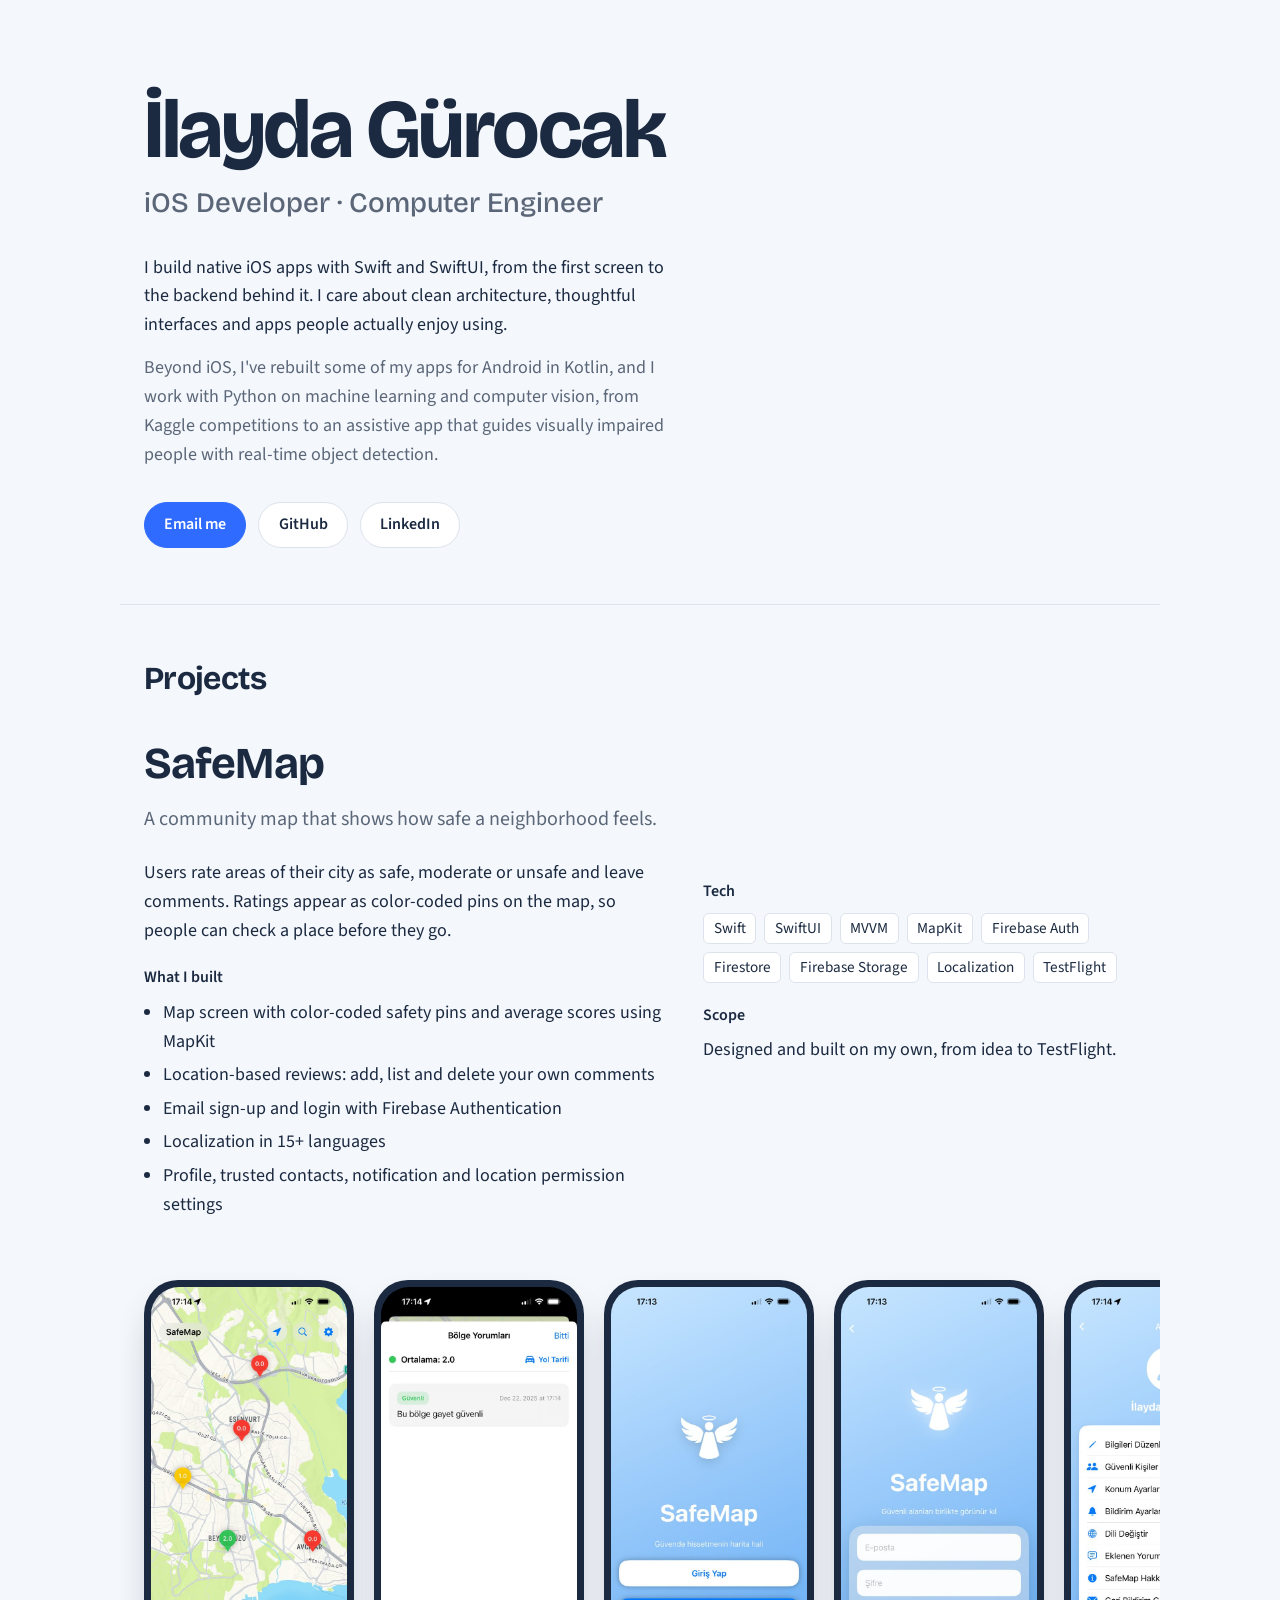
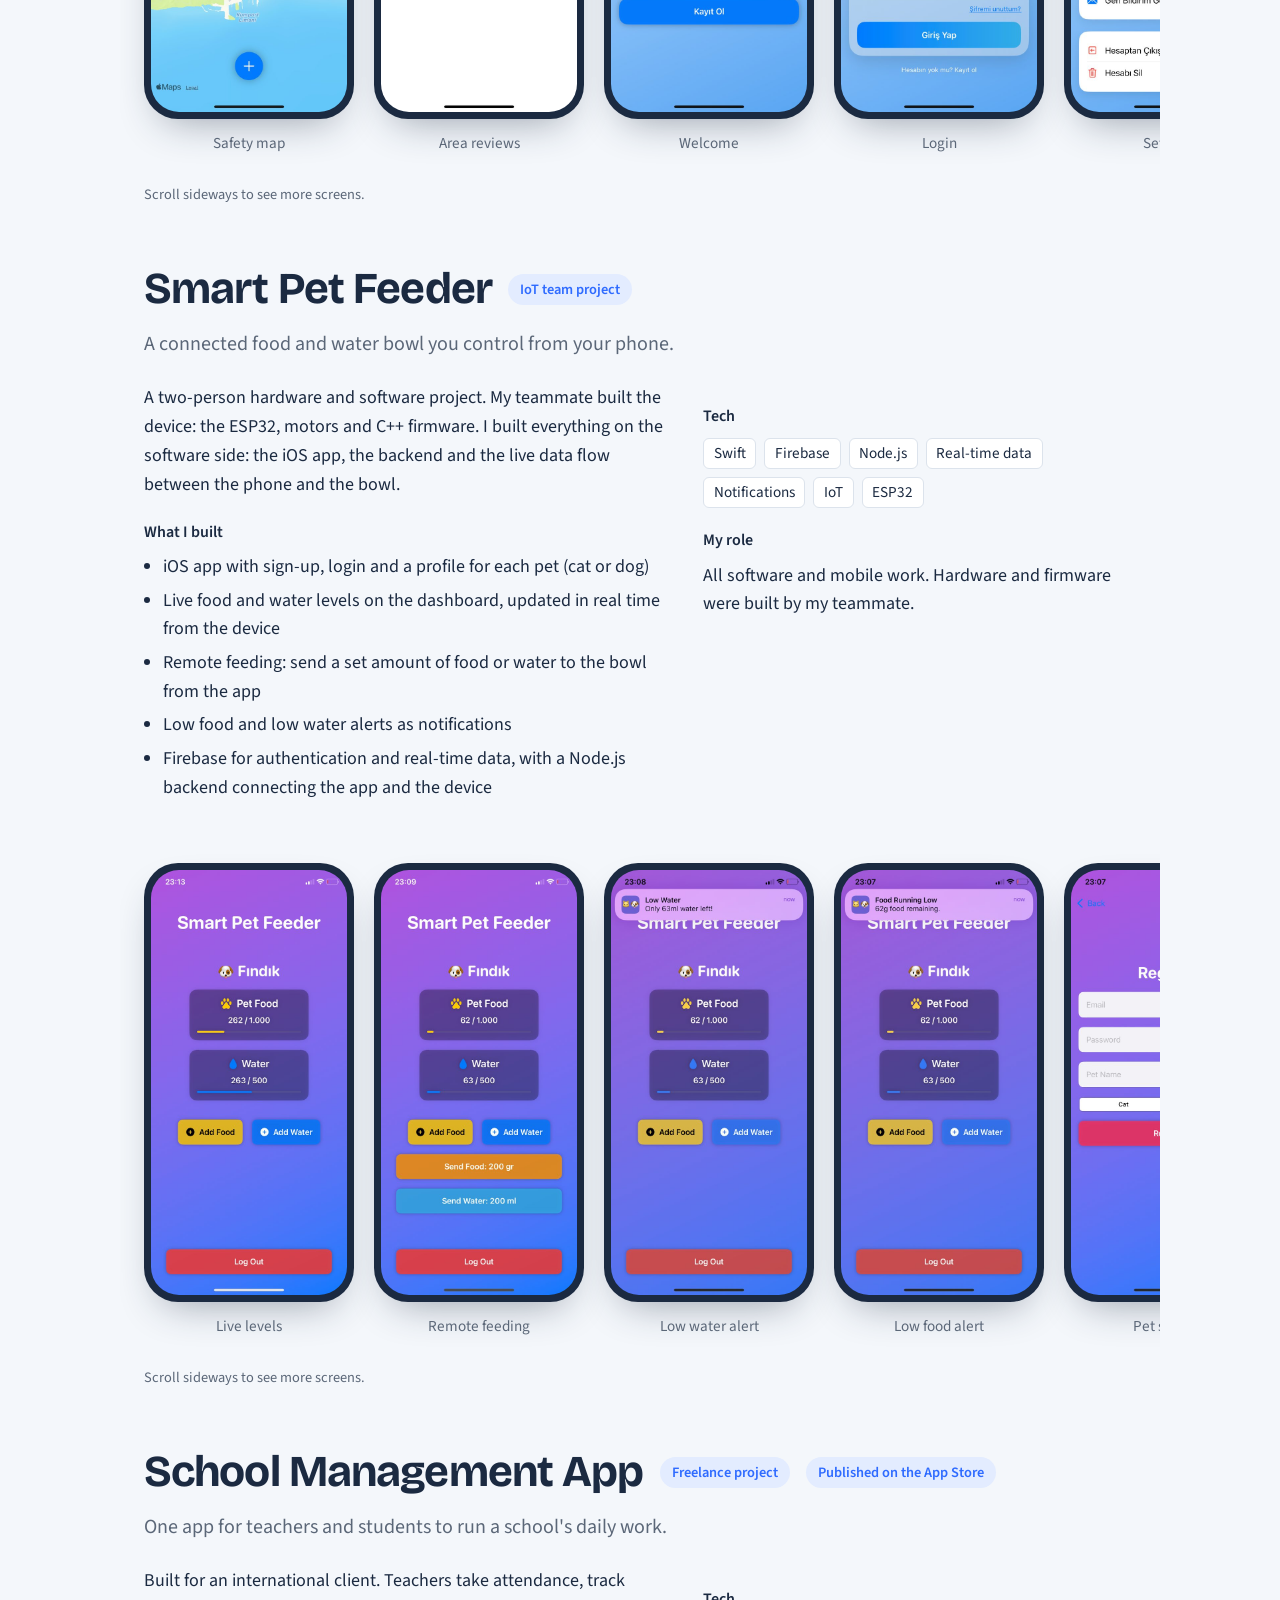
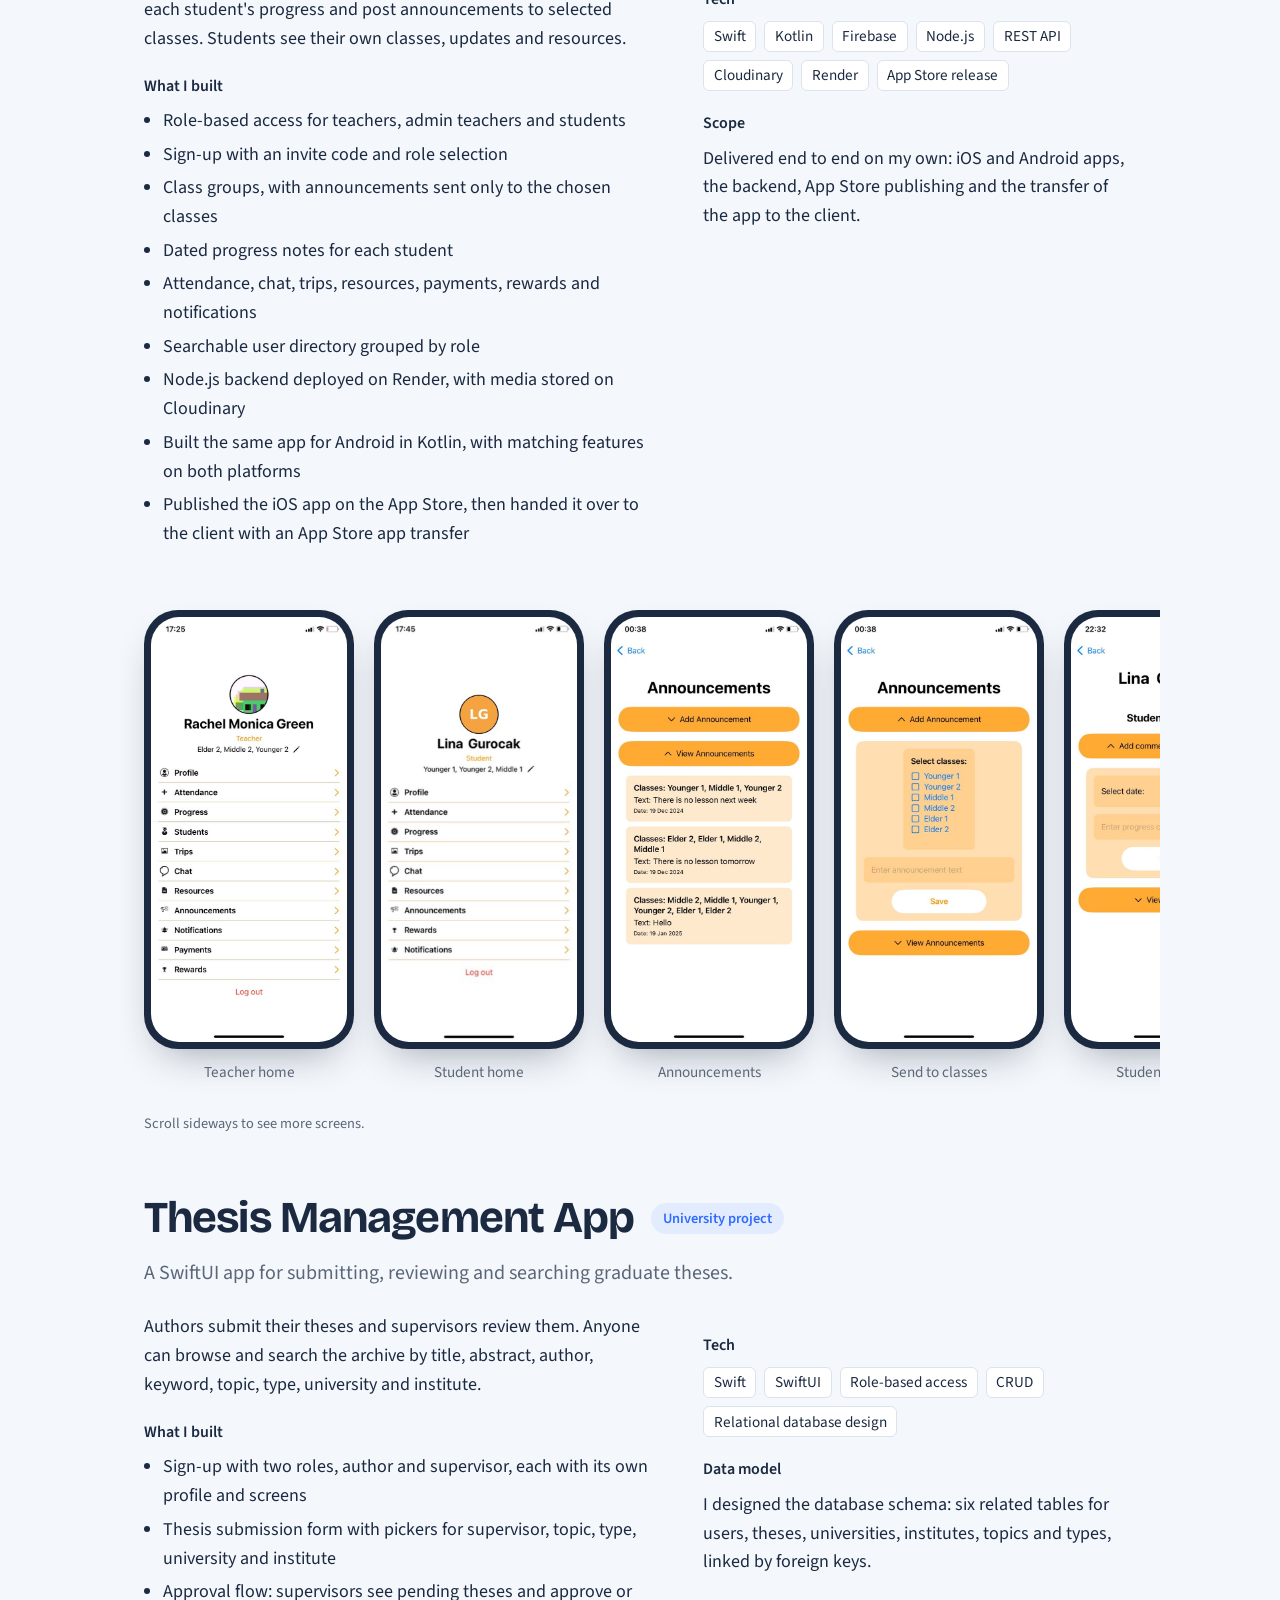
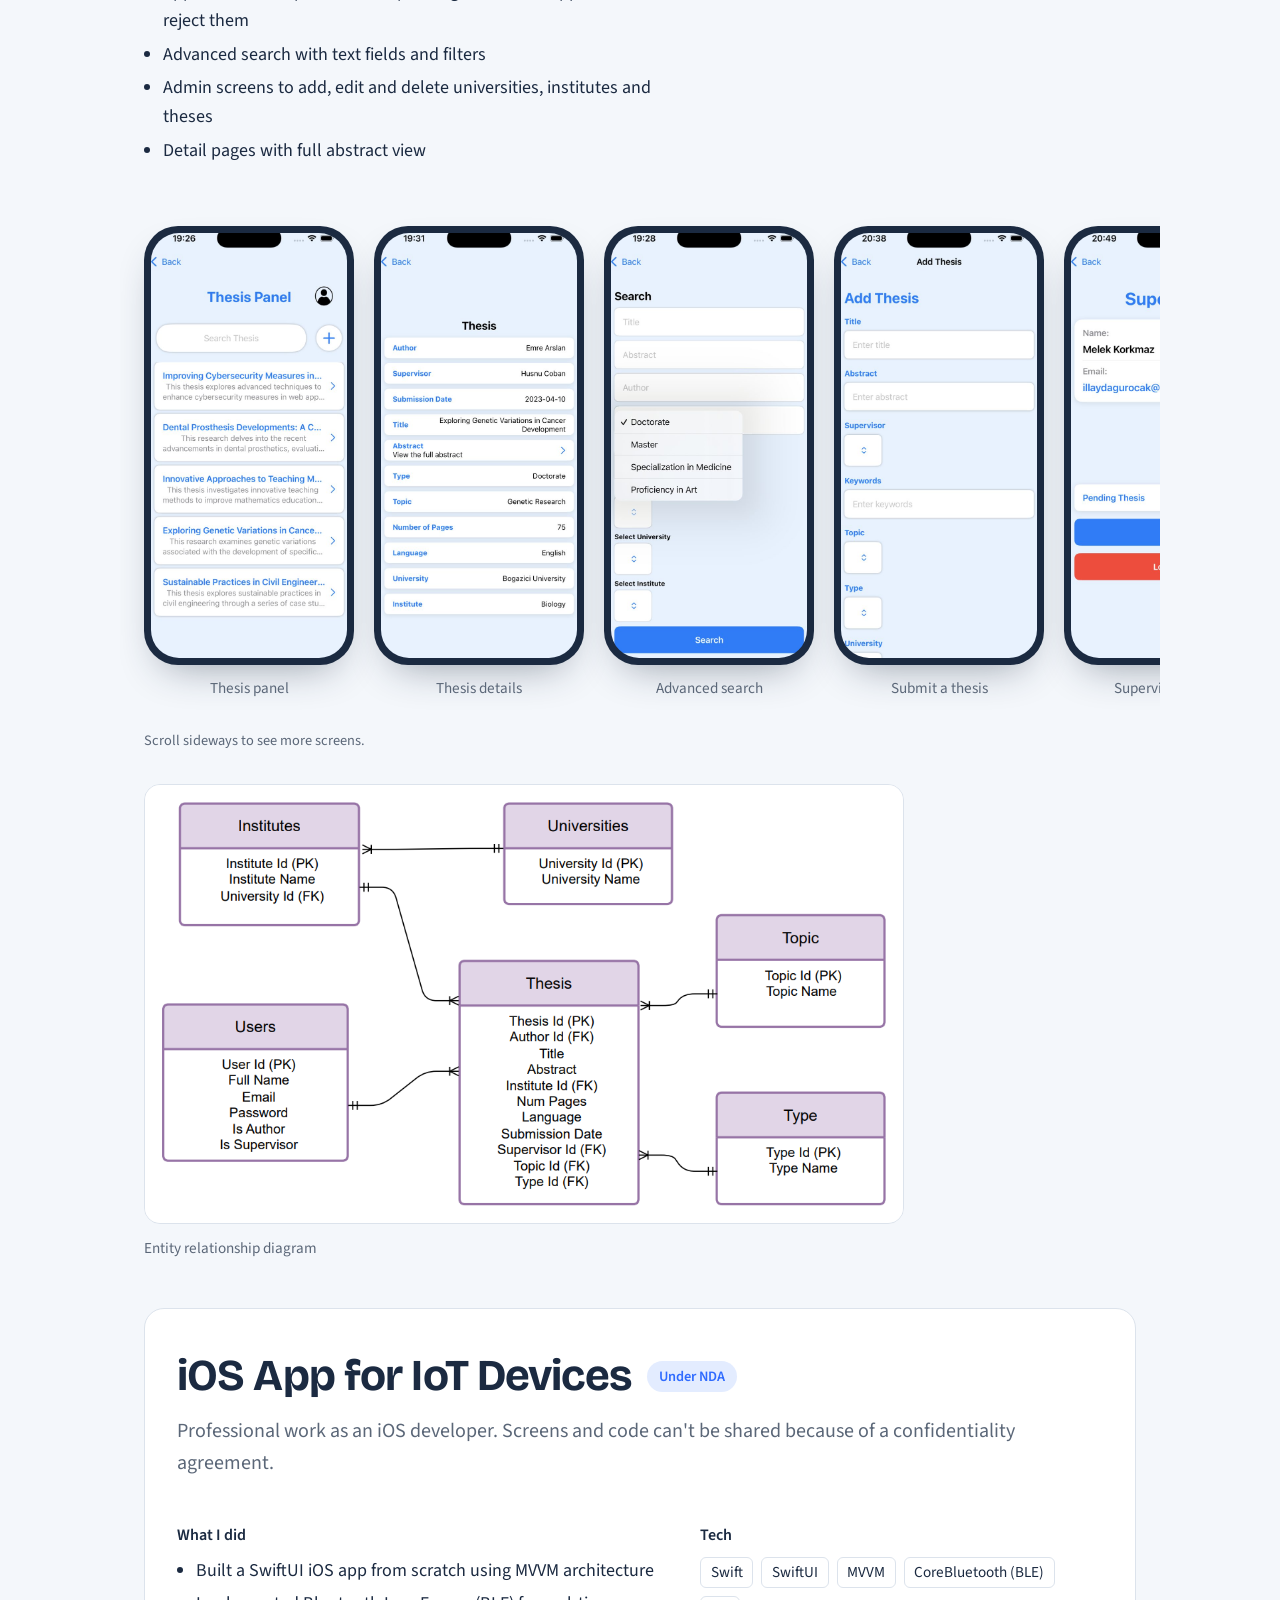
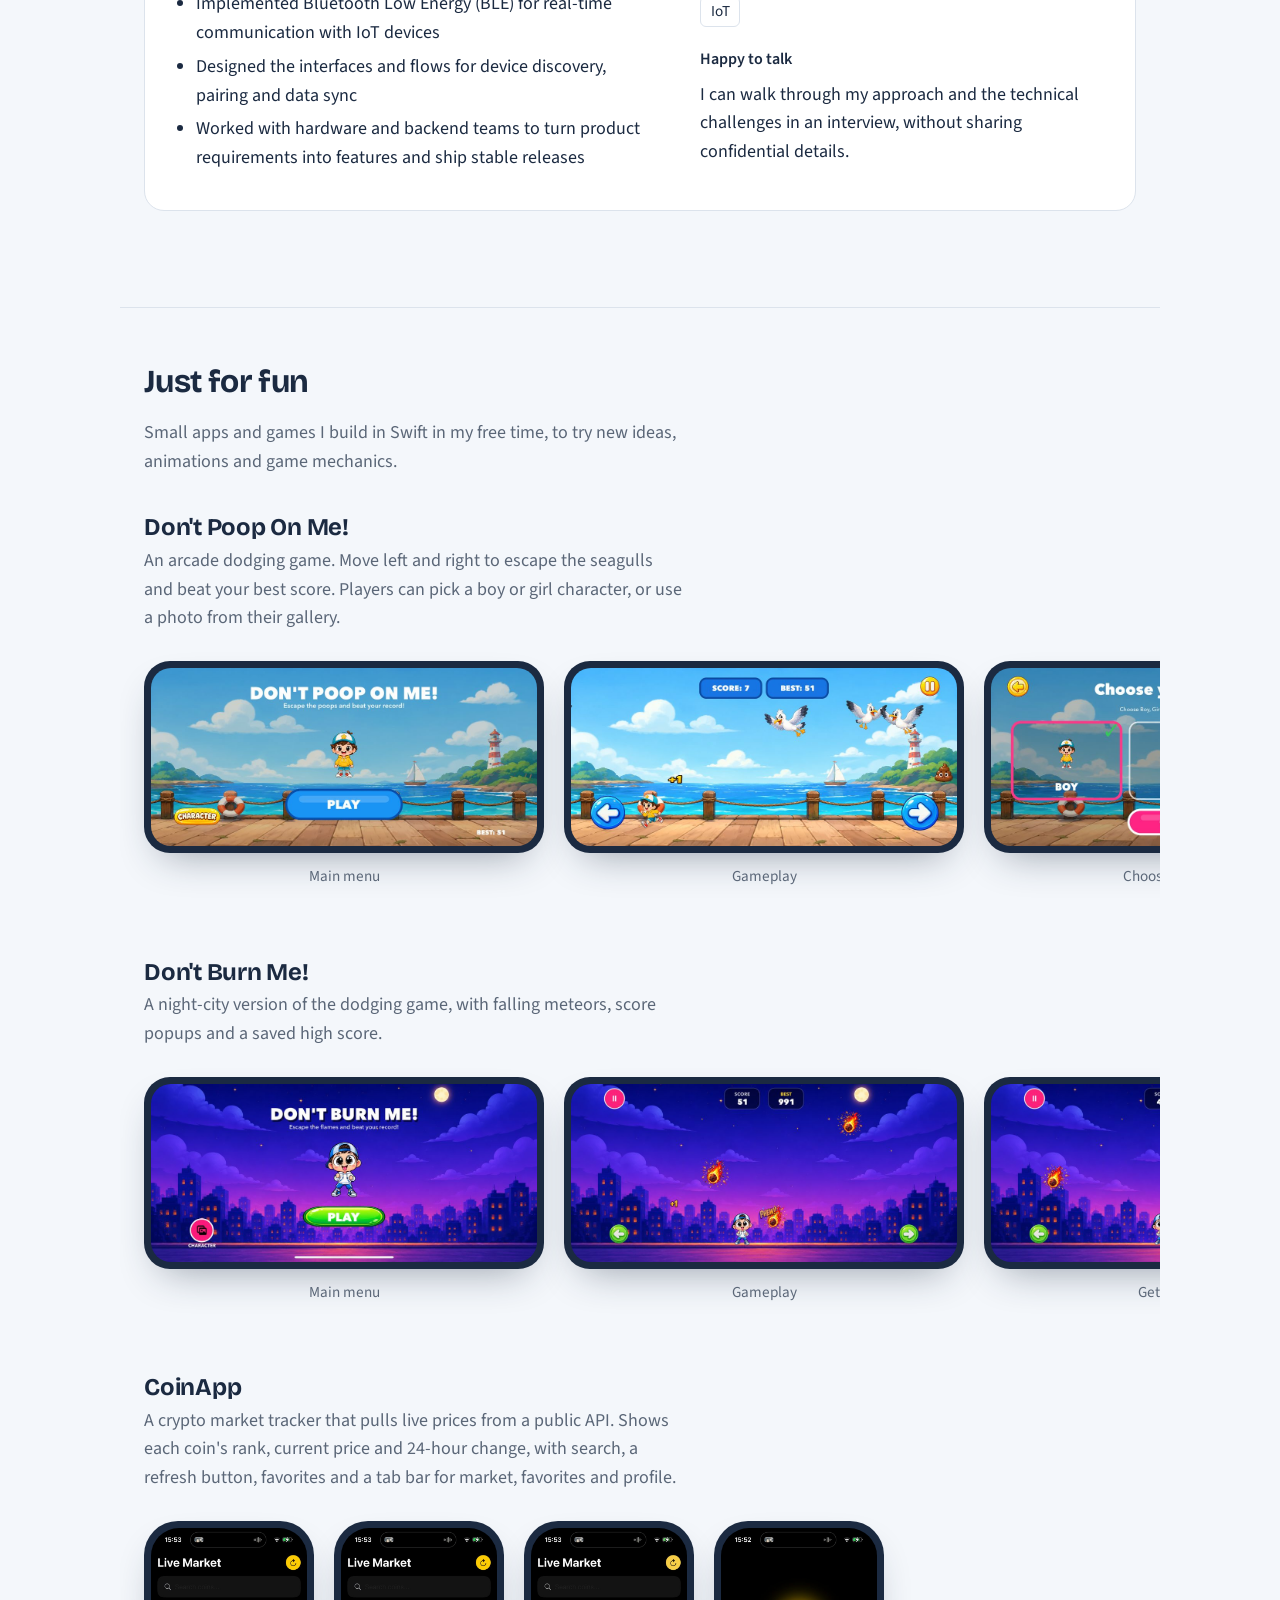
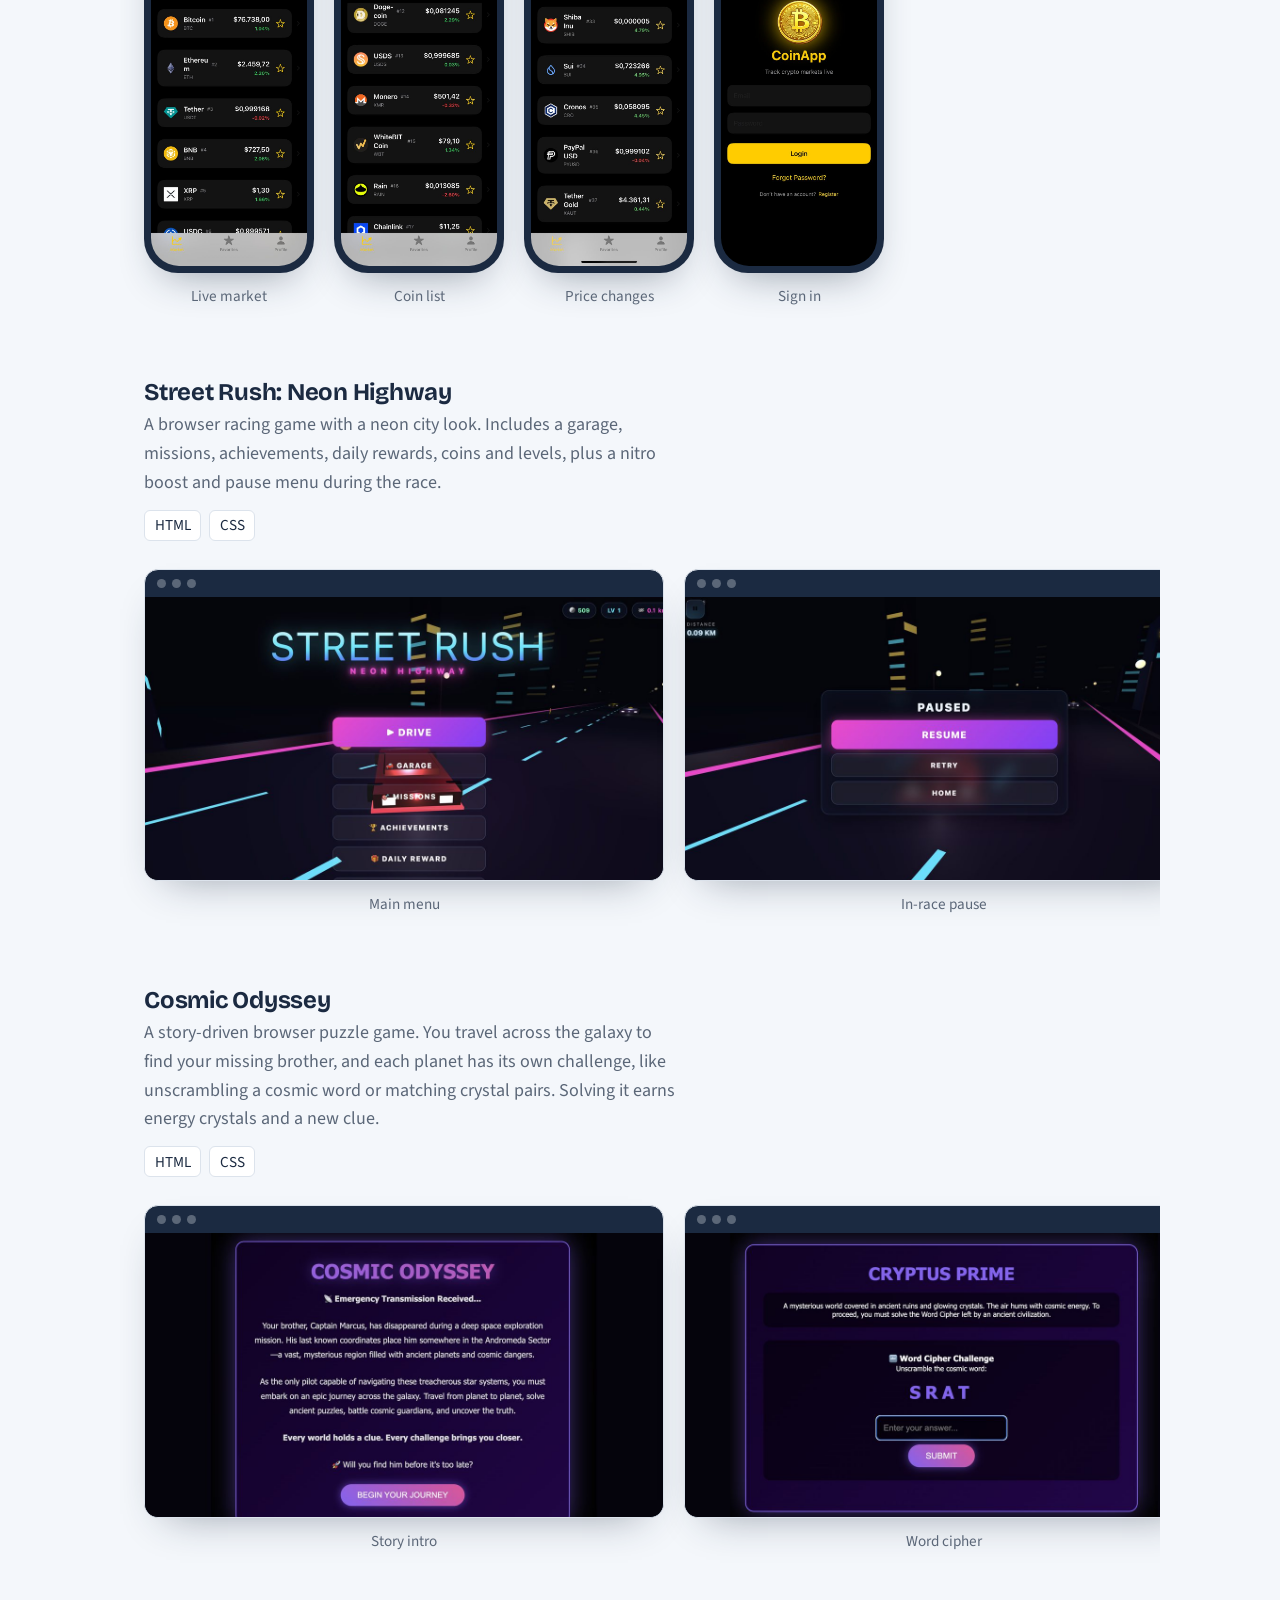
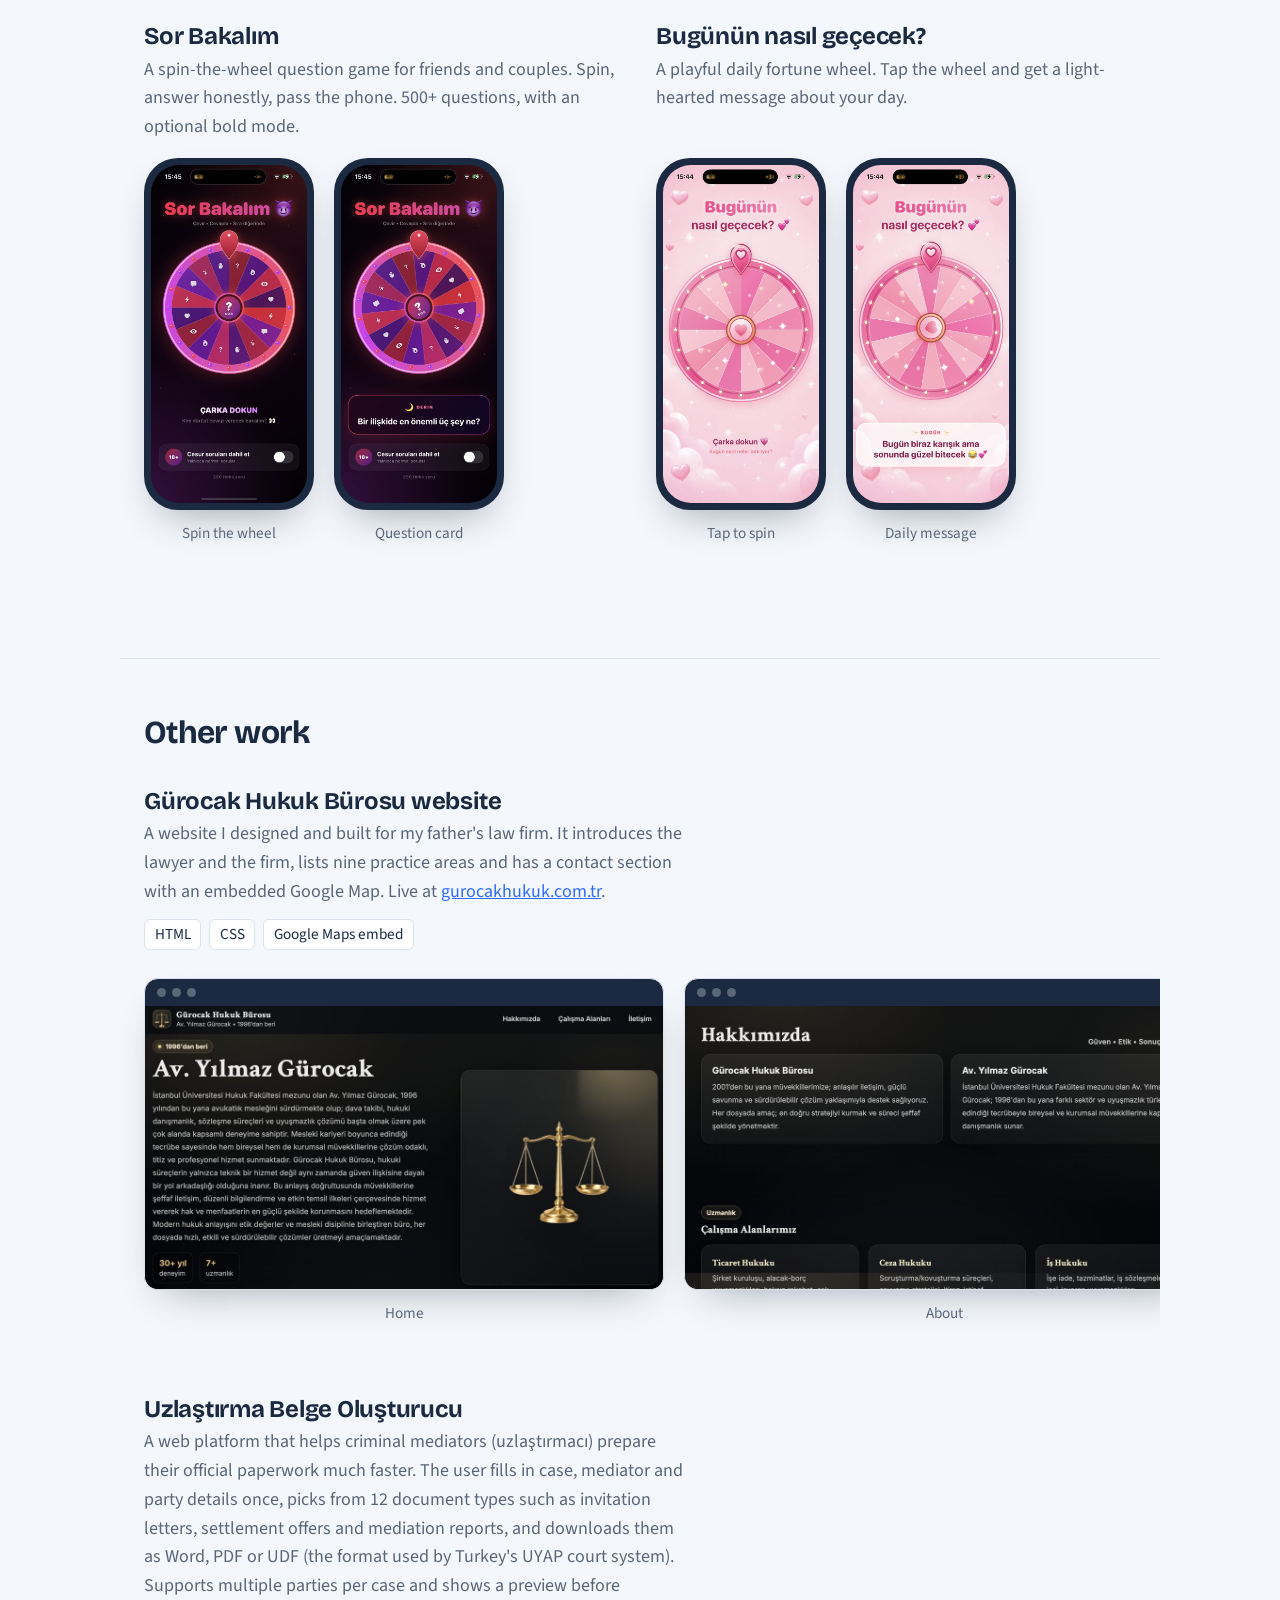
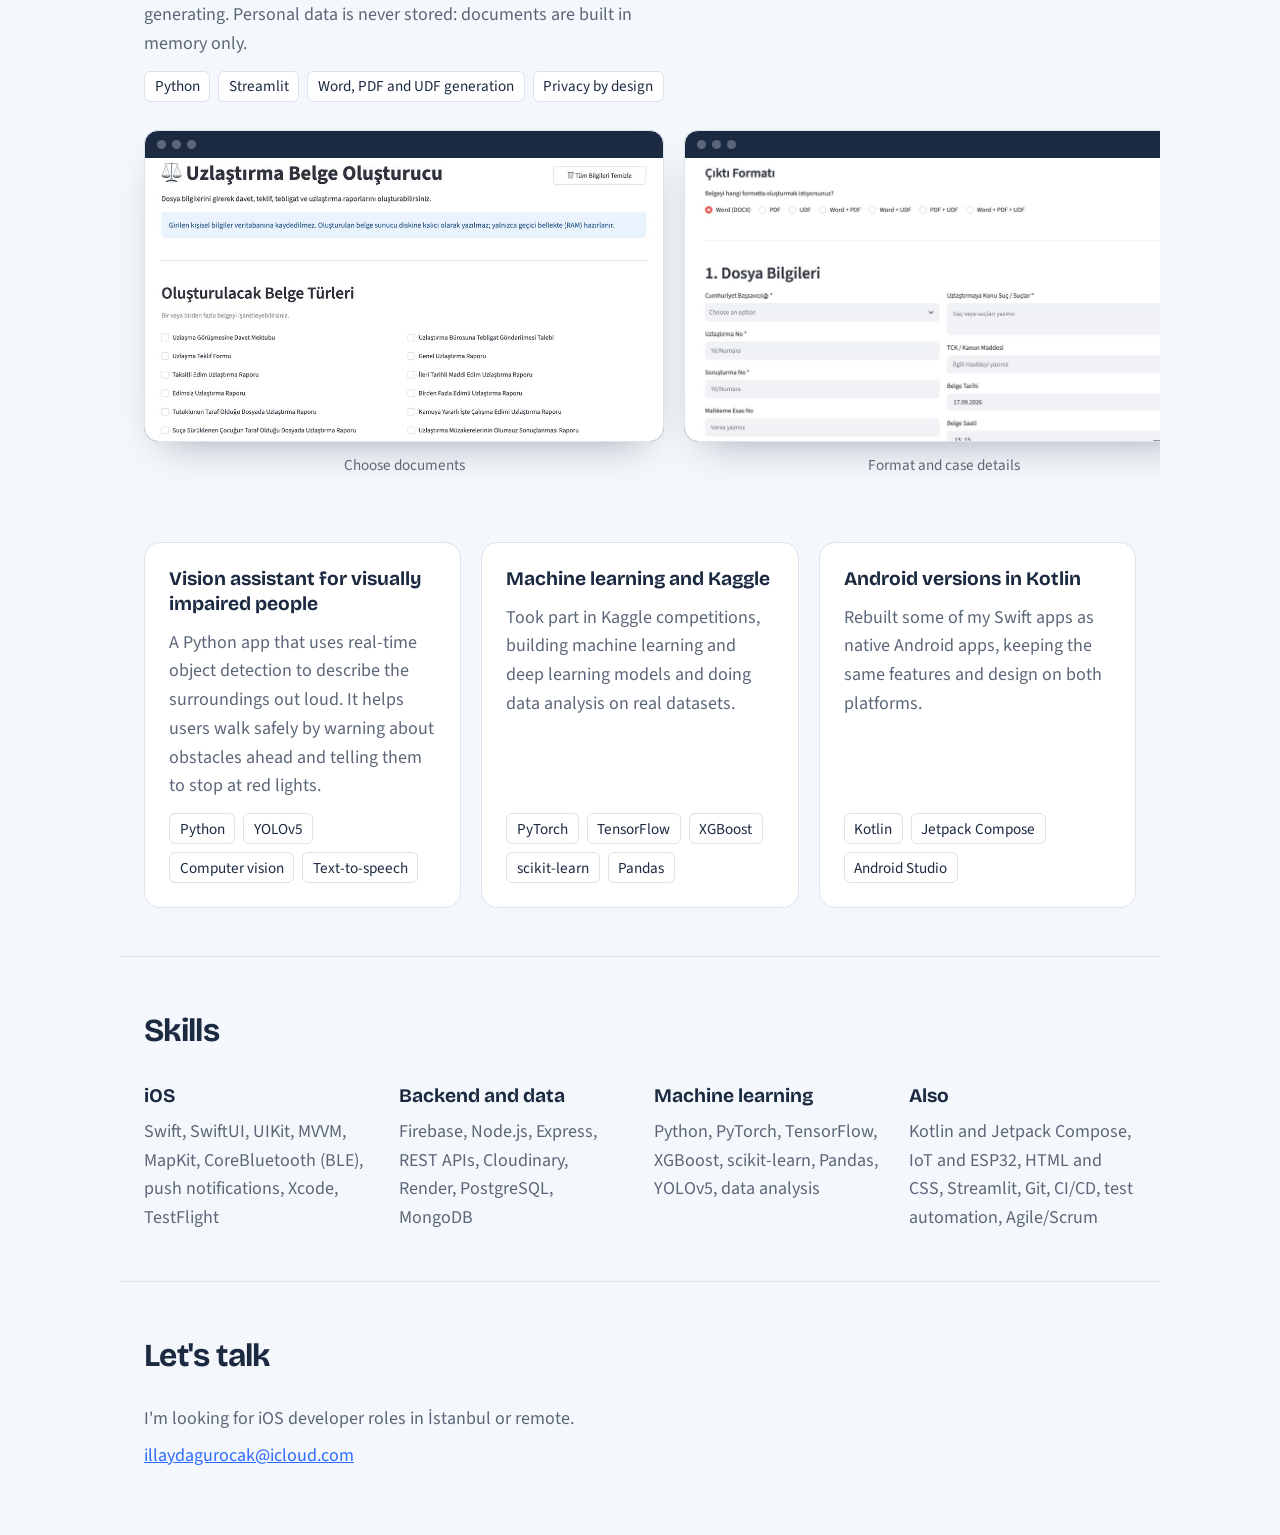
==== index.html @ 9e7e0d54 "Add files via upload" ====
<!DOCTYPE html>
<html lang="en">
<head>
<meta charset="UTF-8">
<meta name="viewport" content="width=device-width, initial-scale=1">
<title>İlayda Gürocak · iOS Developer</title>
<meta name="description" content="iOS developer building SwiftUI apps. Portfolio of İlayda Gürocak.">
<link rel="icon" href="data:image/svg+xml,<svg xmlns='http://www.w3.org/2000/svg' viewBox='0 0 100 100'><text y='.9em' font-size='90'>📱</text></svg>">
<link rel="preconnect" href="https://fonts.googleapis.com">
<link rel="preconnect" href="https://fonts.gstatic.com" crossorigin>
<link href="https://fonts.googleapis.com/css2?family=Bricolage+Grotesque:opsz,wght@12..96,500;12..96,700&family=Source+Sans+3:wght@400;600&display=swap" rel="stylesheet">
<style>
  :root {
    --bg: #F4F7FB;
    --surface: #FFFFFF;
    --ink: #1B2A41;
    --muted: #5B6778;
    --line: #DCE3EC;
    --accent: #2F6BFF;
    --accent-soft: #E3ECFF;
    --display: "Bricolage Grotesque", "Avenir Next", "Segoe UI", sans-serif;
    --body: "Source Sans 3", -apple-system, "Segoe UI", Roboto, sans-serif;
  }
  @media (prefers-color-scheme: dark) {
    :root:not([data-theme="light"]) {
      --bg: #0F1724;
      --surface: #172234;
      --ink: #E8EDF5;
      --muted: #9AA7BA;
      --line: #26344A;
      --accent: #6E97FF;
      --accent-soft: #1D2D4D;
    }
  }
  * { box-sizing: border-box; margin: 0; padding: 0; }
  body {
    background: var(--bg);
    color: var(--ink);
    font-family: var(--body);
    font-size: 1.125rem;
    line-height: 1.6;
  }
  img { max-width: 100%; display: block; }
  a { color: var(--accent); }
  a:focus-visible, button:focus-visible { outline: 3px solid var(--accent); outline-offset: 3px; border-radius: 4px; }
  .wrap { max-width: 1040px; margin: 0 auto; padding-inline: 1.5rem; }

  /* Header */
  header { padding-block: 5.5rem 3.5rem; }
  h1 {
    font-family: var(--display);
    font-weight: 700;
    font-size: clamp(2.8rem, 8vw, 5.2rem);
    line-height: 1;
    letter-spacing: -0.03em;
  }
  .role {
    font-family: var(--display);
    font-weight: 500;
    font-size: clamp(1.3rem, 3vw, 1.75rem);
    color: var(--muted);
    margin-top: 0.6rem;
  }
  .intro { max-width: 60ch; margin-top: 1.75rem; }
  .intro-more { margin-top: 0.9rem; color: var(--muted); }
  .links { display: flex; flex-wrap: wrap; gap: 0.75rem; margin-top: 2rem; }
  .btn {
    display: inline-block;
    padding: 0.6rem 1.2rem;
    border-radius: 999px;
    border: 1px solid var(--line);
    background: var(--surface);
    color: var(--ink);
    text-decoration: none;
    font-weight: 600;
    font-size: 1rem;
  }
  .btn.primary { background: var(--accent); border-color: var(--accent); color: #fff; }
  .btn:hover { border-color: var(--accent); }

  h2 {
    font-family: var(--display);
    font-weight: 700;
    font-size: 2rem;
    letter-spacing: -0.02em;
    margin-bottom: 1.5rem;
  }
  section { padding-block: 3rem; border-top: 1px solid var(--line); }

  /* Project */
  .project { margin-bottom: 3rem; }
  .project-head { display: flex; align-items: center; gap: 1rem; flex-wrap: wrap; }
  .project h3 {
    font-family: var(--display);
    font-weight: 700;
    font-size: clamp(2rem, 5vw, 2.75rem);
    letter-spacing: -0.02em;
  }
  .status {
    background: var(--accent-soft);
    color: var(--accent);
    font-weight: 600;
    font-size: 0.9rem;
    padding: 0.25rem 0.75rem;
    border-radius: 999px;
  }
  .project.nda { border: 1px solid var(--line); background: var(--surface); border-radius: 20px; padding: 2rem; }
  .tagline { color: var(--muted); font-size: 1.25rem; margin-top: 0.25rem; }
  .project-body {
    display: grid;
    grid-template-columns: 1.2fr 1fr;
    gap: 2.5rem;
    margin-top: 1.5rem;
  }
  .project-body p { max-width: 60ch; }
  .project-body h4 { font-size: 1rem; font-weight: 600; margin: 1.25rem 0 0.5rem; }
  .project-body ul { padding-left: 1.2rem; }
  .project-body li { margin-bottom: 0.3rem; }
  .tags { display: flex; flex-wrap: wrap; gap: 0.5rem; list-style: none; padding: 0 !important; }
  .tags li {
    border: 1px solid var(--line);
    background: var(--surface);
    border-radius: 6px;
    padding: 0.15rem 0.6rem;
    font-size: 0.95rem;
    margin: 0 !important;
  }

  /* Phone gallery: the one bold element */
  .gallery {
    display: flex;
    gap: 1.25rem;
    overflow-x: auto;
    scroll-snap-type: x mandatory;
    scroll-padding-inline: 1.5rem;
    padding: 1.5rem 1.5rem 1.75rem;
    margin: 2rem -1.5rem 0;
    scrollbar-width: thin;
  }
  .phone {
    flex: 0 0 auto;
    width: 210px;
    scroll-snap-align: start;
  }
  .phone .frame {
    border-radius: 34px;
    padding: 7px;
    background: #1B2A41;
    box-shadow: 0 18px 40px -18px rgba(27, 42, 65, 0.45);
  }
  .phone img { border-radius: 28px; aspect-ratio: 1179 / 2556; width: 100%; height: auto; }
  .phone figcaption { font-size: 0.95rem; color: var(--muted); margin-top: 0.7rem; text-align: center; }
  .hint { font-size: 0.9rem; color: var(--muted); }

  /* Skills */
  .skills { display: grid; grid-template-columns: repeat(auto-fit, minmax(220px, 1fr)); gap: 1.75rem; }
  .skills h3 { font-family: var(--display); font-weight: 700; font-size: 1.2rem; margin-bottom: 0.4rem; }
  .skills p { color: var(--muted); }


  /* Fun projects */
  .fun-intro { color: var(--muted); max-width: 60ch; margin: -0.75rem 0 2rem; }
  .mini { margin-bottom: 2.75rem; }
  .mini h3 { font-family: var(--display); font-weight: 700; font-size: 1.5rem; letter-spacing: -0.01em; }
  .mini p { color: var(--muted); max-width: 60ch; }
  .mini .gallery { margin-top: 0.75rem; padding-top: 1rem; padding-bottom: 1.25rem; }
  .mini .phone { width: 170px; }
  .mini-pair { display: grid; grid-template-columns: 1fr 1fr; gap: 2rem; }
  .mini-pair .mini { min-width: 0; display: flex; flex-direction: column; }
  .mini-pair .mini .gallery { margin-top: auto; }
  .phone.landscape { width: 400px; }
  .phone.landscape .frame { border-radius: 26px; }
  .phone.landscape img { aspect-ratio: 2556 / 1179; border-radius: 20px; }
  @media (max-width: 760px) {
    .mini .phone { width: 140px; }
    .mini-pair { grid-template-columns: 1fr; gap: 0; }
    .phone.landscape { width: 290px; }
  }

  /* Other work */
  .shot { flex: 0 0 auto; width: 520px; scroll-snap-align: start; }
  .shot .browser { border-radius: 14px; overflow: hidden; border: 1px solid var(--line); background: #1B2A41; box-shadow: 0 18px 40px -22px rgba(27, 42, 65, 0.45); }
  .shot .bar { display: flex; gap: 6px; padding: 9px 12px; }
  .shot .bar span { width: 9px; height: 9px; border-radius: 50%; background: #5B6778; }
  .shot img { width: 100%; height: auto; aspect-ratio: 1100 / 602; object-fit: cover; object-position: top; }
  .shot figcaption { font-size: 0.95rem; color: var(--muted); margin-top: 0.7rem; text-align: center; }
  @media (max-width: 760px) { .shot { width: 300px; } }

  .text-cards { display: grid; grid-template-columns: repeat(auto-fit, minmax(260px, 1fr)); gap: 1.25rem; margin-top: 1rem; }
  .text-card { border: 1px solid var(--line); background: var(--surface); border-radius: 16px; padding: 1.5rem; display: flex; flex-direction: column; gap: 0.75rem; }
  .text-card h3 { font-family: var(--display); font-weight: 700; font-size: 1.2rem; line-height: 1.3; }
  .text-card p { color: var(--muted); }
  .text-card .tags { margin-top: auto; }

  .diagram { margin: 2rem 0 0; max-width: 760px; }
  .diagram img { width: 100%; height: auto; border-radius: 16px; border: 1px solid var(--line); background: #fff; }
  .diagram figcaption { font-size: 0.95rem; color: var(--muted); margin-top: 0.7rem; }

  footer { padding-block: 3rem 4rem; border-top: 1px solid var(--line); }
  footer p { color: var(--muted); margin-top: 0.5rem; }

  @media (max-width: 760px) {
    header { padding-block: 3.5rem 2.5rem; }
    .project-body { grid-template-columns: 1fr; gap: 0.5rem; }
    .project.nda { padding: 1.25rem; }
    .phone { width: 170px; }
  }
</style>
</head>
<body>

<header class="wrap">
  <h1>İlayda Gürocak</h1>
  <p class="role">iOS Developer · Computer Engineer</p>
  <p class="intro">
    I build native iOS apps with Swift and SwiftUI, from the first screen to the backend behind it.
    I care about clean architecture, thoughtful interfaces and apps people actually enjoy using.
  </p>
  <p class="intro intro-more">
    Beyond iOS, I&#39;ve rebuilt some of my apps for Android in Kotlin, and I work with Python on
    machine learning and computer vision, from Kaggle competitions to an assistive app that guides
    visually impaired people with real-time object detection.
  </p>
  <nav class="links" aria-label="Contact links">
    <a class="btn primary" href="mailto:illaydagurocak@icloud.com">Email me</a>
    <a class="btn" href="https://github.com/ilaydagurocak" target="_blank" rel="noopener">GitHub</a>
    <a class="btn" href="https://www.linkedin.com/in/ilayda-gurocak-3b668b240" target="_blank" rel="noopener">LinkedIn</a>
  </nav>
</header>

<main>
  <section class="wrap" id="projects">
    <h2>Projects</h2>

    <!-- ===== SafeMap ===== -->
    <article class="project">
      <div class="project-head">
        <h3>SafeMap</h3>
      </div>
      <p class="tagline">A community map that shows how safe a neighborhood feels.</p>

      <div class="project-body">
        <div>
          <p>
            Users rate areas of their city as safe, moderate or unsafe and leave comments.
            Ratings appear as color-coded pins on the map, so people can check a place before they go.
          </p>
          <h4>What I built</h4>
          <ul>
            <li>Map screen with color-coded safety pins and average scores using MapKit</li>
            <li>Location-based reviews: add, list and delete your own comments</li>
            <li>Email sign-up and login with Firebase Authentication</li>
            <li>Localization in 15+ languages</li>
            <li>Profile, trusted contacts, notification and location permission settings</li>
          </ul>
        </div>
        <div>
          <h4>Tech</h4>
          <ul class="tags">
            <li>Swift</li><li>SwiftUI</li><li>MVVM</li><li>MapKit</li>
            <li>Firebase Auth</li><li>Firestore</li><li>Firebase Storage</li>
            <li>Localization</li><li>TestFlight</li>
          </ul>
          <h4>Scope</h4>
          <p>Designed and built on my own, from idea to TestFlight.</p>
        </div>
      </div>

      <div class="gallery" tabindex="0" aria-label="SafeMap screenshots, scroll horizontally">
        <figure class="phone"><div class="frame"><img src="images/safemap/mainview.jpg" alt="Map with color-coded safety pins" loading="lazy"></div><figcaption>Safety map</figcaption></figure>
        <figure class="phone"><div class="frame"><img src="images/safemap/comments.jpg" alt="Area reviews with average score" loading="lazy"></div><figcaption>Area reviews</figcaption></figure>
        <figure class="phone"><div class="frame"><img src="images/safemap/content.jpg" alt="Welcome screen" loading="lazy"></div><figcaption>Welcome</figcaption></figure>
        <figure class="phone"><div class="frame"><img src="images/safemap/login.jpg" alt="Login screen" loading="lazy"></div><figcaption>Login</figcaption></figure>
        <figure class="phone"><div class="frame"><img src="images/safemap/menu.jpg" alt="Settings menu" loading="lazy"></div><figcaption>Settings</figcaption></figure>
        <figure class="phone"><div class="frame"><img src="images/safemap/changelanguage.jpg" alt="Language selection list" loading="lazy"></div><figcaption>Language selection</figcaption></figure>
        <figure class="phone"><div class="frame"><img src="images/safemap/userreports.jpg" alt="Empty state for user comments" loading="lazy"></div><figcaption>My reviews</figcaption></figure>
        <figure class="phone"><div class="frame"><img src="images/safemap/notificationsettings.jpg" alt="Notification settings" loading="lazy"></div><figcaption>Notifications</figcaption></figure>
      </div>
      <p class="hint">Scroll sideways to see more screens.</p>
    </article>

    <!-- ===== Smart Pet Feeder ===== -->
    <article class="project">
      <div class="project-head">
        <h3>Smart Pet Feeder</h3>
        <span class="status">IoT team project</span>
      </div>
      <p class="tagline">A connected food and water bowl you control from your phone.</p>

      <div class="project-body">
        <div>
          <p>
            A two-person hardware and software project. My teammate built the device: the ESP32, motors and C++ firmware.
            I built everything on the software side: the iOS app, the backend and the live data flow between the phone and the bowl.
          </p>
          <h4>What I built</h4>
          <ul>
            <li>iOS app with sign-up, login and a profile for each pet (cat or dog)</li>
            <li>Live food and water levels on the dashboard, updated in real time from the device</li>
            <li>Remote feeding: send a set amount of food or water to the bowl from the app</li>
            <li>Low food and low water alerts as notifications</li>
            <li>Firebase for authentication and real-time data, with a Node.js backend connecting the app and the device</li>
          </ul>
        </div>
        <div>
          <h4>Tech</h4>
          <ul class="tags">
            <li>Swift</li><li>Firebase</li><li>Node.js</li>
            <li>Real-time data</li><li>Notifications</li><li>IoT</li><li>ESP32</li>
          </ul>
          <h4>My role</h4>
          <p>All software and mobile work. Hardware and firmware were built by my teammate.</p>
        </div>
      </div>

      <div class="gallery" tabindex="0" aria-label="Smart Pet Feeder screenshots, scroll horizontally">
        <figure class="phone"><div class="frame"><img src="images/petfeeder/dashboard.jpg" alt="Dashboard with live food and water levels" loading="lazy"></div><figcaption>Live levels</figcaption></figure>
        <figure class="phone"><div class="frame"><img src="images/petfeeder/send.jpg" alt="Sending food and water to the bowl" loading="lazy"></div><figcaption>Remote feeding</figcaption></figure>
        <figure class="phone"><div class="frame"><img src="images/petfeeder/low-water.jpg" alt="Low water notification" loading="lazy"></div><figcaption>Low water alert</figcaption></figure>
        <figure class="phone"><div class="frame"><img src="images/petfeeder/low-food.jpg" alt="Low food notification" loading="lazy"></div><figcaption>Low food alert</figcaption></figure>
        <figure class="phone"><div class="frame"><img src="images/petfeeder/register.jpg" alt="Sign-up with pet name and type" loading="lazy"></div><figcaption>Pet sign-up</figcaption></figure>
        <figure class="phone"><div class="frame"><img src="images/petfeeder/welcome.jpg" alt="Welcome screen" loading="lazy"></div><figcaption>Welcome</figcaption></figure>
      </div>
      <p class="hint">Scroll sideways to see more screens.</p>
    </article>

    <!-- ===== School management app (freelance) ===== -->
    <article class="project">
      <div class="project-head">
        <h3>School Management App</h3>
        <span class="status">Freelance project</span>
        <span class="status">Published on the App Store</span>
      </div>
      <p class="tagline">One app for teachers and students to run a school's daily work.</p>

      <div class="project-body">
        <div>
          <p>
            Built for an international client. Teachers take attendance, track each student's progress
            and post announcements to selected classes. Students see their own classes, updates and resources.
          </p>
          <h4>What I built</h4>
          <ul>
            <li>Role-based access for teachers, admin teachers and students</li>
            <li>Sign-up with an invite code and role selection</li>
            <li>Class groups, with announcements sent only to the chosen classes</li>
            <li>Dated progress notes for each student</li>
            <li>Attendance, chat, trips, resources, payments, rewards and notifications</li>
            <li>Searchable user directory grouped by role</li>
            <li>Node.js backend deployed on Render, with media stored on Cloudinary</li>
            <li>Built the same app for Android in Kotlin, with matching features on both platforms</li>
            <li>Published the iOS app on the App Store, then handed it over to the client with an App Store app transfer</li>
          </ul>
        </div>
        <div>
          <h4>Tech</h4>
          <ul class="tags">
            <li>Swift</li><li>Kotlin</li><li>Firebase</li><li>Node.js</li>
            <li>REST API</li><li>Cloudinary</li><li>Render</li><li>App Store release</li>
          </ul>
          <h4>Scope</h4>
          <p>Delivered end to end on my own: iOS and Android apps, the backend, App Store publishing and the transfer of the app to the client.</p>
        </div>
      </div>

      <div class="gallery" tabindex="0" aria-label="School management app screenshots, scroll horizontally">
        <figure class="phone"><div class="frame"><img src="images/school/menu.jpg" alt="Teacher home menu" loading="lazy"></div><figcaption>Teacher home</figcaption></figure>
        <figure class="phone"><div class="frame"><img src="images/school/student.jpg" alt="Student home menu" loading="lazy"></div><figcaption>Student home</figcaption></figure>
        <figure class="phone"><div class="frame"><img src="images/school/announcements.jpg" alt="Announcements list by class" loading="lazy"></div><figcaption>Announcements</figcaption></figure>
        <figure class="phone"><div class="frame"><img src="images/school/add-announcement.jpg" alt="Choosing classes for a new announcement" loading="lazy"></div><figcaption>Send to classes</figcaption></figure>
        <figure class="phone"><div class="frame"><img src="images/school/progress.jpg" alt="Adding a progress note for a student" loading="lazy"></div><figcaption>Student progress</figcaption></figure>
        <figure class="phone"><div class="frame"><img src="images/school/users.jpg" alt="User directory grouped by role" loading="lazy"></div><figcaption>User directory</figcaption></figure>
        <figure class="phone"><div class="frame"><img src="images/school/login.jpg" alt="Login screen" loading="lazy"></div><figcaption>Login</figcaption></figure>
        <figure class="phone"><div class="frame"><img src="images/school/register.jpg" alt="Registration form" loading="lazy"></div><figcaption>Registration</figcaption></figure>
      </div>
      <p class="hint">Scroll sideways to see more screens.</p>
    </article>

    <!-- ===== Thesis management (university project) ===== -->
    <article class="project">
      <div class="project-head">
        <h3>Thesis Management App</h3>
        <span class="status">University project</span>
      </div>
      <p class="tagline">A SwiftUI app for submitting, reviewing and searching graduate theses.</p>

      <div class="project-body">
        <div>
          <p>
            Authors submit their theses and supervisors review them. Anyone can browse and search the archive
            by title, abstract, author, keyword, topic, type, university and institute.
          </p>
          <h4>What I built</h4>
          <ul>
            <li>Sign-up with two roles, author and supervisor, each with its own profile and screens</li>
            <li>Thesis submission form with pickers for supervisor, topic, type, university and institute</li>
            <li>Approval flow: supervisors see pending theses and approve or reject them</li>
            <li>Advanced search with text fields and filters</li>
            <li>Admin screens to add, edit and delete universities, institutes and theses</li>
            <li>Detail pages with full abstract view</li>
          </ul>
        </div>
        <div>
          <h4>Tech</h4>
          <ul class="tags">
            <li>Swift</li><li>SwiftUI</li><li>Role-based access</li><li>CRUD</li><li>Relational database design</li>
          </ul>
          <h4>Data model</h4>
          <p>I designed the database schema: six related tables for users, theses, universities, institutes, topics and types, linked by foreign keys.</p>
        </div>
      </div>

      <div class="gallery" tabindex="0" aria-label="Thesis Management App screenshots">
        <figure class="phone"><div class="frame"><img src="images/thesis/thesis-panel.jpg" alt="Thesis list with search" loading="lazy"></div><figcaption>Thesis panel</figcaption></figure>
        <figure class="phone"><div class="frame"><img src="images/thesis/thesis-detail.jpg" alt="Thesis detail page" loading="lazy"></div><figcaption>Thesis details</figcaption></figure>
        <figure class="phone"><div class="frame"><img src="images/thesis/thesis-search.jpg" alt="Advanced search with filters" loading="lazy"></div><figcaption>Advanced search</figcaption></figure>
        <figure class="phone"><div class="frame"><img src="images/thesis/thesis-add.jpg" alt="Form to submit a new thesis" loading="lazy"></div><figcaption>Submit a thesis</figcaption></figure>
        <figure class="phone"><div class="frame"><img src="images/thesis/thesis-supervisor.jpg" alt="Supervisor profile" loading="lazy"></div><figcaption>Supervisor profile</figcaption></figure>
        <figure class="phone"><div class="frame"><img src="images/thesis/thesis-pending.jpg" alt="List of theses waiting for approval" loading="lazy"></div><figcaption>Pending approvals</figcaption></figure>
        <figure class="phone"><div class="frame"><img src="images/thesis/thesis-approve.jpg" alt="Approve or reject a thesis" loading="lazy"></div><figcaption>Approve or reject</figcaption></figure>
        <figure class="phone"><div class="frame"><img src="images/thesis/thesis-universities.jpg" alt="Editing the university list" loading="lazy"></div><figcaption>Manage universities</figcaption></figure>
      </div>
      <p class="hint">Scroll sideways to see more screens.</p>
      <figure class="diagram">
        <img src="images/thesis/thesis-er.png" alt="Entity relationship diagram with Users, Thesis, Universities, Institutes, Topic and Type tables" loading="lazy">
        <figcaption>Entity relationship diagram</figcaption>
      </figure>
    </article>

    <!-- ===== NDA work ===== -->
    <article class="project nda">
      <div class="project-head">
        <h3>iOS App for IoT Devices</h3>
        <span class="status">Under NDA</span>
      </div>
      <p class="tagline">Professional work as an iOS developer. Screens and code can't be shared because of a confidentiality agreement.</p>
      <div class="project-body">
        <div>
          <h4>What I did</h4>
          <ul>
            <li>Built a SwiftUI iOS app from scratch using MVVM architecture</li>
            <li>Implemented Bluetooth Low Energy (BLE) for real-time communication with IoT devices</li>
            <li>Designed the interfaces and flows for device discovery, pairing and data sync</li>
            <li>Worked with hardware and backend teams to turn product requirements into features and ship stable releases</li>
          </ul>
        </div>
        <div>
          <h4>Tech</h4>
          <ul class="tags">
            <li>Swift</li><li>SwiftUI</li><li>MVVM</li><li>CoreBluetooth (BLE)</li><li>IoT</li>
          </ul>
          <h4>Happy to talk</h4>
          <p>I can walk through my approach and the technical challenges in an interview, without sharing confidential details.</p>
        </div>
      </div>
    </article>

    <!-- Yeni proje eklemek için yukarıdaki <article class="project"> ... </article> bloğunu kopyala -->
  </section>

  <section class="wrap" id="fun">
    <h2>Just for fun</h2>
    <p class="fun-intro">Small apps and games I build in Swift in my free time, to try new ideas, animations and game mechanics.</p>

    <article class="mini">
      <h3>Don&#39;t Poop On Me!</h3>
      <p>An arcade dodging game. Move left and right to escape the seagulls and beat your best score. Players can pick a boy or girl character, or use a photo from their gallery.</p>
      <div class="gallery" tabindex="0" aria-label="Don't Poop On Me screenshots">
        <figure class="phone landscape"><div class="frame"><img src="images/fun/poop-menu.jpg" alt="Main menu" loading="lazy"></div><figcaption>Main menu</figcaption></figure>
        <figure class="phone landscape"><div class="frame"><img src="images/fun/poop-play.jpg" alt="Gameplay with seagulls" loading="lazy"></div><figcaption>Gameplay</figcaption></figure>
        <figure class="phone landscape"><div class="frame"><img src="images/fun/poop-character.jpg" alt="Character selection" loading="lazy"></div><figcaption>Choose a character</figcaption></figure>
        <figure class="phone landscape"><div class="frame"><img src="images/fun/poop-over.jpg" alt="Game over screen" loading="lazy"></div><figcaption>Game over</figcaption></figure>
      </div>
    </article>

    <article class="mini">
      <h3>Don&#39;t Burn Me!</h3>
      <p>A night-city version of the dodging game, with falling meteors, score popups and a saved high score.</p>
      <div class="gallery" tabindex="0" aria-label="Don't Burn Me screenshots">
        <figure class="phone landscape"><div class="frame"><img src="images/fun/burn-menu.jpg" alt="Main menu" loading="lazy"></div><figcaption>Main menu</figcaption></figure>
        <figure class="phone landscape"><div class="frame"><img src="images/fun/burn-play.jpg" alt="Dodging falling meteors" loading="lazy"></div><figcaption>Gameplay</figcaption></figure>
        <figure class="phone landscape"><div class="frame"><img src="images/fun/burn-play2.jpg" alt="More meteors on screen" loading="lazy"></div><figcaption>Getting harder</figcaption></figure>
        <figure class="phone landscape"><div class="frame"><img src="images/fun/burn-over.jpg" alt="Game over with best score" loading="lazy"></div><figcaption>Game over</figcaption></figure>
      </div>
    </article>

    <article class="mini">
      <h3>CoinApp</h3>
      <p>A crypto market tracker that pulls live prices from a public API. Shows each coin's rank, current price and 24-hour change, with search, a refresh button, favorites and a tab bar for market, favorites and profile.</p>
      <div class="gallery" tabindex="0" aria-label="CoinApp screenshots">
        <figure class="phone"><div class="frame"><img src="images/fun/coin-market3.jpg" alt="Top coins led by Bitcoin" loading="lazy"></div><figcaption>Live market</figcaption></figure>
        <figure class="phone"><div class="frame"><img src="images/fun/coin-market2.jpg" alt="Scrolling through the coin list" loading="lazy"></div><figcaption>Coin list</figcaption></figure>
        <figure class="phone"><div class="frame"><img src="images/fun/coin-market.jpg" alt="More coins with price changes" loading="lazy"></div><figcaption>Price changes</figcaption></figure>
        <figure class="phone"><div class="frame"><img src="images/fun/coin-login.jpg" alt="Login screen" loading="lazy"></div><figcaption>Sign in</figcaption></figure>
      </div>
    </article>

    <article class="mini">
      <h3>Street Rush: Neon Highway</h3>
      <p>A browser racing game with a neon city look. Includes a garage, missions, achievements, daily rewards, coins and levels, plus a nitro boost and pause menu during the race.</p>
      <ul class="tags" style="margin-top:0.75rem"><li>HTML</li><li>CSS</li></ul>
      <div class="gallery" tabindex="0" aria-label="Street Rush screenshots">
        <figure class="shot"><div class="browser"><div class="bar" aria-hidden="true"><span></span><span></span><span></span></div><img src="images/fun/rush-menu.jpg" alt="Main menu with garage, missions and achievements" loading="lazy"></div><figcaption>Main menu</figcaption></figure>
        <figure class="shot"><div class="browser"><div class="bar" aria-hidden="true"><span></span><span></span><span></span></div><img src="images/fun/rush-paused.jpg" alt="Pause menu during a race with speed and nitro" loading="lazy"></div><figcaption>In-race pause</figcaption></figure>
      </div>
    </article>

    <article class="mini">
      <h3>Cosmic Odyssey</h3>
      <p>A story-driven browser puzzle game. You travel across the galaxy to find your missing brother, and each planet has its own challenge, like unscrambling a cosmic word or matching crystal pairs. Solving it earns energy crystals and a new clue.</p>
      <ul class="tags" style="margin-top:0.75rem"><li>HTML</li><li>CSS</li></ul>
      <div class="gallery" tabindex="0" aria-label="Cosmic Odyssey screenshots">
        <figure class="shot"><div class="browser"><div class="bar" aria-hidden="true"><span></span><span></span><span></span></div><img src="images/fun/cosmic-story.jpg" alt="Story intro screen" loading="lazy"></div><figcaption>Story intro</figcaption></figure>
        <figure class="shot"><div class="browser"><div class="bar" aria-hidden="true"><span></span><span></span><span></span></div><img src="images/fun/cosmic-cipher.jpg" alt="Word cipher puzzle on planet Cryptus Prime" loading="lazy"></div><figcaption>Word cipher</figcaption></figure>
        <figure class="shot"><div class="browser"><div class="bar" aria-hidden="true"><span></span><span></span><span></span></div><img src="images/fun/cosmic-crystals.jpg" alt="Crystal matching memory game on planet Gemara Nova" loading="lazy"></div><figcaption>Crystal matching</figcaption></figure>
        <figure class="shot"><div class="browser"><div class="bar" aria-hidden="true"><span></span><span></span><span></span></div><img src="images/fun/cosmic-complete.jpg" alt="Mission complete screen with reward" loading="lazy"></div><figcaption>Mission complete</figcaption></figure>
      </div>
    </article>

    <div class="mini-pair">
      <article class="mini">
        <h3>Sor Bakalım</h3>
        <p>A spin-the-wheel question game for friends and couples. Spin, answer honestly, pass the phone. 500+ questions, with an optional bold mode.</p>
        <div class="gallery" tabindex="0" aria-label="Sor Bakalım screenshots">
          <figure class="phone"><div class="frame"><img src="images/fun/sorbakalim-wheel.jpg" alt="Question wheel before spinning" loading="lazy"></div><figcaption>Spin the wheel</figcaption></figure>
          <figure class="phone"><div class="frame"><img src="images/fun/sorbakalim-question.jpg" alt="A question card after spinning" loading="lazy"></div><figcaption>Question card</figcaption></figure>
        </div>
      </article>
      <article class="mini">
        <h3>Bugünün nasıl geçecek?</h3>
        <p>A playful daily fortune wheel. Tap the wheel and get a light-hearted message about your day.</p>
        <div class="gallery" tabindex="0" aria-label="Daily fortune wheel screenshots">
          <figure class="phone"><div class="frame"><img src="images/fun/bugun-wheel.jpg" alt="Pink fortune wheel" loading="lazy"></div><figcaption>Tap to spin</figcaption></figure>
          <figure class="phone"><div class="frame"><img src="images/fun/bugun-result.jpg" alt="Daily message after spinning" loading="lazy"></div><figcaption>Daily message</figcaption></figure>
        </div>
      </article>
    </div>
  </section>

  <section class="wrap" id="other">
    <h2>Other work</h2>
    <article class="mini">
      <h3>Gürocak Hukuk Bürosu website</h3>
      <p>A website I designed and built for my father&#39;s law firm. It introduces the lawyer and the firm, lists nine practice areas and has a contact section with an embedded Google Map. Live at <a href="https://gurocakhukuk.com.tr" target="_blank" rel="noopener">gurocakhukuk.com.tr</a>.</p>
      <ul class="tags" style="margin-top:0.75rem">
        <li>HTML</li><li>CSS</li><li>Google Maps embed</li>
      </ul>
      <div class="gallery" tabindex="0" aria-label="Law firm website screenshots">
        <figure class="shot"><div class="browser"><div class="bar" aria-hidden="true"><span></span><span></span><span></span></div><img src="images/other/law-home.jpg" alt="Law firm website home section" loading="lazy"></div><figcaption>Home</figcaption></figure>
        <figure class="shot"><div class="browser"><div class="bar" aria-hidden="true"><span></span><span></span><span></span></div><img src="images/other/law-about.jpg" alt="About section with two info cards" loading="lazy"></div><figcaption>About</figcaption></figure>
        <figure class="shot"><div class="browser"><div class="bar" aria-hidden="true"><span></span><span></span><span></span></div><img src="images/other/law-areas.jpg" alt="Grid of nine practice areas" loading="lazy"></div><figcaption>Practice areas</figcaption></figure>
        <figure class="shot"><div class="browser"><div class="bar" aria-hidden="true"><span></span><span></span><span></span></div><img src="images/other/law-contact.jpg" alt="Contact details with an embedded map" loading="lazy"></div><figcaption>Contact and map</figcaption></figure>
      </div>
    </article>

    <article class="mini">
      <h3>Uzlaştırma Belge Oluşturucu</h3>
      <p>A web platform that helps criminal mediators (uzlaştırmacı) prepare their official paperwork much faster. The user fills in case, mediator and party details once, picks from 12 document types such as invitation letters, settlement offers and mediation reports, and downloads them as Word, PDF or UDF (the format used by Turkey&#39;s UYAP court system). Supports multiple parties per case and shows a preview before generating. Personal data is never stored: documents are built in memory only.</p>
      <ul class="tags" style="margin-top:0.75rem">
        <li>Python</li><li>Streamlit</li><li>Word, PDF and UDF generation</li><li>Privacy by design</li>
      </ul>
      <div class="gallery" tabindex="0" aria-label="Uzlaştırma Belge Oluşturucu screenshots">
        <figure class="shot"><div class="browser"><div class="bar" aria-hidden="true"><span></span><span></span><span></span></div><img src="images/other/uzl-types.jpg" alt="Document type selection" loading="lazy"></div><figcaption>Choose documents</figcaption></figure>
        <figure class="shot"><div class="browser"><div class="bar" aria-hidden="true"><span></span><span></span><span></span></div><img src="images/other/uzl-case.jpg" alt="Output format and case details form" loading="lazy"></div><figcaption>Format and case details</figcaption></figure>
        <figure class="shot"><div class="browser"><div class="bar" aria-hidden="true"><span></span><span></span><span></span></div><img src="images/other/uzl-parties.jpg" alt="Mediator and party details form" loading="lazy"></div><figcaption>Mediator and parties</figcaption></figure>
        <figure class="shot"><div class="browser"><div class="bar" aria-hidden="true"><span></span><span></span><span></span></div><img src="images/other/uzl-select.jpg" alt="Selecting parties for each document" loading="lazy"></div><figcaption>Party selection</figcaption></figure>
        <figure class="shot"><div class="browser"><div class="bar" aria-hidden="true"><span></span><span></span><span></span></div><img src="images/other/uzl-preview.jpg" alt="Summary preview before generating documents" loading="lazy"></div><figcaption>Preview and generate</figcaption></figure>
      </div>
    </article>

    <div class="text-cards">
      <article class="text-card">
        <h3>Vision assistant for visually impaired people</h3>
        <p>A Python app that uses real-time object detection to describe the surroundings out loud. It helps users walk safely by warning about obstacles ahead and telling them to stop at red lights.</p>
        <ul class="tags"><li>Python</li><li>YOLOv5</li><li>Computer vision</li><li>Text-to-speech</li></ul>
      </article>
      <article class="text-card">
        <h3>Machine learning and Kaggle</h3>
        <p>Took part in Kaggle competitions, building machine learning and deep learning models and doing data analysis on real datasets.</p>
        <ul class="tags"><li>PyTorch</li><li>TensorFlow</li><li>XGBoost</li><li>scikit-learn</li><li>Pandas</li></ul>
      </article>
      <article class="text-card">
        <h3>Android versions in Kotlin</h3>
        <p>Rebuilt some of my Swift apps as native Android apps, keeping the same features and design on both platforms.</p>
        <ul class="tags"><li>Kotlin</li><li>Jetpack Compose</li><li>Android Studio</li></ul>
      </article>
    </div>
  </section>

  <section class="wrap" id="skills">
    <h2>Skills</h2>
    <div class="skills">
      <div><h3>iOS</h3><p>Swift, SwiftUI, UIKit, MVVM, MapKit, CoreBluetooth (BLE), push notifications, Xcode, TestFlight</p></div>
      <div><h3>Backend and data</h3><p>Firebase, Node.js, Express, REST APIs, Cloudinary, Render, PostgreSQL, MongoDB</p></div>
      <div><h3>Machine learning</h3><p>Python, PyTorch, TensorFlow, XGBoost, scikit-learn, Pandas, YOLOv5, data analysis</p></div>
      <div><h3>Also</h3><p>Kotlin and Jetpack Compose, IoT and ESP32, HTML and CSS, Streamlit, Git, CI/CD, test automation, Agile/Scrum</p></div>
    </div>
  </section>
</main>

<footer class="wrap">
  <h2>Let's talk</h2>
  <p>I'm looking for iOS developer roles in İstanbul or remote.</p>
  <p><a href="mailto:illaydagurocak@icloud.com">illaydagurocak@icloud.com</a></p>
</footer>

</body>
</html>
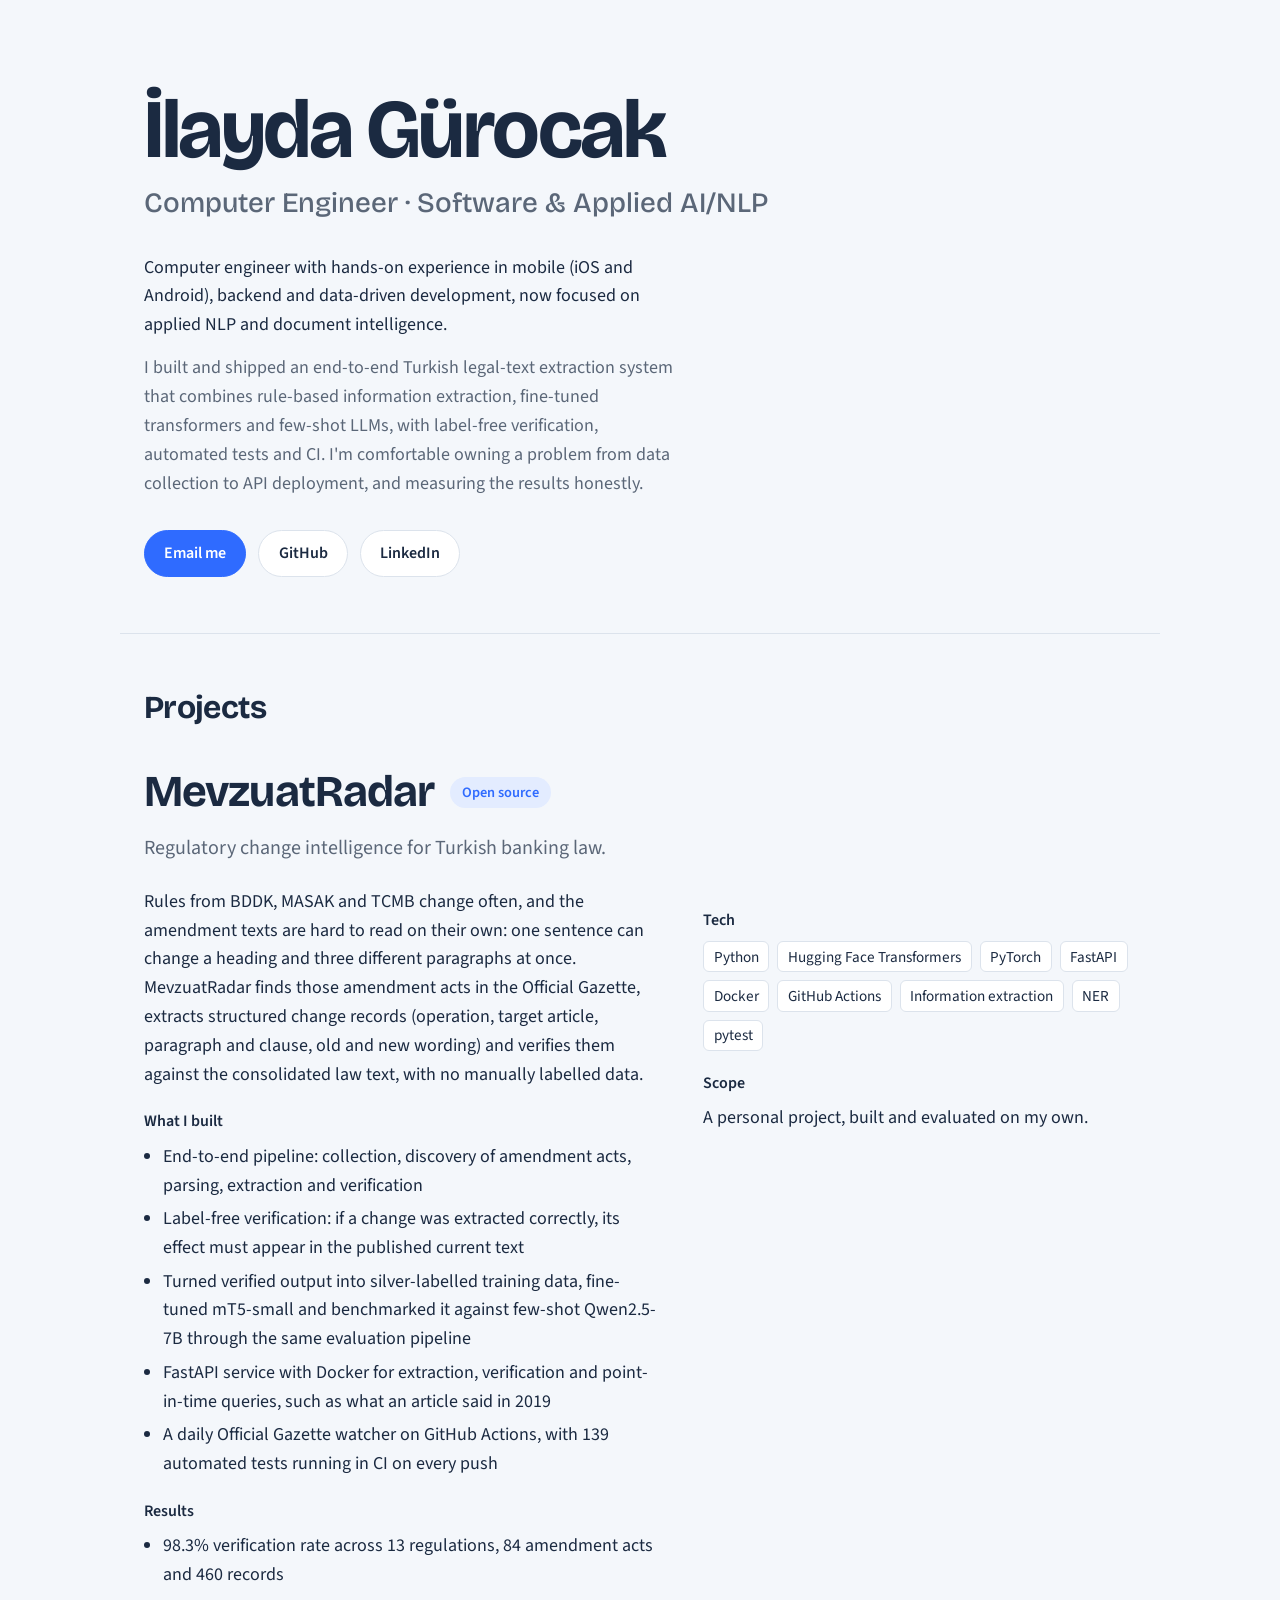
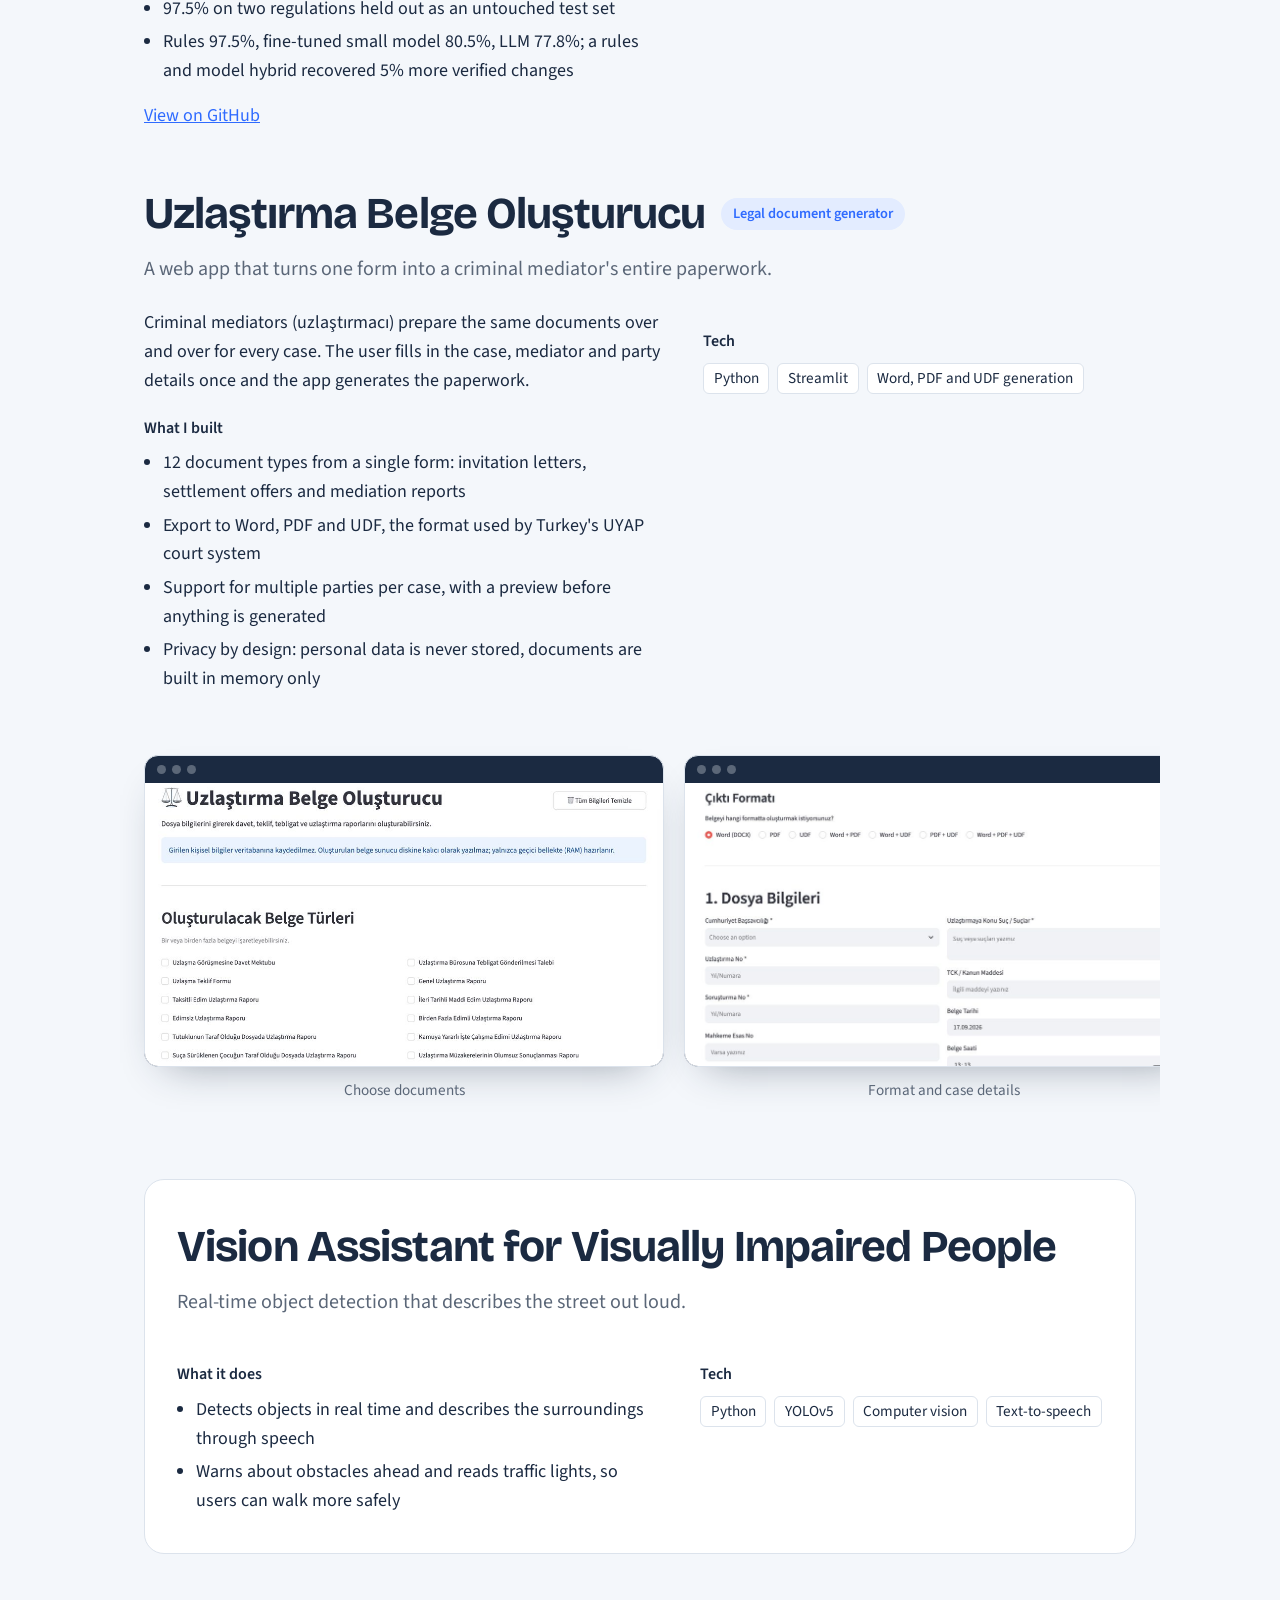
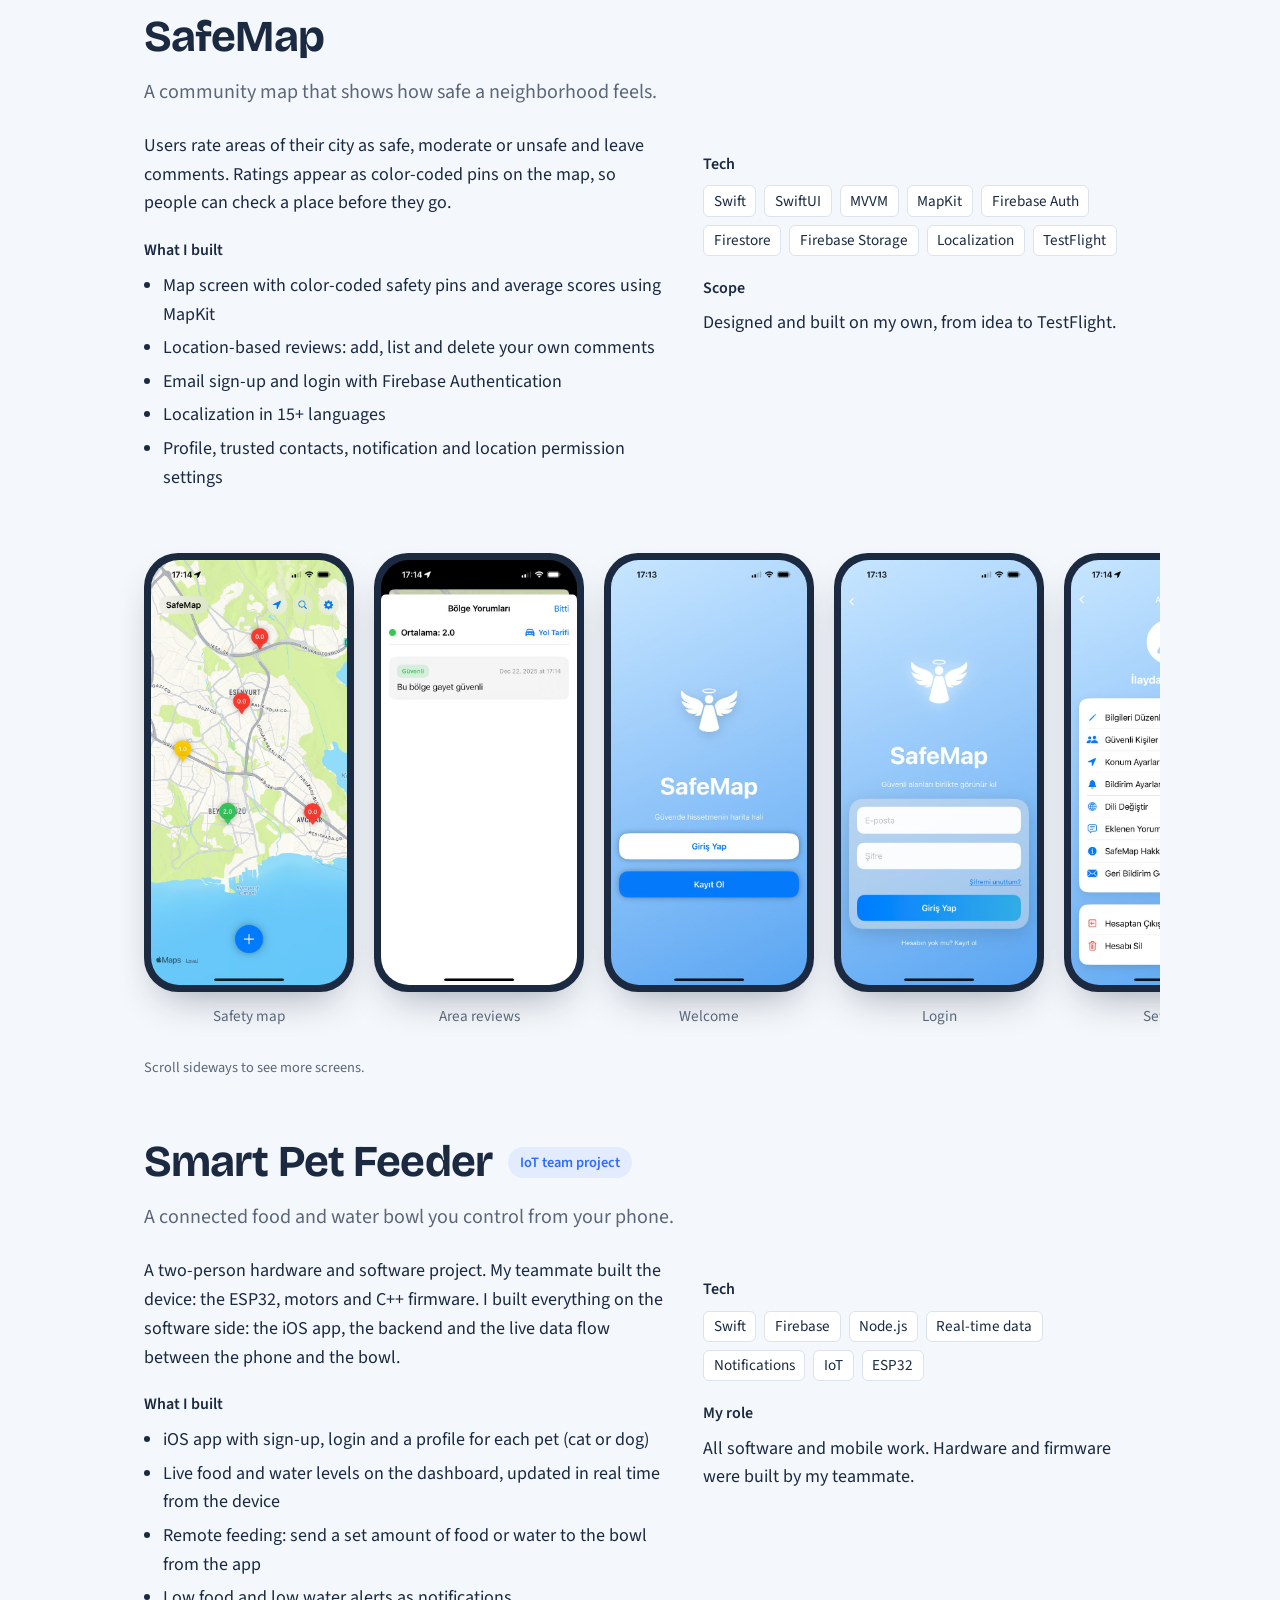
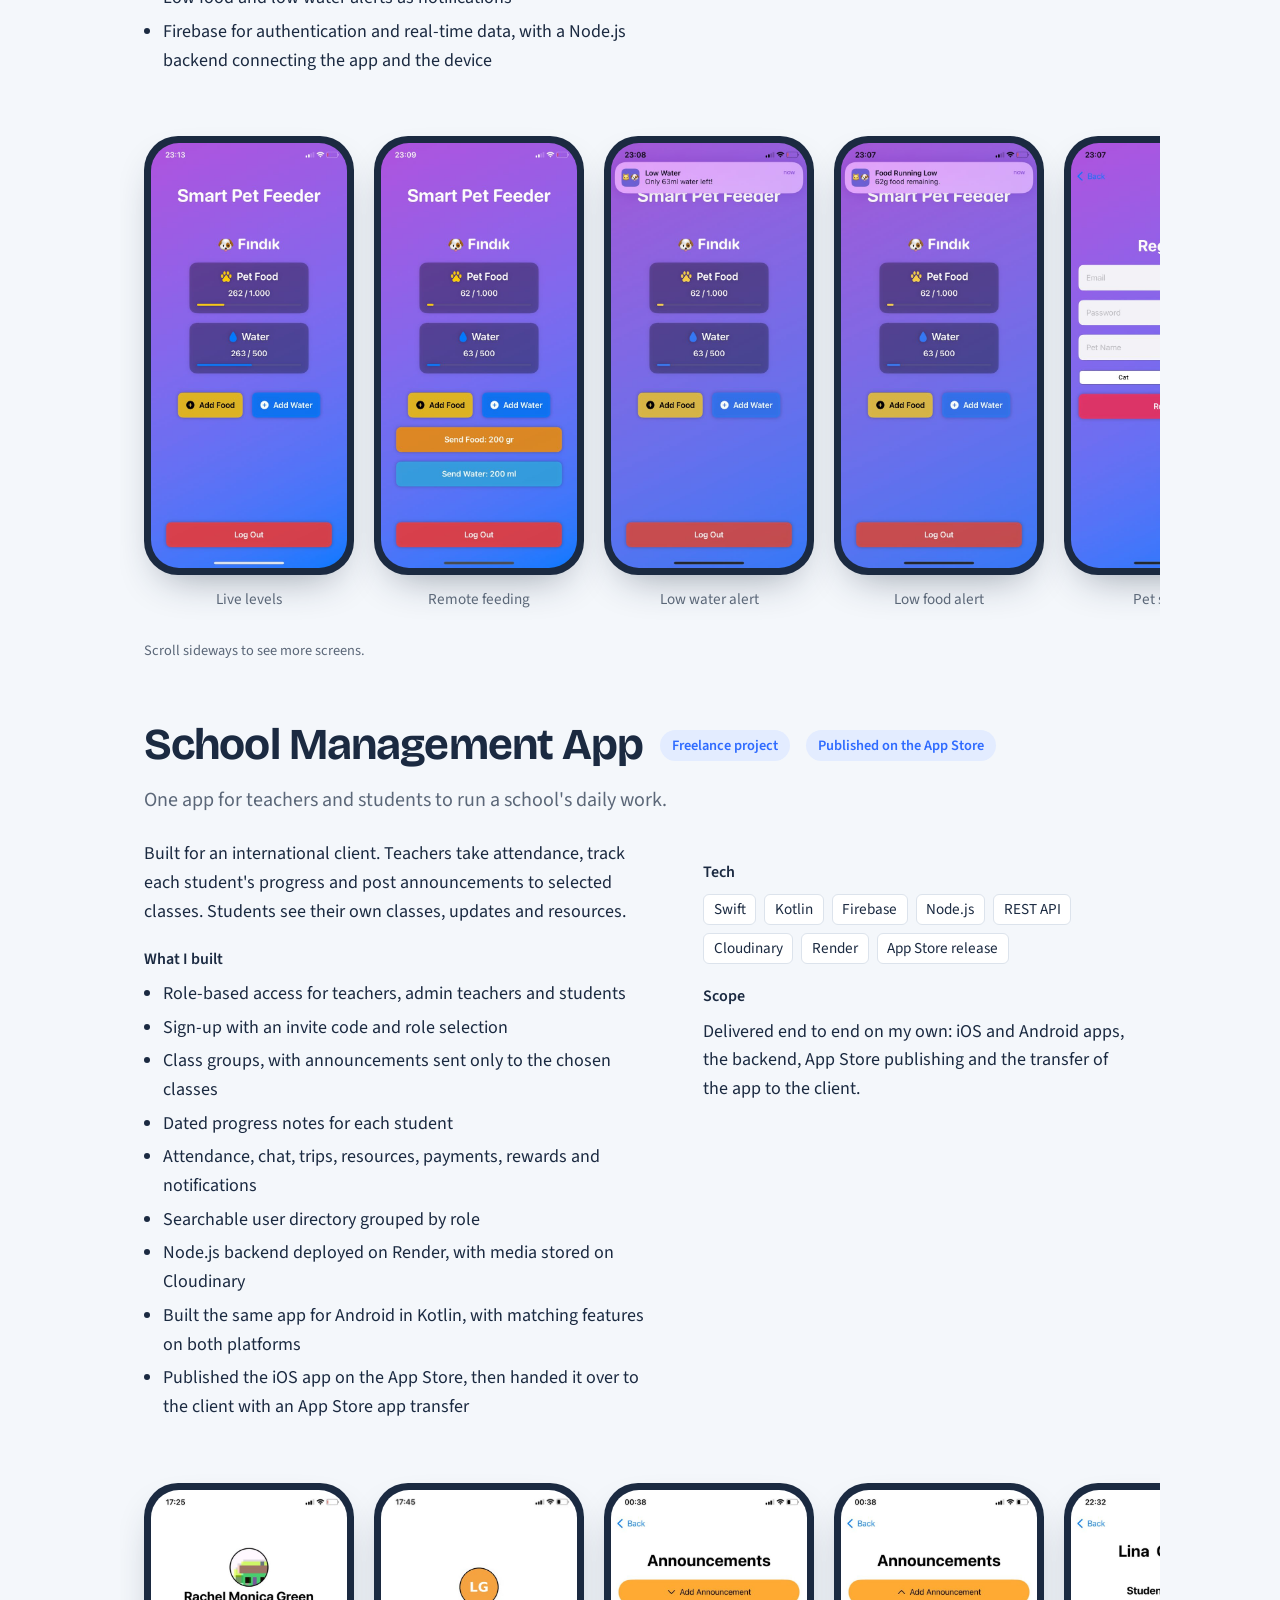
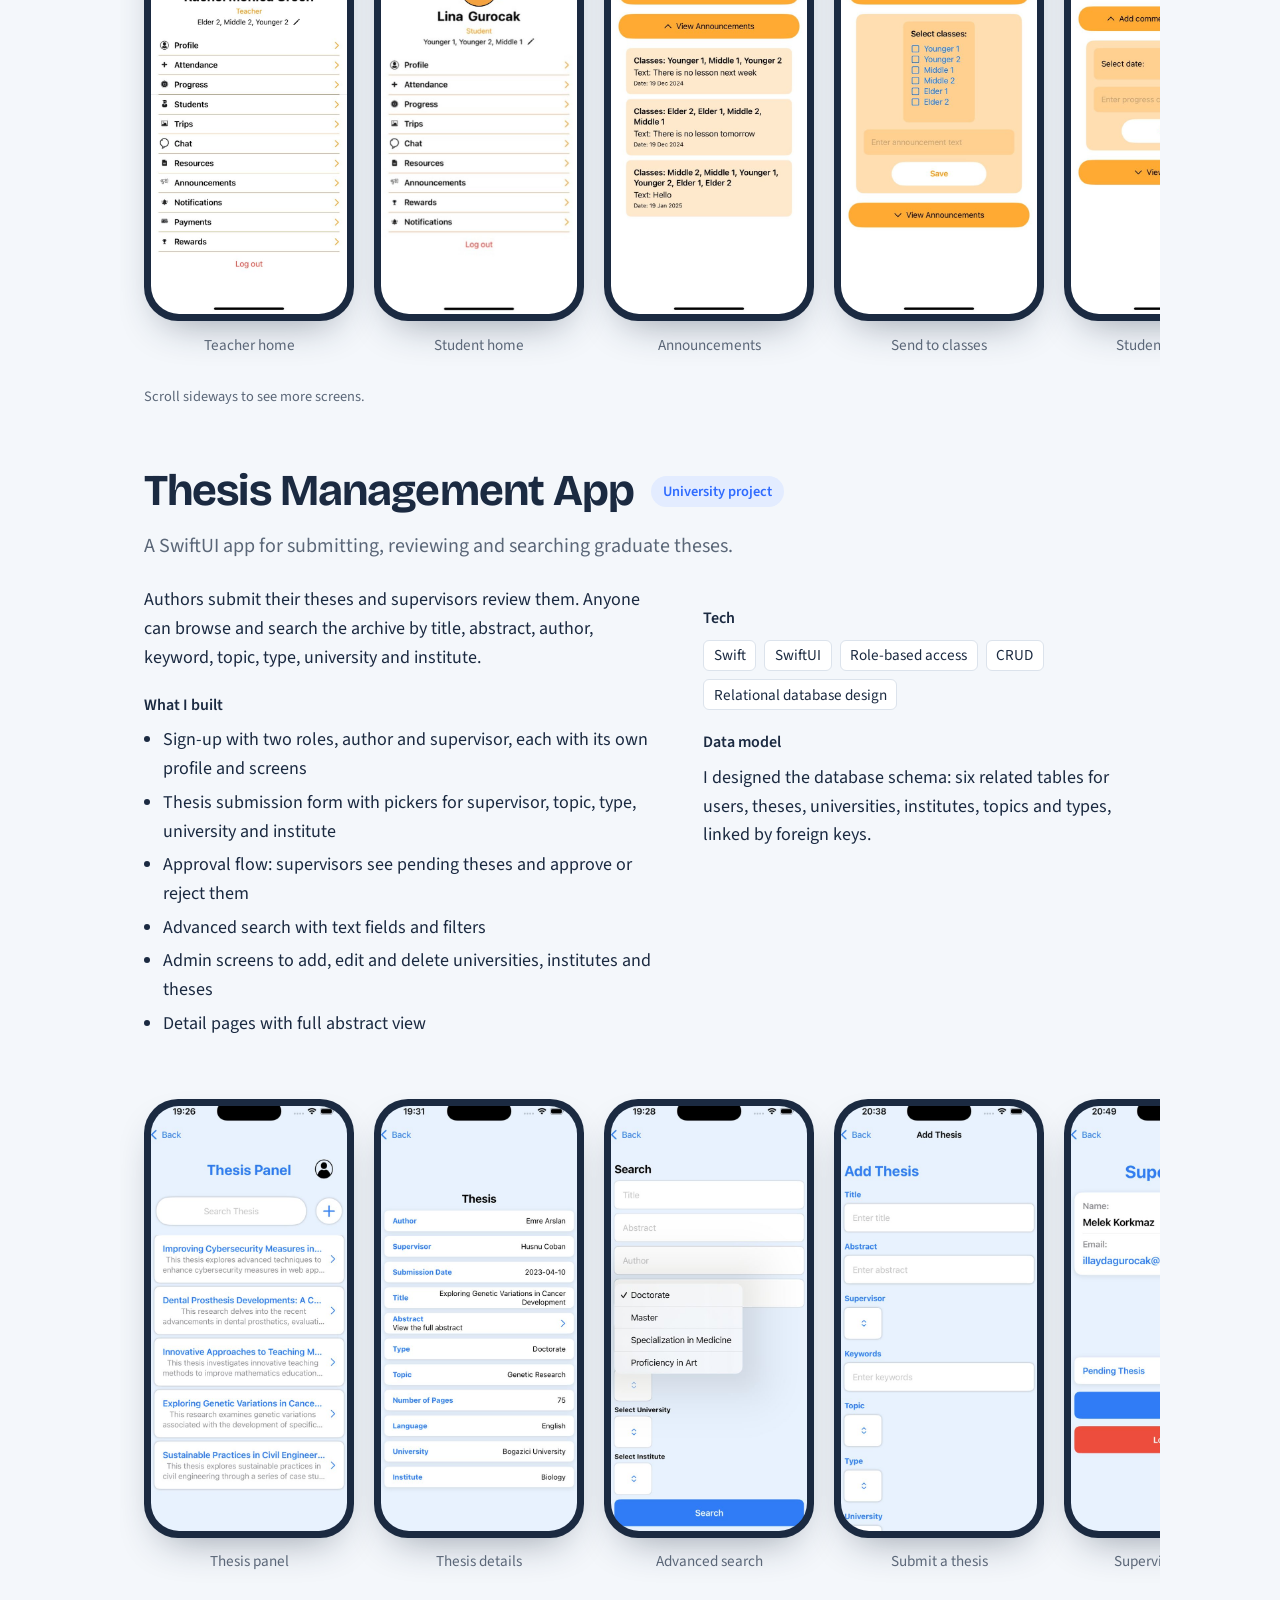
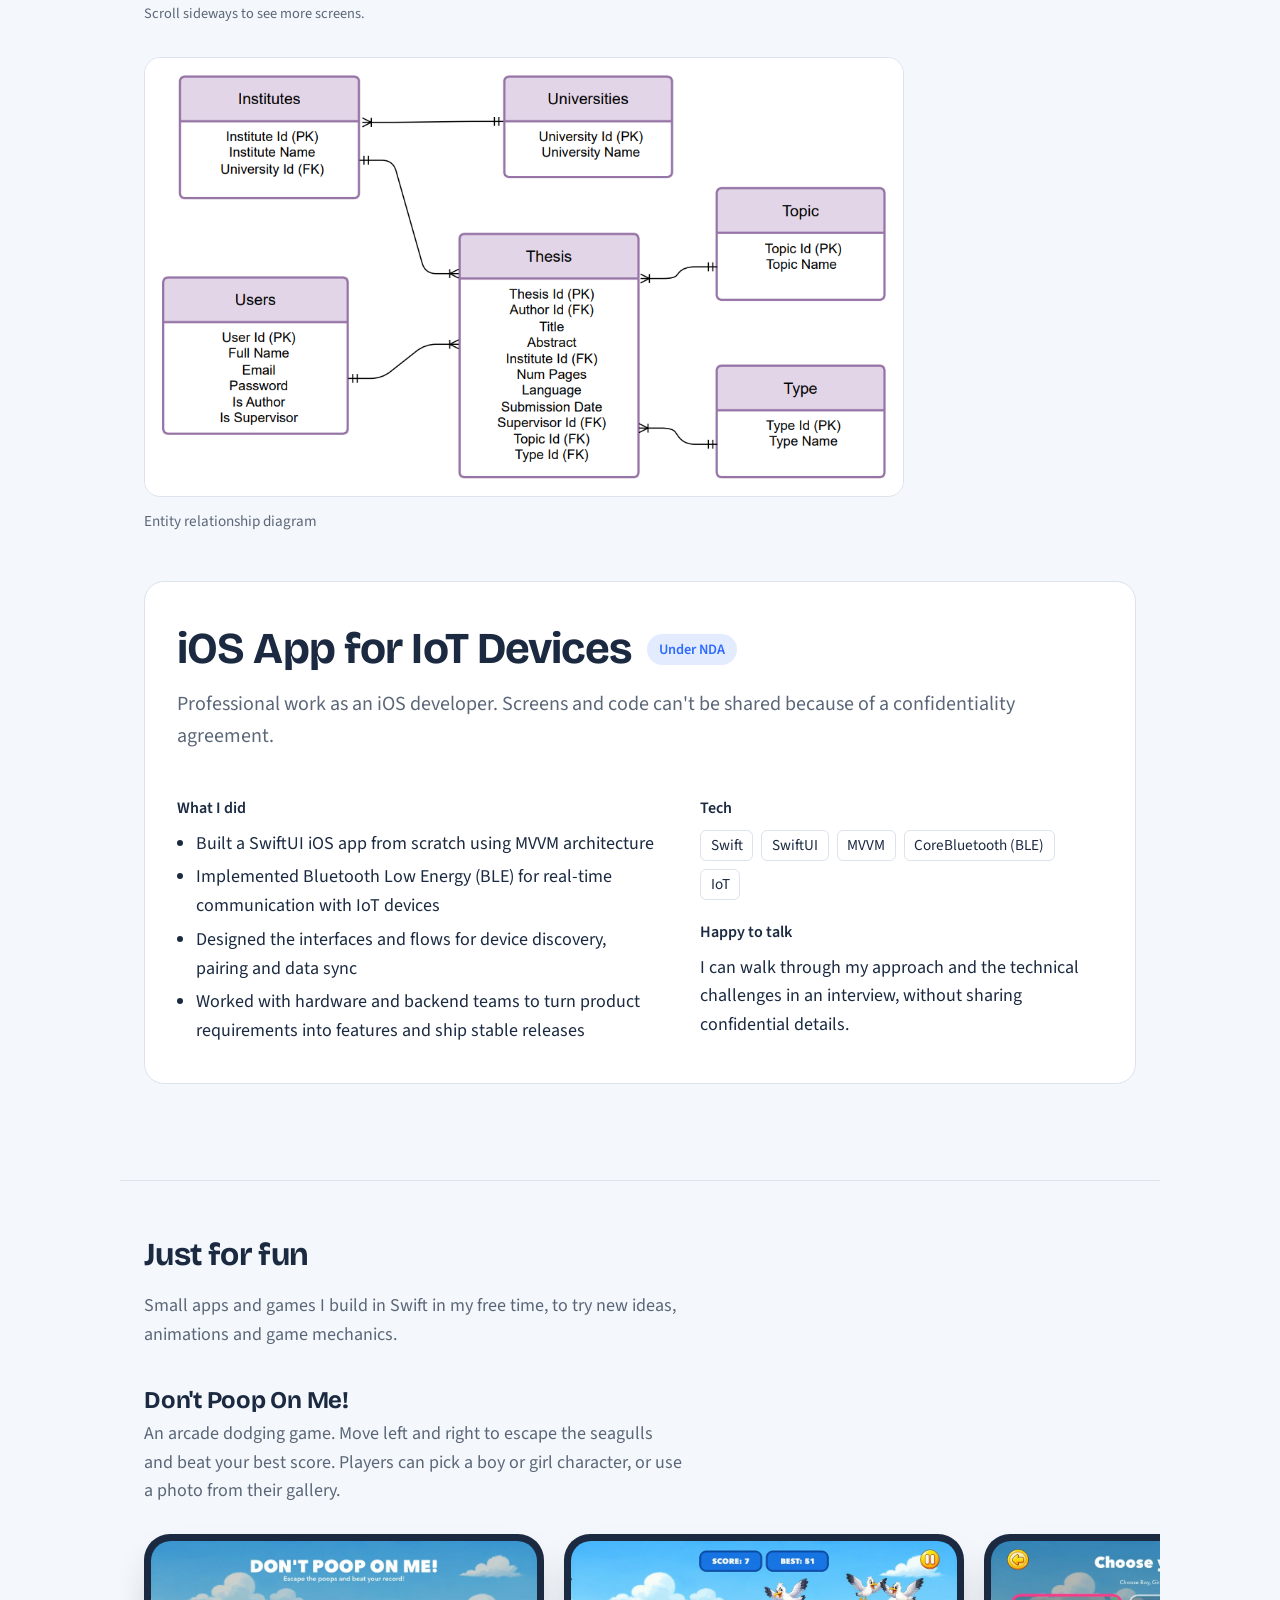
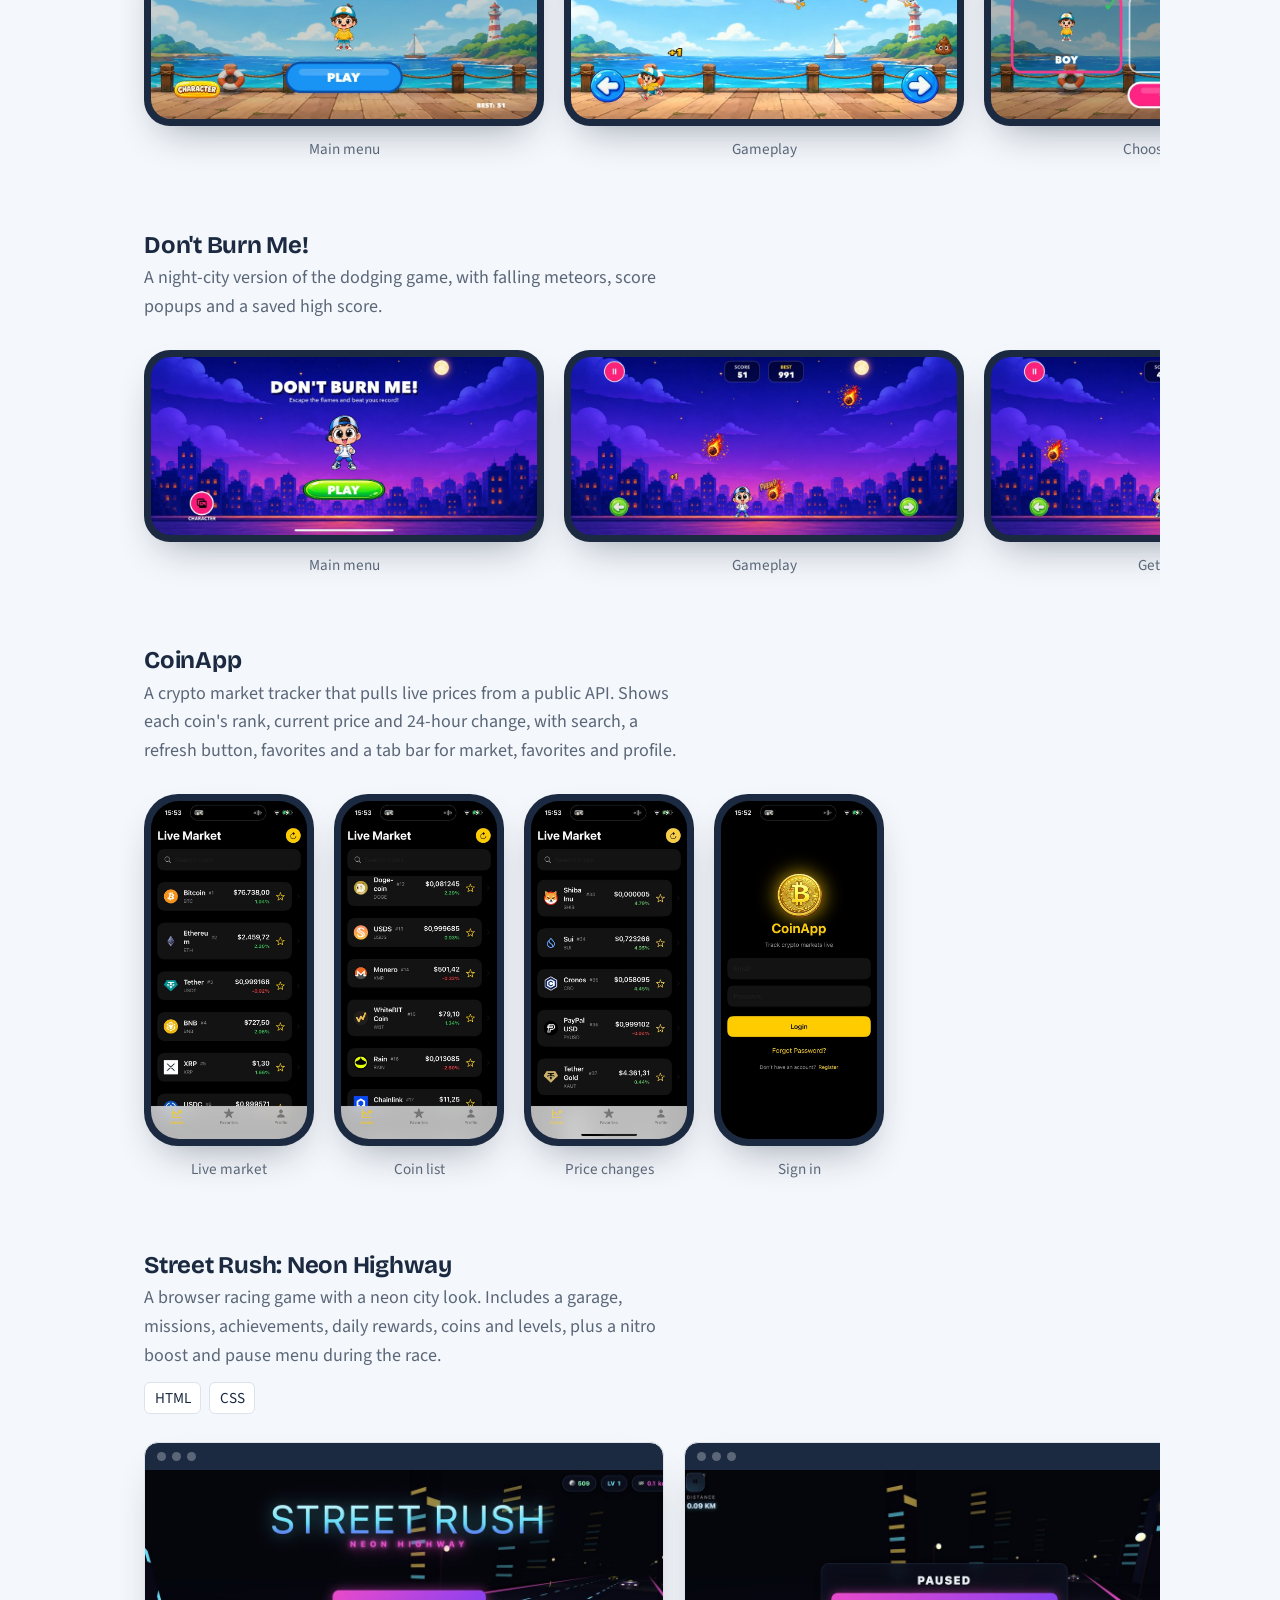
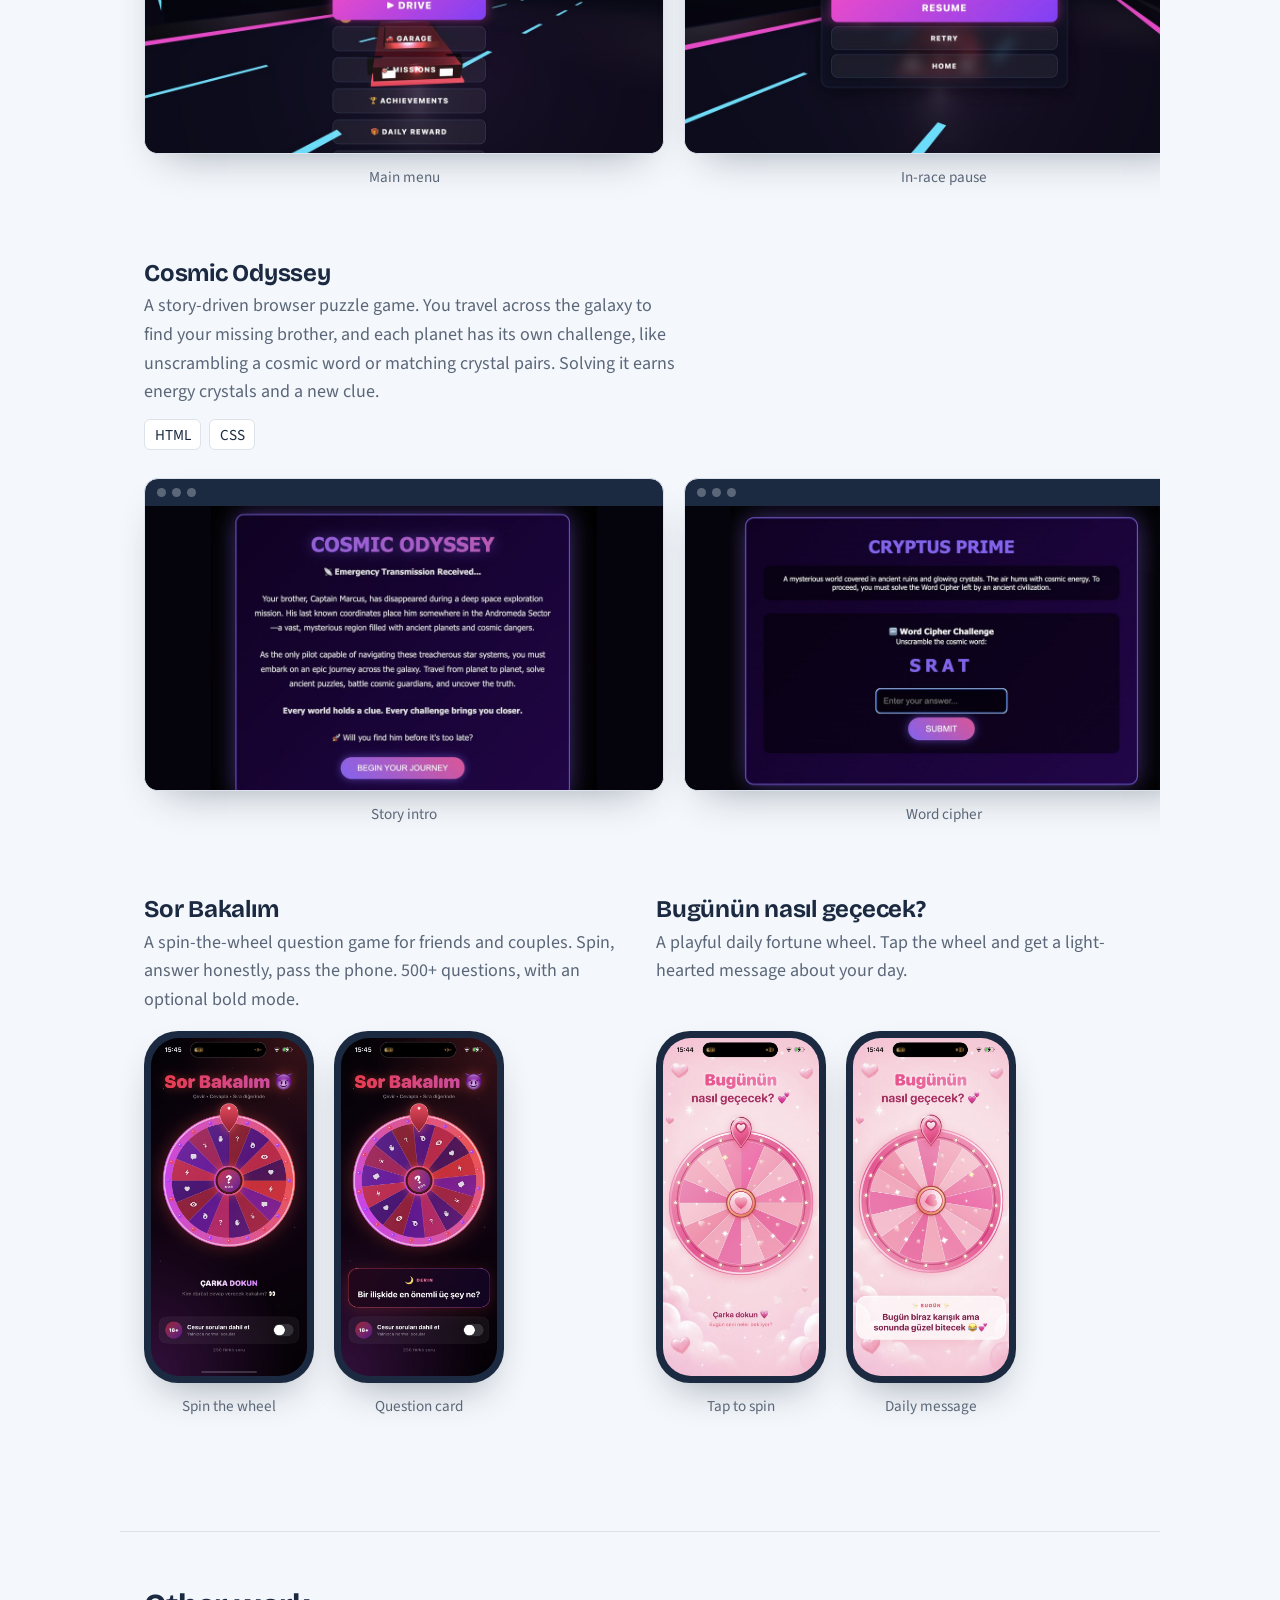
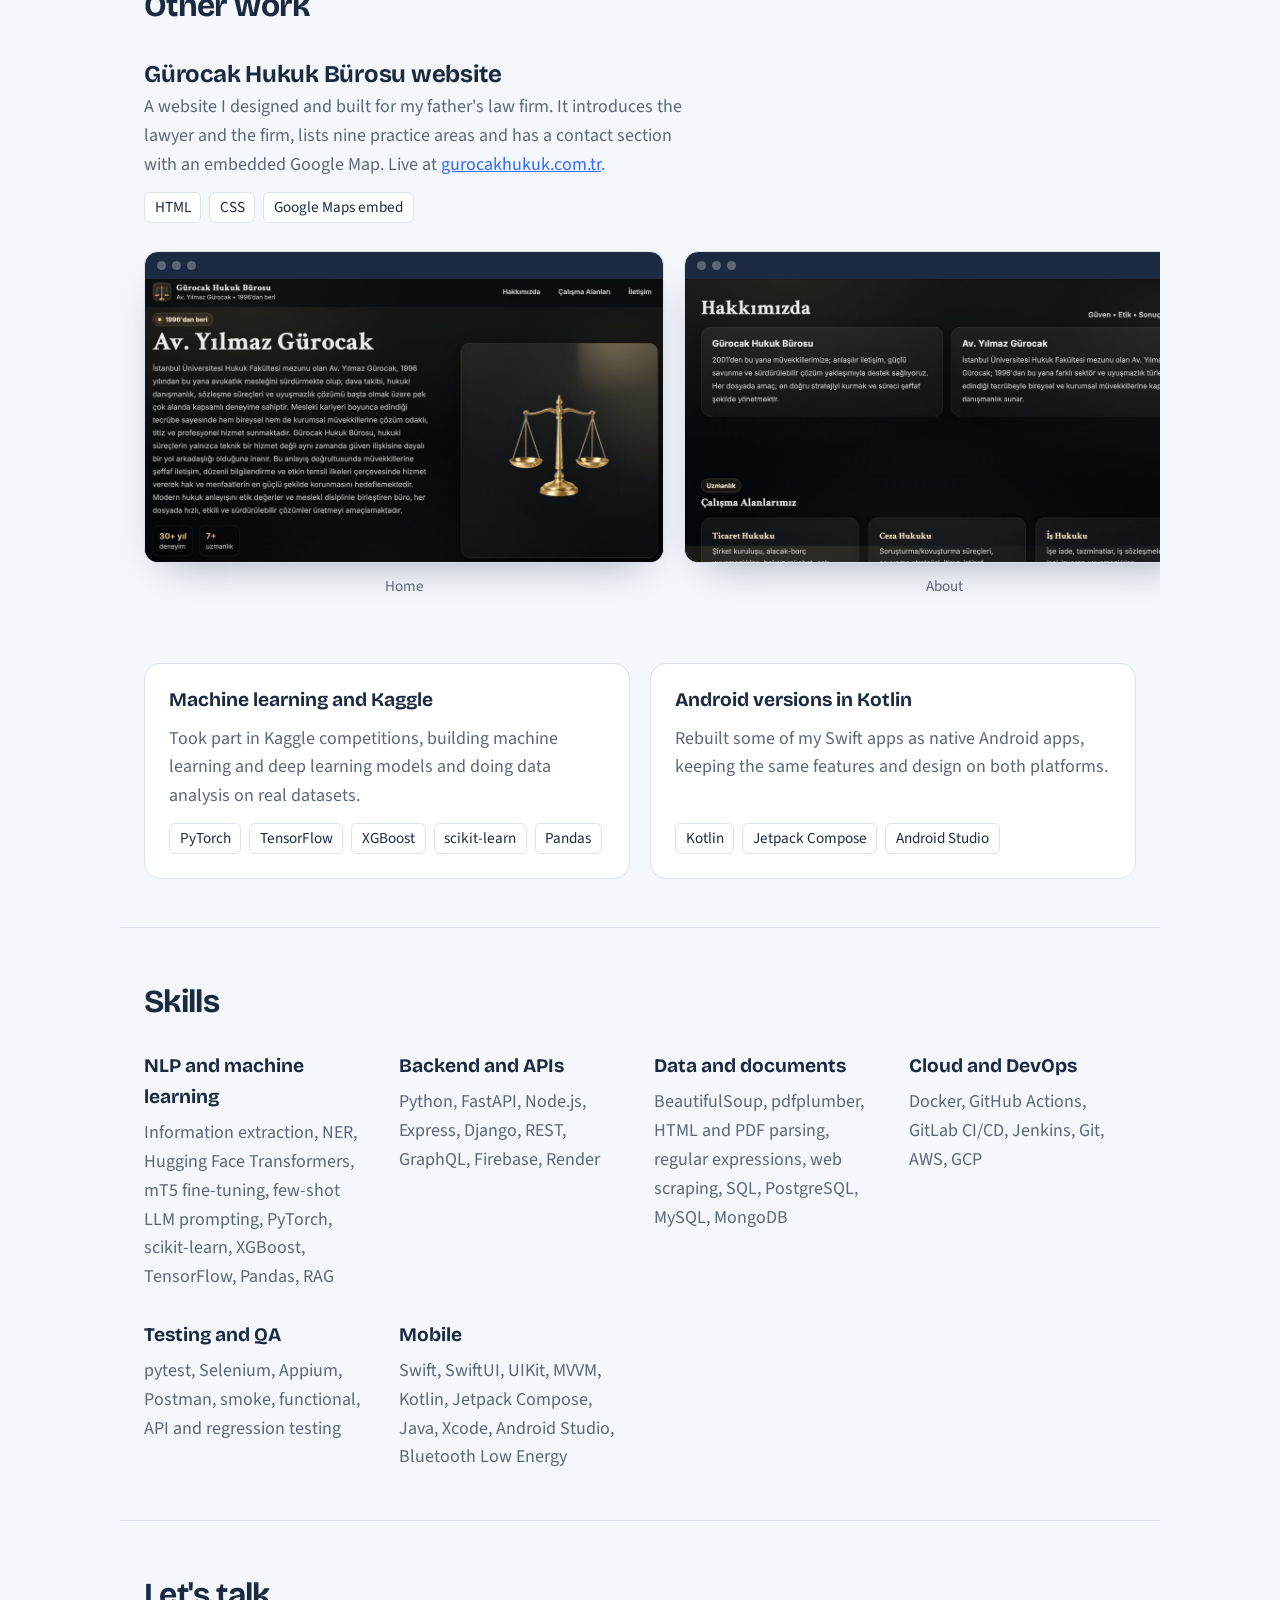
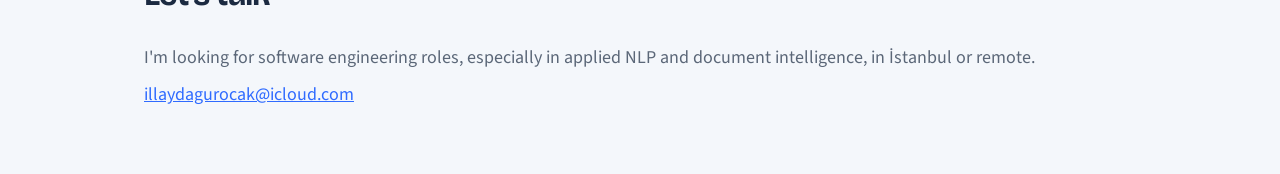
==== commit ac512cab: "Revise portfolio details and add new projects" ====
--- a/index.html
+++ b/index.html
@@ -3,8 +3,8 @@
 <head>
 <meta charset="UTF-8">
 <meta name="viewport" content="width=device-width, initial-scale=1">
-<title>İlayda Gürocak · iOS Developer</title>
-<meta name="description" content="iOS developer building SwiftUI apps. Portfolio of İlayda Gürocak.">
+<title>İlayda Gürocak · Computer Engineer</title>
+<meta name="description" content="Computer engineer building mobile apps, backends and Python systems for NLP and computer vision. Portfolio of İlayda Gürocak.">
 <link rel="icon" href="data:image/svg+xml,<svg xmlns='http://www.w3.org/2000/svg' viewBox='0 0 100 100'><text y='.9em' font-size='90'>📱</text></svg>">
 <link rel="preconnect" href="https://fonts.googleapis.com">
 <link rel="preconnect" href="https://fonts.gstatic.com" crossorigin>
@@ -104,7 +104,7 @@
     padding: 0.25rem 0.75rem;
     border-radius: 999px;
   }
-  .project.nda { border: 1px solid var(--line); background: var(--surface); border-radius: 20px; padding: 2rem; }
+  .project.nda, .project.boxed { border: 1px solid var(--line); background: var(--surface); border-radius: 20px; padding: 2rem; }
   .tagline { color: var(--muted); font-size: 1.25rem; margin-top: 0.25rem; }
   .project-body {
     display: grid;
@@ -196,6 +196,9 @@
   .diagram img { width: 100%; height: auto; border-radius: 16px; border: 1px solid var(--line); background: #fff; }
   .diagram figcaption { font-size: 0.95rem; color: var(--muted); margin-top: 0.7rem; }
 
+  .shot-wide { width: 100%; max-width: 760px; margin-top: 2rem; }
+  .shot-wide img { aspect-ratio: auto; }
+
   footer { padding-block: 3rem 4rem; border-top: 1px solid var(--line); }
   footer p { color: var(--muted); margin-top: 0.5rem; }
 
@@ -211,15 +214,16 @@
 
 <header class="wrap">
   <h1>İlayda Gürocak</h1>
-  <p class="role">iOS Developer · Computer Engineer</p>
+  <p class="role">Computer Engineer · Software &amp; Applied AI/NLP</p>
   <p class="intro">
-    I build native iOS apps with Swift and SwiftUI, from the first screen to the backend behind it.
-    I care about clean architecture, thoughtful interfaces and apps people actually enjoy using.
+    Computer engineer with hands-on experience in mobile (iOS and Android), backend and data-driven
+    development, now focused on applied NLP and document intelligence.
   </p>
   <p class="intro intro-more">
-    Beyond iOS, I&#39;ve rebuilt some of my apps for Android in Kotlin, and I work with Python on
-    machine learning and computer vision, from Kaggle competitions to an assistive app that guides
-    visually impaired people with real-time object detection.
+    I built and shipped an end-to-end Turkish legal-text extraction system that combines rule-based
+    information extraction, fine-tuned transformers and few-shot LLMs, with label-free verification,
+    automated tests and CI. I&#39;m comfortable owning a problem from data collection to API deployment,
+    and measuring the results honestly.
   </p>
   <nav class="links" aria-label="Contact links">
     <a class="btn primary" href="mailto:illaydagurocak@icloud.com">Email me</a>
@@ -231,6 +235,116 @@
 <main>
   <section class="wrap" id="projects">
     <h2>Projects</h2>
+
+    <!-- ===== MevzuatRadar ===== -->
+    <article class="project">
+      <div class="project-head">
+        <h3>MevzuatRadar</h3>
+        <span class="status">Open source</span>
+      </div>
+      <p class="tagline">Regulatory change intelligence for Turkish banking law.</p>
+
+      <div class="project-body">
+        <div>
+          <p>
+            Rules from BDDK, MASAK and TCMB change often, and the amendment texts are hard to read on their
+            own: one sentence can change a heading and three different paragraphs at once. MevzuatRadar finds
+            those amendment acts in the Official Gazette, extracts structured change records (operation,
+            target article, paragraph and clause, old and new wording) and verifies them against the
+            consolidated law text, with no manually labelled data.
+          </p>
+          <h4>What I built</h4>
+          <ul>
+            <li>End-to-end pipeline: collection, discovery of amendment acts, parsing, extraction and verification</li>
+            <li>Label-free verification: if a change was extracted correctly, its effect must appear in the published current text</li>
+            <li>Turned verified output into silver-labelled training data, fine-tuned mT5-small and benchmarked it against few-shot Qwen2.5-7B through the same evaluation pipeline</li>
+            <li>FastAPI service with Docker for extraction, verification and point-in-time queries, such as what an article said in 2019</li>
+            <li>A daily Official Gazette watcher on GitHub Actions, with 139 automated tests running in CI on every push</li>
+          </ul>
+          <h4>Results</h4>
+          <ul>
+            <li>98.3% verification rate across 13 regulations, 84 amendment acts and 460 records</li>
+            <li>97.5% on two regulations held out as an untouched test set</li>
+            <li>Rules 97.5%, fine-tuned small model 80.5%, LLM 77.8%; a rules and model hybrid recovered 5% more verified changes</li>
+          </ul>
+          <p style="margin-top:1rem">
+            <a href="https://github.com/ilaydagurocak/mevzuatradar" target="_blank" rel="noopener">View on GitHub</a>
+          </p>
+        </div>
+        <div>
+          <h4>Tech</h4>
+          <ul class="tags">
+            <li>Python</li><li>Hugging Face Transformers</li><li>PyTorch</li>
+            <li>FastAPI</li><li>Docker</li><li>GitHub Actions</li>
+            <li>Information extraction</li><li>NER</li><li>pytest</li>
+          </ul>
+          <h4>Scope</h4>
+          <p>A personal project, built and evaluated on my own.</p>
+        </div>
+      </div>
+    </article>
+
+    <!-- ===== Uzlaştırma Belge Oluşturucu ===== -->
+    <article class="project">
+      <div class="project-head">
+        <h3>Uzlaştırma Belge Oluşturucu</h3>
+        <span class="status">Legal document generator</span>
+      </div>
+      <p class="tagline">A web app that turns one form into a criminal mediator&#39;s entire paperwork.</p>
+
+      <div class="project-body">
+        <div>
+          <p>
+            Criminal mediators (uzlaştırmacı) prepare the same documents over and over for every case.
+            The user fills in the case, mediator and party details once and the app generates the paperwork.
+          </p>
+          <h4>What I built</h4>
+          <ul>
+            <li>12 document types from a single form: invitation letters, settlement offers and mediation reports</li>
+            <li>Export to Word, PDF and UDF, the format used by Turkey&#39;s UYAP court system</li>
+            <li>Support for multiple parties per case, with a preview before anything is generated</li>
+            <li>Privacy by design: personal data is never stored, documents are built in memory only</li>
+          </ul>
+        </div>
+        <div>
+          <h4>Tech</h4>
+          <ul class="tags">
+            <li>Python</li><li>Streamlit</li><li>Word, PDF and UDF generation</li>
+          </ul>
+        </div>
+      </div>
+
+      <div class="gallery" tabindex="0" aria-label="Uzlaştırma Belge Oluşturucu screenshots">
+        <figure class="shot"><div class="browser"><div class="bar" aria-hidden="true"><span></span><span></span><span></span></div><img src="images/other/uzl-types.jpg" alt="Document type selection" loading="lazy"></div><figcaption>Choose documents</figcaption></figure>
+        <figure class="shot"><div class="browser"><div class="bar" aria-hidden="true"><span></span><span></span><span></span></div><img src="images/other/uzl-case.jpg" alt="Output format and case details form" loading="lazy"></div><figcaption>Format and case details</figcaption></figure>
+        <figure class="shot"><div class="browser"><div class="bar" aria-hidden="true"><span></span><span></span><span></span></div><img src="images/other/uzl-parties.jpg" alt="Mediator and party details form" loading="lazy"></div><figcaption>Mediator and parties</figcaption></figure>
+        <figure class="shot"><div class="browser"><div class="bar" aria-hidden="true"><span></span><span></span><span></span></div><img src="images/other/uzl-select.jpg" alt="Selecting parties for each document" loading="lazy"></div><figcaption>Party selection</figcaption></figure>
+        <figure class="shot"><div class="browser"><div class="bar" aria-hidden="true"><span></span><span></span><span></span></div><img src="images/other/uzl-preview.jpg" alt="Summary preview before generating documents" loading="lazy"></div><figcaption>Preview and generate</figcaption></figure>
+      </div>
+    </article>
+
+    <!-- ===== Vision assistant ===== -->
+    <article class="project boxed">
+      <div class="project-head">
+        <h3>Vision Assistant for Visually Impaired People</h3>
+      </div>
+      <p class="tagline">Real-time object detection that describes the street out loud.</p>
+      <div class="project-body">
+        <div>
+          <h4>What it does</h4>
+          <ul>
+            <li>Detects objects in real time and describes the surroundings through speech</li>
+            <li>Warns about obstacles ahead and reads traffic lights, so users can walk more safely</li>
+          </ul>
+        </div>
+        <div>
+          <h4>Tech</h4>
+          <ul class="tags">
+            <li>Python</li><li>YOLOv5</li><li>Computer vision</li><li>Text-to-speech</li>
+          </ul>
+        </div>
+      </div>
+    </article>
 
     <!-- ===== SafeMap ===== -->
     <article class="project">
@@ -553,27 +667,7 @@
       </div>
     </article>
 
-    <article class="mini">
-      <h3>Uzlaştırma Belge Oluşturucu</h3>
-      <p>A web platform that helps criminal mediators (uzlaştırmacı) prepare their official paperwork much faster. The user fills in case, mediator and party details once, picks from 12 document types such as invitation letters, settlement offers and mediation reports, and downloads them as Word, PDF or UDF (the format used by Turkey&#39;s UYAP court system). Supports multiple parties per case and shows a preview before generating. Personal data is never stored: documents are built in memory only.</p>
-      <ul class="tags" style="margin-top:0.75rem">
-        <li>Python</li><li>Streamlit</li><li>Word, PDF and UDF generation</li><li>Privacy by design</li>
-      </ul>
-      <div class="gallery" tabindex="0" aria-label="Uzlaştırma Belge Oluşturucu screenshots">
-        <figure class="shot"><div class="browser"><div class="bar" aria-hidden="true"><span></span><span></span><span></span></div><img src="images/other/uzl-types.jpg" alt="Document type selection" loading="lazy"></div><figcaption>Choose documents</figcaption></figure>
-        <figure class="shot"><div class="browser"><div class="bar" aria-hidden="true"><span></span><span></span><span></span></div><img src="images/other/uzl-case.jpg" alt="Output format and case details form" loading="lazy"></div><figcaption>Format and case details</figcaption></figure>
-        <figure class="shot"><div class="browser"><div class="bar" aria-hidden="true"><span></span><span></span><span></span></div><img src="images/other/uzl-parties.jpg" alt="Mediator and party details form" loading="lazy"></div><figcaption>Mediator and parties</figcaption></figure>
-        <figure class="shot"><div class="browser"><div class="bar" aria-hidden="true"><span></span><span></span><span></span></div><img src="images/other/uzl-select.jpg" alt="Selecting parties for each document" loading="lazy"></div><figcaption>Party selection</figcaption></figure>
-        <figure class="shot"><div class="browser"><div class="bar" aria-hidden="true"><span></span><span></span><span></span></div><img src="images/other/uzl-preview.jpg" alt="Summary preview before generating documents" loading="lazy"></div><figcaption>Preview and generate</figcaption></figure>
-      </div>
-    </article>
-
     <div class="text-cards">
-      <article class="text-card">
-        <h3>Vision assistant for visually impaired people</h3>
-        <p>A Python app that uses real-time object detection to describe the surroundings out loud. It helps users walk safely by warning about obstacles ahead and telling them to stop at red lights.</p>
-        <ul class="tags"><li>Python</li><li>YOLOv5</li><li>Computer vision</li><li>Text-to-speech</li></ul>
-      </article>
       <article class="text-card">
         <h3>Machine learning and Kaggle</h3>
         <p>Took part in Kaggle competitions, building machine learning and deep learning models and doing data analysis on real datasets.</p>
@@ -590,17 +684,19 @@
   <section class="wrap" id="skills">
     <h2>Skills</h2>
     <div class="skills">
-      <div><h3>iOS</h3><p>Swift, SwiftUI, UIKit, MVVM, MapKit, CoreBluetooth (BLE), push notifications, Xcode, TestFlight</p></div>
-      <div><h3>Backend and data</h3><p>Firebase, Node.js, Express, REST APIs, Cloudinary, Render, PostgreSQL, MongoDB</p></div>
-      <div><h3>Machine learning</h3><p>Python, PyTorch, TensorFlow, XGBoost, scikit-learn, Pandas, YOLOv5, data analysis</p></div>
-      <div><h3>Also</h3><p>Kotlin and Jetpack Compose, IoT and ESP32, HTML and CSS, Streamlit, Git, CI/CD, test automation, Agile/Scrum</p></div>
+      <div><h3>NLP and machine learning</h3><p>Information extraction, NER, Hugging Face Transformers, mT5 fine-tuning, few-shot LLM prompting, PyTorch, scikit-learn, XGBoost, TensorFlow, Pandas, RAG</p></div>
+      <div><h3>Backend and APIs</h3><p>Python, FastAPI, Node.js, Express, Django, REST, GraphQL, Firebase, Render</p></div>
+      <div><h3>Data and documents</h3><p>BeautifulSoup, pdfplumber, HTML and PDF parsing, regular expressions, web scraping, SQL, PostgreSQL, MySQL, MongoDB</p></div>
+      <div><h3>Cloud and DevOps</h3><p>Docker, GitHub Actions, GitLab CI/CD, Jenkins, Git, AWS, GCP</p></div>
+      <div><h3>Testing and QA</h3><p>pytest, Selenium, Appium, Postman, smoke, functional, API and regression testing</p></div>
+      <div><h3>Mobile</h3><p>Swift, SwiftUI, UIKit, MVVM, Kotlin, Jetpack Compose, Java, Xcode, Android Studio, Bluetooth Low Energy</p></div>
     </div>
   </section>
 </main>
 
 <footer class="wrap">
   <h2>Let's talk</h2>
-  <p>I'm looking for iOS developer roles in İstanbul or remote.</p>
+  <p>I'm looking for software engineering roles, especially in applied NLP and document intelligence, in İstanbul or remote.</p>
   <p><a href="mailto:illaydagurocak@icloud.com">illaydagurocak@icloud.com</a></p>
 </footer>
 
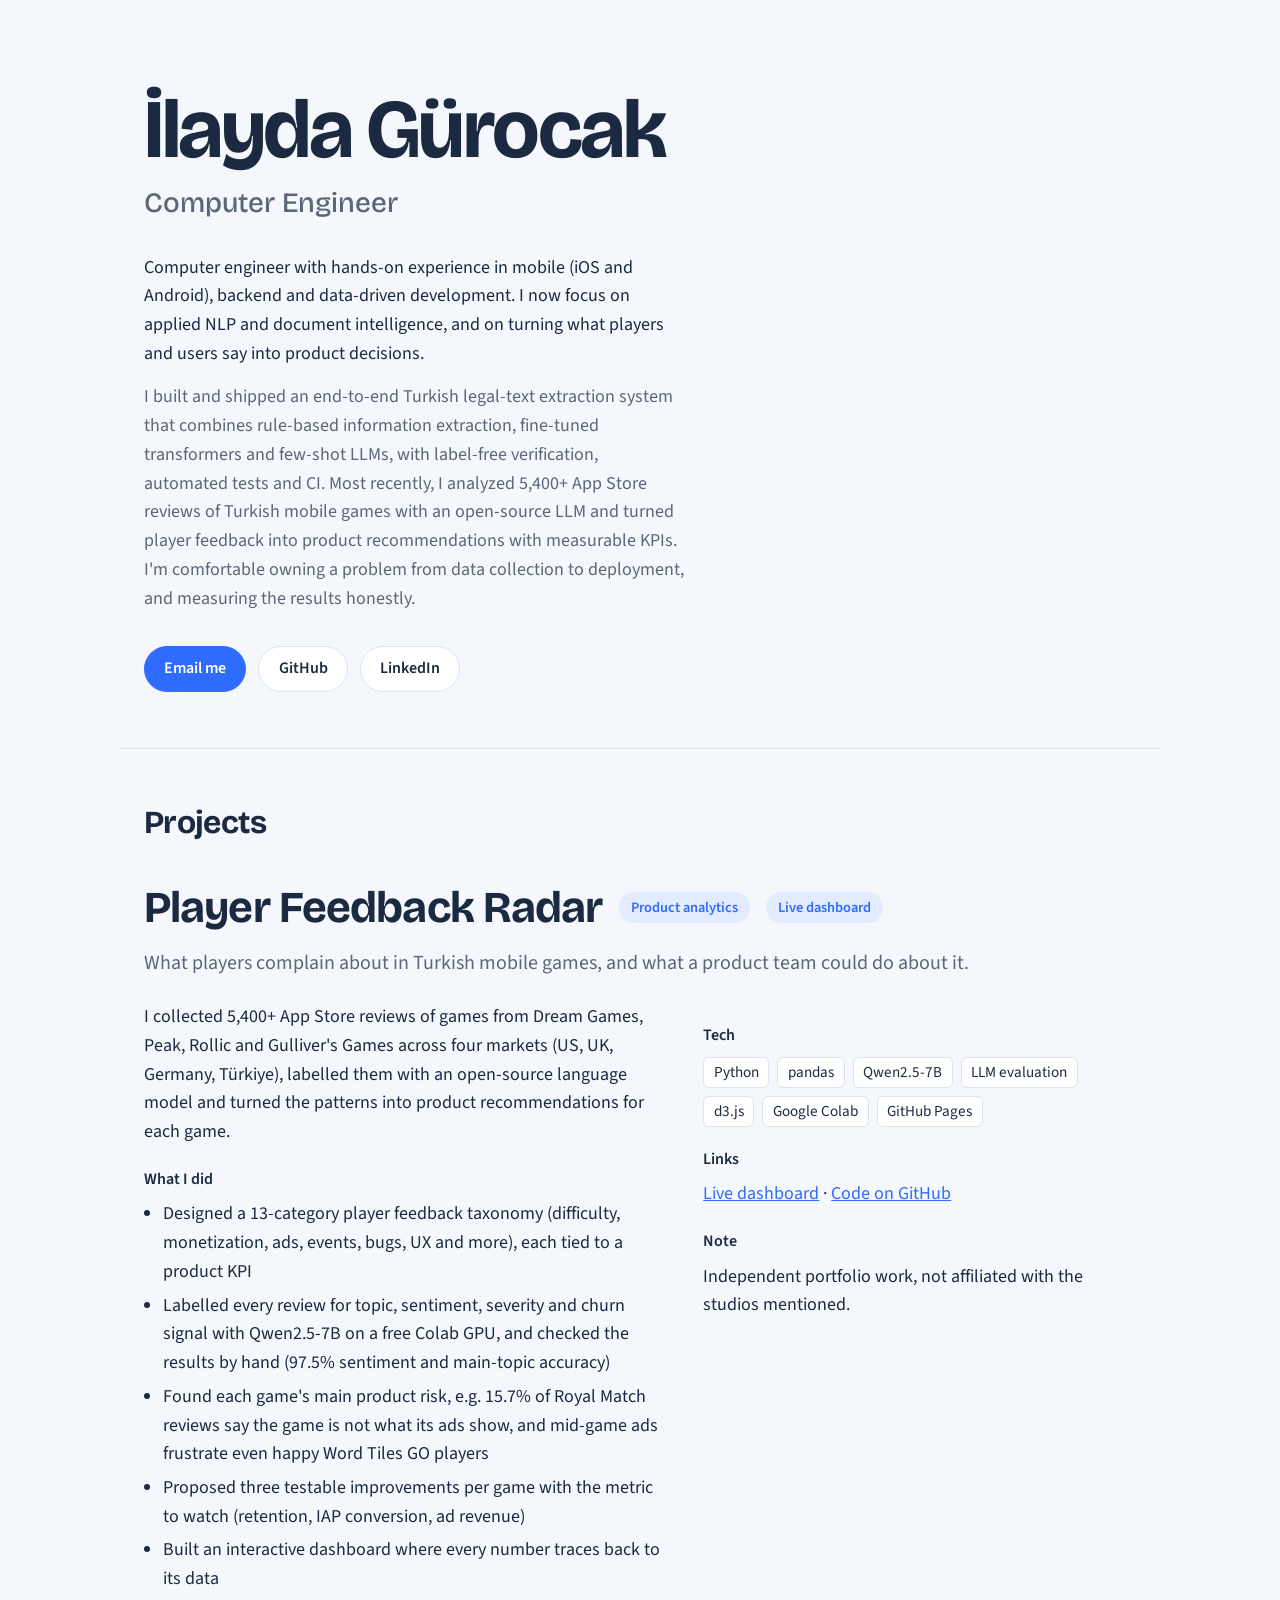
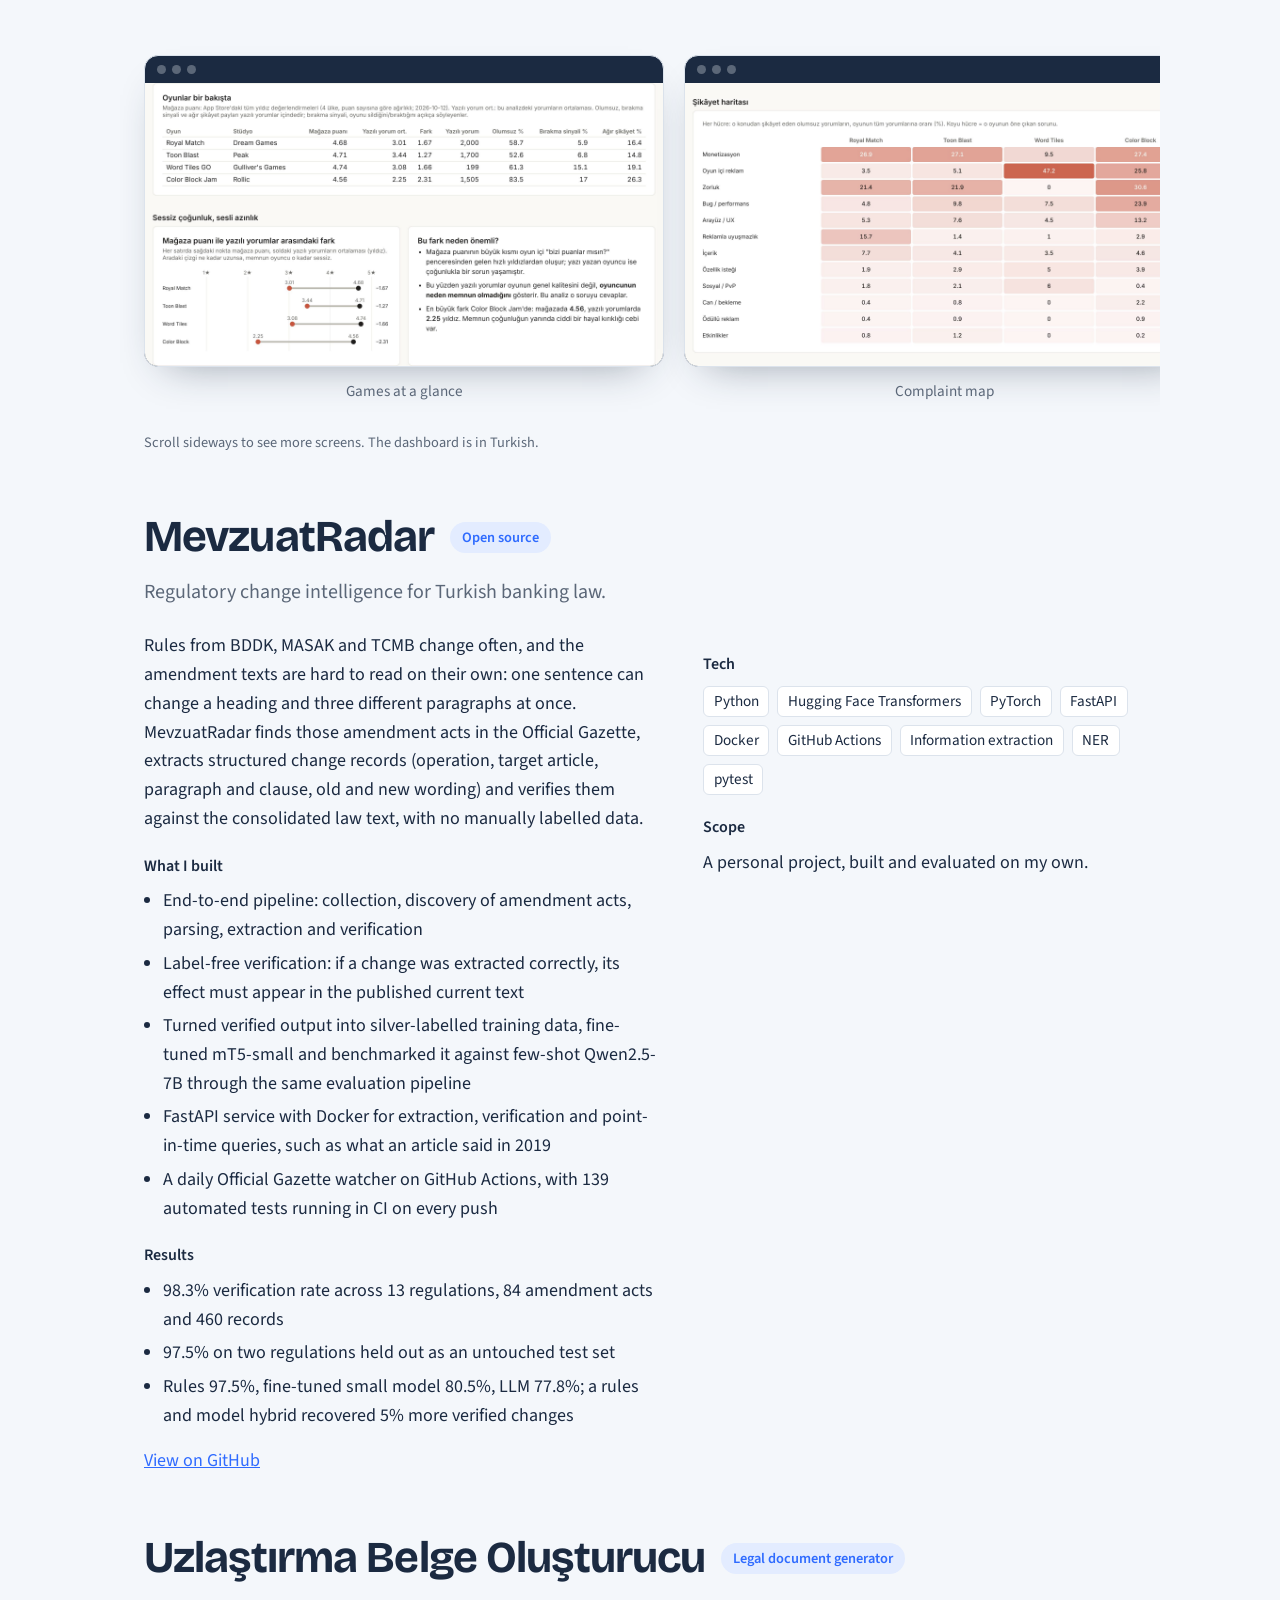
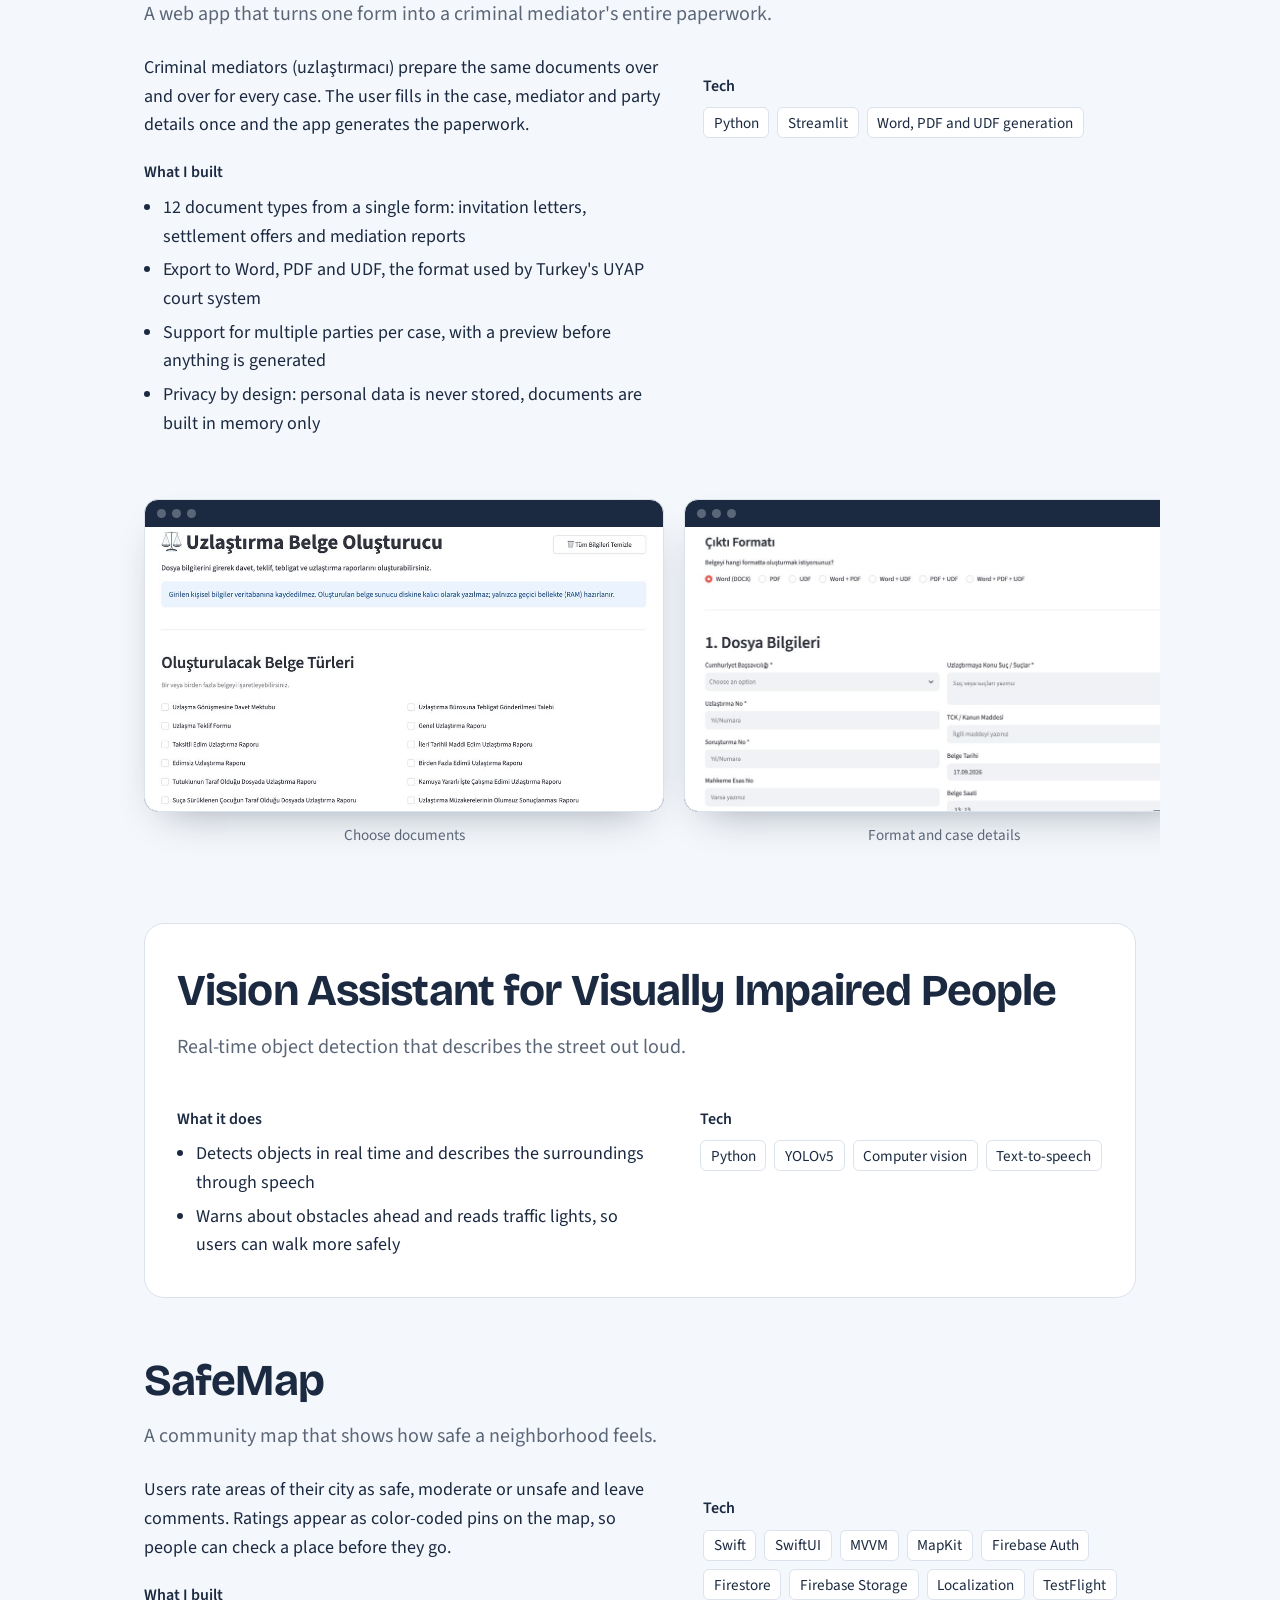
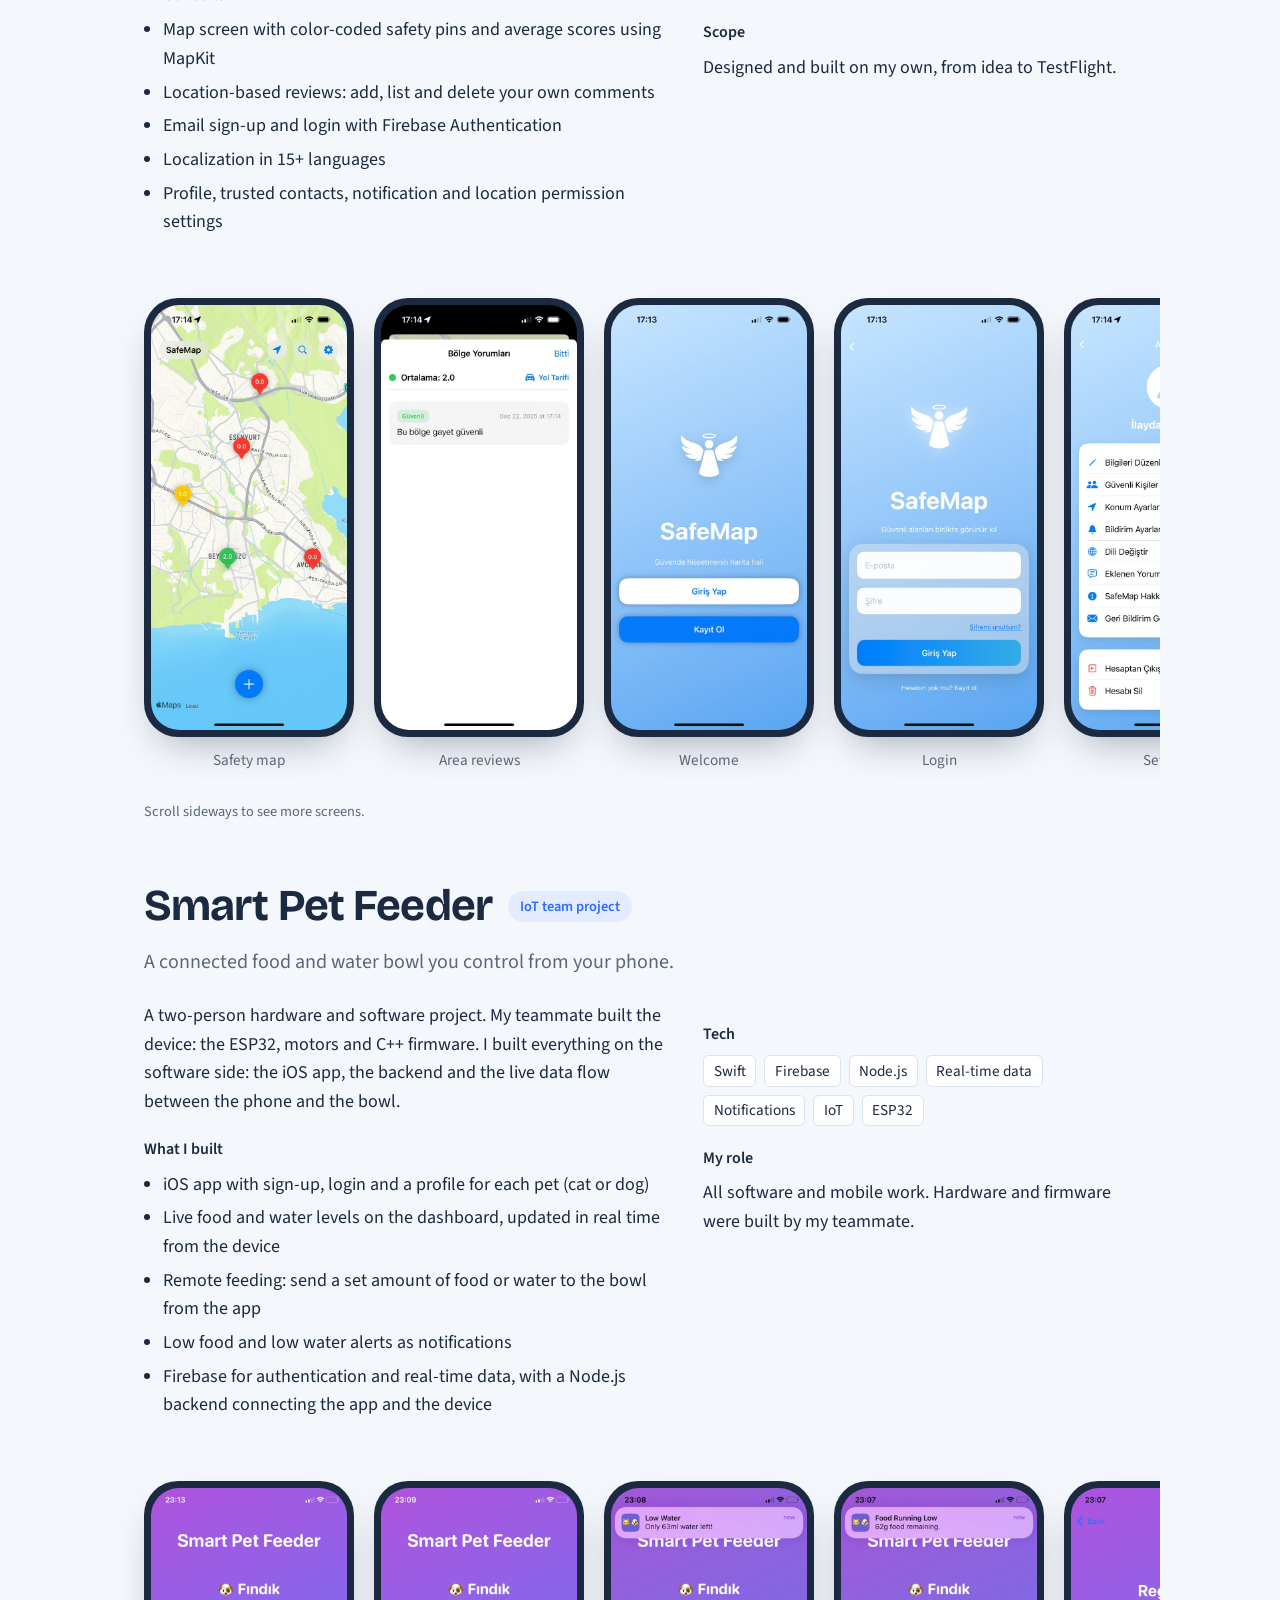
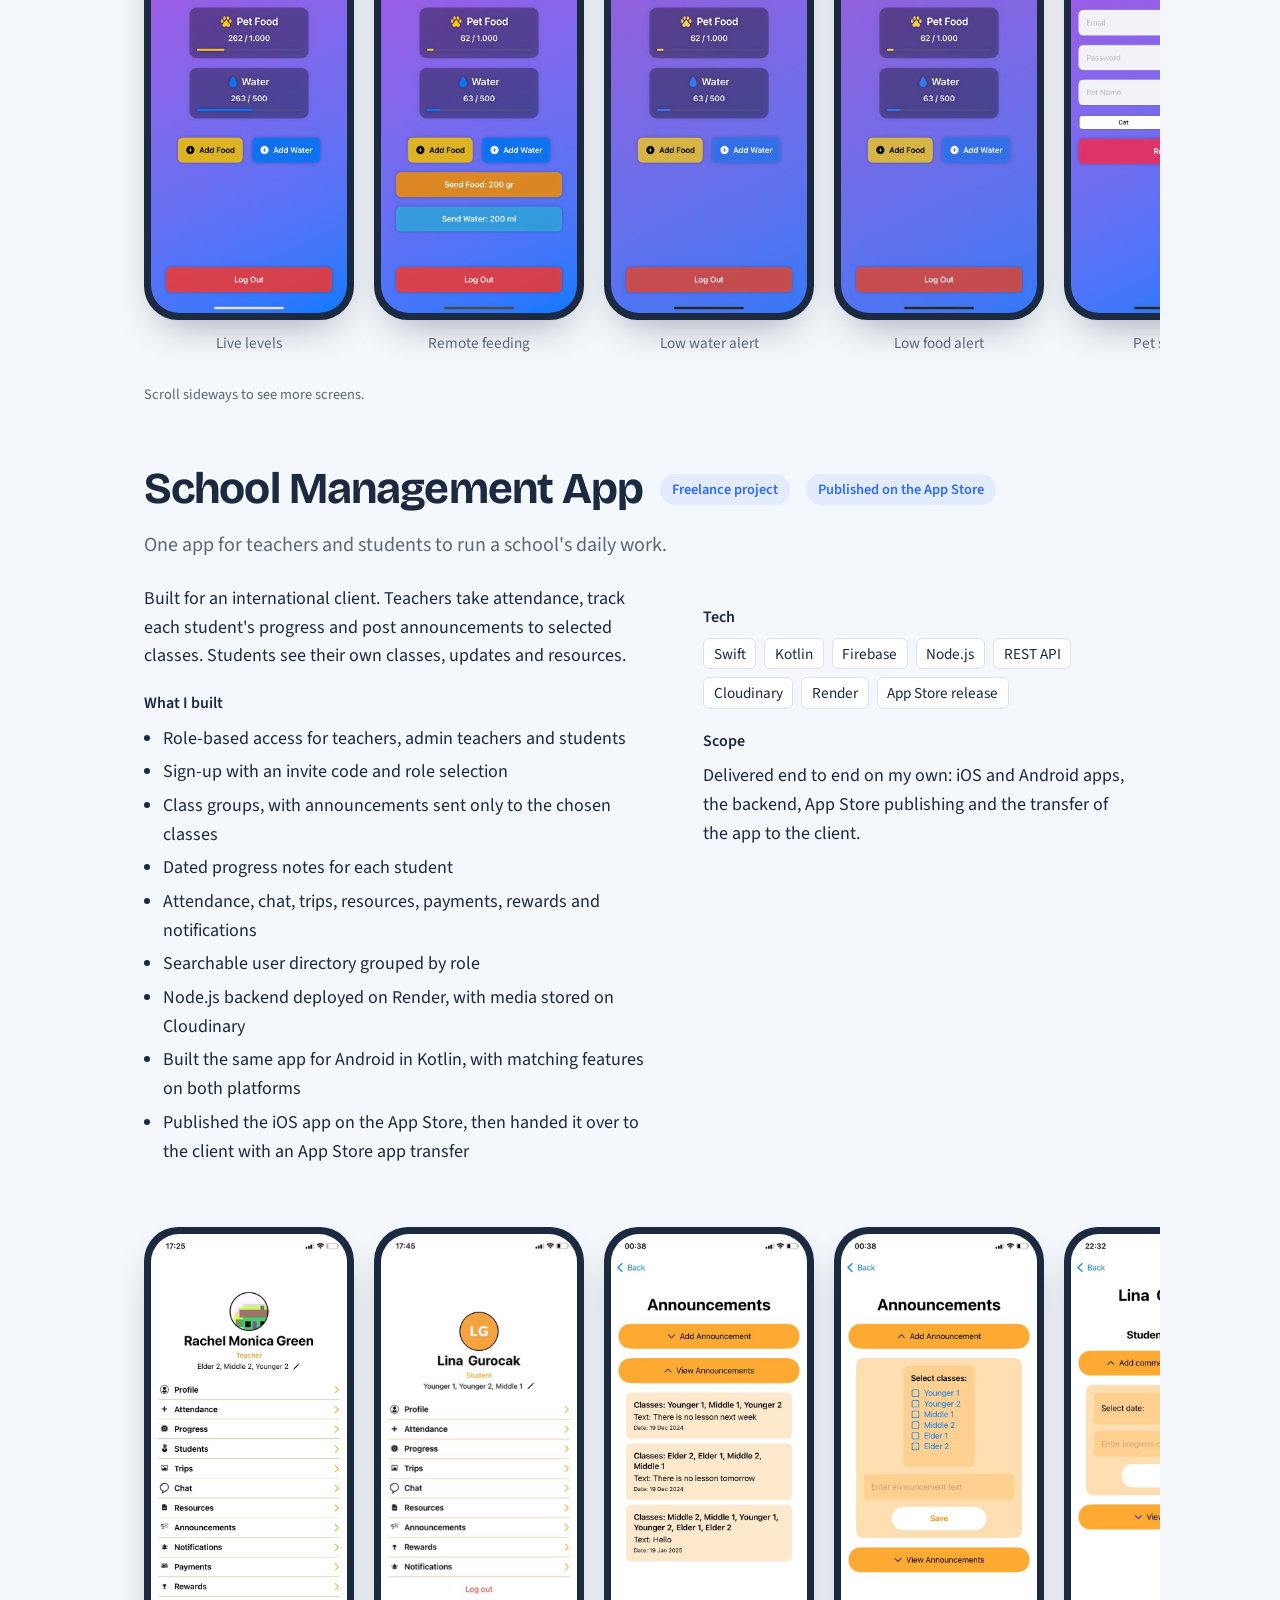
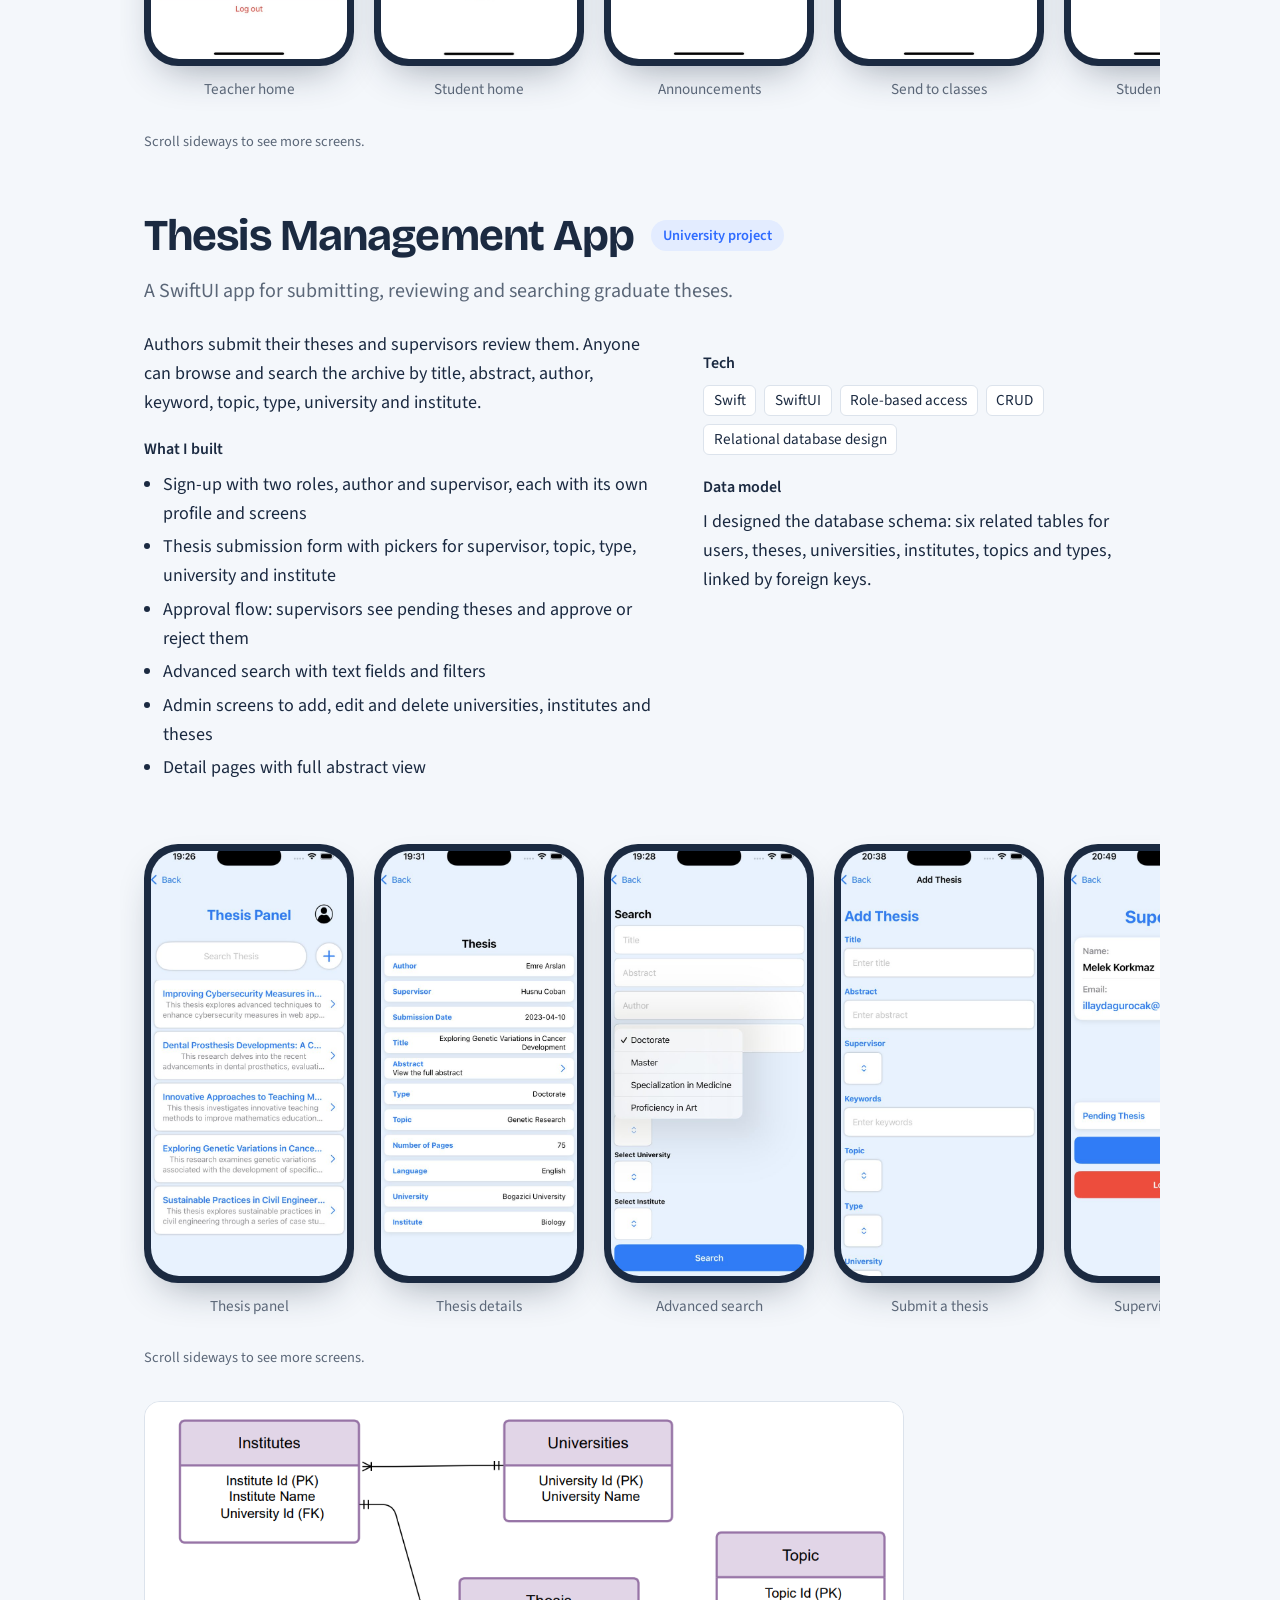
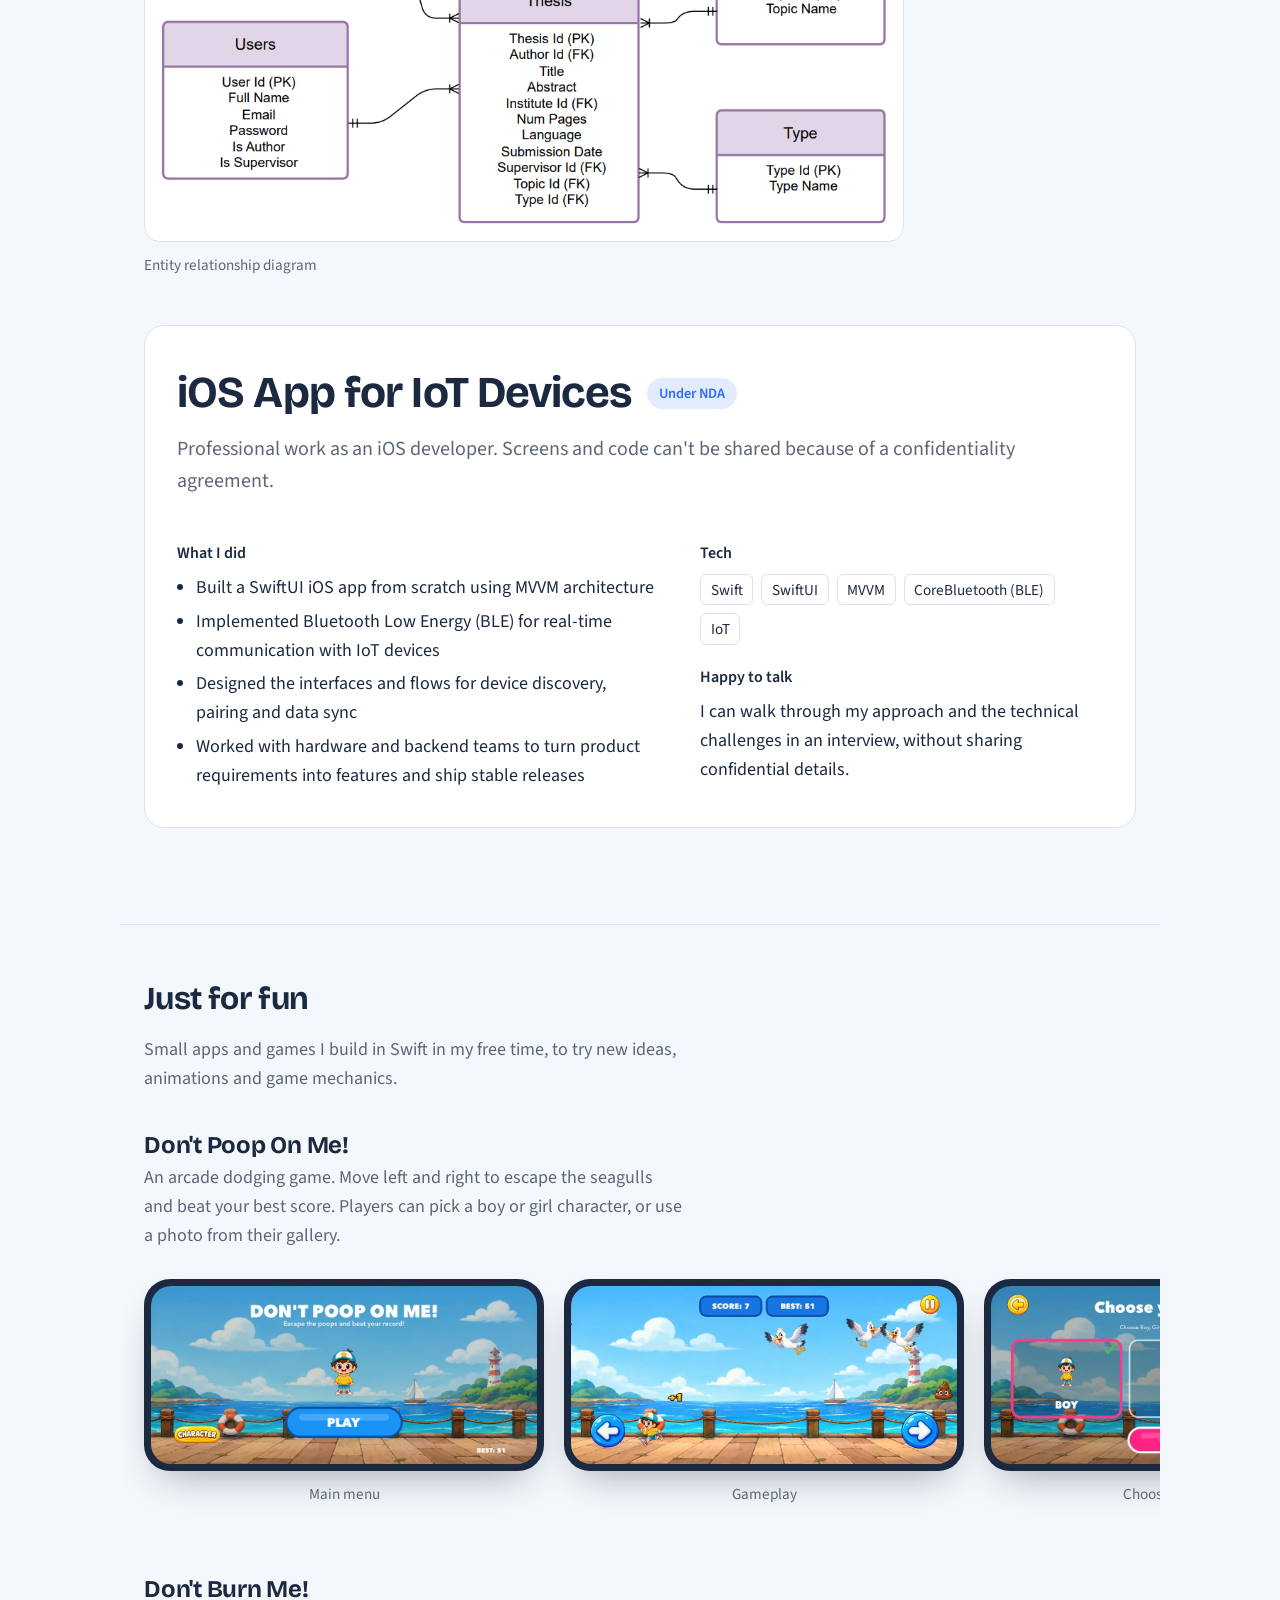
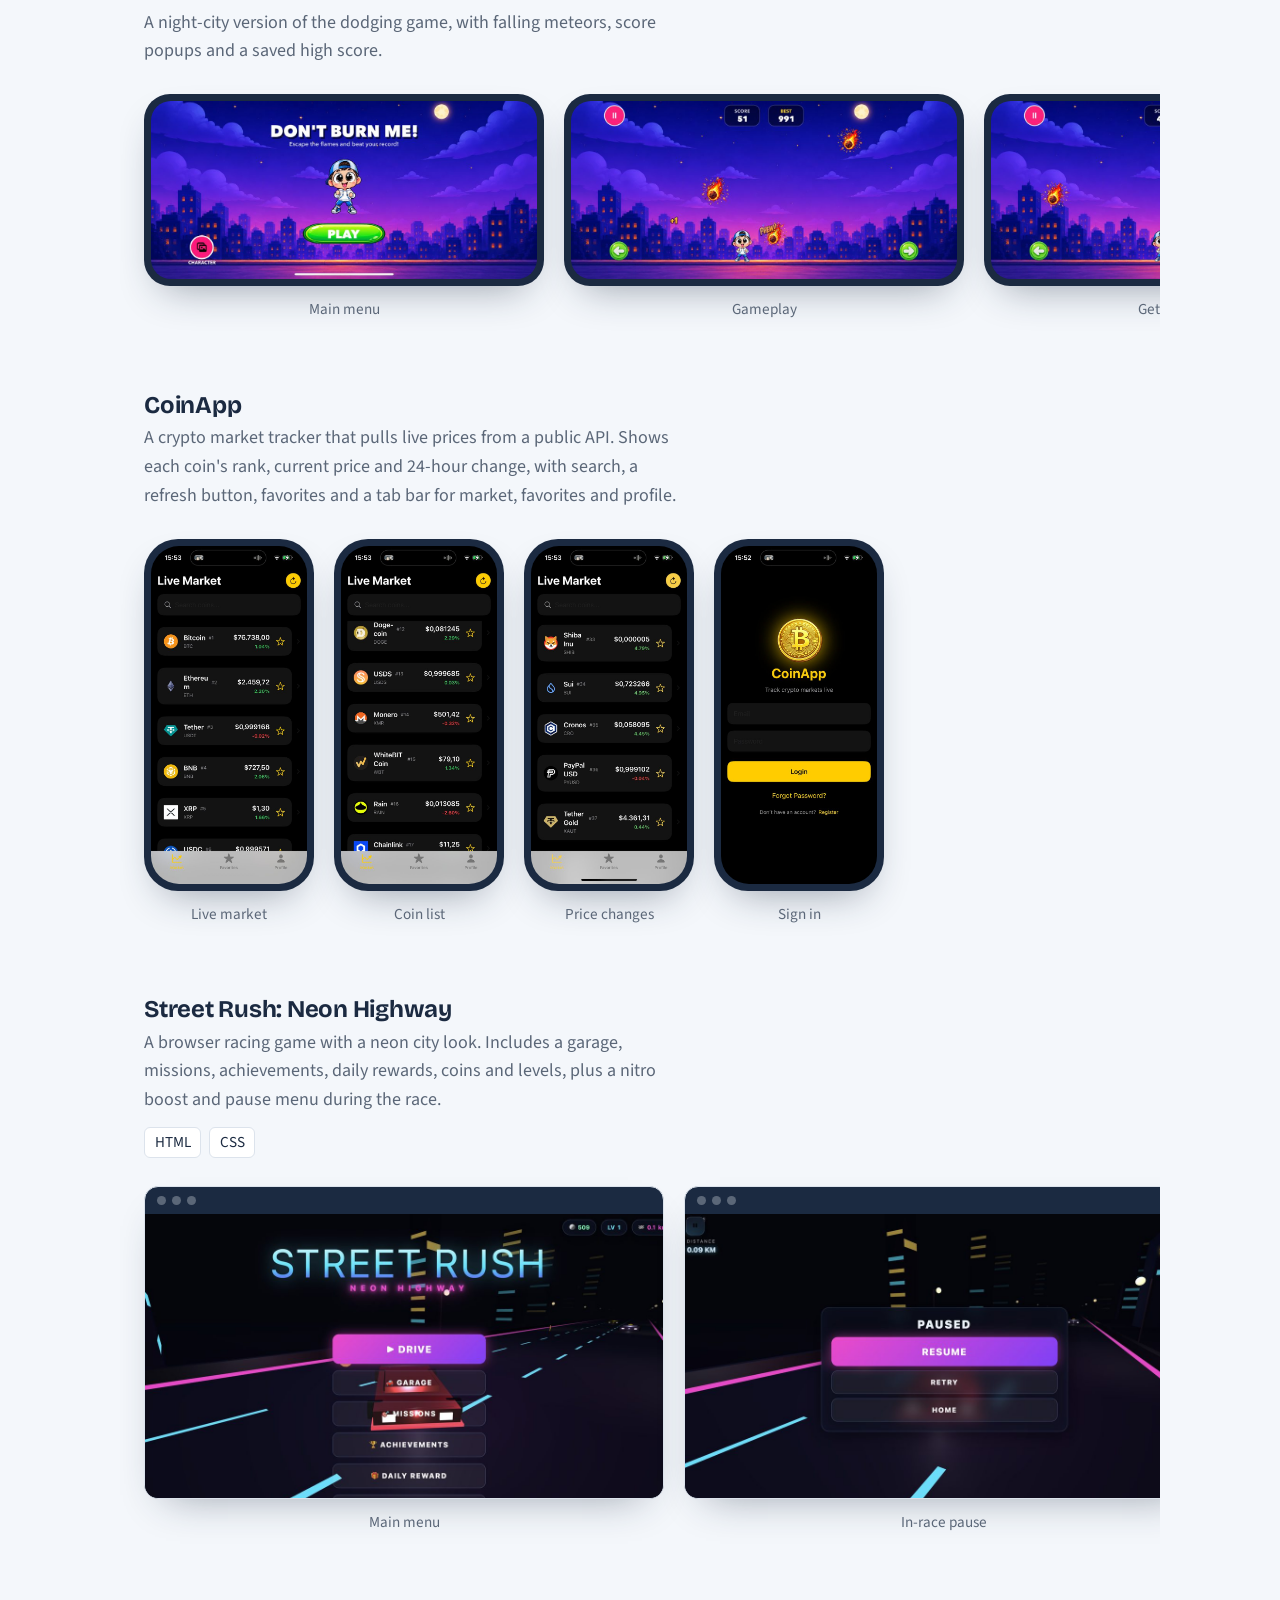
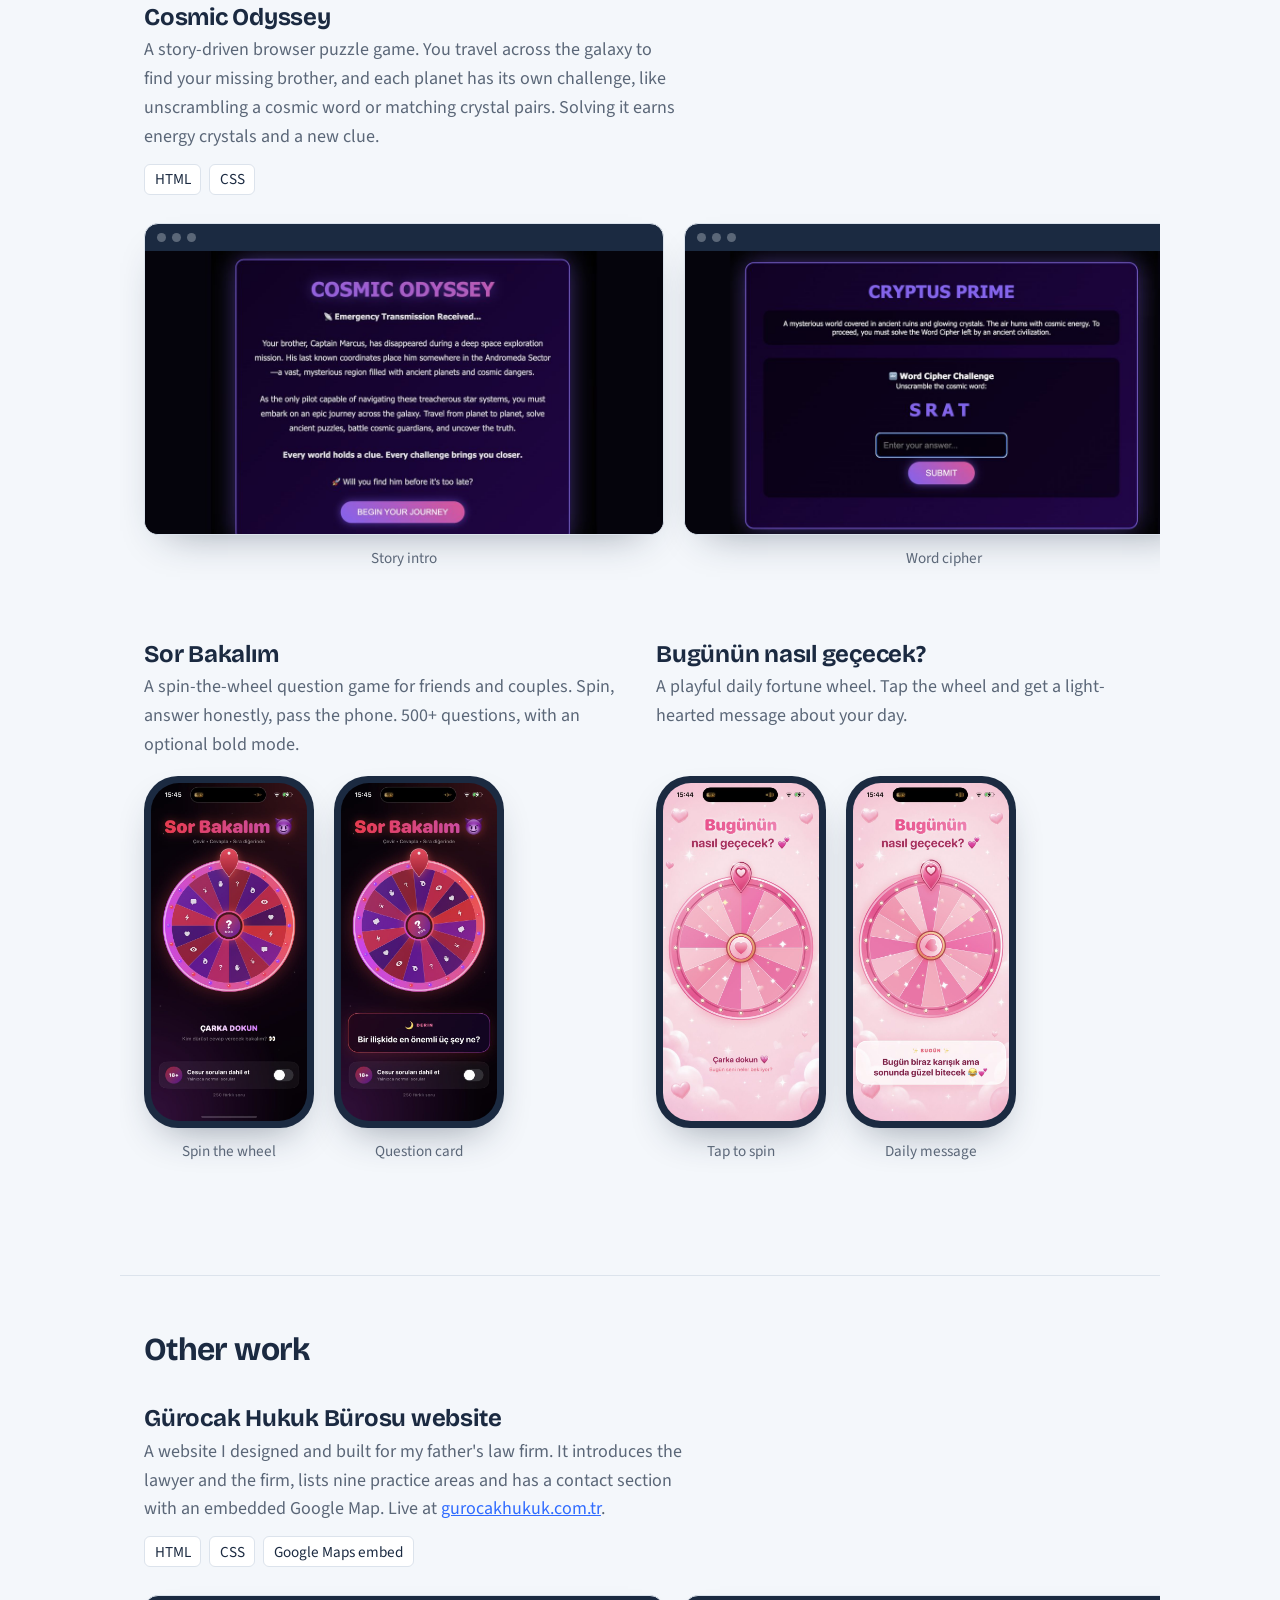
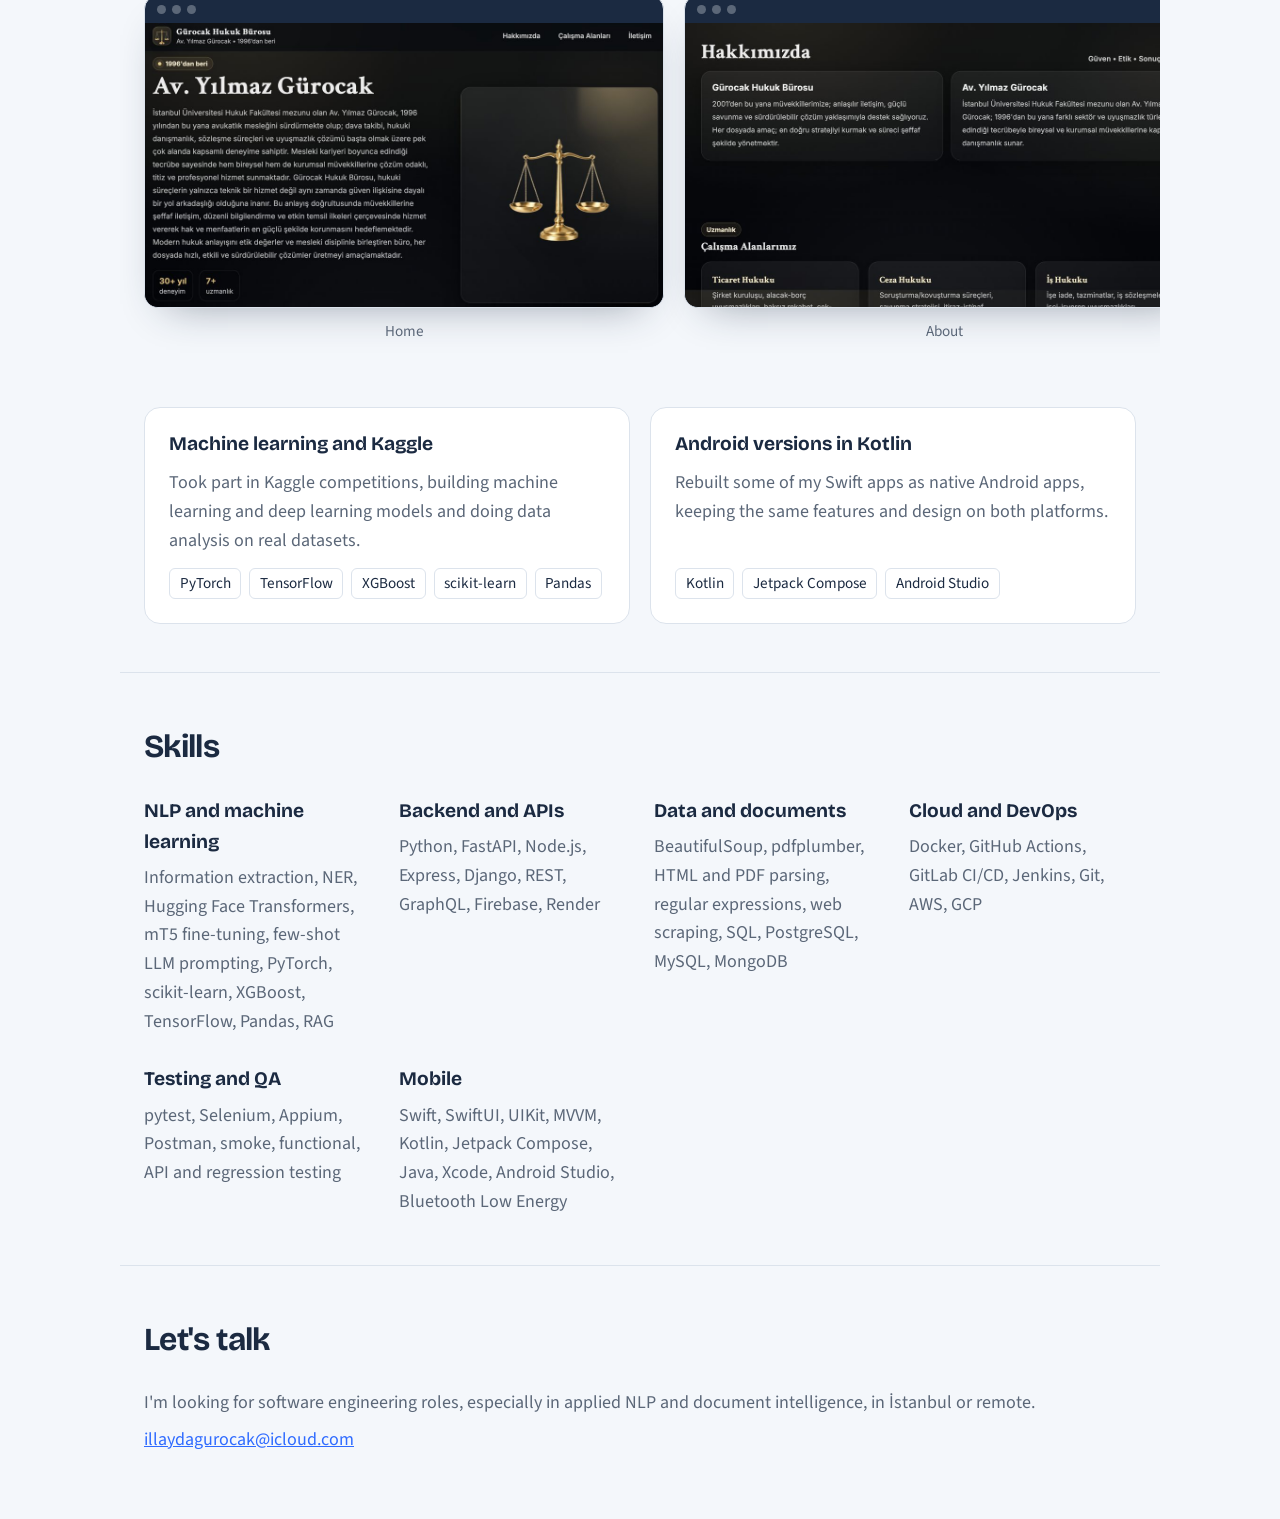
==== commit 283e1dfd: "Update index.html" ====
--- a/index.html
+++ b/index.html
@@ -214,16 +214,18 @@
 
 <header class="wrap">
   <h1>İlayda Gürocak</h1>
-  <p class="role">Computer Engineer · Software &amp; Applied AI/NLP</p>
+  <p class="role">Computer Engineer</p>
   <p class="intro">
     Computer engineer with hands-on experience in mobile (iOS and Android), backend and data-driven
-    development, now focused on applied NLP and document intelligence.
+    development. I now focus on applied NLP and document intelligence, and on turning what players and
+    users say into product decisions.
   </p>
   <p class="intro intro-more">
     I built and shipped an end-to-end Turkish legal-text extraction system that combines rule-based
     information extraction, fine-tuned transformers and few-shot LLMs, with label-free verification,
-    automated tests and CI. I&#39;m comfortable owning a problem from data collection to API deployment,
-    and measuring the results honestly.
+    automated tests and CI. Most recently, I analyzed 5,400+ App Store reviews of Turkish mobile games
+    with an open-source LLM and turned player feedback into product recommendations with measurable KPIs.
+    I&#39;m comfortable owning a problem from data collection to deployment, and measuring the results honestly.
   </p>
   <nav class="links" aria-label="Contact links">
     <a class="btn primary" href="mailto:illaydagurocak@icloud.com">Email me</a>
@@ -235,6 +237,54 @@
 <main>
   <section class="wrap" id="projects">
     <h2>Projects</h2>
+
+    <!-- ===== Player Feedback Radar ===== -->
+    <article class="project">
+      <div class="project-head">
+        <h3>Player Feedback Radar</h3>
+        <span class="status">Product analytics</span>
+        <span class="status">Live dashboard</span>
+      </div>
+      <p class="tagline">What players complain about in Turkish mobile games, and what a product team could do about it.</p>
+
+      <div class="project-body">
+        <div>
+          <p>
+            I collected 5,400+ App Store reviews of games from Dream Games, Peak, Rollic and Gulliver&#39;s Games
+            across four markets (US, UK, Germany, Türkiye), labelled them with an open-source language model
+            and turned the patterns into product recommendations for each game.
+          </p>
+          <h4>What I did</h4>
+          <ul>
+            <li>Designed a 13-category player feedback taxonomy (difficulty, monetization, ads, events, bugs, UX and more), each tied to a product KPI</li>
+            <li>Labelled every review for topic, sentiment, severity and churn signal with Qwen2.5-7B on a free Colab GPU, and checked the results by hand (97.5% sentiment and main-topic accuracy)</li>
+            <li>Found each game&#39;s main product risk, e.g. 15.7% of Royal Match reviews say the game is not what its ads show, and mid-game ads frustrate even happy Word Tiles GO players</li>
+            <li>Proposed three testable improvements per game with the metric to watch (retention, IAP conversion, ad revenue)</li>
+            <li>Built an interactive dashboard where every number traces back to its data</li>
+          </ul>
+        </div>
+        <div>
+          <h4>Tech</h4>
+          <ul class="tags">
+            <li>Python</li><li>pandas</li><li>Qwen2.5-7B</li><li>LLM evaluation</li>
+            <li>d3.js</li><li>Google Colab</li><li>GitHub Pages</li>
+          </ul>
+          <h4>Links</h4>
+          <p><a href="https://ilaydagurocak.github.io/player-feedback-radar/dashboard.html" target="_blank" rel="noopener">Live dashboard</a> · <a href="https://github.com/ilaydagurocak/player-feedback-radar" target="_blank" rel="noopener">Code on GitHub</a></p>
+          <h4>Note</h4>
+          <p>Independent portfolio work, not affiliated with the studios mentioned.</p>
+        </div>
+      </div>
+
+      <div class="gallery" tabindex="0" aria-label="Player Feedback Radar dashboard screenshots, scroll horizontally">
+        <figure class="shot"><div class="browser"><div class="bar" aria-hidden="true"><span></span><span></span><span></span></div><img src="images/pfr/overview.jpg" alt="Dashboard overview table comparing four games" loading="lazy"></div><figcaption>Games at a glance</figcaption></figure>
+        <figure class="shot"><div class="browser"><div class="bar" aria-hidden="true"><span></span><span></span><span></span></div><img src="images/pfr/heatmap.jpg" alt="Complaint heatmap by game and category" loading="lazy"></div><figcaption>Complaint map</figcaption></figure>
+        <figure class="shot"><div class="browser"><div class="bar" aria-hidden="true"><span></span><span></span><span></span></div><img src="images/pfr/royal-match.jpg" alt="Royal Match findings and recommendations" loading="lazy"></div><figcaption>Royal Match deep dive</figcaption></figure>
+        <figure class="shot"><div class="browser"><div class="bar" aria-hidden="true"><span></span><span></span><span></span></div><img src="images/pfr/word-tiles-go.jpg" alt="Word Tiles GO findings and recommendations" loading="lazy"></div><figcaption>Word Tiles GO deep dive</figcaption></figure>
+        <figure class="shot"><div class="browser"><div class="bar" aria-hidden="true"><span></span><span></span><span></span></div><img src="images/pfr/store-gap.jpg" alt="Store rating compared with written review rating" loading="lazy"></div><figcaption>Silent majority vs. vocal critics</figcaption></figure>
+      </div>
+      <p class="hint">Scroll sideways to see more screens. The dashboard is in Turkish.</p>
+    </article>
 
     <!-- ===== MevzuatRadar ===== -->
     <article class="project">
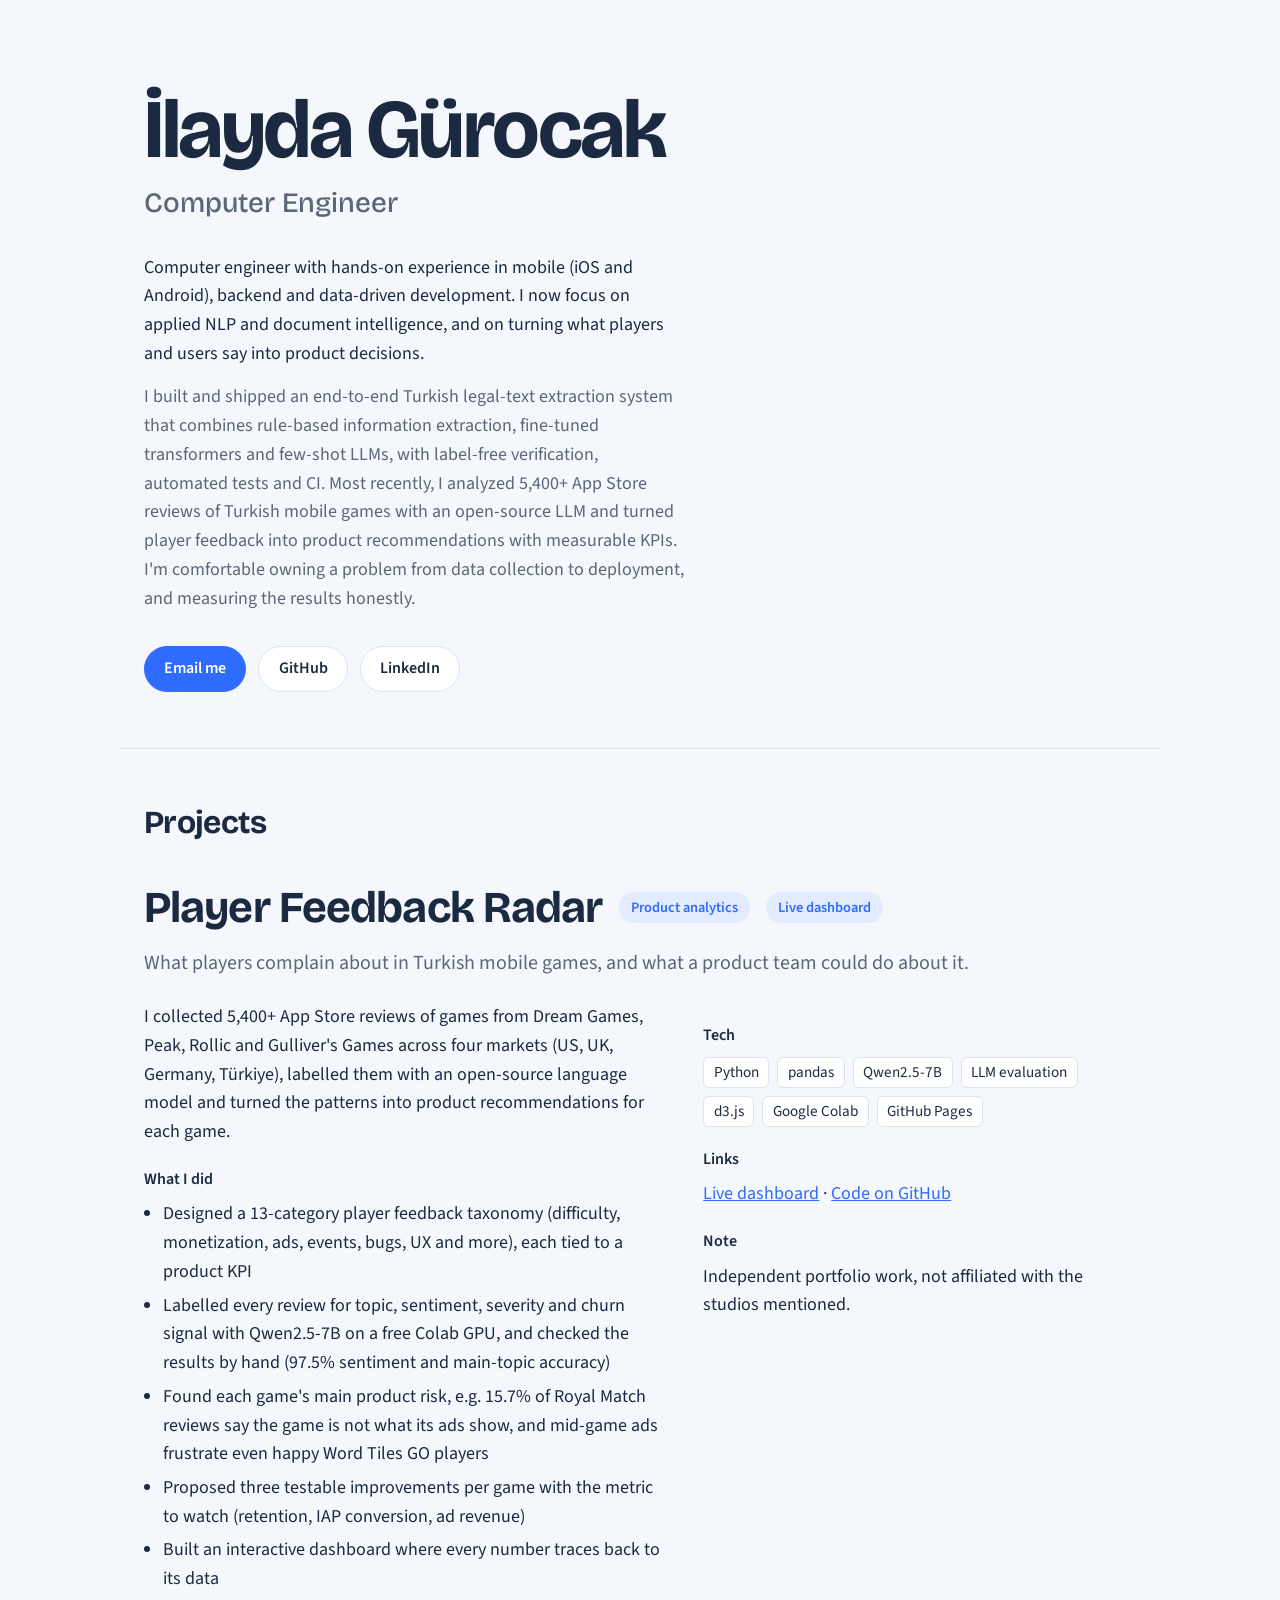
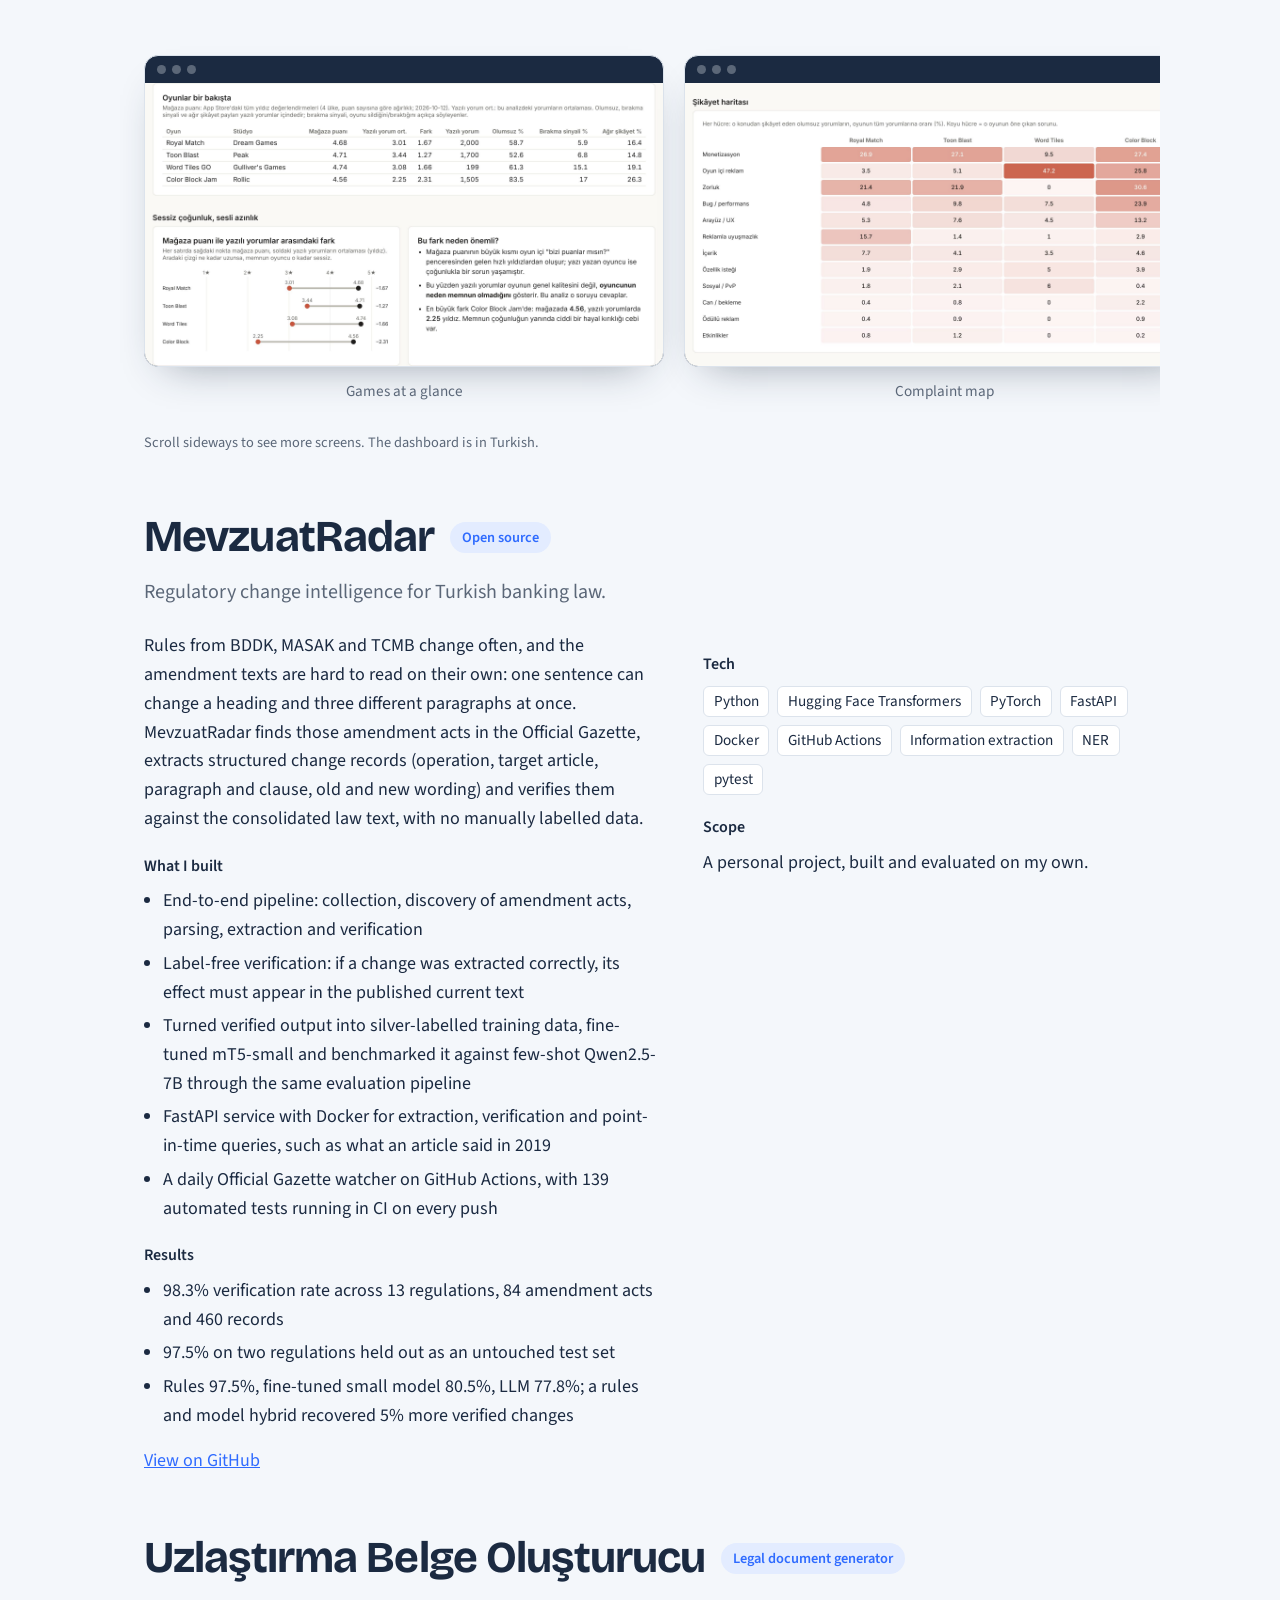
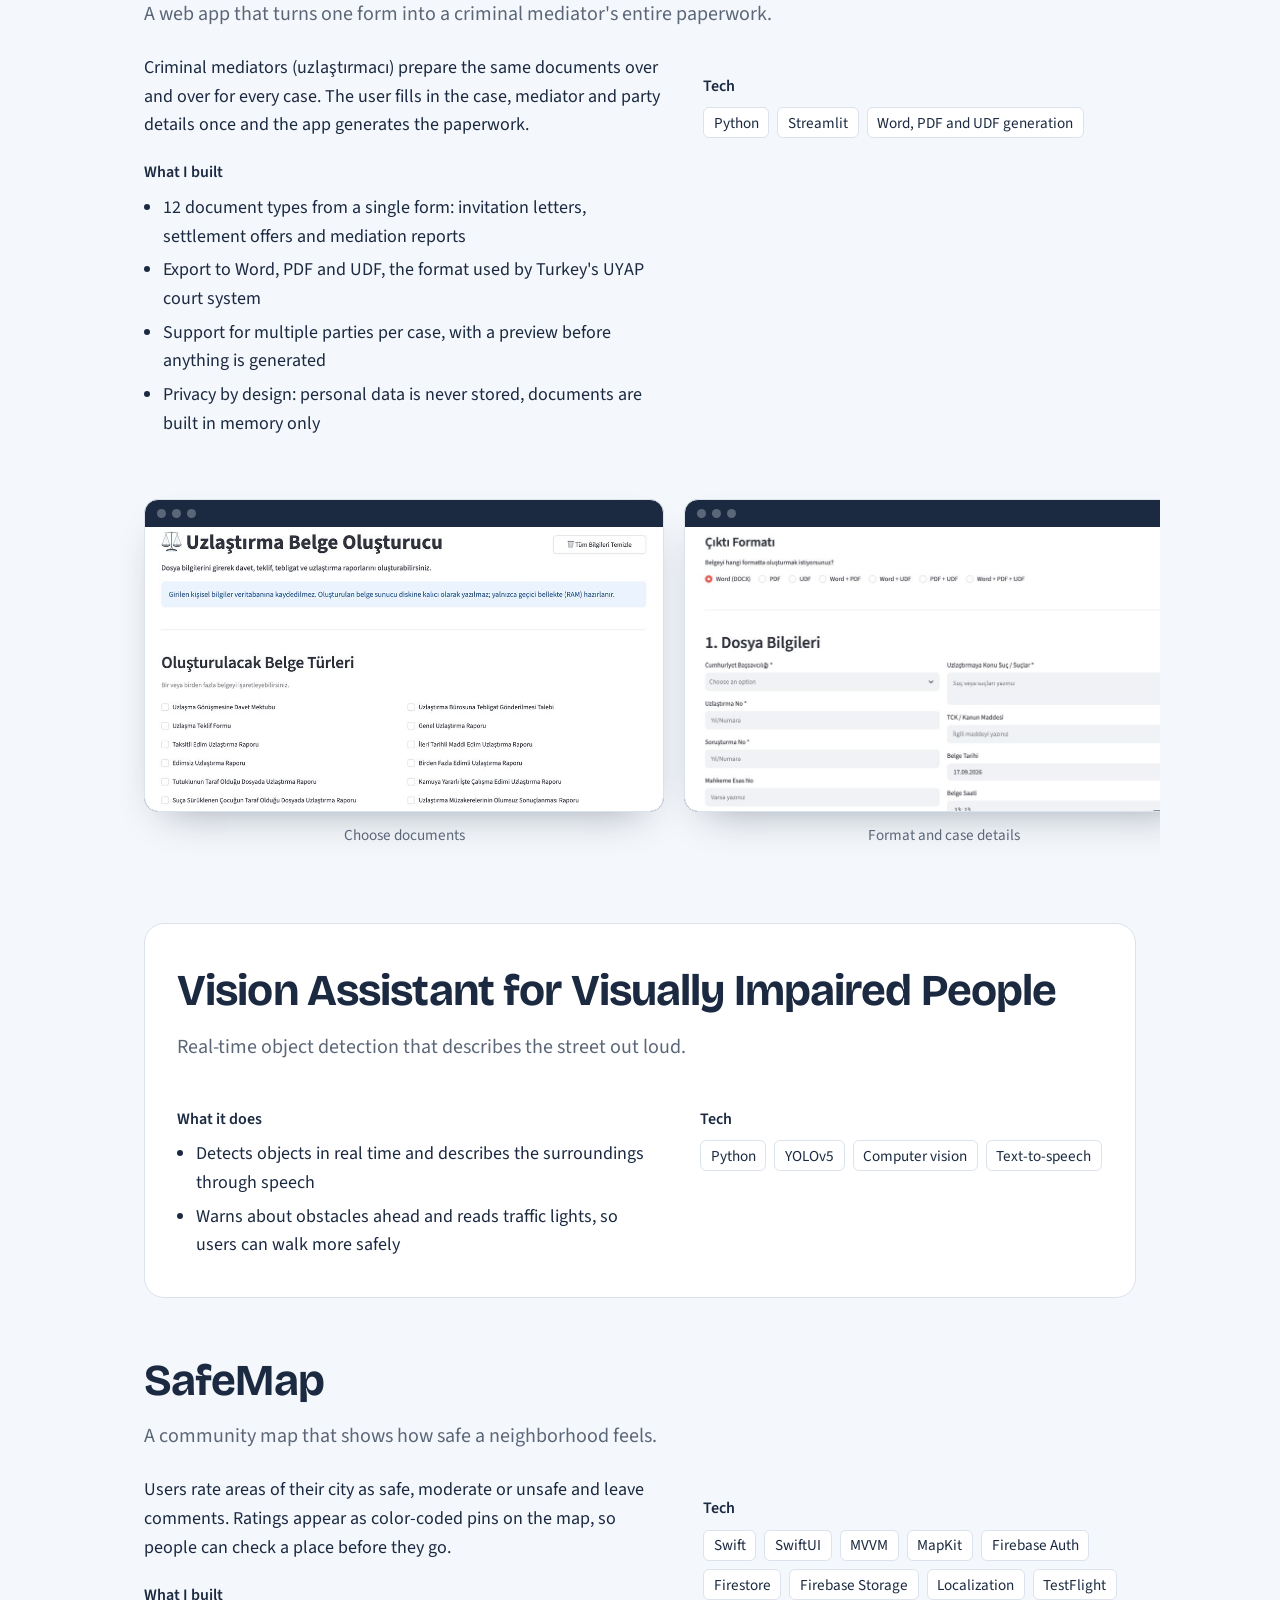
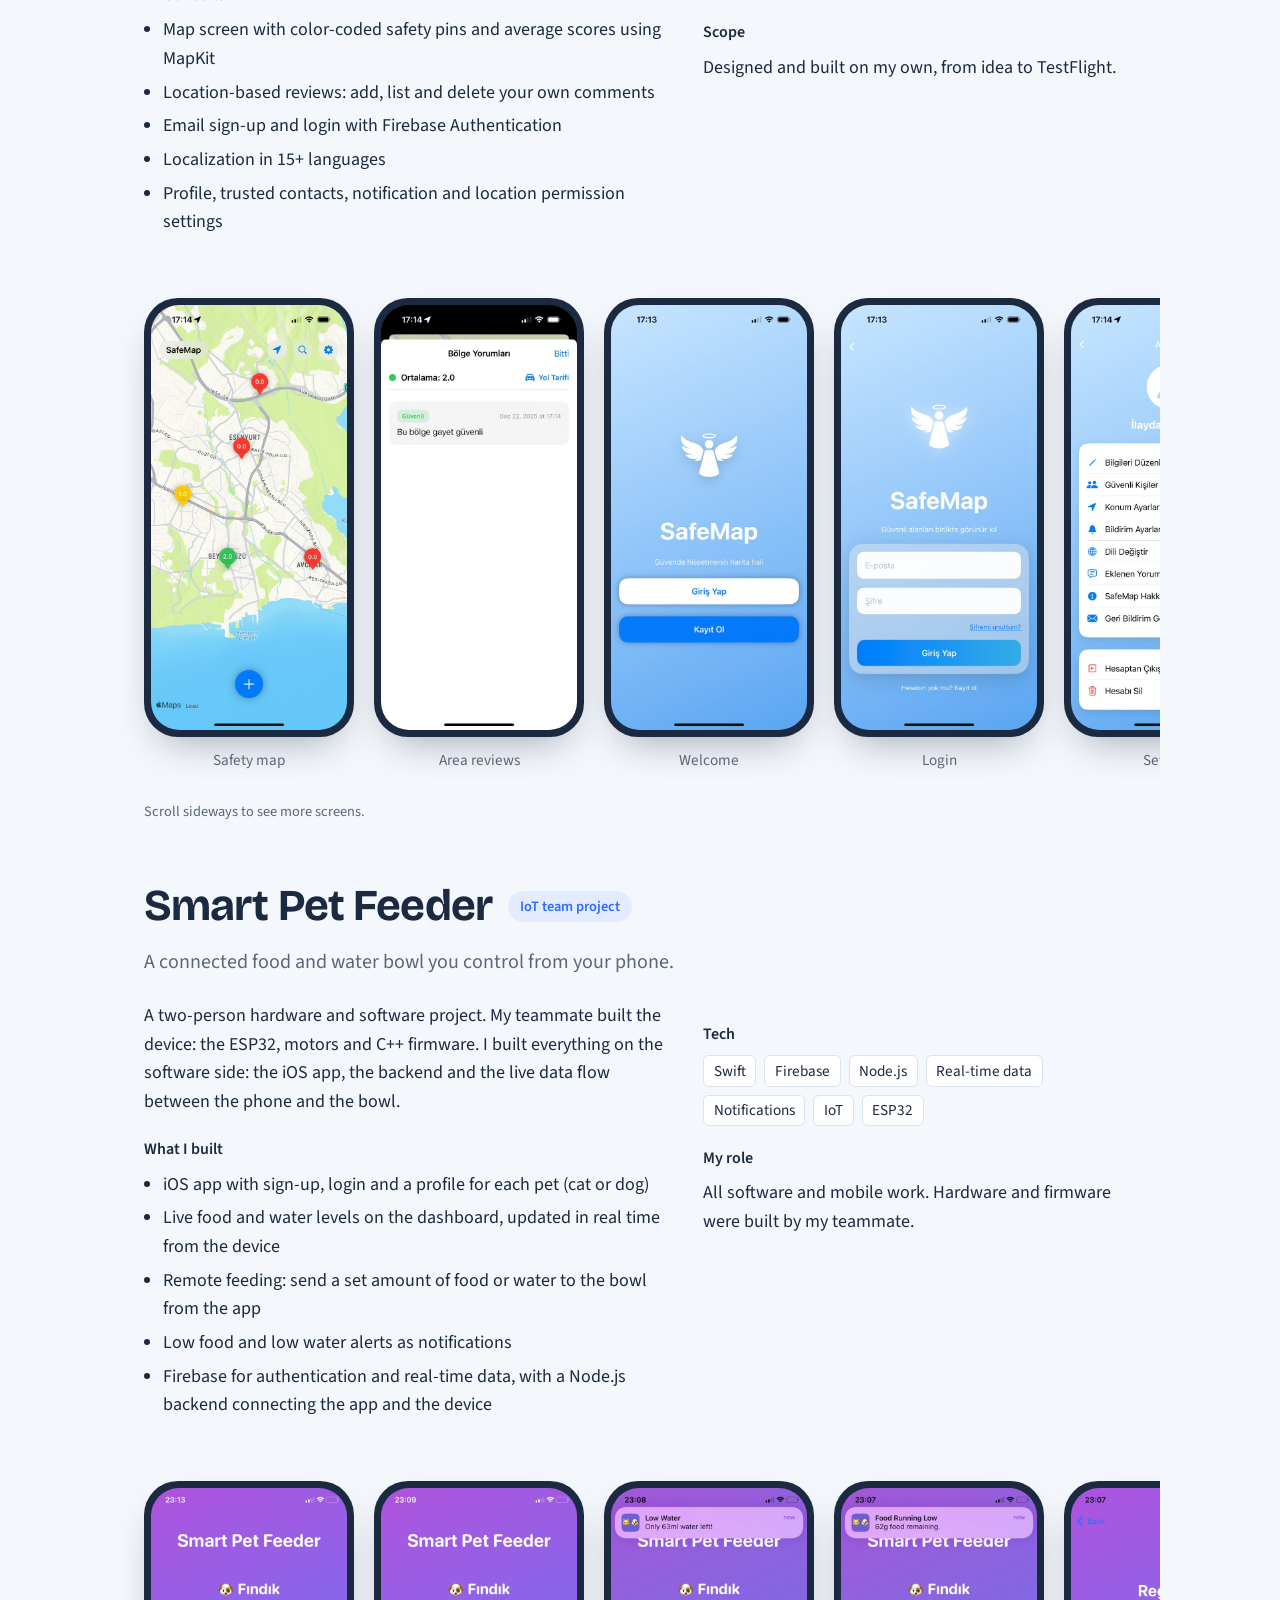
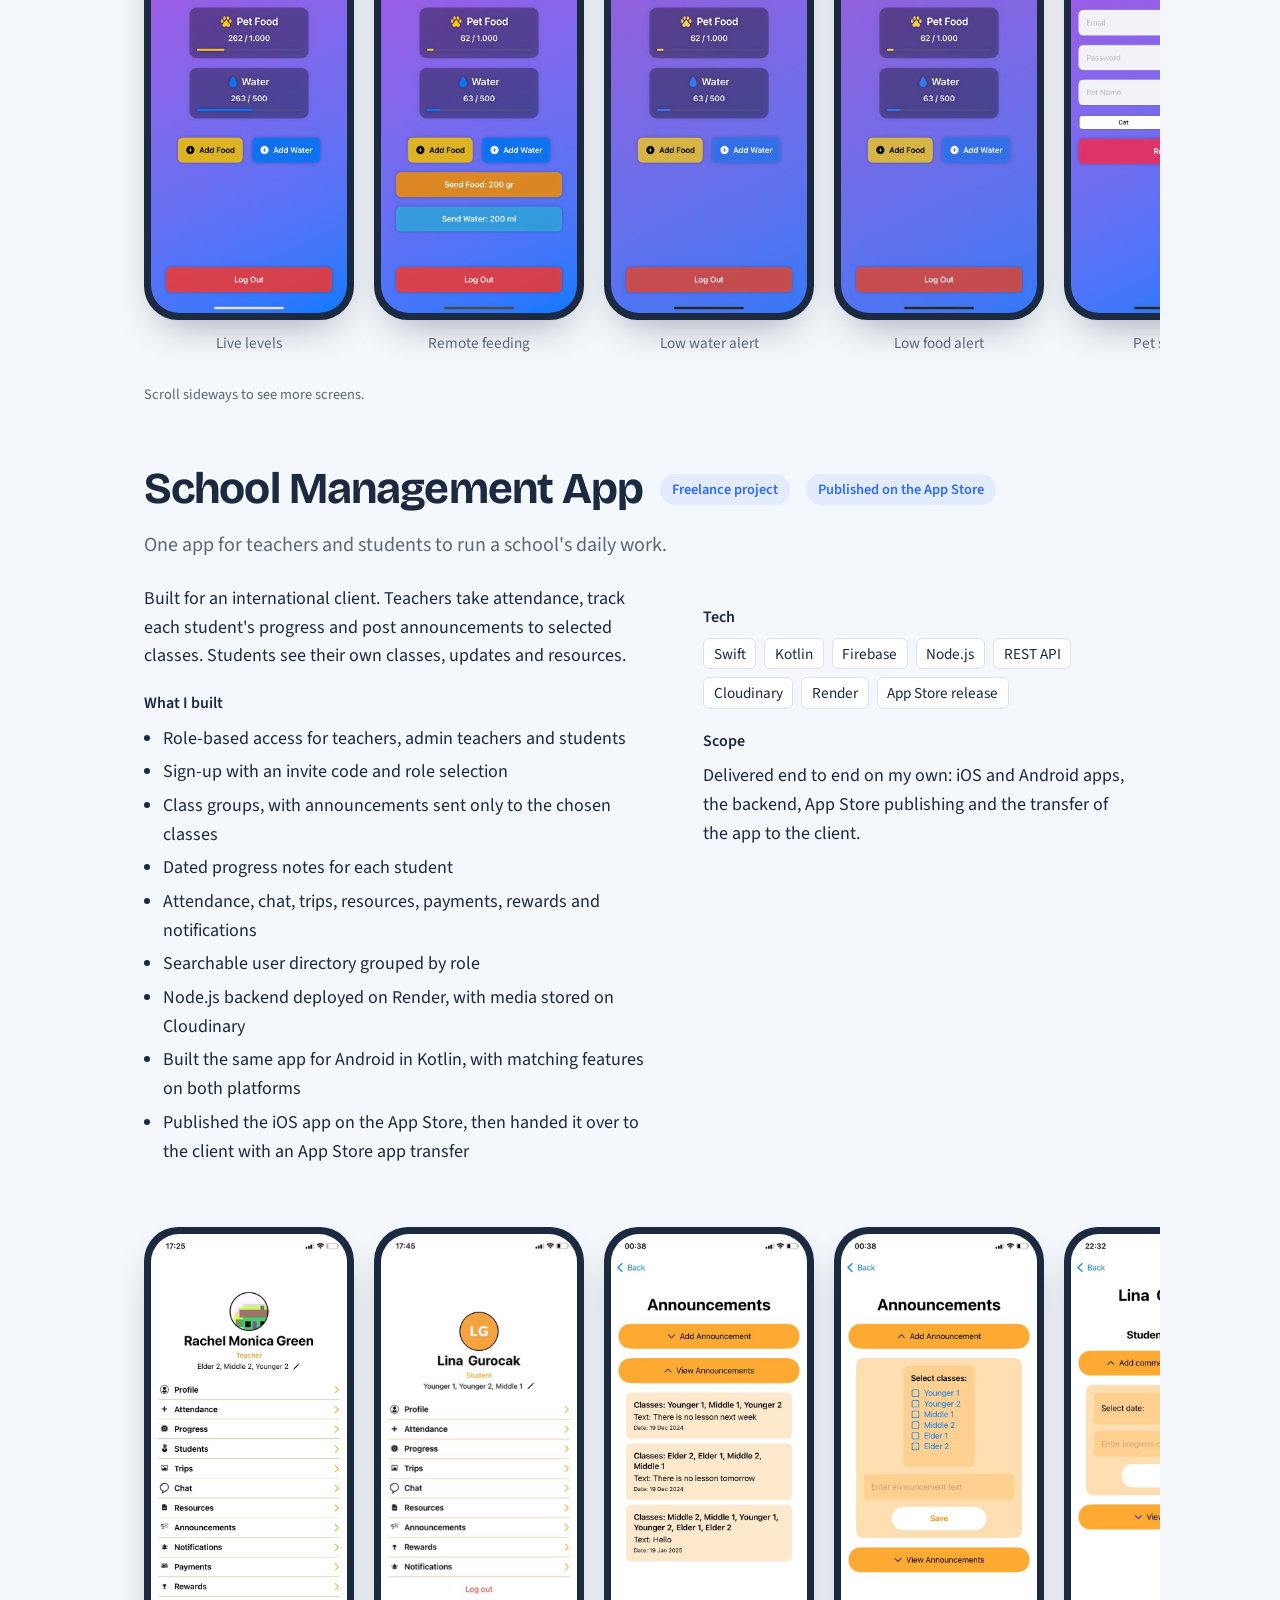
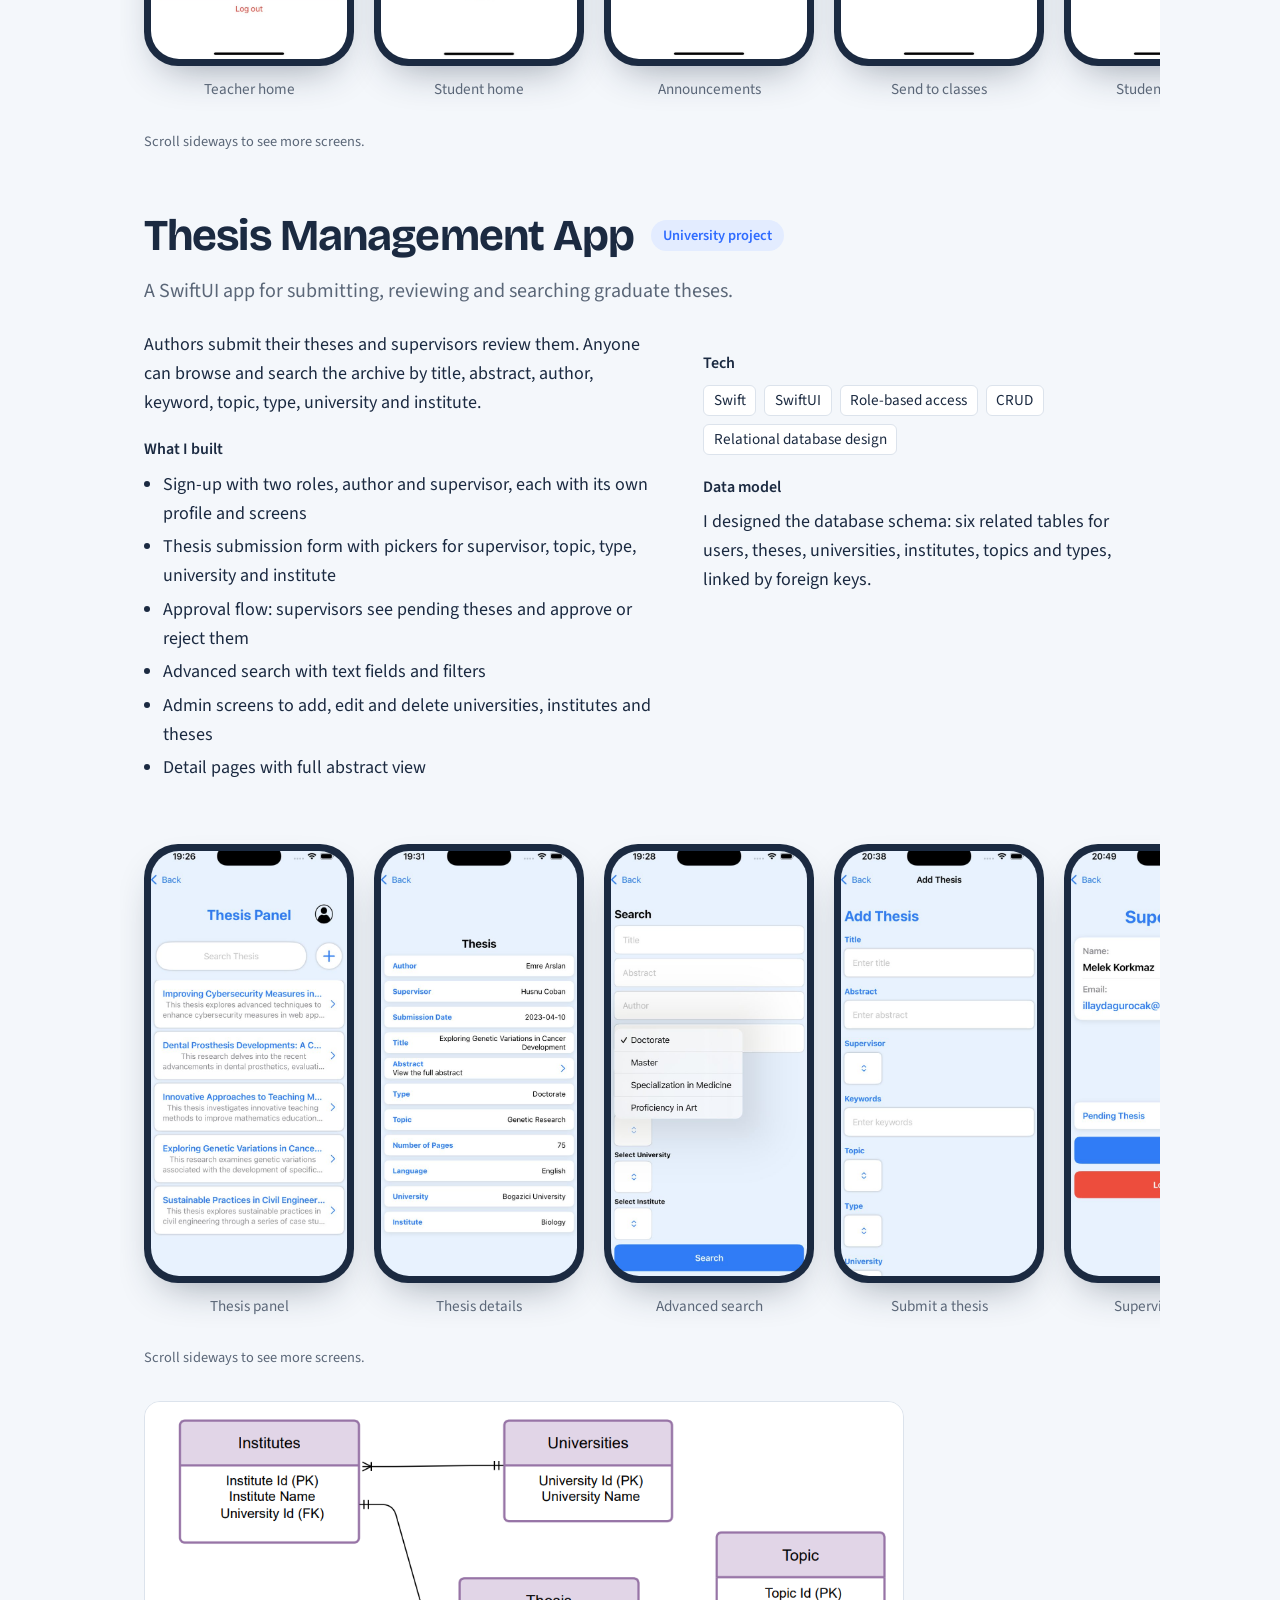
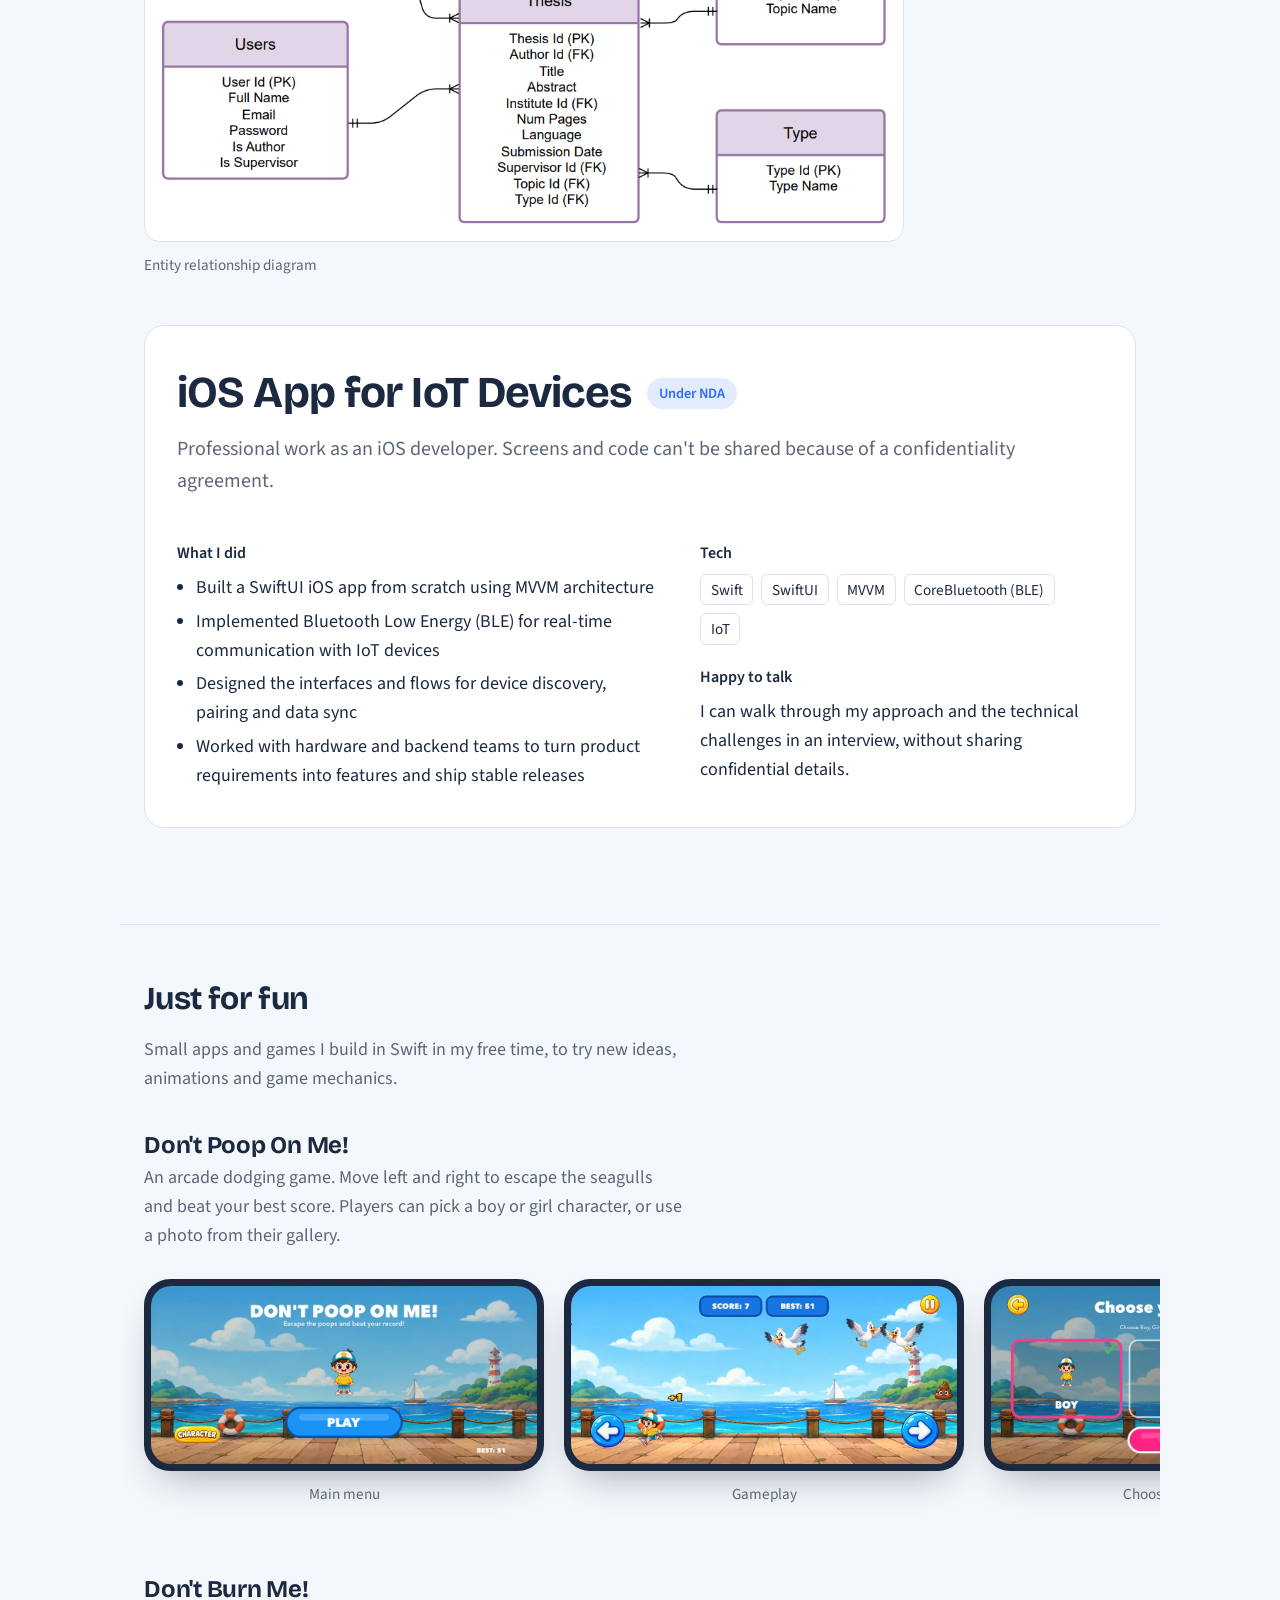
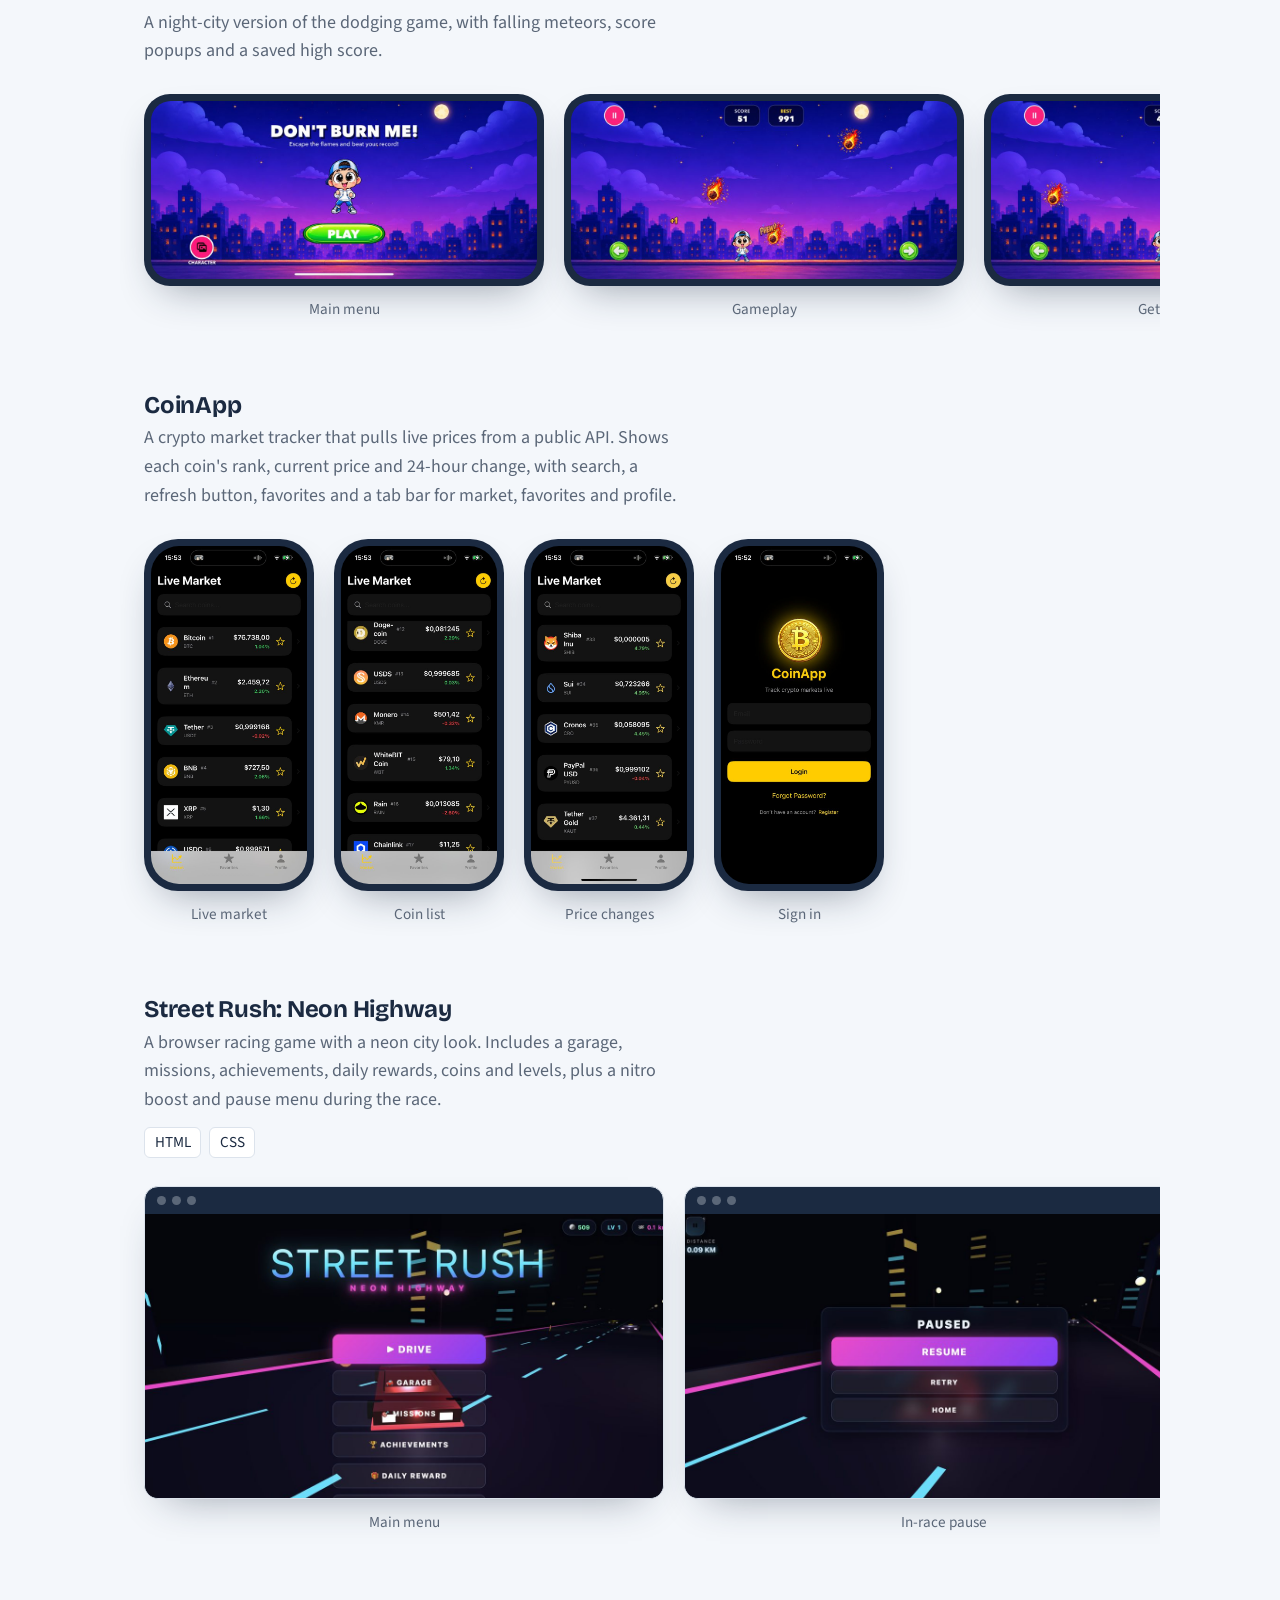
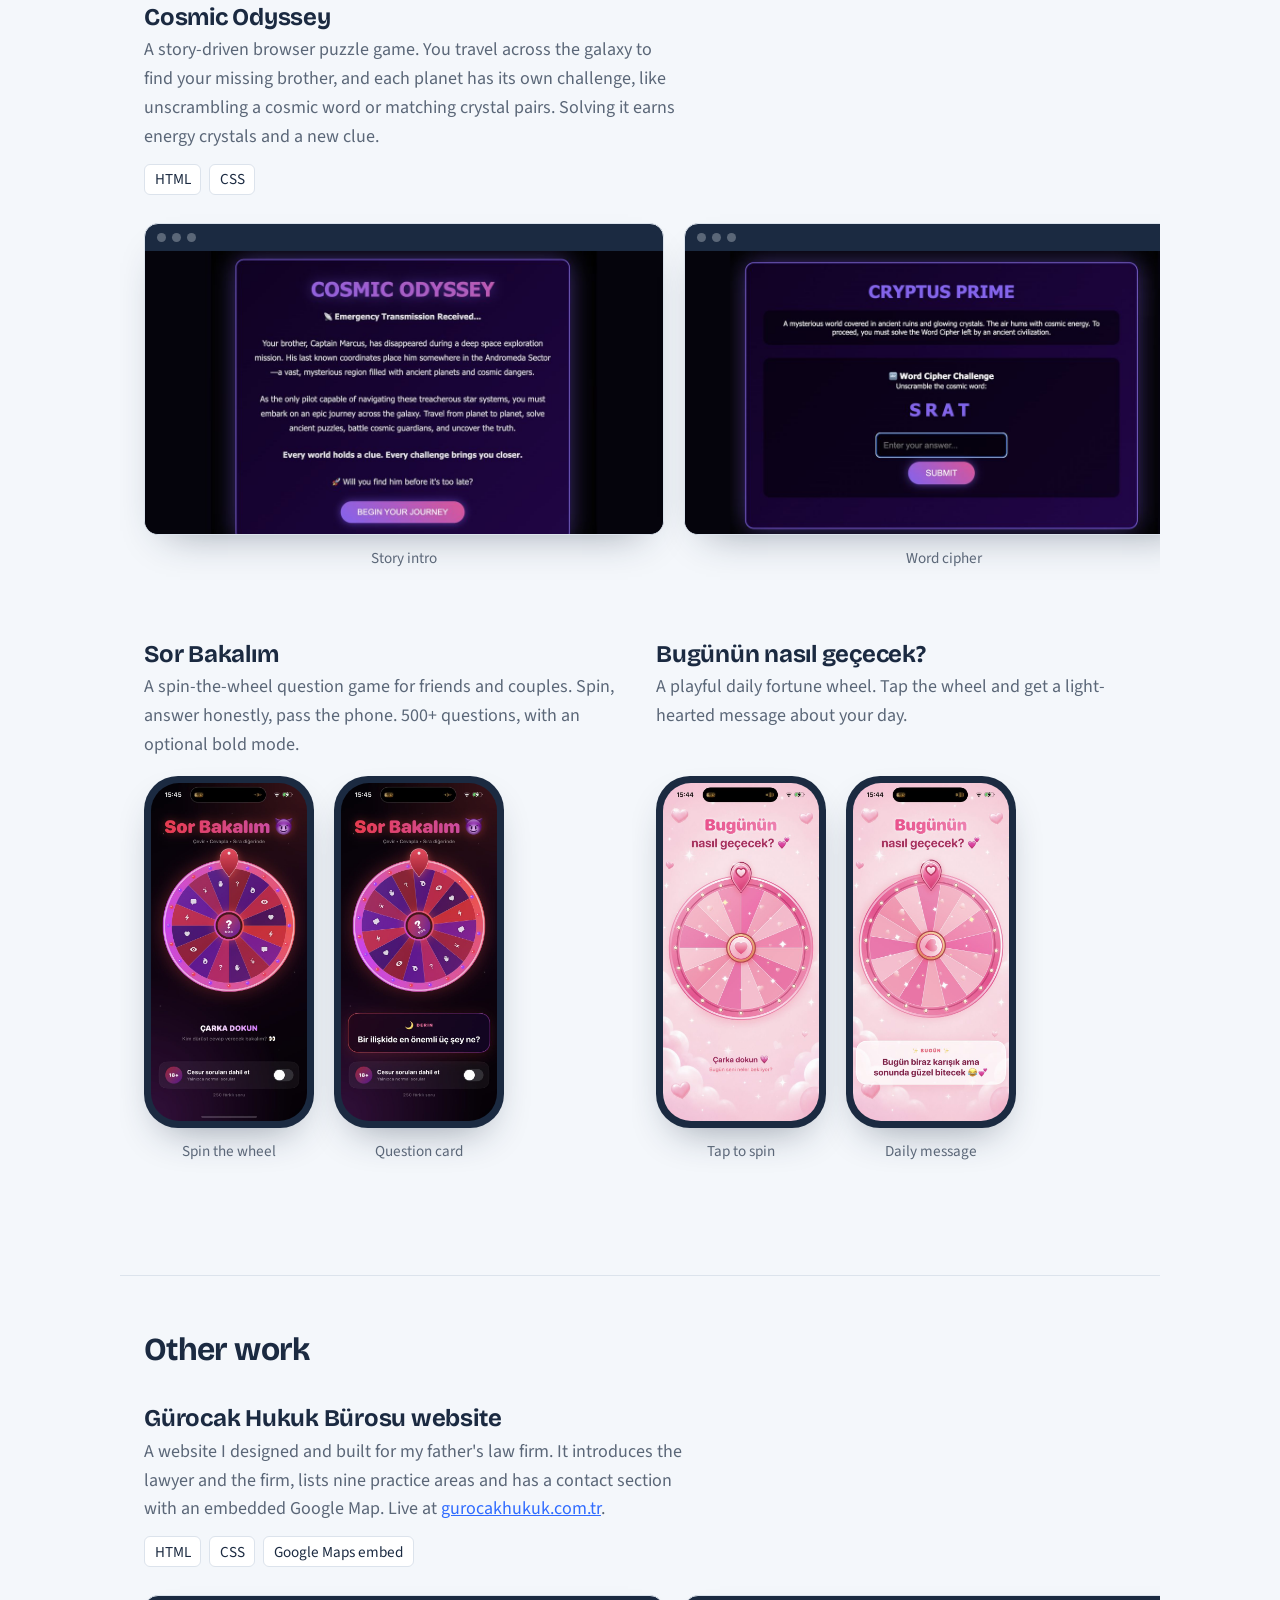
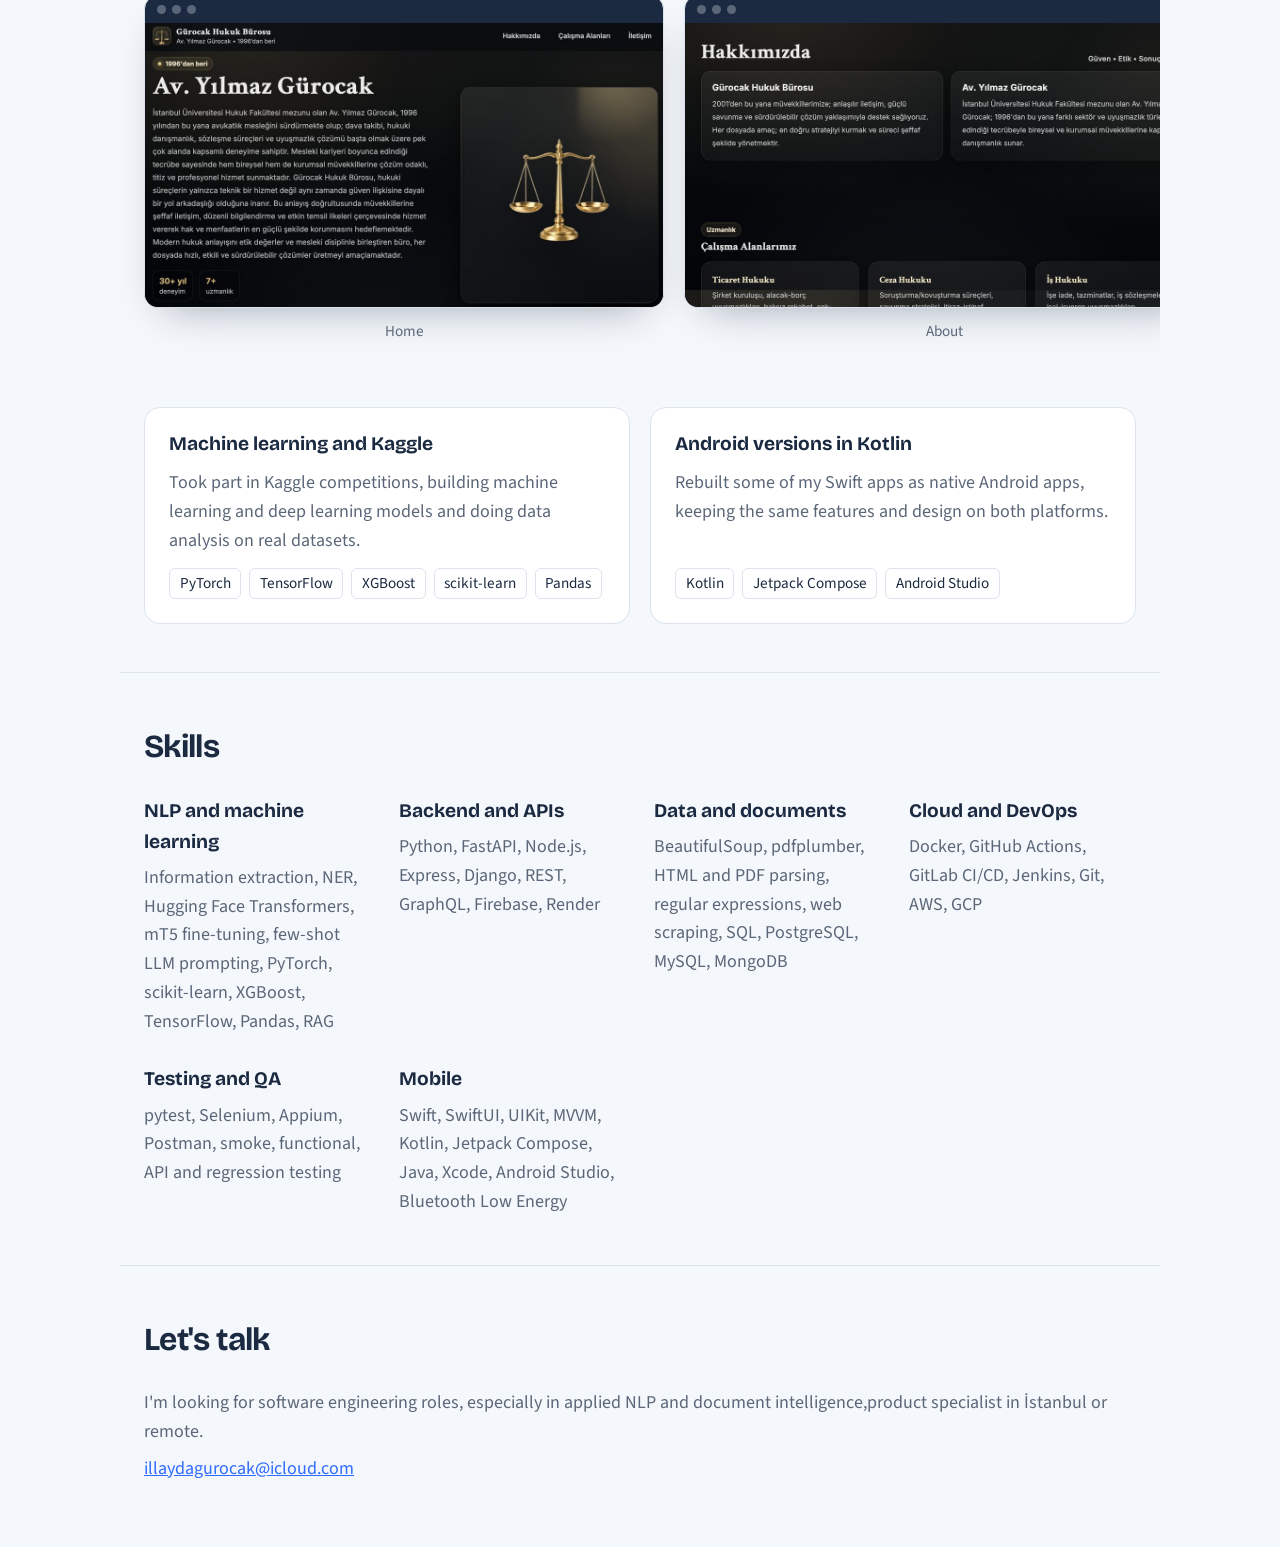
==== commit 168a6dbe: "Update index.html" ====
--- a/index.html
+++ b/index.html
@@ -746,7 +746,7 @@
 
 <footer class="wrap">
   <h2>Let's talk</h2>
-  <p>I'm looking for software engineering roles, especially in applied NLP and document intelligence, in İstanbul or remote.</p>
+  <p>I'm looking for software engineering roles, especially in applied NLP and document intelligence,product specialist in İstanbul or remote.</p>
   <p><a href="mailto:illaydagurocak@icloud.com">illaydagurocak@icloud.com</a></p>
 </footer>
 
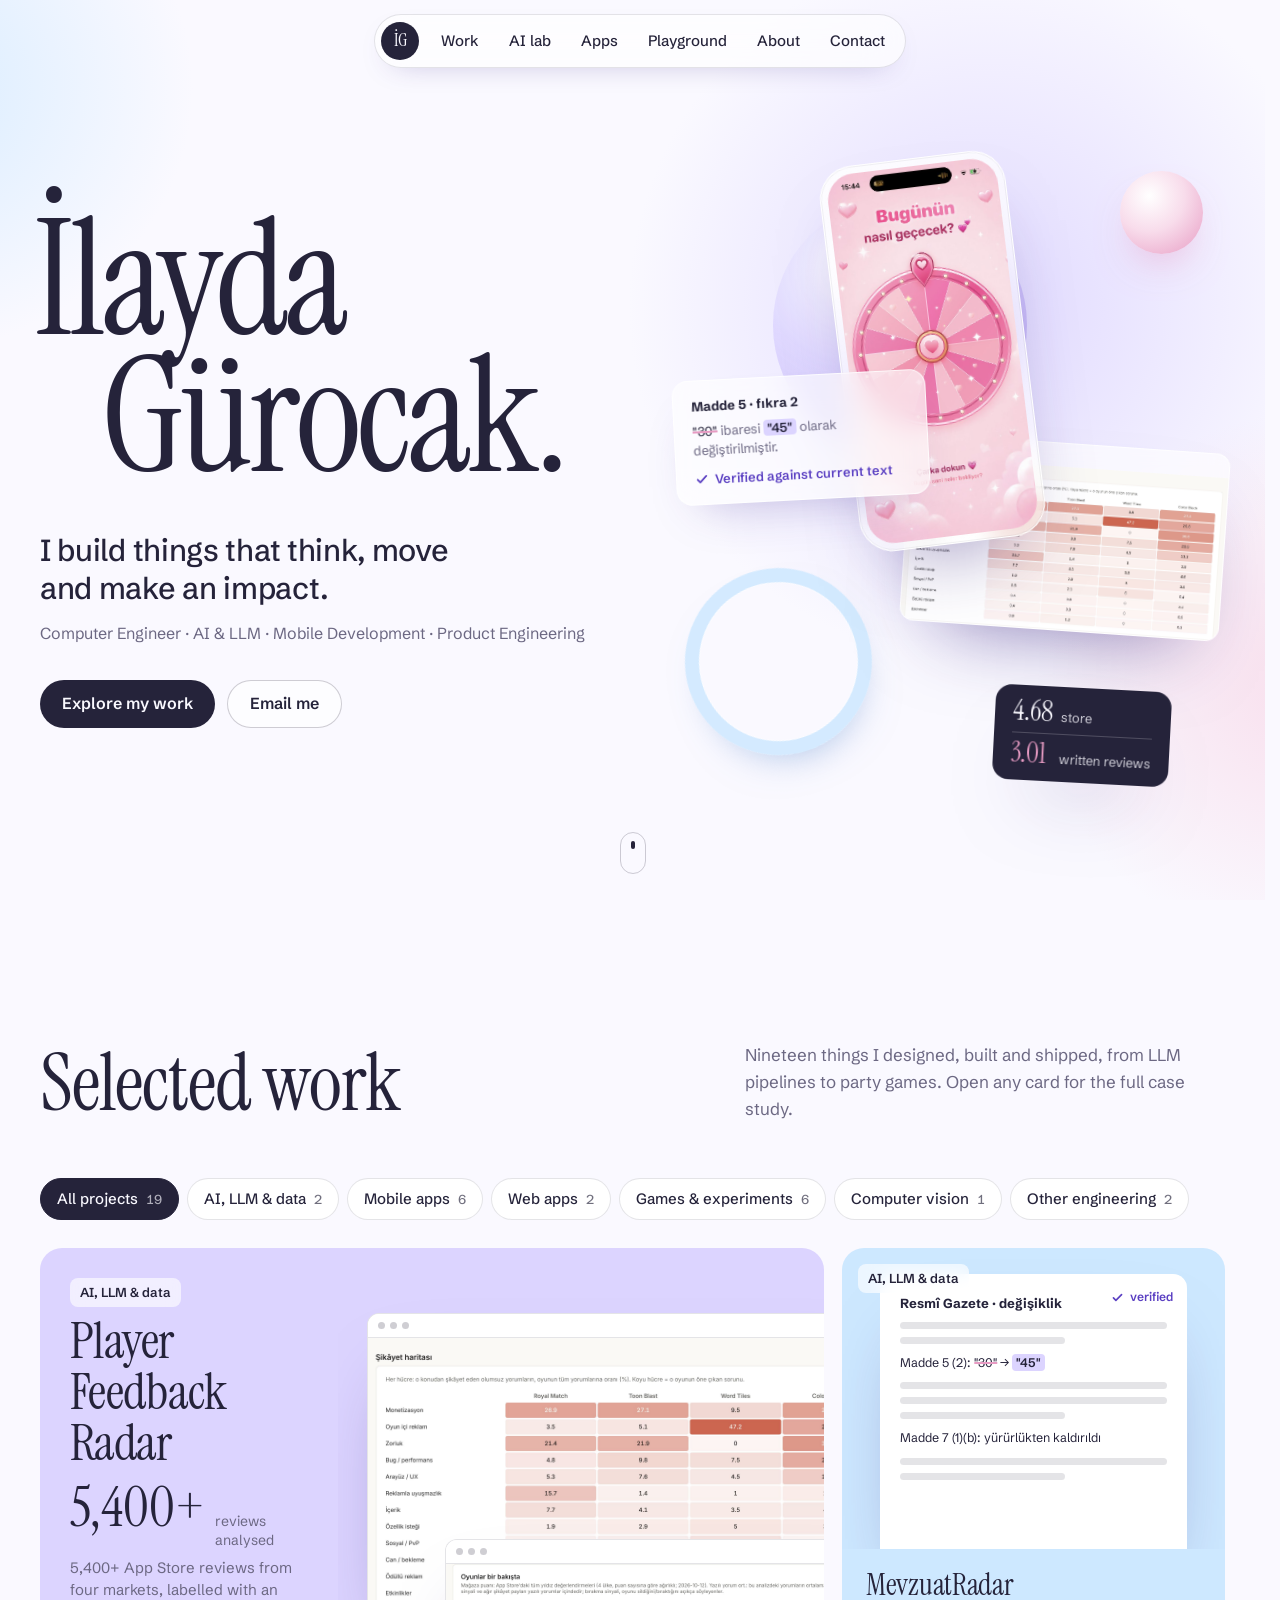
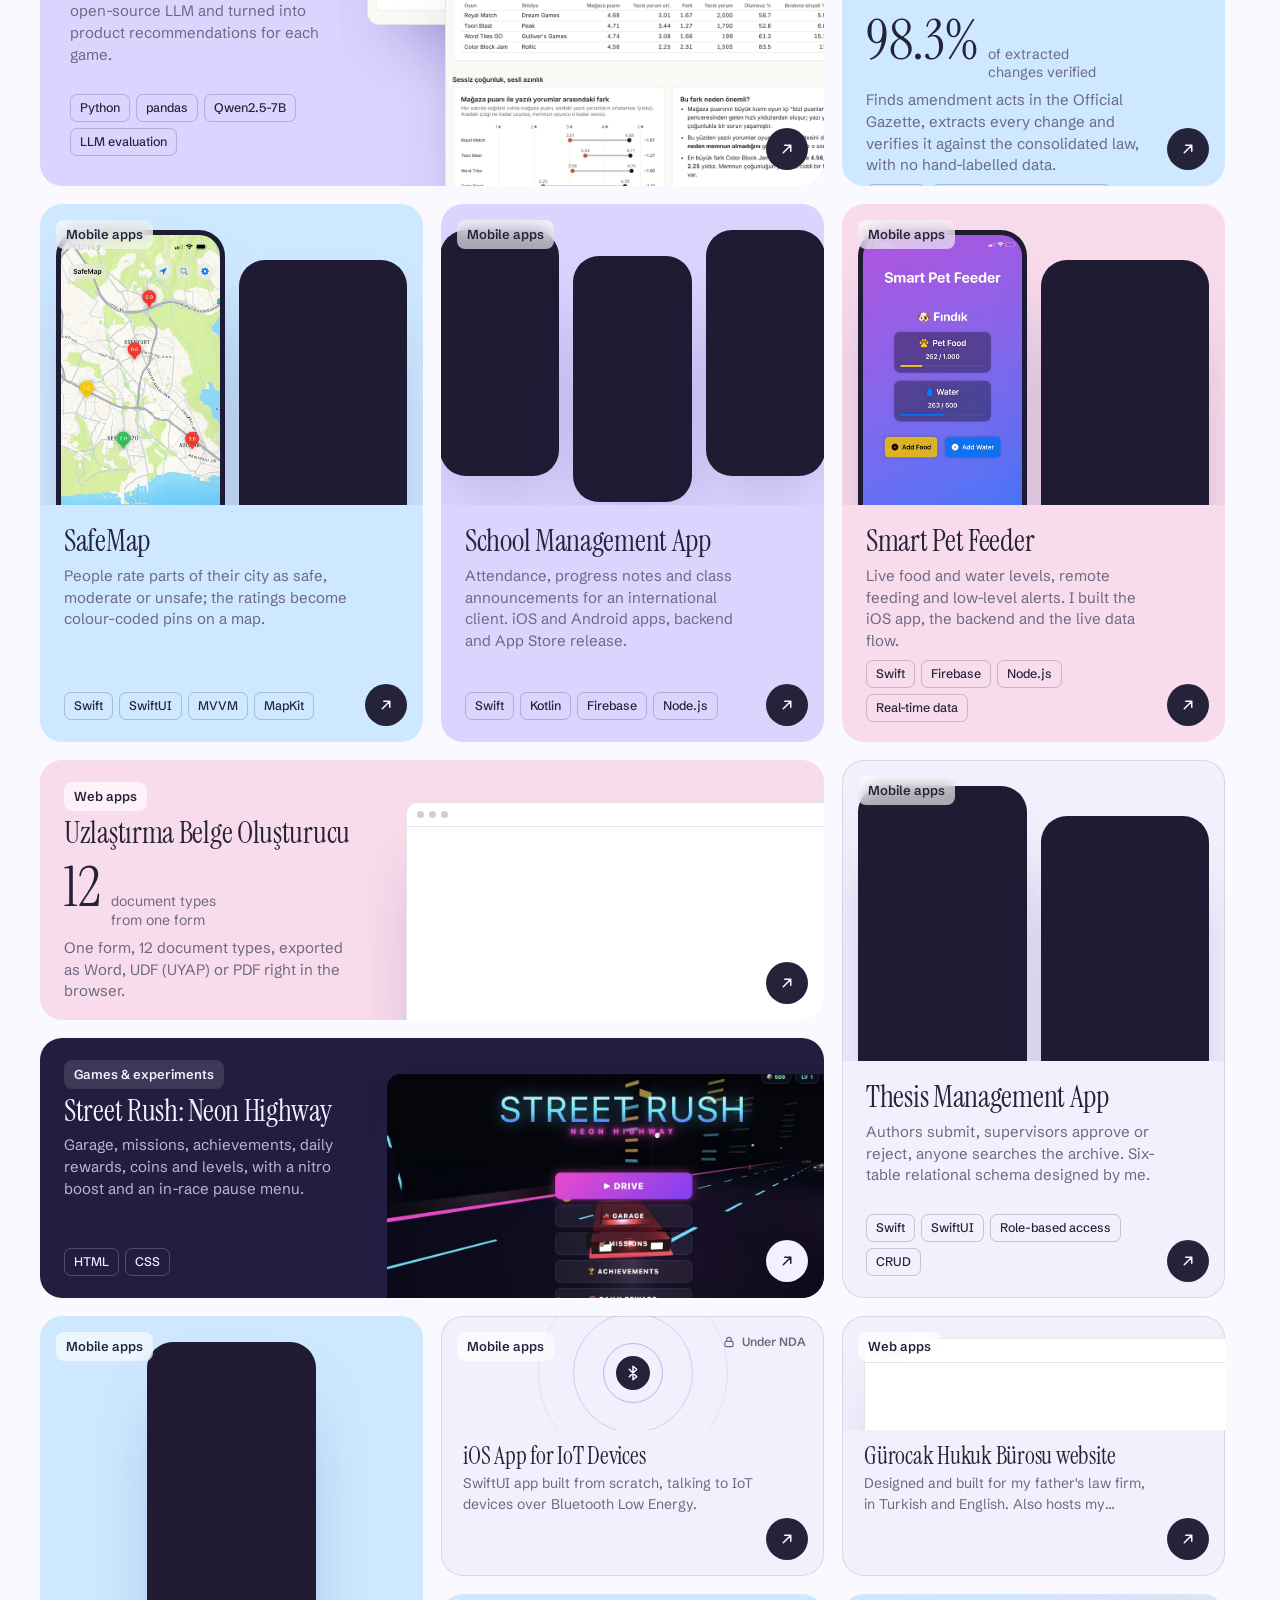
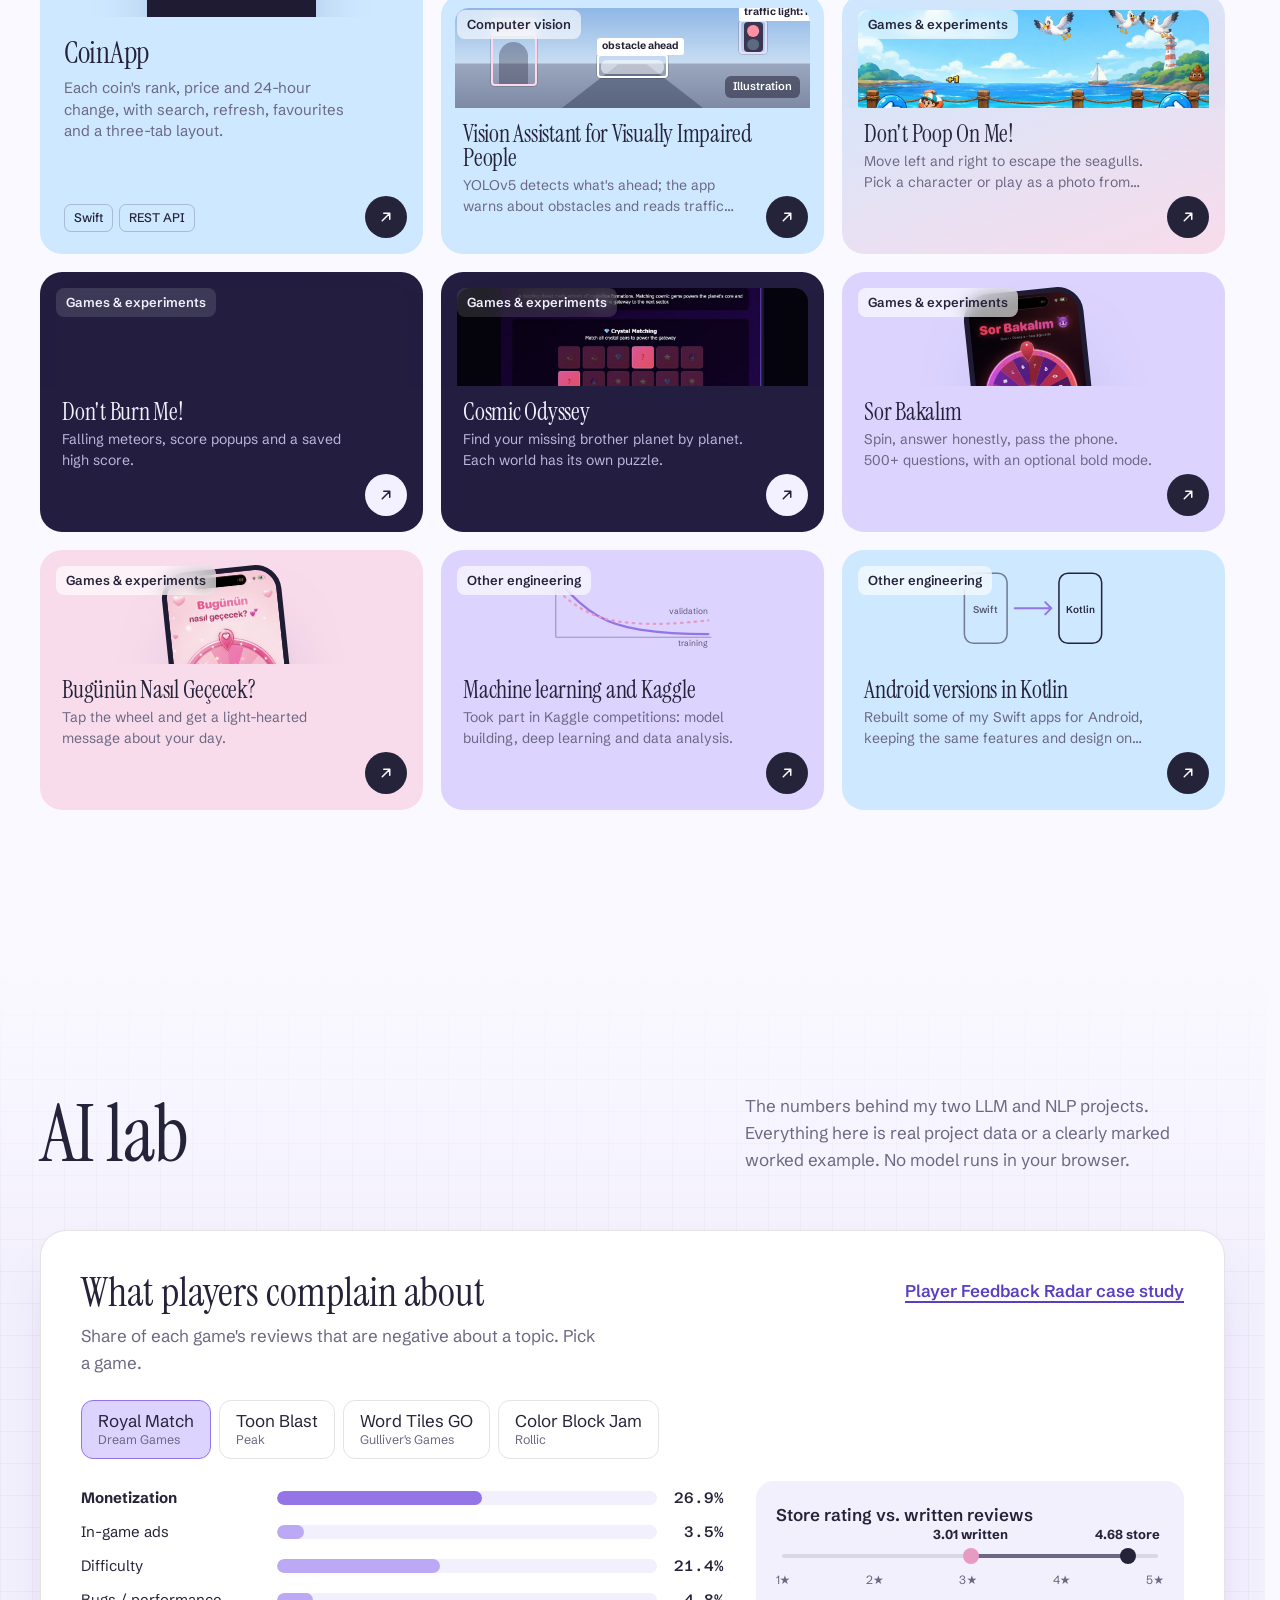
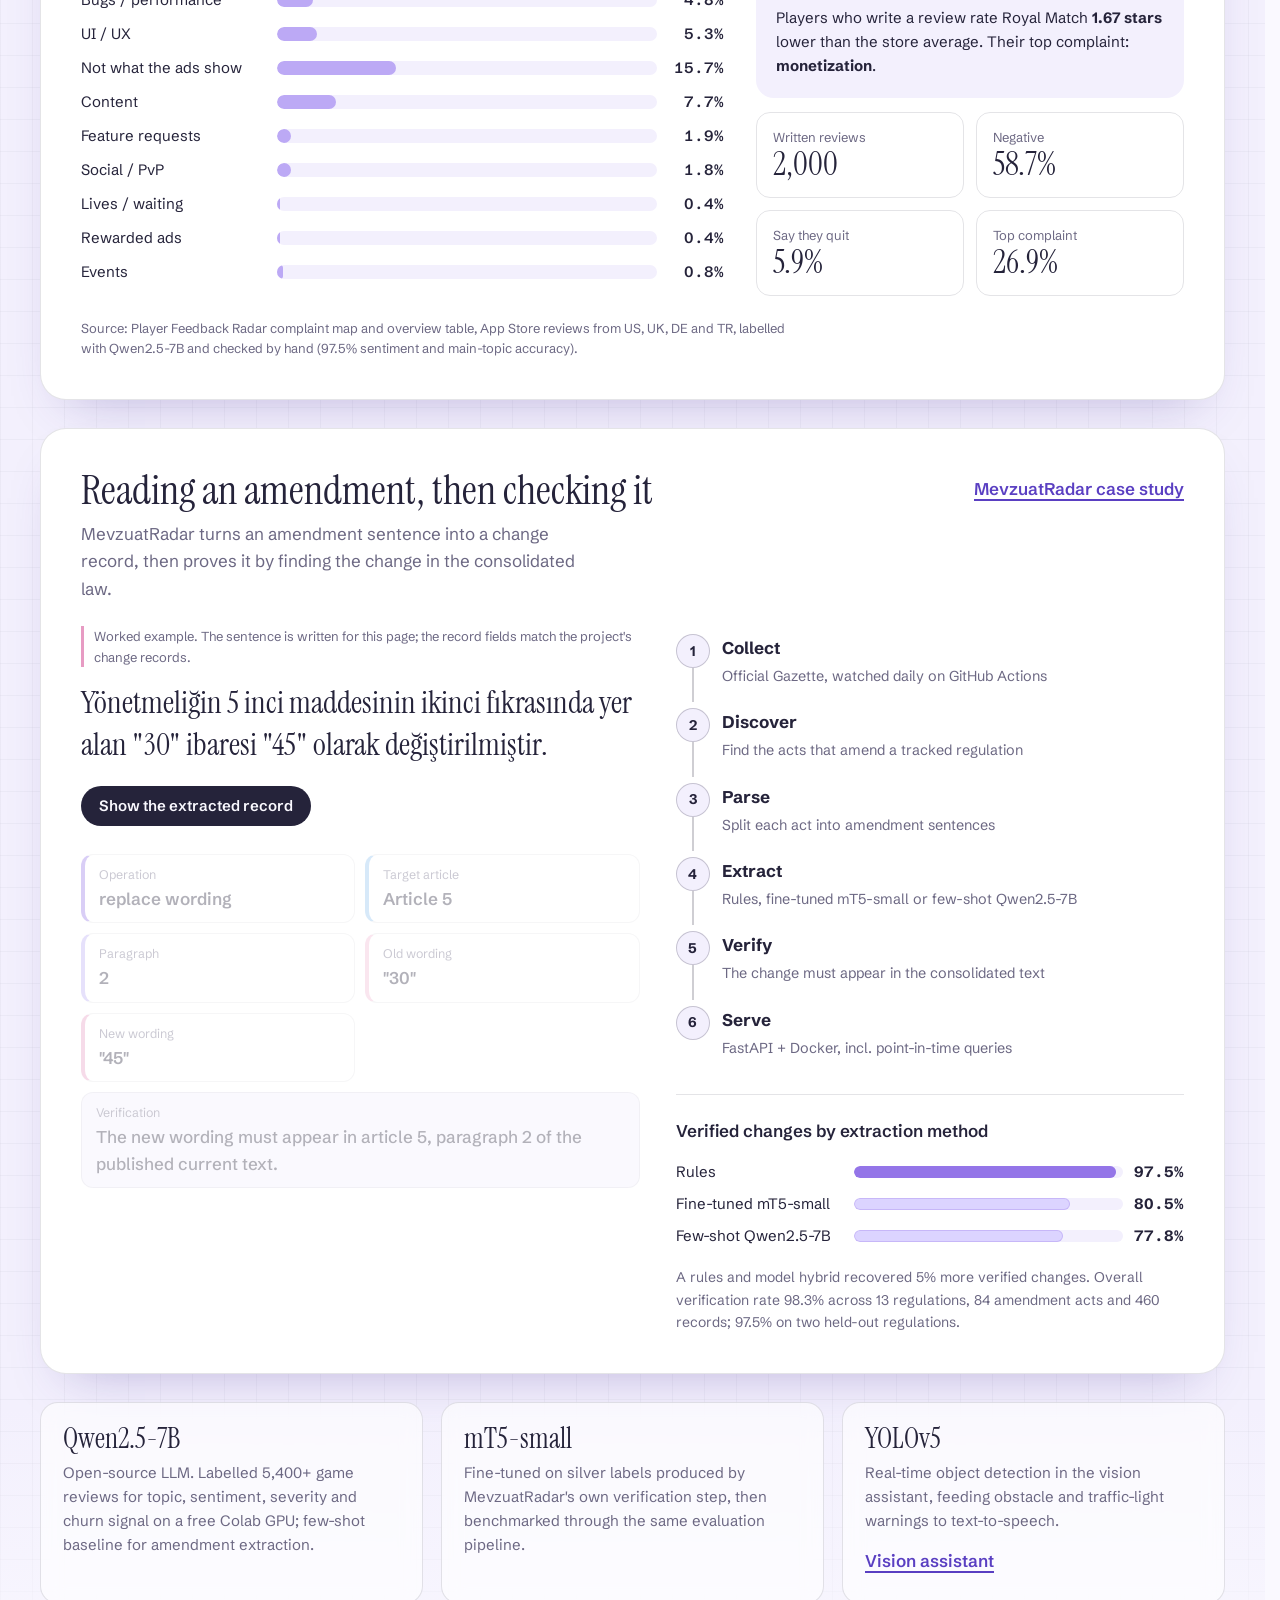
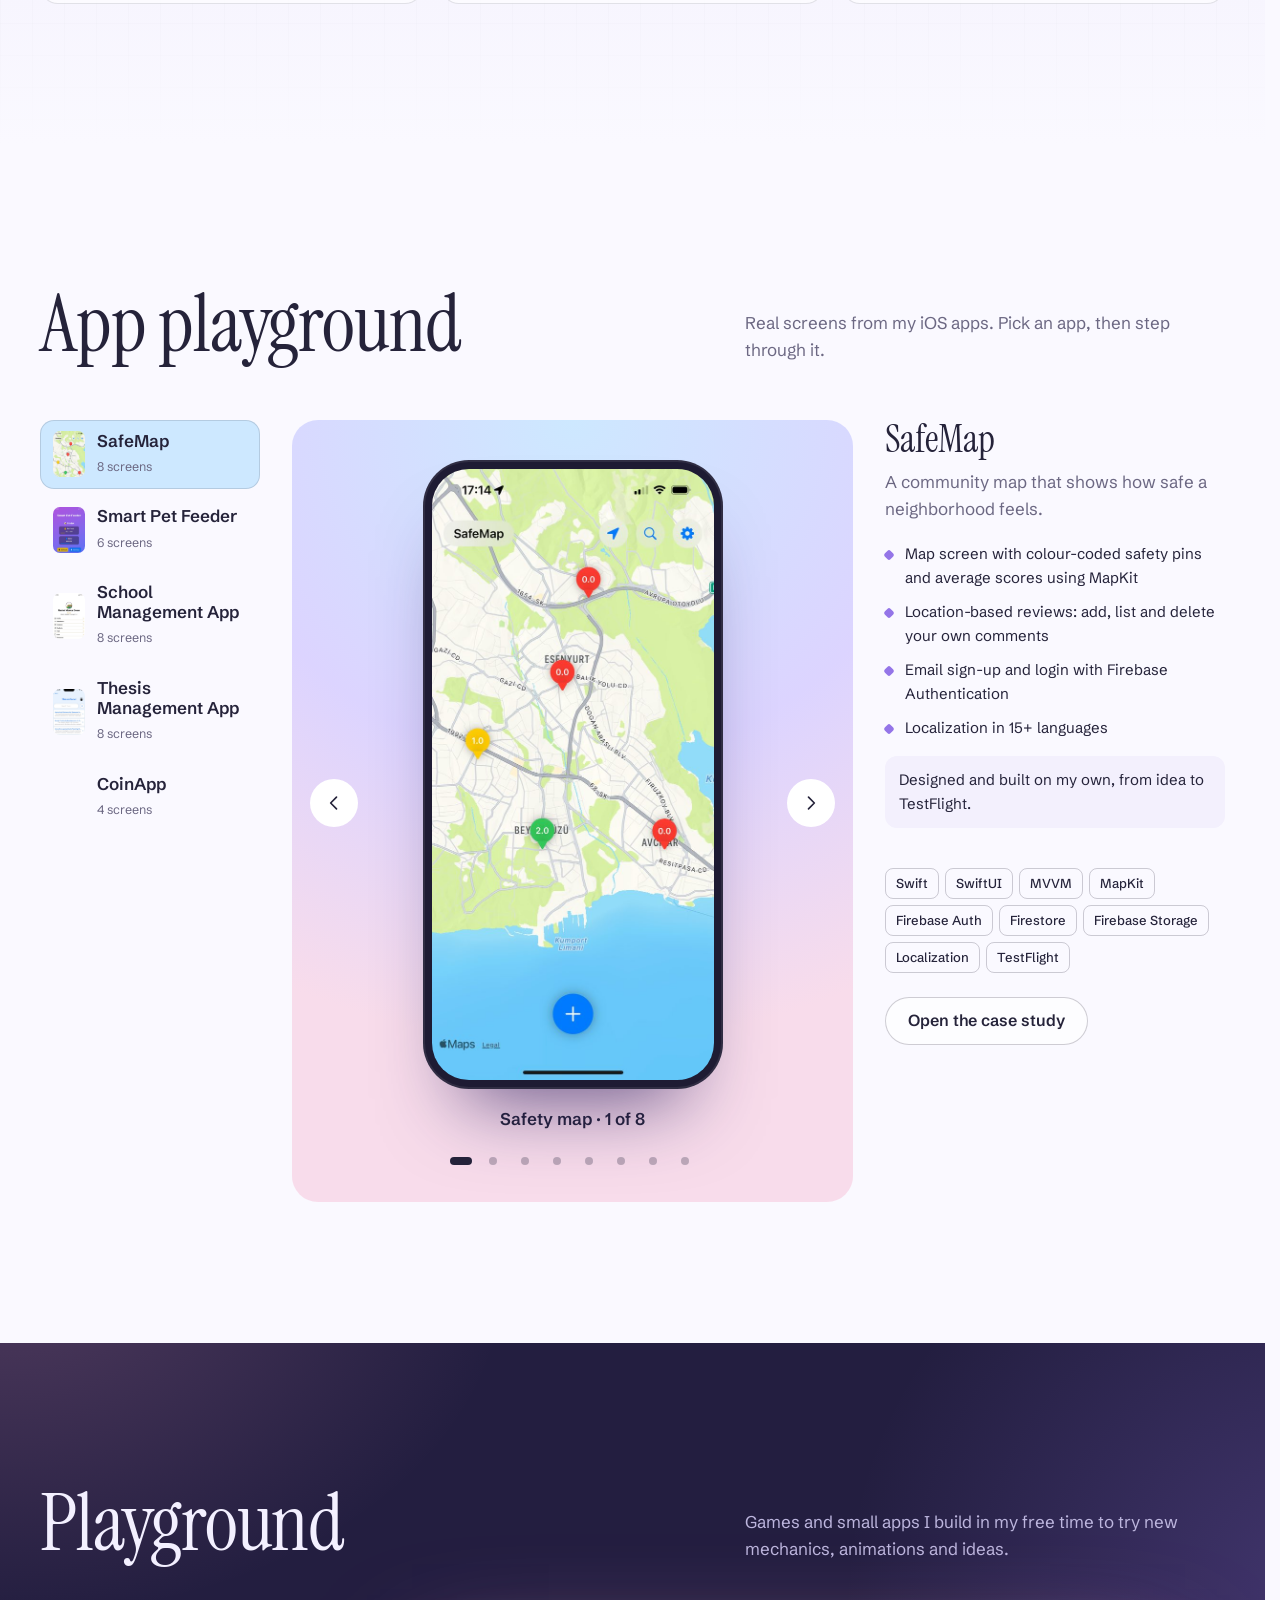
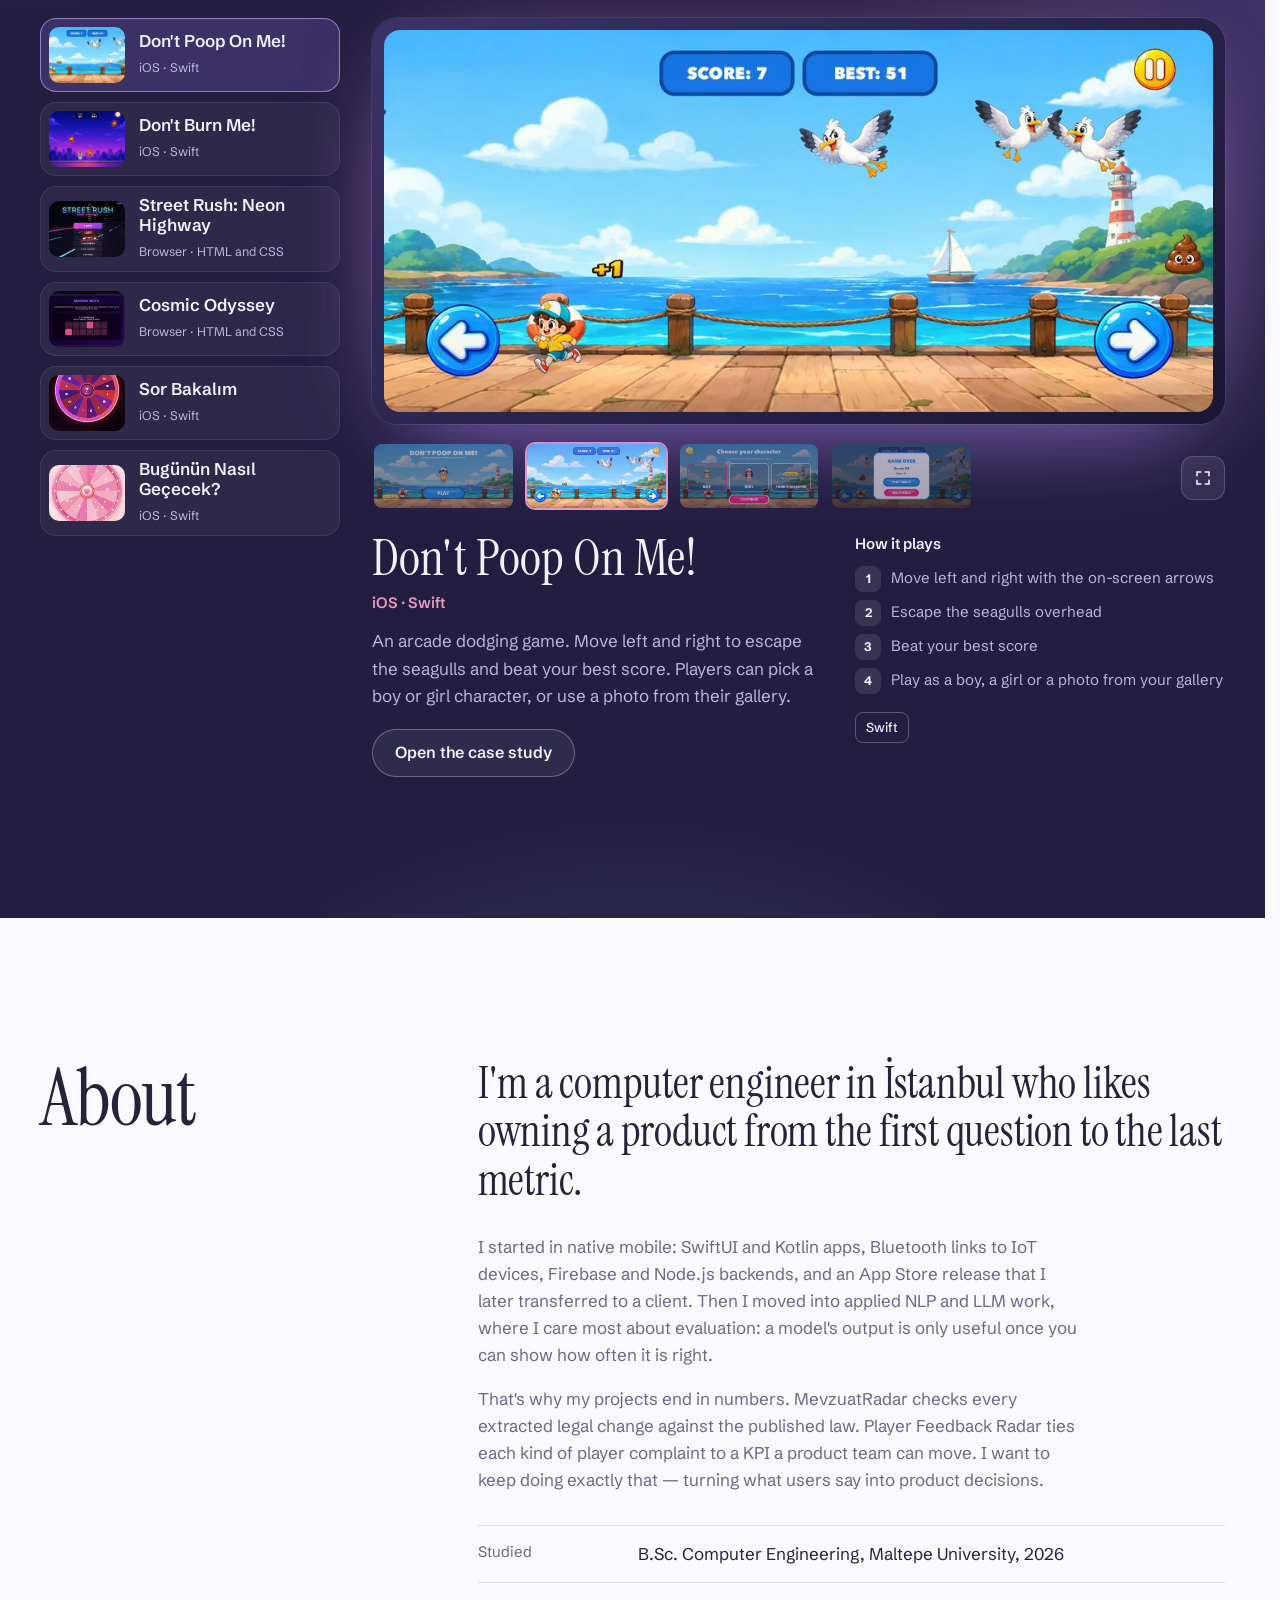
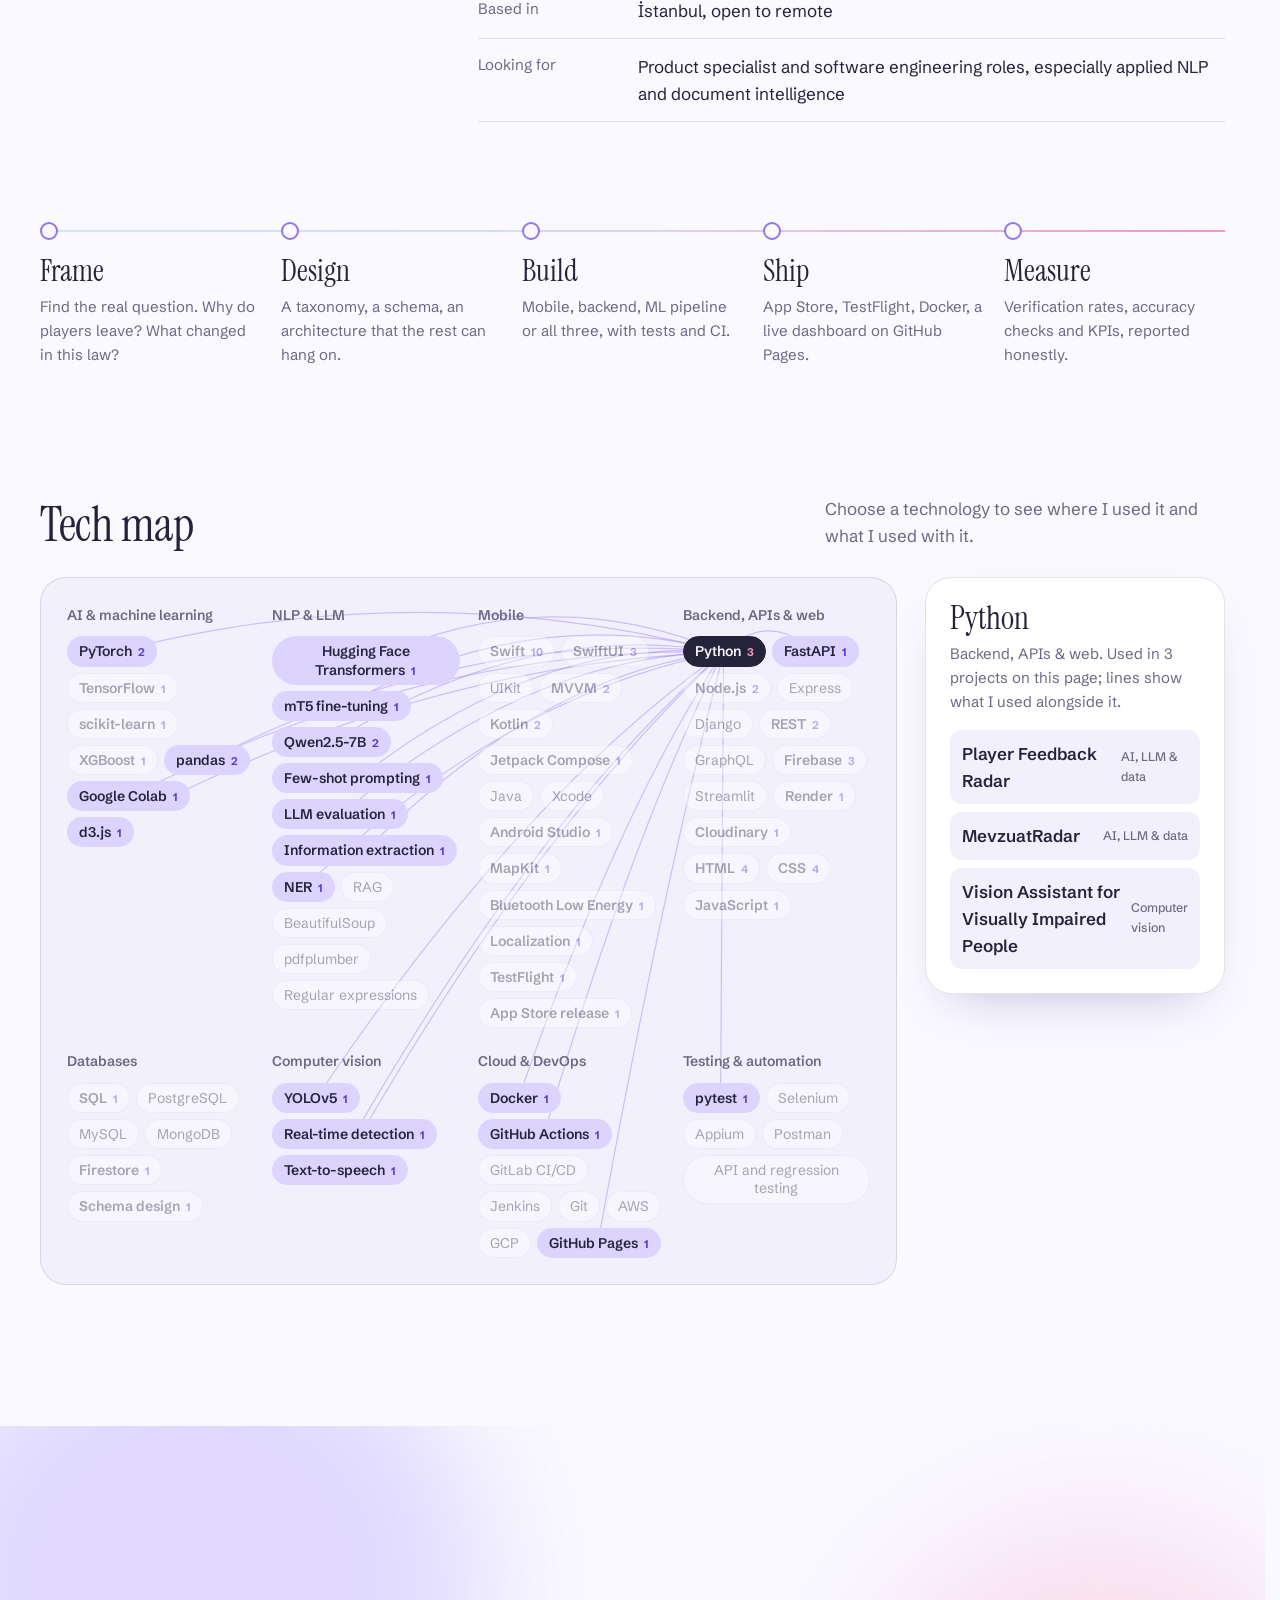
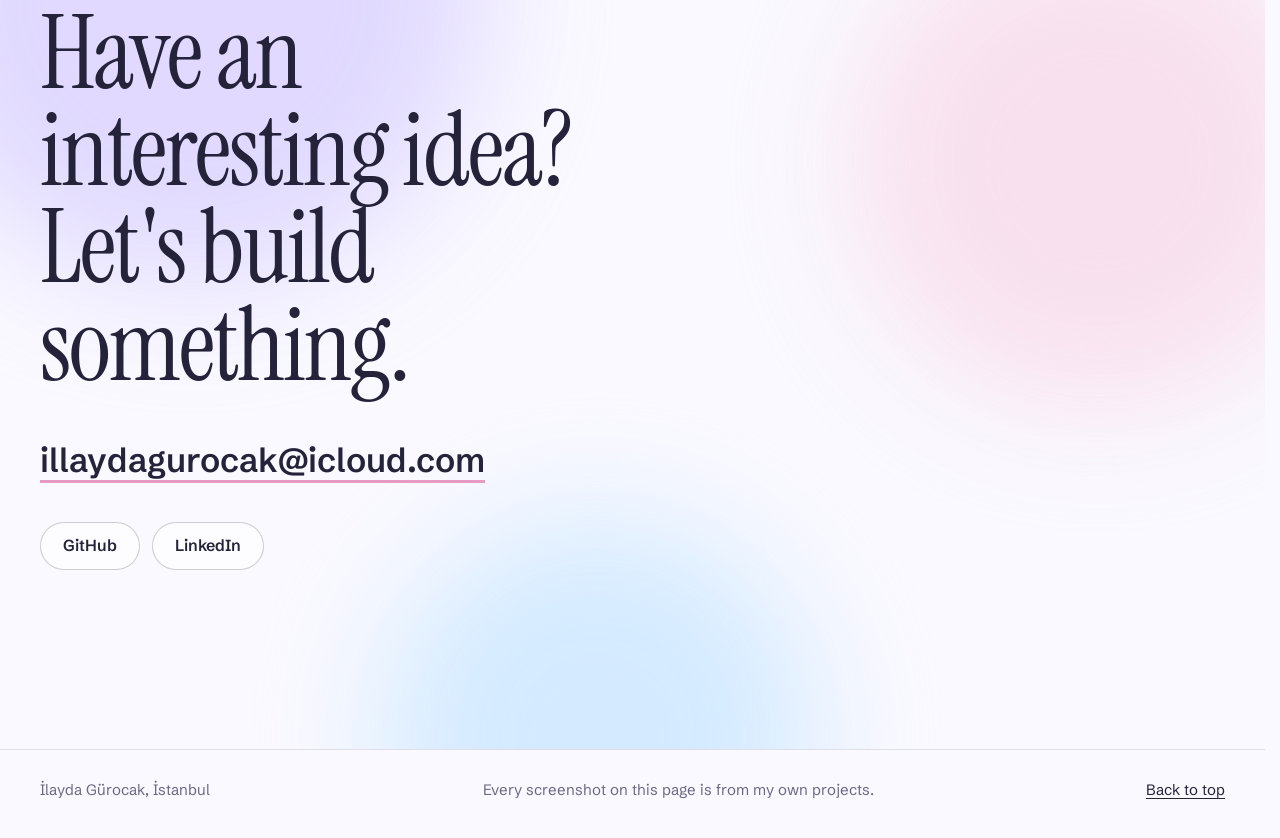
==== commit 8af09b24: "Update" ====
--- a/index.html
+++ b/index.html
@@ -2,753 +2,321 @@
 <html lang="en">
 <head>
 <meta charset="UTF-8">
-<meta name="viewport" content="width=device-width, initial-scale=1">
+<meta name="viewport" content="width=device-width, initial-scale=1, viewport-fit=cover">
 <title>İlayda Gürocak · Computer Engineer</title>
-<meta name="description" content="Computer engineer building mobile apps, backends and Python systems for NLP and computer vision. Portfolio of İlayda Gürocak.">
-<link rel="icon" href="data:image/svg+xml,<svg xmlns='http://www.w3.org/2000/svg' viewBox='0 0 100 100'><text y='.9em' font-size='90'>📱</text></svg>">
+<meta name="description" content="Computer engineer who designs, builds, ships and measures digital products: LLM and NLP systems, iOS and Android apps, web apps, backends and games. Portfolio of İlayda Gürocak.">
+<meta name="author" content="İlayda Gürocak">
+<meta name="theme-color" content="#FAF9FF" media="(prefers-color-scheme: light)">
+<meta name="theme-color" content="#16142B" media="(prefers-color-scheme: dark)">
+<link rel="canonical" href="https://ilaydagurocak.github.io/">
+
+<meta property="og:type" content="website">
+<meta property="og:url" content="https://ilaydagurocak.github.io/">
+<meta property="og:title" content="İlayda Gürocak · Computer Engineer">
+<meta property="og:description" content="I build things that think, move and make an impact. AI and LLM systems, mobile apps, product engineering.">
+<meta property="og:image" content="https://ilaydagurocak.github.io/images/og-image.jpg">
+<meta property="og:image:width" content="1200">
+<meta property="og:image:height" content="630">
+<meta name="twitter:card" content="summary_large_image">
+<meta name="twitter:title" content="İlayda Gürocak · Computer Engineer">
+<meta name="twitter:description" content="AI and LLM systems, mobile apps, product engineering.">
+<meta name="twitter:image" content="https://ilaydagurocak.github.io/images/og-image.jpg">
+
+<link rel="icon" href="data:image/svg+xml,%3Csvg xmlns='http://www.w3.org/2000/svg' viewBox='0 0 64 64'%3E%3Crect width='64' height='64' rx='18' fill='%239475E8'/%3E%3Ctext x='32' y='44' text-anchor='middle' font-family='Georgia,serif' font-size='34' fill='%23FAF9FF'%3Eİ%3C/text%3E%3C/svg%3E">
 <link rel="preconnect" href="https://fonts.googleapis.com">
 <link rel="preconnect" href="https://fonts.gstatic.com" crossorigin>
-<link href="https://fonts.googleapis.com/css2?family=Bricolage+Grotesque:opsz,wght@12..96,500;12..96,700&family=Source+Sans+3:wght@400;600&display=swap" rel="stylesheet">
-<style>
-  :root {
-    --bg: #F4F7FB;
-    --surface: #FFFFFF;
-    --ink: #1B2A41;
-    --muted: #5B6778;
-    --line: #DCE3EC;
-    --accent: #2F6BFF;
-    --accent-soft: #E3ECFF;
-    --display: "Bricolage Grotesque", "Avenir Next", "Segoe UI", sans-serif;
-    --body: "Source Sans 3", -apple-system, "Segoe UI", Roboto, sans-serif;
-  }
-  @media (prefers-color-scheme: dark) {
-    :root:not([data-theme="light"]) {
-      --bg: #0F1724;
-      --surface: #172234;
-      --ink: #E8EDF5;
-      --muted: #9AA7BA;
-      --line: #26344A;
-      --accent: #6E97FF;
-      --accent-soft: #1D2D4D;
-    }
-  }
-  * { box-sizing: border-box; margin: 0; padding: 0; }
-  body {
-    background: var(--bg);
-    color: var(--ink);
-    font-family: var(--body);
-    font-size: 1.125rem;
-    line-height: 1.6;
-  }
-  img { max-width: 100%; display: block; }
-  a { color: var(--accent); }
-  a:focus-visible, button:focus-visible { outline: 3px solid var(--accent); outline-offset: 3px; border-radius: 4px; }
-  .wrap { max-width: 1040px; margin: 0 auto; padding-inline: 1.5rem; }
-
-  /* Header */
-  header { padding-block: 5.5rem 3.5rem; }
-  h1 {
-    font-family: var(--display);
-    font-weight: 700;
-    font-size: clamp(2.8rem, 8vw, 5.2rem);
-    line-height: 1;
-    letter-spacing: -0.03em;
-  }
-  .role {
-    font-family: var(--display);
-    font-weight: 500;
-    font-size: clamp(1.3rem, 3vw, 1.75rem);
-    color: var(--muted);
-    margin-top: 0.6rem;
-  }
-  .intro { max-width: 60ch; margin-top: 1.75rem; }
-  .intro-more { margin-top: 0.9rem; color: var(--muted); }
-  .links { display: flex; flex-wrap: wrap; gap: 0.75rem; margin-top: 2rem; }
-  .btn {
-    display: inline-block;
-    padding: 0.6rem 1.2rem;
-    border-radius: 999px;
-    border: 1px solid var(--line);
-    background: var(--surface);
-    color: var(--ink);
-    text-decoration: none;
-    font-weight: 600;
-    font-size: 1rem;
-  }
-  .btn.primary { background: var(--accent); border-color: var(--accent); color: #fff; }
-  .btn:hover { border-color: var(--accent); }
-
-  h2 {
-    font-family: var(--display);
-    font-weight: 700;
-    font-size: 2rem;
-    letter-spacing: -0.02em;
-    margin-bottom: 1.5rem;
-  }
-  section { padding-block: 3rem; border-top: 1px solid var(--line); }
-
-  /* Project */
-  .project { margin-bottom: 3rem; }
-  .project-head { display: flex; align-items: center; gap: 1rem; flex-wrap: wrap; }
-  .project h3 {
-    font-family: var(--display);
-    font-weight: 700;
-    font-size: clamp(2rem, 5vw, 2.75rem);
-    letter-spacing: -0.02em;
-  }
-  .status {
-    background: var(--accent-soft);
-    color: var(--accent);
-    font-weight: 600;
-    font-size: 0.9rem;
-    padding: 0.25rem 0.75rem;
-    border-radius: 999px;
-  }
-  .project.nda, .project.boxed { border: 1px solid var(--line); background: var(--surface); border-radius: 20px; padding: 2rem; }
-  .tagline { color: var(--muted); font-size: 1.25rem; margin-top: 0.25rem; }
-  .project-body {
-    display: grid;
-    grid-template-columns: 1.2fr 1fr;
-    gap: 2.5rem;
-    margin-top: 1.5rem;
-  }
-  .project-body p { max-width: 60ch; }
-  .project-body h4 { font-size: 1rem; font-weight: 600; margin: 1.25rem 0 0.5rem; }
-  .project-body ul { padding-left: 1.2rem; }
-  .project-body li { margin-bottom: 0.3rem; }
-  .tags { display: flex; flex-wrap: wrap; gap: 0.5rem; list-style: none; padding: 0 !important; }
-  .tags li {
-    border: 1px solid var(--line);
-    background: var(--surface);
-    border-radius: 6px;
-    padding: 0.15rem 0.6rem;
-    font-size: 0.95rem;
-    margin: 0 !important;
-  }
-
-  /* Phone gallery: the one bold element */
-  .gallery {
-    display: flex;
-    gap: 1.25rem;
-    overflow-x: auto;
-    scroll-snap-type: x mandatory;
-    scroll-padding-inline: 1.5rem;
-    padding: 1.5rem 1.5rem 1.75rem;
-    margin: 2rem -1.5rem 0;
-    scrollbar-width: thin;
-  }
-  .phone {
-    flex: 0 0 auto;
-    width: 210px;
-    scroll-snap-align: start;
-  }
-  .phone .frame {
-    border-radius: 34px;
-    padding: 7px;
-    background: #1B2A41;
-    box-shadow: 0 18px 40px -18px rgba(27, 42, 65, 0.45);
-  }
-  .phone img { border-radius: 28px; aspect-ratio: 1179 / 2556; width: 100%; height: auto; }
-  .phone figcaption { font-size: 0.95rem; color: var(--muted); margin-top: 0.7rem; text-align: center; }
-  .hint { font-size: 0.9rem; color: var(--muted); }
-
-  /* Skills */
-  .skills { display: grid; grid-template-columns: repeat(auto-fit, minmax(220px, 1fr)); gap: 1.75rem; }
-  .skills h3 { font-family: var(--display); font-weight: 700; font-size: 1.2rem; margin-bottom: 0.4rem; }
-  .skills p { color: var(--muted); }
-
-
-  /* Fun projects */
-  .fun-intro { color: var(--muted); max-width: 60ch; margin: -0.75rem 0 2rem; }
-  .mini { margin-bottom: 2.75rem; }
-  .mini h3 { font-family: var(--display); font-weight: 700; font-size: 1.5rem; letter-spacing: -0.01em; }
-  .mini p { color: var(--muted); max-width: 60ch; }
-  .mini .gallery { margin-top: 0.75rem; padding-top: 1rem; padding-bottom: 1.25rem; }
-  .mini .phone { width: 170px; }
-  .mini-pair { display: grid; grid-template-columns: 1fr 1fr; gap: 2rem; }
-  .mini-pair .mini { min-width: 0; display: flex; flex-direction: column; }
-  .mini-pair .mini .gallery { margin-top: auto; }
-  .phone.landscape { width: 400px; }
-  .phone.landscape .frame { border-radius: 26px; }
-  .phone.landscape img { aspect-ratio: 2556 / 1179; border-radius: 20px; }
-  @media (max-width: 760px) {
-    .mini .phone { width: 140px; }
-    .mini-pair { grid-template-columns: 1fr; gap: 0; }
-    .phone.landscape { width: 290px; }
-  }
-
-  /* Other work */
-  .shot { flex: 0 0 auto; width: 520px; scroll-snap-align: start; }
-  .shot .browser { border-radius: 14px; overflow: hidden; border: 1px solid var(--line); background: #1B2A41; box-shadow: 0 18px 40px -22px rgba(27, 42, 65, 0.45); }
-  .shot .bar { display: flex; gap: 6px; padding: 9px 12px; }
-  .shot .bar span { width: 9px; height: 9px; border-radius: 50%; background: #5B6778; }
-  .shot img { width: 100%; height: auto; aspect-ratio: 1100 / 602; object-fit: cover; object-position: top; }
-  .shot figcaption { font-size: 0.95rem; color: var(--muted); margin-top: 0.7rem; text-align: center; }
-  @media (max-width: 760px) { .shot { width: 300px; } }
-
-  .text-cards { display: grid; grid-template-columns: repeat(auto-fit, minmax(260px, 1fr)); gap: 1.25rem; margin-top: 1rem; }
-  .text-card { border: 1px solid var(--line); background: var(--surface); border-radius: 16px; padding: 1.5rem; display: flex; flex-direction: column; gap: 0.75rem; }
-  .text-card h3 { font-family: var(--display); font-weight: 700; font-size: 1.2rem; line-height: 1.3; }
-  .text-card p { color: var(--muted); }
-  .text-card .tags { margin-top: auto; }
-
-  .diagram { margin: 2rem 0 0; max-width: 760px; }
-  .diagram img { width: 100%; height: auto; border-radius: 16px; border: 1px solid var(--line); background: #fff; }
-  .diagram figcaption { font-size: 0.95rem; color: var(--muted); margin-top: 0.7rem; }
-
-  .shot-wide { width: 100%; max-width: 760px; margin-top: 2rem; }
-  .shot-wide img { aspect-ratio: auto; }
-
-  footer { padding-block: 3rem 4rem; border-top: 1px solid var(--line); }
-  footer p { color: var(--muted); margin-top: 0.5rem; }
-
-  @media (max-width: 760px) {
-    header { padding-block: 3.5rem 2.5rem; }
-    .project-body { grid-template-columns: 1fr; gap: 0.5rem; }
-    .project.nda { padding: 1.25rem; }
-    .phone { width: 170px; }
-  }
-</style>
+<link href="https://fonts.googleapis.com/css2?family=Instrument+Serif:ital@0;1&family=Schibsted+Grotesk:wght@400;500;600;700&display=swap" rel="stylesheet">
+<link rel="stylesheet" href="assets/css/style.css">
+
+<script type="application/ld+json">
+{
+  "@context": "https://schema.org",
+  "@type": "Person",
+  "name": "İlayda Gürocak",
+  "jobTitle": "Computer Engineer",
+  "url": "https://ilaydagurocak.github.io/",
+  "email": "mailto:illaydagurocak@icloud.com",
+  "address": { "@type": "PostalAddress", "addressLocality": "İstanbul", "addressCountry": "TR" },
+  "alumniOf": { "@type": "CollegeOrUniversity", "name": "Maltepe University" },
+  "sameAs": [
+    "https://github.com/ilaydagurocak",
+    "https://www.linkedin.com/in/ilayda-gurocak-3b668b240"
+  ]
+}
+</script>
 </head>
 <body>
-
-<header class="wrap">
-  <h1>İlayda Gürocak</h1>
-  <p class="role">Computer Engineer</p>
-  <p class="intro">
-    Computer engineer with hands-on experience in mobile (iOS and Android), backend and data-driven
-    development. I now focus on applied NLP and document intelligence, and on turning what players and
-    users say into product decisions.
-  </p>
-  <p class="intro intro-more">
-    I built and shipped an end-to-end Turkish legal-text extraction system that combines rule-based
-    information extraction, fine-tuned transformers and few-shot LLMs, with label-free verification,
-    automated tests and CI. Most recently, I analyzed 5,400+ App Store reviews of Turkish mobile games
-    with an open-source LLM and turned player feedback into product recommendations with measurable KPIs.
-    I&#39;m comfortable owning a problem from data collection to deployment, and measuring the results honestly.
-  </p>
-  <nav class="links" aria-label="Contact links">
-    <a class="btn primary" href="mailto:illaydagurocak@icloud.com">Email me</a>
-    <a class="btn" href="https://github.com/ilaydagurocak" target="_blank" rel="noopener">GitHub</a>
-    <a class="btn" href="https://www.linkedin.com/in/ilayda-gurocak-3b668b240" target="_blank" rel="noopener">LinkedIn</a>
+<a class="skip" href="#work">Skip to projects</a>
+
+<!-- ===== Navigation ===== -->
+<header class="nav" id="nav">
+  <nav class="nav-pill" aria-label="Main">
+    <a class="nav-logo" href="#top" aria-label="İlayda Gürocak, back to top">İG</a>
+    <ul class="nav-links" id="nav-links">
+      <li><a href="#work">Work</a></li>
+      <li><a href="#lab">AI lab</a></li>
+      <li><a href="#apps">Apps</a></li>
+      <li><a href="#playground">Playground</a></li>
+      <li><a href="#about">About</a></li>
+      <li><a href="#contact">Contact</a></li>
+    </ul>
+    <button class="nav-toggle" id="nav-toggle" aria-expanded="false" aria-controls="nav-links">Menu</button>
   </nav>
 </header>
 
-<main>
-  <section class="wrap" id="projects">
-    <h2>Projects</h2>
-
-    <!-- ===== Player Feedback Radar ===== -->
-    <article class="project">
-      <div class="project-head">
-        <h3>Player Feedback Radar</h3>
-        <span class="status">Product analytics</span>
-        <span class="status">Live dashboard</span>
-      </div>
-      <p class="tagline">What players complain about in Turkish mobile games, and what a product team could do about it.</p>
-
-      <div class="project-body">
-        <div>
-          <p>
-            I collected 5,400+ App Store reviews of games from Dream Games, Peak, Rollic and Gulliver&#39;s Games
-            across four markets (US, UK, Germany, Türkiye), labelled them with an open-source language model
-            and turned the patterns into product recommendations for each game.
-          </p>
-          <h4>What I did</h4>
-          <ul>
-            <li>Designed a 13-category player feedback taxonomy (difficulty, monetization, ads, events, bugs, UX and more), each tied to a product KPI</li>
-            <li>Labelled every review for topic, sentiment, severity and churn signal with Qwen2.5-7B on a free Colab GPU, and checked the results by hand (97.5% sentiment and main-topic accuracy)</li>
-            <li>Found each game&#39;s main product risk, e.g. 15.7% of Royal Match reviews say the game is not what its ads show, and mid-game ads frustrate even happy Word Tiles GO players</li>
-            <li>Proposed three testable improvements per game with the metric to watch (retention, IAP conversion, ad revenue)</li>
-            <li>Built an interactive dashboard where every number traces back to its data</li>
+<main id="top">
+  <!-- ===== Hero ===== -->
+  <section class="hero" id="home" aria-labelledby="hero-name">
+    <div class="hero-light" aria-hidden="true"></div>
+    <div class="hero-copy">
+      <h1 id="hero-name" class="hero-name"><span>İlayda</span> <span>Gürocak.</span></h1>
+      <p class="hero-line">I build things that think, move and make an impact.</p>
+      <p class="hero-sub">Computer Engineer · AI &amp; LLM · Mobile Development · Product Engineering</p>
+      <div class="hero-actions">
+        <a class="btn btn-primary magnetic" href="#work">Explore my work</a>
+        <a class="btn btn-ghost" href="mailto:illaydagurocak@icloud.com">Email me</a>
+      </div>
+    </div>
+
+    <!-- Floating composition made from real project pieces -->
+    <div class="scene" id="scene" aria-hidden="true">
+      <div class="obj orb orb-a" data-depth="0.15"></div>
+      <div class="obj ring" data-depth="0.35"></div>
+      <div class="obj orb orb-b" data-depth="0.75"></div>
+
+      <div class="obj shard" data-depth="0.3">
+        <div class="shard-bar"><i></i><i></i><i></i></div>
+        <img src="images/pfr/heatmap.jpg" alt="" width="2200" height="1204" fetchpriority="high">
+      </div>
+
+      <div class="obj phone-glass" data-depth="0.6">
+        <img src="images/fun/bugun-wheel.jpg" alt="" width="590" height="1279" fetchpriority="high">
+      </div>
+
+      <div class="obj doc" data-depth="0.9">
+        <p class="doc-title">Madde 5 · fıkra 2</p>
+        <p class="doc-line"><span class="doc-old">"30"</span> ibaresi <span class="doc-new">"45"</span> olarak değiştirilmiştir.</p>
+        <p class="doc-check"><svg viewBox="0 0 16 16" width="14" height="14"><path d="M3 8.5l3 3 7-7" fill="none" stroke="currentColor" stroke-width="2" stroke-linecap="round" stroke-linejoin="round"/></svg>Verified against current text</p>
+      </div>
+
+      <div class="obj chip-stat" data-depth="1.05">
+        <span class="cs-num">4.68</span><span class="cs-lab">store</span>
+        <span class="cs-sep"></span>
+        <span class="cs-num cs-low">3.01</span><span class="cs-lab">written reviews</span>
+      </div>
+    </div>
+
+    <a class="hero-scroll" href="#work" aria-label="Scroll to projects"><span></span></a>
+  </section>
+
+  <!-- ===== Work ===== -->
+  <section class="section work" id="work" aria-labelledby="work-title">
+    <div class="wrap">
+      <div class="section-head">
+        <h2 id="work-title" class="display">Selected work</h2>
+        <p class="lede">Nineteen things I designed, built and shipped, from LLM pipelines to party games. Open any card for the full case study.</p>
+      </div>
+      <div class="filters" role="toolbar" aria-label="Filter projects by category" id="filters"></div>
+      <div class="bento" id="bento" aria-live="polite"></div>
+      <noscript>
+        <p class="noscript">This page needs JavaScript to show the project cards. You can browse my code on <a href="https://github.com/ilaydagurocak">GitHub</a>.</p>
+      </noscript>
+    </div>
+  </section>
+
+  <!-- ===== AI lab ===== -->
+  <section class="section lab" id="lab" aria-labelledby="lab-title">
+    <div class="wrap">
+      <div class="section-head">
+        <h2 id="lab-title" class="display">AI lab</h2>
+        <p class="lede">The numbers behind my two LLM and NLP projects. Everything here is real project data or a clearly marked worked example. No model runs in your browser.</p>
+      </div>
+
+      <!-- Experiment: Player feedback -->
+      <article class="lab-exp" aria-labelledby="exp1-title">
+        <header class="lab-exp-head">
+          <div>
+            <h3 id="exp1-title">What players complain about</h3>
+            <p>Share of each game's reviews that are negative about a topic. Pick a game.</p>
+          </div>
+          <button class="text-link" data-open="player-feedback-radar">Player Feedback Radar case study</button>
+        </header>
+        <div class="pfr" id="pfr-lab"></div>
+        <p class="source">Source: Player Feedback Radar complaint map and overview table, App Store reviews from US, UK, DE and TR, labelled with Qwen2.5-7B and checked by hand (97.5% sentiment and main-topic accuracy).</p>
+      </article>
+
+      <!-- Experiment: MevzuatRadar -->
+      <article class="lab-exp" aria-labelledby="exp2-title">
+        <header class="lab-exp-head">
+          <div>
+            <h3 id="exp2-title">Reading an amendment, then checking it</h3>
+            <p>MevzuatRadar turns an amendment sentence into a change record, then proves it by finding the change in the consolidated law.</p>
+          </div>
+          <button class="text-link" data-open="mevzuatradar">MevzuatRadar case study</button>
+        </header>
+
+        <div class="mr-grid">
+          <div class="mr-demo">
+            <p class="example-tag">Worked example. The sentence is written for this page; the record fields match the project's change records.</p>
+            <blockquote class="mr-sentence" id="mr-sentence">
+              Yönetmeliğin <mark data-k="article">5 inci maddesinin</mark> <mark data-k="paragraph">ikinci fıkrasında</mark> yer alan <mark data-k="old">"30"</mark> ibaresi <mark data-k="new">"45"</mark> olarak <mark data-k="op">değiştirilmiştir</mark>.
+            </blockquote>
+            <button class="btn btn-primary btn-small" id="mr-run">Show the extracted record</button>
+            <dl class="mr-record" id="mr-record">
+              <div data-k="op"><dt>Operation</dt><dd>replace wording</dd></div>
+              <div data-k="article"><dt>Target article</dt><dd>Article 5</dd></div>
+              <div data-k="paragraph"><dt>Paragraph</dt><dd>2</dd></div>
+              <div data-k="old"><dt>Old wording</dt><dd>"30"</dd></div>
+              <div data-k="new"><dt>New wording</dt><dd>"45"</dd></div>
+              <div data-k="verify" class="mr-verify"><dt>Verification</dt><dd>The new wording must appear in article 5, paragraph 2 of the published current text.</dd></div>
+            </dl>
+          </div>
+
+          <div class="mr-side">
+            <ol class="pipeline" id="pipeline" aria-label="MevzuatRadar pipeline"></ol>
+            <div class="compare">
+              <p class="compare-title">Verified changes by extraction method</p>
+              <div id="compare-bars"></div>
+              <p class="compare-note">A rules and model hybrid recovered 5% more verified changes. Overall verification rate 98.3% across 13 regulations, 84 amendment acts and 460 records; 97.5% on two held-out regulations.</p>
+            </div>
+          </div>
+        </div>
+      </article>
+
+      <div class="models" aria-label="Models I have worked with">
+        <article class="model">
+          <h3>Qwen2.5-7B</h3>
+          <p>Open-source LLM. Labelled 5,400+ game reviews for topic, sentiment, severity and churn signal on a free Colab GPU; few-shot baseline for amendment extraction.</p>
+        </article>
+        <article class="model">
+          <h3>mT5-small</h3>
+          <p>Fine-tuned on silver labels produced by MevzuatRadar's own verification step, then benchmarked through the same evaluation pipeline.</p>
+        </article>
+        <article class="model">
+          <h3>YOLOv5</h3>
+          <p>Real-time object detection in the vision assistant, feeding obstacle and traffic-light warnings to text-to-speech.</p>
+          <button class="text-link" data-open="vision-assistant">Vision assistant</button>
+        </article>
+      </div>
+    </div>
+  </section>
+
+  <!-- ===== App playground ===== -->
+  <section class="section apps" id="apps" aria-labelledby="apps-title">
+    <div class="wrap">
+      <div class="section-head">
+        <h2 id="apps-title" class="display">App playground</h2>
+        <p class="lede">Real screens from my iOS apps. Pick an app, then step through it.</p>
+      </div>
+      <div class="playground">
+        <div class="pg-tabs" role="tablist" aria-label="Choose an app" id="pg-tabs"></div>
+        <div class="pg-stage" id="pg-stage">
+          <button class="pg-arrow pg-prev" id="pg-prev" aria-label="Previous screen"><svg viewBox="0 0 24 24" width="20" height="20"><path d="M15 5l-7 7 7 7" fill="none" stroke="currentColor" stroke-width="2" stroke-linecap="round" stroke-linejoin="round"/></svg></button>
+          <div class="pg-device" id="pg-device">
+            <div class="pg-screen"><img id="pg-img" src="images/safemap/mainview.jpg" alt="" width="590" height="1279"></div>
+          </div>
+          <button class="pg-arrow pg-next" id="pg-next" aria-label="Next screen"><svg viewBox="0 0 24 24" width="20" height="20"><path d="M9 5l7 7-7 7" fill="none" stroke="currentColor" stroke-width="2" stroke-linecap="round" stroke-linejoin="round"/></svg></button>
+          <p class="pg-caption" id="pg-caption" aria-live="polite"></p>
+          <div class="pg-dots" id="pg-dots"></div>
+        </div>
+        <div class="pg-info" id="pg-info"></div>
+      </div>
+    </div>
+  </section>
+
+  <!-- ===== Arcade ===== -->
+  <section class="section arcade" id="playground" aria-labelledby="arcade-title">
+    <div class="wrap">
+      <div class="section-head">
+        <h2 id="arcade-title" class="display">Playground</h2>
+        <p class="lede">Games and small apps I build in my free time to try new mechanics, animations and ideas.</p>
+      </div>
+      <div class="arcade-grid">
+        <div class="carts" role="tablist" aria-label="Choose a game" id="carts"></div>
+        <div class="cabinet">
+          <div class="screen" id="screen">
+            <img id="screen-img" src="images/fun/poop-play.jpg" alt="" width="1000" height="461">
+          </div>
+          <div class="screen-bar">
+            <div class="screen-thumbs" id="screen-thumbs"></div>
+            <button class="screen-fs" id="screen-fs" aria-label="View screenshot full screen"><svg viewBox="0 0 24 24" width="18" height="18"><path d="M4 9V4h5M20 9V4h-5M4 15v5h5M20 15v5h-5" fill="none" stroke="currentColor" stroke-width="2" stroke-linecap="round"/></svg></button>
+          </div>
+          <div class="game-info" id="game-info"></div>
+        </div>
+      </div>
+    </div>
+  </section>
+
+  <!-- ===== About ===== -->
+  <section class="section about" id="about" aria-labelledby="about-title">
+    <div class="wrap">
+      <div class="about-grid">
+        <h2 id="about-title" class="display">About</h2>
+        <div class="about-body">
+          <p class="about-lead">I'm a computer engineer in İstanbul who likes owning a product from the first question to the last metric.</p>
+          <p>I started in native mobile: SwiftUI and Kotlin apps, Bluetooth links to IoT devices, Firebase and Node.js backends, and an App Store release that I later transferred to a client. Then I moved into applied NLP and LLM work, where I care most about evaluation: a model's output is only useful once you can show how often it is right.</p>
+          <p>That's why my projects end in numbers. MevzuatRadar checks every extracted legal change against the published law. Player Feedback Radar ties each kind of player complaint to a KPI a product team can move. I want to keep doing exactly that — turning what users say into product decisions.</p>
+          <ul class="facts">
+            <li><span>Studied</span>B.Sc. Computer Engineering, Maltepe University, 2026</li>
+            <li><span>Based in</span>İstanbul, open to remote</li>
+            <li><span>Looking for</span>Product specialist and software engineering roles, especially applied NLP and document intelligence</li>
           </ul>
         </div>
-        <div>
-          <h4>Tech</h4>
-          <ul class="tags">
-            <li>Python</li><li>pandas</li><li>Qwen2.5-7B</li><li>LLM evaluation</li>
-            <li>d3.js</li><li>Google Colab</li><li>GitHub Pages</li>
-          </ul>
-          <h4>Links</h4>
-          <p><a href="https://ilaydagurocak.github.io/player-feedback-radar/dashboard.html" target="_blank" rel="noopener">Live dashboard</a> · <a href="https://github.com/ilaydagurocak/player-feedback-radar" target="_blank" rel="noopener">Code on GitHub</a></p>
-          <h4>Note</h4>
-          <p>Independent portfolio work, not affiliated with the studios mentioned.</p>
-        </div>
-      </div>
-
-      <div class="gallery" tabindex="0" aria-label="Player Feedback Radar dashboard screenshots, scroll horizontally">
-        <figure class="shot"><div class="browser"><div class="bar" aria-hidden="true"><span></span><span></span><span></span></div><img src="images/pfr/overview.jpg" alt="Dashboard overview table comparing four games" loading="lazy"></div><figcaption>Games at a glance</figcaption></figure>
-        <figure class="shot"><div class="browser"><div class="bar" aria-hidden="true"><span></span><span></span><span></span></div><img src="images/pfr/heatmap.jpg" alt="Complaint heatmap by game and category" loading="lazy"></div><figcaption>Complaint map</figcaption></figure>
-        <figure class="shot"><div class="browser"><div class="bar" aria-hidden="true"><span></span><span></span><span></span></div><img src="images/pfr/royal-match.jpg" alt="Royal Match findings and recommendations" loading="lazy"></div><figcaption>Royal Match deep dive</figcaption></figure>
-        <figure class="shot"><div class="browser"><div class="bar" aria-hidden="true"><span></span><span></span><span></span></div><img src="images/pfr/word-tiles-go.jpg" alt="Word Tiles GO findings and recommendations" loading="lazy"></div><figcaption>Word Tiles GO deep dive</figcaption></figure>
-        <figure class="shot"><div class="browser"><div class="bar" aria-hidden="true"><span></span><span></span><span></span></div><img src="images/pfr/store-gap.jpg" alt="Store rating compared with written review rating" loading="lazy"></div><figcaption>Silent majority vs. vocal critics</figcaption></figure>
-      </div>
-      <p class="hint">Scroll sideways to see more screens. The dashboard is in Turkish.</p>
-    </article>
-
-    <!-- ===== MevzuatRadar ===== -->
-    <article class="project">
-      <div class="project-head">
-        <h3>MevzuatRadar</h3>
-        <span class="status">Open source</span>
-      </div>
-      <p class="tagline">Regulatory change intelligence for Turkish banking law.</p>
-
-      <div class="project-body">
-        <div>
-          <p>
-            Rules from BDDK, MASAK and TCMB change often, and the amendment texts are hard to read on their
-            own: one sentence can change a heading and three different paragraphs at once. MevzuatRadar finds
-            those amendment acts in the Official Gazette, extracts structured change records (operation,
-            target article, paragraph and clause, old and new wording) and verifies them against the
-            consolidated law text, with no manually labelled data.
-          </p>
-          <h4>What I built</h4>
-          <ul>
-            <li>End-to-end pipeline: collection, discovery of amendment acts, parsing, extraction and verification</li>
-            <li>Label-free verification: if a change was extracted correctly, its effect must appear in the published current text</li>
-            <li>Turned verified output into silver-labelled training data, fine-tuned mT5-small and benchmarked it against few-shot Qwen2.5-7B through the same evaluation pipeline</li>
-            <li>FastAPI service with Docker for extraction, verification and point-in-time queries, such as what an article said in 2019</li>
-            <li>A daily Official Gazette watcher on GitHub Actions, with 139 automated tests running in CI on every push</li>
-          </ul>
-          <h4>Results</h4>
-          <ul>
-            <li>98.3% verification rate across 13 regulations, 84 amendment acts and 460 records</li>
-            <li>97.5% on two regulations held out as an untouched test set</li>
-            <li>Rules 97.5%, fine-tuned small model 80.5%, LLM 77.8%; a rules and model hybrid recovered 5% more verified changes</li>
-          </ul>
-          <p style="margin-top:1rem">
-            <a href="https://github.com/ilaydagurocak/mevzuatradar" target="_blank" rel="noopener">View on GitHub</a>
-          </p>
-        </div>
-        <div>
-          <h4>Tech</h4>
-          <ul class="tags">
-            <li>Python</li><li>Hugging Face Transformers</li><li>PyTorch</li>
-            <li>FastAPI</li><li>Docker</li><li>GitHub Actions</li>
-            <li>Information extraction</li><li>NER</li><li>pytest</li>
-          </ul>
-          <h4>Scope</h4>
-          <p>A personal project, built and evaluated on my own.</p>
-        </div>
-      </div>
-    </article>
-
-    <!-- ===== Uzlaştırma Belge Oluşturucu ===== -->
-    <article class="project">
-      <div class="project-head">
-        <h3>Uzlaştırma Belge Oluşturucu</h3>
-        <span class="status">Legal document generator</span>
-      </div>
-      <p class="tagline">A web app that turns one form into a criminal mediator&#39;s entire paperwork.</p>
-
-      <div class="project-body">
-        <div>
-          <p>
-            Criminal mediators (uzlaştırmacı) prepare the same documents over and over for every case.
-            The user fills in the case, mediator and party details once and the app generates the paperwork.
-          </p>
-          <h4>What I built</h4>
-          <ul>
-            <li>12 document types from a single form: invitation letters, settlement offers and mediation reports</li>
-            <li>Export to Word, PDF and UDF, the format used by Turkey&#39;s UYAP court system</li>
-            <li>Support for multiple parties per case, with a preview before anything is generated</li>
-            <li>Privacy by design: personal data is never stored, documents are built in memory only</li>
-          </ul>
-        </div>
-        <div>
-          <h4>Tech</h4>
-          <ul class="tags">
-            <li>Python</li><li>Streamlit</li><li>Word, PDF and UDF generation</li>
-          </ul>
-        </div>
-      </div>
-
-      <div class="gallery" tabindex="0" aria-label="Uzlaştırma Belge Oluşturucu screenshots">
-        <figure class="shot"><div class="browser"><div class="bar" aria-hidden="true"><span></span><span></span><span></span></div><img src="images/other/uzl-types.jpg" alt="Document type selection" loading="lazy"></div><figcaption>Choose documents</figcaption></figure>
-        <figure class="shot"><div class="browser"><div class="bar" aria-hidden="true"><span></span><span></span><span></span></div><img src="images/other/uzl-case.jpg" alt="Output format and case details form" loading="lazy"></div><figcaption>Format and case details</figcaption></figure>
-        <figure class="shot"><div class="browser"><div class="bar" aria-hidden="true"><span></span><span></span><span></span></div><img src="images/other/uzl-parties.jpg" alt="Mediator and party details form" loading="lazy"></div><figcaption>Mediator and parties</figcaption></figure>
-        <figure class="shot"><div class="browser"><div class="bar" aria-hidden="true"><span></span><span></span><span></span></div><img src="images/other/uzl-select.jpg" alt="Selecting parties for each document" loading="lazy"></div><figcaption>Party selection</figcaption></figure>
-        <figure class="shot"><div class="browser"><div class="bar" aria-hidden="true"><span></span><span></span><span></span></div><img src="images/other/uzl-preview.jpg" alt="Summary preview before generating documents" loading="lazy"></div><figcaption>Preview and generate</figcaption></figure>
-      </div>
-    </article>
-
-    <!-- ===== Vision assistant ===== -->
-    <article class="project boxed">
-      <div class="project-head">
-        <h3>Vision Assistant for Visually Impaired People</h3>
-      </div>
-      <p class="tagline">Real-time object detection that describes the street out loud.</p>
-      <div class="project-body">
-        <div>
-          <h4>What it does</h4>
-          <ul>
-            <li>Detects objects in real time and describes the surroundings through speech</li>
-            <li>Warns about obstacles ahead and reads traffic lights, so users can walk more safely</li>
-          </ul>
-        </div>
-        <div>
-          <h4>Tech</h4>
-          <ul class="tags">
-            <li>Python</li><li>YOLOv5</li><li>Computer vision</li><li>Text-to-speech</li>
-          </ul>
-        </div>
-      </div>
-    </article>
-
-    <!-- ===== SafeMap ===== -->
-    <article class="project">
-      <div class="project-head">
-        <h3>SafeMap</h3>
-      </div>
-      <p class="tagline">A community map that shows how safe a neighborhood feels.</p>
-
-      <div class="project-body">
-        <div>
-          <p>
-            Users rate areas of their city as safe, moderate or unsafe and leave comments.
-            Ratings appear as color-coded pins on the map, so people can check a place before they go.
-          </p>
-          <h4>What I built</h4>
-          <ul>
-            <li>Map screen with color-coded safety pins and average scores using MapKit</li>
-            <li>Location-based reviews: add, list and delete your own comments</li>
-            <li>Email sign-up and login with Firebase Authentication</li>
-            <li>Localization in 15+ languages</li>
-            <li>Profile, trusted contacts, notification and location permission settings</li>
-          </ul>
-        </div>
-        <div>
-          <h4>Tech</h4>
-          <ul class="tags">
-            <li>Swift</li><li>SwiftUI</li><li>MVVM</li><li>MapKit</li>
-            <li>Firebase Auth</li><li>Firestore</li><li>Firebase Storage</li>
-            <li>Localization</li><li>TestFlight</li>
-          </ul>
-          <h4>Scope</h4>
-          <p>Designed and built on my own, from idea to TestFlight.</p>
-        </div>
-      </div>
-
-      <div class="gallery" tabindex="0" aria-label="SafeMap screenshots, scroll horizontally">
-        <figure class="phone"><div class="frame"><img src="images/safemap/mainview.jpg" alt="Map with color-coded safety pins" loading="lazy"></div><figcaption>Safety map</figcaption></figure>
-        <figure class="phone"><div class="frame"><img src="images/safemap/comments.jpg" alt="Area reviews with average score" loading="lazy"></div><figcaption>Area reviews</figcaption></figure>
-        <figure class="phone"><div class="frame"><img src="images/safemap/content.jpg" alt="Welcome screen" loading="lazy"></div><figcaption>Welcome</figcaption></figure>
-        <figure class="phone"><div class="frame"><img src="images/safemap/login.jpg" alt="Login screen" loading="lazy"></div><figcaption>Login</figcaption></figure>
-        <figure class="phone"><div class="frame"><img src="images/safemap/menu.jpg" alt="Settings menu" loading="lazy"></div><figcaption>Settings</figcaption></figure>
-        <figure class="phone"><div class="frame"><img src="images/safemap/changelanguage.jpg" alt="Language selection list" loading="lazy"></div><figcaption>Language selection</figcaption></figure>
-        <figure class="phone"><div class="frame"><img src="images/safemap/userreports.jpg" alt="Empty state for user comments" loading="lazy"></div><figcaption>My reviews</figcaption></figure>
-        <figure class="phone"><div class="frame"><img src="images/safemap/notificationsettings.jpg" alt="Notification settings" loading="lazy"></div><figcaption>Notifications</figcaption></figure>
-      </div>
-      <p class="hint">Scroll sideways to see more screens.</p>
-    </article>
-
-    <!-- ===== Smart Pet Feeder ===== -->
-    <article class="project">
-      <div class="project-head">
-        <h3>Smart Pet Feeder</h3>
-        <span class="status">IoT team project</span>
-      </div>
-      <p class="tagline">A connected food and water bowl you control from your phone.</p>
-
-      <div class="project-body">
-        <div>
-          <p>
-            A two-person hardware and software project. My teammate built the device: the ESP32, motors and C++ firmware.
-            I built everything on the software side: the iOS app, the backend and the live data flow between the phone and the bowl.
-          </p>
-          <h4>What I built</h4>
-          <ul>
-            <li>iOS app with sign-up, login and a profile for each pet (cat or dog)</li>
-            <li>Live food and water levels on the dashboard, updated in real time from the device</li>
-            <li>Remote feeding: send a set amount of food or water to the bowl from the app</li>
-            <li>Low food and low water alerts as notifications</li>
-            <li>Firebase for authentication and real-time data, with a Node.js backend connecting the app and the device</li>
-          </ul>
-        </div>
-        <div>
-          <h4>Tech</h4>
-          <ul class="tags">
-            <li>Swift</li><li>Firebase</li><li>Node.js</li>
-            <li>Real-time data</li><li>Notifications</li><li>IoT</li><li>ESP32</li>
-          </ul>
-          <h4>My role</h4>
-          <p>All software and mobile work. Hardware and firmware were built by my teammate.</p>
-        </div>
-      </div>
-
-      <div class="gallery" tabindex="0" aria-label="Smart Pet Feeder screenshots, scroll horizontally">
-        <figure class="phone"><div class="frame"><img src="images/petfeeder/dashboard.jpg" alt="Dashboard with live food and water levels" loading="lazy"></div><figcaption>Live levels</figcaption></figure>
-        <figure class="phone"><div class="frame"><img src="images/petfeeder/send.jpg" alt="Sending food and water to the bowl" loading="lazy"></div><figcaption>Remote feeding</figcaption></figure>
-        <figure class="phone"><div class="frame"><img src="images/petfeeder/low-water.jpg" alt="Low water notification" loading="lazy"></div><figcaption>Low water alert</figcaption></figure>
-        <figure class="phone"><div class="frame"><img src="images/petfeeder/low-food.jpg" alt="Low food notification" loading="lazy"></div><figcaption>Low food alert</figcaption></figure>
-        <figure class="phone"><div class="frame"><img src="images/petfeeder/register.jpg" alt="Sign-up with pet name and type" loading="lazy"></div><figcaption>Pet sign-up</figcaption></figure>
-        <figure class="phone"><div class="frame"><img src="images/petfeeder/welcome.jpg" alt="Welcome screen" loading="lazy"></div><figcaption>Welcome</figcaption></figure>
-      </div>
-      <p class="hint">Scroll sideways to see more screens.</p>
-    </article>
-
-    <!-- ===== School management app (freelance) ===== -->
-    <article class="project">
-      <div class="project-head">
-        <h3>School Management App</h3>
-        <span class="status">Freelance project</span>
-        <span class="status">Published on the App Store</span>
-      </div>
-      <p class="tagline">One app for teachers and students to run a school's daily work.</p>
-
-      <div class="project-body">
-        <div>
-          <p>
-            Built for an international client. Teachers take attendance, track each student's progress
-            and post announcements to selected classes. Students see their own classes, updates and resources.
-          </p>
-          <h4>What I built</h4>
-          <ul>
-            <li>Role-based access for teachers, admin teachers and students</li>
-            <li>Sign-up with an invite code and role selection</li>
-            <li>Class groups, with announcements sent only to the chosen classes</li>
-            <li>Dated progress notes for each student</li>
-            <li>Attendance, chat, trips, resources, payments, rewards and notifications</li>
-            <li>Searchable user directory grouped by role</li>
-            <li>Node.js backend deployed on Render, with media stored on Cloudinary</li>
-            <li>Built the same app for Android in Kotlin, with matching features on both platforms</li>
-            <li>Published the iOS app on the App Store, then handed it over to the client with an App Store app transfer</li>
-          </ul>
-        </div>
-        <div>
-          <h4>Tech</h4>
-          <ul class="tags">
-            <li>Swift</li><li>Kotlin</li><li>Firebase</li><li>Node.js</li>
-            <li>REST API</li><li>Cloudinary</li><li>Render</li><li>App Store release</li>
-          </ul>
-          <h4>Scope</h4>
-          <p>Delivered end to end on my own: iOS and Android apps, the backend, App Store publishing and the transfer of the app to the client.</p>
-        </div>
-      </div>
-
-      <div class="gallery" tabindex="0" aria-label="School management app screenshots, scroll horizontally">
-        <figure class="phone"><div class="frame"><img src="images/school/menu.jpg" alt="Teacher home menu" loading="lazy"></div><figcaption>Teacher home</figcaption></figure>
-        <figure class="phone"><div class="frame"><img src="images/school/student.jpg" alt="Student home menu" loading="lazy"></div><figcaption>Student home</figcaption></figure>
-        <figure class="phone"><div class="frame"><img src="images/school/announcements.jpg" alt="Announcements list by class" loading="lazy"></div><figcaption>Announcements</figcaption></figure>
-        <figure class="phone"><div class="frame"><img src="images/school/add-announcement.jpg" alt="Choosing classes for a new announcement" loading="lazy"></div><figcaption>Send to classes</figcaption></figure>
-        <figure class="phone"><div class="frame"><img src="images/school/progress.jpg" alt="Adding a progress note for a student" loading="lazy"></div><figcaption>Student progress</figcaption></figure>
-        <figure class="phone"><div class="frame"><img src="images/school/users.jpg" alt="User directory grouped by role" loading="lazy"></div><figcaption>User directory</figcaption></figure>
-        <figure class="phone"><div class="frame"><img src="images/school/login.jpg" alt="Login screen" loading="lazy"></div><figcaption>Login</figcaption></figure>
-        <figure class="phone"><div class="frame"><img src="images/school/register.jpg" alt="Registration form" loading="lazy"></div><figcaption>Registration</figcaption></figure>
-      </div>
-      <p class="hint">Scroll sideways to see more screens.</p>
-    </article>
-
-    <!-- ===== Thesis management (university project) ===== -->
-    <article class="project">
-      <div class="project-head">
-        <h3>Thesis Management App</h3>
-        <span class="status">University project</span>
-      </div>
-      <p class="tagline">A SwiftUI app for submitting, reviewing and searching graduate theses.</p>
-
-      <div class="project-body">
-        <div>
-          <p>
-            Authors submit their theses and supervisors review them. Anyone can browse and search the archive
-            by title, abstract, author, keyword, topic, type, university and institute.
-          </p>
-          <h4>What I built</h4>
-          <ul>
-            <li>Sign-up with two roles, author and supervisor, each with its own profile and screens</li>
-            <li>Thesis submission form with pickers for supervisor, topic, type, university and institute</li>
-            <li>Approval flow: supervisors see pending theses and approve or reject them</li>
-            <li>Advanced search with text fields and filters</li>
-            <li>Admin screens to add, edit and delete universities, institutes and theses</li>
-            <li>Detail pages with full abstract view</li>
-          </ul>
-        </div>
-        <div>
-          <h4>Tech</h4>
-          <ul class="tags">
-            <li>Swift</li><li>SwiftUI</li><li>Role-based access</li><li>CRUD</li><li>Relational database design</li>
-          </ul>
-          <h4>Data model</h4>
-          <p>I designed the database schema: six related tables for users, theses, universities, institutes, topics and types, linked by foreign keys.</p>
-        </div>
-      </div>
-
-      <div class="gallery" tabindex="0" aria-label="Thesis Management App screenshots">
-        <figure class="phone"><div class="frame"><img src="images/thesis/thesis-panel.jpg" alt="Thesis list with search" loading="lazy"></div><figcaption>Thesis panel</figcaption></figure>
-        <figure class="phone"><div class="frame"><img src="images/thesis/thesis-detail.jpg" alt="Thesis detail page" loading="lazy"></div><figcaption>Thesis details</figcaption></figure>
-        <figure class="phone"><div class="frame"><img src="images/thesis/thesis-search.jpg" alt="Advanced search with filters" loading="lazy"></div><figcaption>Advanced search</figcaption></figure>
-        <figure class="phone"><div class="frame"><img src="images/thesis/thesis-add.jpg" alt="Form to submit a new thesis" loading="lazy"></div><figcaption>Submit a thesis</figcaption></figure>
-        <figure class="phone"><div class="frame"><img src="images/thesis/thesis-supervisor.jpg" alt="Supervisor profile" loading="lazy"></div><figcaption>Supervisor profile</figcaption></figure>
-        <figure class="phone"><div class="frame"><img src="images/thesis/thesis-pending.jpg" alt="List of theses waiting for approval" loading="lazy"></div><figcaption>Pending approvals</figcaption></figure>
-        <figure class="phone"><div class="frame"><img src="images/thesis/thesis-approve.jpg" alt="Approve or reject a thesis" loading="lazy"></div><figcaption>Approve or reject</figcaption></figure>
-        <figure class="phone"><div class="frame"><img src="images/thesis/thesis-universities.jpg" alt="Editing the university list" loading="lazy"></div><figcaption>Manage universities</figcaption></figure>
-      </div>
-      <p class="hint">Scroll sideways to see more screens.</p>
-      <figure class="diagram">
-        <img src="images/thesis/thesis-er.png" alt="Entity relationship diagram with Users, Thesis, Universities, Institutes, Topic and Type tables" loading="lazy">
-        <figcaption>Entity relationship diagram</figcaption>
-      </figure>
-    </article>
-
-    <!-- ===== NDA work ===== -->
-    <article class="project nda">
-      <div class="project-head">
-        <h3>iOS App for IoT Devices</h3>
-        <span class="status">Under NDA</span>
-      </div>
-      <p class="tagline">Professional work as an iOS developer. Screens and code can't be shared because of a confidentiality agreement.</p>
-      <div class="project-body">
-        <div>
-          <h4>What I did</h4>
-          <ul>
-            <li>Built a SwiftUI iOS app from scratch using MVVM architecture</li>
-            <li>Implemented Bluetooth Low Energy (BLE) for real-time communication with IoT devices</li>
-            <li>Designed the interfaces and flows for device discovery, pairing and data sync</li>
-            <li>Worked with hardware and backend teams to turn product requirements into features and ship stable releases</li>
-          </ul>
-        </div>
-        <div>
-          <h4>Tech</h4>
-          <ul class="tags">
-            <li>Swift</li><li>SwiftUI</li><li>MVVM</li><li>CoreBluetooth (BLE)</li><li>IoT</li>
-          </ul>
-          <h4>Happy to talk</h4>
-          <p>I can walk through my approach and the technical challenges in an interview, without sharing confidential details.</p>
-        </div>
-      </div>
-    </article>
-
-    <!-- Yeni proje eklemek için yukarıdaki <article class="project"> ... </article> bloğunu kopyala -->
-  </section>
-
-  <section class="wrap" id="fun">
-    <h2>Just for fun</h2>
-    <p class="fun-intro">Small apps and games I build in Swift in my free time, to try new ideas, animations and game mechanics.</p>
-
-    <article class="mini">
-      <h3>Don&#39;t Poop On Me!</h3>
-      <p>An arcade dodging game. Move left and right to escape the seagulls and beat your best score. Players can pick a boy or girl character, or use a photo from their gallery.</p>
-      <div class="gallery" tabindex="0" aria-label="Don't Poop On Me screenshots">
-        <figure class="phone landscape"><div class="frame"><img src="images/fun/poop-menu.jpg" alt="Main menu" loading="lazy"></div><figcaption>Main menu</figcaption></figure>
-        <figure class="phone landscape"><div class="frame"><img src="images/fun/poop-play.jpg" alt="Gameplay with seagulls" loading="lazy"></div><figcaption>Gameplay</figcaption></figure>
-        <figure class="phone landscape"><div class="frame"><img src="images/fun/poop-character.jpg" alt="Character selection" loading="lazy"></div><figcaption>Choose a character</figcaption></figure>
-        <figure class="phone landscape"><div class="frame"><img src="images/fun/poop-over.jpg" alt="Game over screen" loading="lazy"></div><figcaption>Game over</figcaption></figure>
-      </div>
-    </article>
-
-    <article class="mini">
-      <h3>Don&#39;t Burn Me!</h3>
-      <p>A night-city version of the dodging game, with falling meteors, score popups and a saved high score.</p>
-      <div class="gallery" tabindex="0" aria-label="Don't Burn Me screenshots">
-        <figure class="phone landscape"><div class="frame"><img src="images/fun/burn-menu.jpg" alt="Main menu" loading="lazy"></div><figcaption>Main menu</figcaption></figure>
-        <figure class="phone landscape"><div class="frame"><img src="images/fun/burn-play.jpg" alt="Dodging falling meteors" loading="lazy"></div><figcaption>Gameplay</figcaption></figure>
-        <figure class="phone landscape"><div class="frame"><img src="images/fun/burn-play2.jpg" alt="More meteors on screen" loading="lazy"></div><figcaption>Getting harder</figcaption></figure>
-        <figure class="phone landscape"><div class="frame"><img src="images/fun/burn-over.jpg" alt="Game over with best score" loading="lazy"></div><figcaption>Game over</figcaption></figure>
-      </div>
-    </article>
-
-    <article class="mini">
-      <h3>CoinApp</h3>
-      <p>A crypto market tracker that pulls live prices from a public API. Shows each coin's rank, current price and 24-hour change, with search, a refresh button, favorites and a tab bar for market, favorites and profile.</p>
-      <div class="gallery" tabindex="0" aria-label="CoinApp screenshots">
-        <figure class="phone"><div class="frame"><img src="images/fun/coin-market3.jpg" alt="Top coins led by Bitcoin" loading="lazy"></div><figcaption>Live market</figcaption></figure>
-        <figure class="phone"><div class="frame"><img src="images/fun/coin-market2.jpg" alt="Scrolling through the coin list" loading="lazy"></div><figcaption>Coin list</figcaption></figure>
-        <figure class="phone"><div class="frame"><img src="images/fun/coin-market.jpg" alt="More coins with price changes" loading="lazy"></div><figcaption>Price changes</figcaption></figure>
-        <figure class="phone"><div class="frame"><img src="images/fun/coin-login.jpg" alt="Login screen" loading="lazy"></div><figcaption>Sign in</figcaption></figure>
-      </div>
-    </article>
-
-    <article class="mini">
-      <h3>Street Rush: Neon Highway</h3>
-      <p>A browser racing game with a neon city look. Includes a garage, missions, achievements, daily rewards, coins and levels, plus a nitro boost and pause menu during the race.</p>
-      <ul class="tags" style="margin-top:0.75rem"><li>HTML</li><li>CSS</li></ul>
-      <div class="gallery" tabindex="0" aria-label="Street Rush screenshots">
-        <figure class="shot"><div class="browser"><div class="bar" aria-hidden="true"><span></span><span></span><span></span></div><img src="images/fun/rush-menu.jpg" alt="Main menu with garage, missions and achievements" loading="lazy"></div><figcaption>Main menu</figcaption></figure>
-        <figure class="shot"><div class="browser"><div class="bar" aria-hidden="true"><span></span><span></span><span></span></div><img src="images/fun/rush-paused.jpg" alt="Pause menu during a race with speed and nitro" loading="lazy"></div><figcaption>In-race pause</figcaption></figure>
-      </div>
-    </article>
-
-    <article class="mini">
-      <h3>Cosmic Odyssey</h3>
-      <p>A story-driven browser puzzle game. You travel across the galaxy to find your missing brother, and each planet has its own challenge, like unscrambling a cosmic word or matching crystal pairs. Solving it earns energy crystals and a new clue.</p>
-      <ul class="tags" style="margin-top:0.75rem"><li>HTML</li><li>CSS</li></ul>
-      <div class="gallery" tabindex="0" aria-label="Cosmic Odyssey screenshots">
-        <figure class="shot"><div class="browser"><div class="bar" aria-hidden="true"><span></span><span></span><span></span></div><img src="images/fun/cosmic-story.jpg" alt="Story intro screen" loading="lazy"></div><figcaption>Story intro</figcaption></figure>
-        <figure class="shot"><div class="browser"><div class="bar" aria-hidden="true"><span></span><span></span><span></span></div><img src="images/fun/cosmic-cipher.jpg" alt="Word cipher puzzle on planet Cryptus Prime" loading="lazy"></div><figcaption>Word cipher</figcaption></figure>
-        <figure class="shot"><div class="browser"><div class="bar" aria-hidden="true"><span></span><span></span><span></span></div><img src="images/fun/cosmic-crystals.jpg" alt="Crystal matching memory game on planet Gemara Nova" loading="lazy"></div><figcaption>Crystal matching</figcaption></figure>
-        <figure class="shot"><div class="browser"><div class="bar" aria-hidden="true"><span></span><span></span><span></span></div><img src="images/fun/cosmic-complete.jpg" alt="Mission complete screen with reward" loading="lazy"></div><figcaption>Mission complete</figcaption></figure>
-      </div>
-    </article>
-
-    <div class="mini-pair">
-      <article class="mini">
-        <h3>Sor Bakalım</h3>
-        <p>A spin-the-wheel question game for friends and couples. Spin, answer honestly, pass the phone. 500+ questions, with an optional bold mode.</p>
-        <div class="gallery" tabindex="0" aria-label="Sor Bakalım screenshots">
-          <figure class="phone"><div class="frame"><img src="images/fun/sorbakalim-wheel.jpg" alt="Question wheel before spinning" loading="lazy"></div><figcaption>Spin the wheel</figcaption></figure>
-          <figure class="phone"><div class="frame"><img src="images/fun/sorbakalim-question.jpg" alt="A question card after spinning" loading="lazy"></div><figcaption>Question card</figcaption></figure>
-        </div>
-      </article>
-      <article class="mini">
-        <h3>Bugünün nasıl geçecek?</h3>
-        <p>A playful daily fortune wheel. Tap the wheel and get a light-hearted message about your day.</p>
-        <div class="gallery" tabindex="0" aria-label="Daily fortune wheel screenshots">
-          <figure class="phone"><div class="frame"><img src="images/fun/bugun-wheel.jpg" alt="Pink fortune wheel" loading="lazy"></div><figcaption>Tap to spin</figcaption></figure>
-          <figure class="phone"><div class="frame"><img src="images/fun/bugun-result.jpg" alt="Daily message after spinning" loading="lazy"></div><figcaption>Daily message</figcaption></figure>
-        </div>
-      </article>
-    </div>
-  </section>
-
-  <section class="wrap" id="other">
-    <h2>Other work</h2>
-    <article class="mini">
-      <h3>Gürocak Hukuk Bürosu website</h3>
-      <p>A website I designed and built for my father&#39;s law firm. It introduces the lawyer and the firm, lists nine practice areas and has a contact section with an embedded Google Map. Live at <a href="https://gurocakhukuk.com.tr" target="_blank" rel="noopener">gurocakhukuk.com.tr</a>.</p>
-      <ul class="tags" style="margin-top:0.75rem">
-        <li>HTML</li><li>CSS</li><li>Google Maps embed</li>
-      </ul>
-      <div class="gallery" tabindex="0" aria-label="Law firm website screenshots">
-        <figure class="shot"><div class="browser"><div class="bar" aria-hidden="true"><span></span><span></span><span></span></div><img src="images/other/law-home.jpg" alt="Law firm website home section" loading="lazy"></div><figcaption>Home</figcaption></figure>
-        <figure class="shot"><div class="browser"><div class="bar" aria-hidden="true"><span></span><span></span><span></span></div><img src="images/other/law-about.jpg" alt="About section with two info cards" loading="lazy"></div><figcaption>About</figcaption></figure>
-        <figure class="shot"><div class="browser"><div class="bar" aria-hidden="true"><span></span><span></span><span></span></div><img src="images/other/law-areas.jpg" alt="Grid of nine practice areas" loading="lazy"></div><figcaption>Practice areas</figcaption></figure>
-        <figure class="shot"><div class="browser"><div class="bar" aria-hidden="true"><span></span><span></span><span></span></div><img src="images/other/law-contact.jpg" alt="Contact details with an embedded map" loading="lazy"></div><figcaption>Contact and map</figcaption></figure>
-      </div>
-    </article>
-
-    <div class="text-cards">
-      <article class="text-card">
-        <h3>Machine learning and Kaggle</h3>
-        <p>Took part in Kaggle competitions, building machine learning and deep learning models and doing data analysis on real datasets.</p>
-        <ul class="tags"><li>PyTorch</li><li>TensorFlow</li><li>XGBoost</li><li>scikit-learn</li><li>Pandas</li></ul>
-      </article>
-      <article class="text-card">
-        <h3>Android versions in Kotlin</h3>
-        <p>Rebuilt some of my Swift apps as native Android apps, keeping the same features and design on both platforms.</p>
-        <ul class="tags"><li>Kotlin</li><li>Jetpack Compose</li><li>Android Studio</li></ul>
-      </article>
-    </div>
-  </section>
-
-  <section class="wrap" id="skills">
-    <h2>Skills</h2>
-    <div class="skills">
-      <div><h3>NLP and machine learning</h3><p>Information extraction, NER, Hugging Face Transformers, mT5 fine-tuning, few-shot LLM prompting, PyTorch, scikit-learn, XGBoost, TensorFlow, Pandas, RAG</p></div>
-      <div><h3>Backend and APIs</h3><p>Python, FastAPI, Node.js, Express, Django, REST, GraphQL, Firebase, Render</p></div>
-      <div><h3>Data and documents</h3><p>BeautifulSoup, pdfplumber, HTML and PDF parsing, regular expressions, web scraping, SQL, PostgreSQL, MySQL, MongoDB</p></div>
-      <div><h3>Cloud and DevOps</h3><p>Docker, GitHub Actions, GitLab CI/CD, Jenkins, Git, AWS, GCP</p></div>
-      <div><h3>Testing and QA</h3><p>pytest, Selenium, Appium, Postman, smoke, functional, API and regression testing</p></div>
-      <div><h3>Mobile</h3><p>Swift, SwiftUI, UIKit, MVVM, Kotlin, Jetpack Compose, Java, Xcode, Android Studio, Bluetooth Low Energy</p></div>
+      </div>
+
+      <div class="process" aria-label="How I take a product from idea to results">
+        <div class="step"><h3>Frame</h3><p>Find the real question. Why do players leave? What changed in this law?</p></div>
+        <div class="step"><h3>Design</h3><p>A taxonomy, a schema, an architecture that the rest can hang on.</p></div>
+        <div class="step"><h3>Build</h3><p>Mobile, backend, ML pipeline or all three, with tests and CI.</p></div>
+        <div class="step"><h3>Ship</h3><p>App Store, TestFlight, Docker, a live dashboard on GitHub Pages.</p></div>
+        <div class="step"><h3>Measure</h3><p>Verification rates, accuracy checks and KPIs, reported honestly.</p></div>
+      </div>
+
+      <div class="stack-map" id="skills" aria-labelledby="skills-title">
+        <div class="stack-head">
+          <h3 id="skills-title" class="display-sm">Tech map</h3>
+          <p>Choose a technology to see where I used it and what I used with it.</p>
+        </div>
+        <div class="stack-layout">
+          <div class="stack-field" id="stack-field">
+            <svg class="stack-lines" id="stack-lines" aria-hidden="true"></svg>
+          </div>
+          <aside class="stack-panel" id="stack-panel" aria-live="polite">
+            <p class="stack-panel-empty">Pick any technology on the map.</p>
+          </aside>
+        </div>
+      </div>
+    </div>
+  </section>
+
+  <!-- ===== Contact ===== -->
+  <section class="contact" id="contact" aria-labelledby="contact-title">
+    <div class="contact-bg" aria-hidden="true"><i></i><i></i><i></i></div>
+    <div class="wrap contact-inner">
+      <h2 id="contact-title" class="contact-title">Have an interesting idea? Let's build something.</h2>
+      <a class="contact-mail magnetic" href="mailto:illaydagurocak@icloud.com">illaydagurocak@icloud.com</a>
+      <div class="contact-links">
+        <a class="btn btn-ghost" href="https://github.com/ilaydagurocak" target="_blank" rel="noopener">GitHub</a>
+        <a class="btn btn-ghost" href="https://www.linkedin.com/in/ilayda-gurocak-3b668b240" target="_blank" rel="noopener">LinkedIn</a>
+      </div>
     </div>
   </section>
 </main>
 
-<footer class="wrap">
-  <h2>Let's talk</h2>
-  <p>I'm looking for software engineering roles, especially in applied NLP and document intelligence,product specialist in İstanbul or remote.</p>
-  <p><a href="mailto:illaydagurocak@icloud.com">illaydagurocak@icloud.com</a></p>
+<footer class="footer">
+  <div class="wrap footer-inner">
+    <p>İlayda Gürocak, İstanbul</p>
+    <p>Every screenshot on this page is from my own projects.</p>
+    <a href="#top">Back to top</a>
+  </div>
 </footer>
 
+<!-- ===== Project detail ===== -->
+<dialog class="detail" id="detail" aria-labelledby="detail-title">
+  <div class="detail-scroll" id="detail-scroll"></div>
+</dialog>
+
+<script src="assets/js/data.js" defer></script>
+<script src="assets/js/main.js" defer></script>
 </body>
 </html>
--- a/assets/css/style.css
+++ b/assets/css/style.css
@@ -0,0 +1,993 @@
+/* =========================================================
+   İlayda Gürocak · Portfolio
+   Type: Instrument Serif (display) + Schibsted Grotesk (text)
+   ========================================================= */
+
+:root {
+  --bg: #FAF9FF;
+  --bg-2: #F3F0FD;
+  --surface: #FFFFFF;
+  --surface-glass: rgba(255, 255, 255, 0.62);
+  --ink: #25233A;
+  --muted: #6C6883;
+  --line: rgba(37, 35, 58, 0.12);
+  --line-strong: rgba(37, 35, 58, 0.22);
+
+  --pink: #F8DCEB;
+  --lavender: #DCD4FF;
+  --blue: #CDE8FF;
+  --purple: #9475E8;
+  --pink-accent: #E79BC3;
+  --accent-ink: #5A3FC2;   /* purple dark enough for text on light */
+  --button: #25233A;
+  --button-ink: #FAF9FF;
+
+  --night: #231E40;
+  --night-2: #302955;
+  --night-ink: #F3F0FF;
+  --night-muted: #BDB6DE;
+
+  --shadow-soft: 0 24px 50px -28px rgba(70, 48, 150, 0.35);
+  --shadow-deep: 0 40px 80px -40px rgba(50, 30, 120, 0.55);
+
+  --display: "Instrument Serif", "Iowan Old Style", "Palatino Linotype", Georgia, serif;
+  --text: "Schibsted Grotesk", "Avenir Next", "Segoe UI", system-ui, sans-serif;
+
+  --r-card: 22px;
+  --r-panel: 26px;
+  --r-small: 10px;
+
+  --wrap: 1200px;
+  --gutter: clamp(16px, 4vw, 40px);
+  --ease: cubic-bezier(0.22, 1, 0.36, 1);
+  color-scheme: light;
+}
+
+@media (prefers-color-scheme: dark) {
+  :root:not([data-theme="light"]) {
+    --bg: #16142B;
+    --bg-2: #1B1834;
+    --surface: #221E3F;
+    --surface-glass: rgba(34, 30, 63, 0.66);
+    --ink: #EEEBFA;
+    --muted: #ADA8C8;
+    --line: rgba(238, 235, 250, 0.12);
+    --line-strong: rgba(238, 235, 250, 0.24);
+    --pink: #3A2442;
+    --lavender: #2D2758;
+    --blue: #1C3049;
+    --purple: #B39BFF;
+    --pink-accent: #F0A9CF;
+    --accent-ink: #C7B6FF;
+    --button: #EEEBFA;
+    --button-ink: #1B1834;
+    --night: #0F0D21;
+    --night-2: #1C1938;
+    --shadow-soft: 0 24px 50px -28px rgba(0, 0, 0, 0.6);
+    --shadow-deep: 0 40px 80px -40px rgba(0, 0, 0, 0.75);
+    color-scheme: dark;
+  }
+}
+:root[data-theme="dark"] {
+  --bg: #16142B; --bg-2: #1B1834; --surface: #221E3F; --surface-glass: rgba(34, 30, 63, 0.66);
+  --ink: #EEEBFA; --muted: #ADA8C8; --line: rgba(238, 235, 250, 0.12); --line-strong: rgba(238, 235, 250, 0.24);
+  --pink: #3A2442; --lavender: #2D2758; --blue: #1C3049; --purple: #B39BFF; --pink-accent: #F0A9CF;
+  --accent-ink: #C7B6FF; --button: #EEEBFA; --button-ink: #1B1834; --night: #0F0D21; --night-2: #1C1938;
+  --shadow-soft: 0 24px 50px -28px rgba(0, 0, 0, 0.6); --shadow-deep: 0 40px 80px -40px rgba(0, 0, 0, 0.75);
+  color-scheme: dark;
+}
+
+/* ---------- Base ---------- */
+*, *::before, *::after { box-sizing: border-box; }
+* { margin: 0; padding: 0; }
+html { scroll-behavior: smooth; scroll-padding-top: 90px; scrollbar-gutter: stable; -webkit-text-size-adjust: 100%; }
+body {
+  background: var(--bg);
+  color: var(--ink);
+  font-family: var(--text);
+  font-size: 1.0625rem;
+  line-height: 1.6;
+  overflow-x: hidden;
+  -webkit-font-smoothing: antialiased;
+}
+body.locked { overflow: hidden; }
+img { display: block; max-width: 100%; height: auto; }
+button { font: inherit; color: inherit; background: none; border: 0; cursor: pointer; }
+a { color: var(--accent-ink); text-underline-offset: 3px; }
+ul, ol { list-style: none; }
+:focus-visible { outline: 3px solid var(--purple); outline-offset: 3px; border-radius: 6px; }
+
+.wrap { width: min(var(--wrap), 100% - 2 * var(--gutter)); margin-inline: auto; }
+.skip { position: absolute; left: 16px; top: -60px; z-index: 100; background: var(--button); color: var(--button-ink); padding: 10px 16px; border-radius: 10px; }
+.skip:focus { top: 16px; }
+
+.display {
+  font-family: var(--display);
+  font-weight: 400;
+  font-size: clamp(2.7rem, 6.4vw, 5rem);
+  line-height: 0.98;
+  letter-spacing: -0.015em;
+}
+.display-sm { font-family: var(--display); font-weight: 400; font-size: clamp(2rem, 4vw, 3rem); line-height: 1; letter-spacing: -0.01em; }
+
+.section { padding-block: clamp(80px, 11vw, 150px); }
+.section-head { display: grid; grid-template-columns: minmax(0, 1fr) minmax(0, 30rem); gap: 24px 48px; align-items: end; margin-bottom: clamp(32px, 5vw, 56px); }
+.lede { color: var(--muted); font-size: 1.0625rem; max-width: 34rem; }
+
+/* ---------- Buttons ---------- */
+.btn {
+  display: inline-flex; align-items: center; justify-content: center; gap: 8px;
+  min-height: 48px; padding: 0 22px;
+  border-radius: 999px;
+  font-weight: 600; font-size: 1rem; text-decoration: none;
+  transition: transform 0.3s var(--ease), background-color 0.2s, border-color 0.2s, color 0.2s;
+  will-change: transform;
+}
+.btn-primary { background: var(--button); color: var(--button-ink); }
+.btn-primary:hover { background: var(--accent-ink); color: #fff; }
+:root[data-theme="dark"] .btn-primary:hover { color: #16142B; }
+@media (prefers-color-scheme: dark) { :root:not([data-theme="light"]) .btn-primary:hover { color: #16142B; } }
+.btn-ghost { border: 1.5px solid var(--line-strong); color: var(--ink); background: var(--surface-glass); }
+.btn-ghost:hover { border-color: var(--purple); }
+.btn-small { min-height: 40px; padding: 0 18px; font-size: 0.9375rem; }
+.text-link { color: var(--accent-ink); font-weight: 600; text-decoration: underline; text-underline-offset: 4px; text-decoration-thickness: 1.5px; padding: 6px 0; text-align: left; }
+.text-link:hover { text-decoration-color: var(--pink-accent); }
+
+/* ---------- Navigation ---------- */
+.nav { position: fixed; inset: 14px 0 auto; z-index: 50; display: flex; justify-content: center; pointer-events: none; padding-inline: 12px; }
+.nav-pill {
+  pointer-events: auto;
+  display: flex; align-items: center; gap: 4px;
+  padding: 6px;
+  background: var(--surface-glass);
+  border: 1px solid var(--line);
+  border-radius: 999px;
+  backdrop-filter: blur(18px) saturate(1.4);
+  -webkit-backdrop-filter: blur(18px) saturate(1.4);
+  box-shadow: 0 10px 30px -18px rgba(60, 40, 140, 0.4);
+  position: relative;
+}
+.nav-logo {
+  display: grid; place-items: center; width: 38px; height: 38px; border-radius: 50%;
+  background: var(--button); color: var(--button-ink);
+  font-family: var(--display); font-size: 1.15rem; text-decoration: none; margin-right: 4px;
+}
+.nav-links { display: flex; gap: 2px; }
+.nav-links a {
+  display: block; padding: 8px 14px; border-radius: 999px;
+  color: var(--ink); text-decoration: none; font-size: 0.9375rem; font-weight: 500;
+  transition: background-color 0.2s, color 0.2s;
+}
+.nav-links a:hover { background: var(--bg-2); }
+.nav-links a.active { background: var(--lavender); color: var(--ink); }
+.nav-toggle { display: none; padding: 8px 16px; border-radius: 999px; font-weight: 600; font-size: 0.9375rem; }
+
+@media (max-width: 820px) {
+  .nav { justify-content: flex-end; }
+  .nav-pill { width: 100%; justify-content: space-between; }
+  .nav-toggle { display: block; background: var(--bg-2); }
+  .nav-links {
+    position: absolute; top: calc(100% + 8px); left: 0; right: 0;
+    flex-direction: column; gap: 2px; padding: 8px;
+    background: var(--surface); border: 1px solid var(--line); border-radius: 22px;
+    box-shadow: var(--shadow-soft);
+    opacity: 0; transform: translateY(-6px); visibility: hidden;
+    transition: opacity 0.2s, transform 0.25s var(--ease), visibility 0.2s;
+  }
+  .nav-links.open { opacity: 1; transform: none; visibility: visible; }
+  .nav-links a { padding: 12px 16px; font-size: 1.0625rem; }
+}
+
+/* ---------- Hero ---------- */
+.hero {
+  position: relative;
+  min-height: 100svh;
+  display: grid;
+  grid-template-columns: minmax(0, 1.05fr) minmax(0, 0.95fr);
+  align-items: center;
+  gap: 24px;
+  padding: 120px var(--gutter) 80px;
+  max-width: 1440px;
+  margin-inline: auto;
+  isolation: isolate;
+  overflow-x: clip;
+}
+.hero-light {
+  position: absolute; inset: -10% -20% 0; z-index: -1; pointer-events: none;
+  background:
+    radial-gradient(40vw 40vw at var(--lx, 70%) var(--ly, 40%), color-mix(in srgb, var(--lavender) 85%, transparent), transparent 70%),
+    radial-gradient(30vw 30vw at 88% 78%, color-mix(in srgb, var(--pink) 90%, transparent), transparent 70%),
+    radial-gradient(34vw 30vw at 8% 18%, color-mix(in srgb, var(--blue) 80%, transparent), transparent 70%);
+  transition: background-position 0.6s;
+}
+.hero-copy { position: relative; z-index: 2; }
+.hero-name {
+  font-family: var(--display);
+  font-weight: 400;
+  font-size: clamp(4.1rem, 12.5vw, 11.25rem);
+  line-height: 0.86;
+  letter-spacing: -0.025em;
+  margin-left: -0.04em;
+}
+.hero-name span { display: block; }
+.hero-name span:last-child { padding-left: 0.42em; }
+.hero-line {
+  font-size: clamp(1.35rem, 2.4vw, 1.9rem);
+  line-height: 1.25;
+  font-weight: 500;
+  letter-spacing: -0.01em;
+  max-width: 22ch;
+  margin-top: clamp(28px, 4vw, 44px);
+}
+.hero-sub { color: var(--muted); margin-top: 14px; font-size: 1rem; max-width: 62ch; }
+.hero-actions { display: flex; flex-wrap: wrap; gap: 12px; margin-top: 34px; }
+
+/* Scene */
+.scene { position: relative; height: min(680px, 78svh); perspective: 1200px; z-index: 1; }
+.obj {
+  position: absolute;
+  transform: translate3d(calc(var(--px, 0) * var(--d) * 1px), calc(var(--py, 0) * var(--d) * 1px), 0) rotate(var(--rot, 0deg));
+  transition: transform 0.9s var(--ease);
+  will-change: transform;
+}
+.orb { border-radius: 50%; }
+.orb-a {
+  width: 46%; aspect-ratio: 1; left: 18%; top: 10%;
+  background: radial-gradient(circle at 32% 28%, rgba(255,255,255,0.95), color-mix(in srgb, var(--lavender) 90%, transparent) 38%, color-mix(in srgb, var(--purple) 40%, transparent) 78%, transparent 80%);
+  filter: blur(0.5px);
+  opacity: 0.9;
+}
+.orb-b {
+  width: 15%; aspect-ratio: 1; right: 4%; top: 6%;
+  background: radial-gradient(circle at 35% 30%, #fff, var(--pink) 45%, var(--pink-accent) 100%);
+  box-shadow: 0 20px 40px -18px rgba(231, 155, 195, 0.8);
+}
+.ring {
+  width: 34%; aspect-ratio: 1; left: 2%; bottom: 8%;
+  border-radius: 50%;
+  border: 14px solid color-mix(in srgb, var(--blue) 85%, transparent);
+  box-shadow: inset 0 0 0 1px rgba(255,255,255,0.6), 0 20px 40px -24px rgba(80, 130, 200, 0.6);
+  --rot: -18deg;
+}
+.shard {
+  width: 58%; right: 0; top: 46%;
+  border-radius: 14px; overflow: hidden;
+  background: var(--surface-glass);
+  border: 1px solid rgba(255,255,255,0.7);
+  backdrop-filter: blur(14px);
+  -webkit-backdrop-filter: blur(14px);
+  box-shadow: var(--shadow-deep);
+  --rot: 4deg;
+}
+.shard-bar { display: flex; gap: 5px; padding: 8px 10px; }
+.shard-bar i { width: 7px; height: 7px; border-radius: 50%; background: var(--line-strong); }
+.shard img { aspect-ratio: 16 / 8.2; object-fit: cover; object-position: 0 30%; width: 100%; }
+.phone-glass {
+  width: 34%; left: 30%; top: 4%;
+  padding: 7px;
+  border-radius: 34px;
+  background: linear-gradient(150deg, rgba(255,255,255,0.85), rgba(255,255,255,0.35));
+  border: 1px solid rgba(255,255,255,0.9);
+  box-shadow: var(--shadow-deep), inset 0 0 0 1px rgba(37,35,58,0.06);
+  backdrop-filter: blur(10px);
+  -webkit-backdrop-filter: blur(10px);
+  --rot: -7deg;
+}
+.phone-glass img { border-radius: 27px; aspect-ratio: 590 / 1279; width: 100%; }
+.doc {
+  width: 46%; left: 0; top: 36%;
+  padding: 16px 18px;
+  border-radius: 16px;
+  background: var(--surface-glass);
+  border: 1px solid rgba(255,255,255,0.75);
+  backdrop-filter: blur(16px);
+  -webkit-backdrop-filter: blur(16px);
+  box-shadow: var(--shadow-soft);
+  font-size: 0.8125rem; line-height: 1.45;
+  --rot: -3deg;
+}
+.doc-title { font-weight: 700; margin-bottom: 6px; }
+.doc-line { color: var(--muted); }
+.doc-old { text-decoration: line-through; text-decoration-color: var(--pink-accent); text-decoration-thickness: 2px; color: var(--ink); }
+.doc-new { background: var(--lavender); color: var(--ink); padding: 0 4px; border-radius: 4px; font-weight: 600; }
+.doc-check { display: flex; align-items: center; gap: 6px; margin-top: 10px; color: var(--accent-ink); font-weight: 600; }
+.chip-stat {
+  right: 10%; bottom: 4%;
+  display: grid; grid-template-columns: auto auto; column-gap: 8px; align-items: baseline;
+  padding: 12px 18px;
+  border-radius: 16px;
+  background: var(--button); color: var(--button-ink);
+  box-shadow: var(--shadow-deep);
+  --rot: 3deg;
+}
+.cs-num { font-family: var(--display); font-size: 1.75rem; line-height: 1; }
+.cs-low { color: var(--pink-accent); }
+.cs-lab { font-size: 0.8125rem; opacity: 0.8; }
+.cs-sep { grid-column: 1 / -1; height: 1px; background: currentColor; opacity: 0.2; margin: 6px 0; }
+
+@keyframes float { 0%, 100% { translate: 0 0; } 50% { translate: 0 -10px; } }
+.phone-glass { animation: float 7s ease-in-out infinite; }
+.orb-b { animation: float 5.5s ease-in-out infinite -2s; }
+.chip-stat { animation: float 6.5s ease-in-out infinite -3s; }
+
+.hero-scroll { position: absolute; left: 50%; bottom: 26px; width: 26px; height: 42px; border: 1.5px solid var(--line-strong); border-radius: 14px; translate: -50% 0; }
+.hero-scroll span { position: absolute; left: 50%; top: 8px; width: 4px; height: 8px; border-radius: 2px; background: var(--ink); translate: -50% 0; animation: scrolldot 2s ease-in-out infinite; }
+@keyframes scrolldot { 0% { opacity: 0; transform: translateY(0); } 30% { opacity: 1; } 100% { opacity: 0; transform: translateY(14px); } }
+
+@media (max-width: 900px) {
+  .hero { grid-template-columns: 1fr; padding-top: 110px; min-height: auto; gap: 8px; }
+  .scene { height: 400px; max-width: 520px; width: 100%; margin-inline: auto; order: 2; }
+  .hero-scroll { display: none; }
+}
+@media (max-width: 480px) {
+  .scene { height: 330px; }
+  .doc { font-size: 0.6875rem; padding: 10px 12px; width: 54%; }
+  .cs-num { font-size: 1.35rem; }
+  .chip-stat { padding: 9px 13px; }
+}
+
+/* ---------- Filters ---------- */
+.filters { display: flex; flex-wrap: wrap; gap: 8px; margin-bottom: 28px; }
+.filter {
+  display: inline-flex; align-items: center; gap: 8px;
+  min-height: 42px; padding: 0 16px;
+  border-radius: 999px;
+  border: 1.5px solid var(--line);
+  background: var(--surface);
+  font-weight: 500; font-size: 0.9375rem;
+  transition: background-color 0.2s, border-color 0.2s, color 0.2s;
+}
+.filter:hover { border-color: var(--purple); }
+.filter[aria-pressed="true"] { background: var(--button); color: var(--button-ink); border-color: var(--button); }
+.filter .count { font-size: 0.8125rem; opacity: 0.65; font-variant-numeric: tabular-nums; }
+
+/* ---------- Bento ---------- */
+.bento {
+  display: grid;
+  grid-template-columns: repeat(12, minmax(0, 1fr));
+  grid-auto-rows: 260px;
+  grid-auto-flow: dense;
+  gap: 18px;
+}
+.card { position: relative; grid-column: span 4; border-radius: var(--r-card); overflow: hidden; isolation: isolate; background: var(--bg-2); }
+.card.size-feature { grid-column: span 8; grid-row: span 2; }
+.card.size-tall { grid-column: span 4; grid-row: span 2; }
+.card.size-wide { grid-column: span 8; }
+.card.size-small { grid-column: span 4; }
+.card.is-hidden { display: none; }
+
+.t-lavender { background: var(--lavender); }
+.t-blue { background: var(--blue); }
+.t-pink { background: var(--pink); }
+.t-neutral { background: var(--bg-2); box-shadow: inset 0 0 0 1px var(--line); }
+.t-night { background: var(--night); color: var(--night-ink); }
+.t-sky { background: linear-gradient(160deg, var(--blue), var(--pink)); }
+
+.card-inner {
+  position: absolute; inset: 0;
+  transition: transform 0.5s var(--ease);
+  transform: perspective(900px) rotateX(var(--tx, 0deg)) rotateY(var(--ty, 0deg));
+}
+.card::after { /* pointer light */
+  content: ""; position: absolute; inset: 0; z-index: 3; pointer-events: none;
+  background: radial-gradient(360px circle at var(--mx, 50%) var(--my, 50%), rgba(255,255,255,0.35), transparent 60%);
+  opacity: 0; transition: opacity 0.3s;
+}
+.t-night::after { background: radial-gradient(360px circle at var(--mx, 50%) var(--my, 50%), rgba(180,155,255,0.22), transparent 60%); }
+.card:hover::after { opacity: 1; }
+
+.card-hit { position: absolute; inset: 0; z-index: 4; border-radius: inherit; }
+.card-hit:focus-visible { outline-offset: -4px; }
+
+.card-body { position: absolute; z-index: 2; display: flex; flex-direction: column; gap: 8px; padding: 22px 24px; }
+.card-label {
+  align-self: flex-start;
+  font-size: 0.8125rem; font-weight: 600;
+  padding: 4px 10px; border-radius: 8px;
+  background: var(--surface-glass);
+  backdrop-filter: blur(8px); -webkit-backdrop-filter: blur(8px);
+}
+.t-night .card-label { background: rgba(255,255,255,0.12); color: var(--night-ink); }
+.card-title { font-family: var(--display); font-weight: 400; font-size: 1.85rem; line-height: 1; letter-spacing: -0.01em; }
+.card-summary { color: var(--muted); font-size: 0.9375rem; line-height: 1.45; max-width: 46ch; }
+.t-night .card-summary { color: var(--night-muted); }
+.card-tech { display: flex; flex-wrap: wrap; gap: 6px; margin-top: auto; }
+.card-tech li { font-size: 0.78rem; font-weight: 500; padding: 3px 9px; border-radius: 7px; border: 1px solid var(--line-strong); }
+.t-night .card-tech li { border-color: rgba(255,255,255,0.22); }
+.card-open {
+  position: absolute; z-index: 3; right: 16px; bottom: 16px;
+  width: 42px; height: 42px; border-radius: 50%;
+  display: grid; place-items: center;
+  background: var(--button); color: var(--button-ink);
+  transition: transform 0.35s var(--ease), background-color 0.2s;
+}
+.t-night .card-open { background: var(--night-ink); color: var(--night); }
+.card:hover .card-open, .card:focus-within .card-open { transform: rotate(-45deg) scale(1.06); background: var(--accent-ink); color: #fff; }
+.card-stat { display: flex; align-items: baseline; gap: 10px; margin-top: 6px; }
+.card-stat strong { font-family: var(--display); font-weight: 400; font-size: clamp(2.6rem, 4.4vw, 4rem); line-height: 0.9; }
+.card-stat span { font-size: 0.875rem; color: var(--muted); max-width: 14ch; line-height: 1.3; }
+
+.card-visual { position: absolute; z-index: 1; overflow: hidden; }
+.card-visual img { transition: transform 0.7s var(--ease); }
+.card:hover .card-visual img { transform: scale(1.035); }
+
+/* layout per size */
+.size-feature .card-body { left: 0; top: 0; bottom: 0; width: 40%; padding: 30px; }
+.size-feature .card-title { font-size: clamp(2.4rem, 4vw, 3.4rem); }
+.size-feature .card-visual { left: 38%; right: 0; top: 0; bottom: 0; }
+.size-tall .card-visual { left: 0; right: 0; top: 0; height: 56%; }
+.size-tall .card-body { left: 0; right: 0; bottom: 0; top: 56%; padding-right: 70px; }
+.size-wide .card-body { left: 0; top: 0; bottom: 0; width: 44%; }
+.size-wide .card-stat ~ .card-tech { display: none; }
+.size-wide .card-visual { left: 42%; right: 0; top: 0; bottom: 0; }
+.size-small .card-visual { left: 0; right: 0; top: 0; height: 44%; }
+.size-small .card-body { left: 0; right: 0; bottom: 0; top: 44%; padding: 14px 70px 18px 22px; gap: 5px; }
+.size-small .card-title { font-size: 1.5rem; }
+.size-small .card-summary { display: -webkit-box; -webkit-line-clamp: 2; -webkit-box-orient: vertical; overflow: hidden; font-size: 0.875rem; }
+.size-small .card-tech { display: none; }
+.card-tag { position: absolute; z-index: 2; left: 16px; top: 16px; display: none; }
+.size-small .card-tag, .size-tall .card-tag { display: block; }
+.size-small .card-body .card-label, .size-tall .card-body .card-label { display: none; }
+
+/* visual: browser */
+.v-browser { position: absolute; border-radius: 12px; overflow: hidden; background: var(--surface); box-shadow: var(--shadow-deep); border: 1px solid var(--line); }
+.v-browser .bar { display: flex; gap: 5px; padding: 8px 10px; background: var(--surface); border-bottom: 1px solid var(--line); }
+.v-browser .bar i { width: 7px; height: 7px; border-radius: 50%; background: var(--line-strong); }
+.v-browser img { width: 100%; object-fit: cover; object-position: top left; }
+.size-feature .v-browser.one { left: 6%; top: 12%; width: 108%; }
+.size-feature .v-browser.two { left: 22%; top: 54%; width: 92%; }
+.size-wide .v-browser.one { left: 8%; top: 16%; width: 105%; }
+.size-small .v-browser.one { left: 22px; right: -20px; top: 22px; }
+
+/* visual: phones */
+.v-phones { position: absolute; inset: 0; display: flex; justify-content: center; align-items: flex-start; gap: 14px; padding-top: 26px; }
+.v-phone { flex: 0 0 auto; width: 44%; max-width: 170px; padding: 5px; border-radius: 26px; background: #1E1B33; box-shadow: var(--shadow-deep); }
+.v-phone img { border-radius: 21px; aspect-ratio: 590 / 1279; width: 100%; }
+.v-phones.n3 .v-phone { width: 31%; }
+.v-phones.n3 .v-phone:nth-child(2) { margin-top: 26px; }
+.v-phones.n2 .v-phone:nth-child(2) { margin-top: 30px; }
+.size-small .v-phones { padding-top: 18px; }
+.size-small .v-phone { width: 34%; max-width: 120px; rotate: -6deg; }
+
+/* visual: landscape */
+.v-land { position: absolute; border-radius: 16px; overflow: hidden; box-shadow: var(--shadow-deep); }
+.v-land img { width: 100%; height: 100%; object-fit: cover; }
+.size-small .v-land { inset: 16px 16px 0; border-radius: 14px 14px 0 0; }
+.size-wide .v-land { left: 4%; right: -6%; top: 14%; bottom: -12%; border-radius: 14px; }
+
+/* visual: doc (MevzuatRadar) */
+.v-doc { position: absolute; left: 10%; right: 10%; top: 26px; bottom: -16px; padding: 20px 20px 0; border-radius: 14px 14px 0 0; background: var(--surface); box-shadow: var(--shadow-deep); font-size: 0.78rem; line-height: 1.5; color: var(--muted); }
+.v-doc .d-head { color: var(--ink); font-weight: 700; margin-bottom: 8px; font-size: 0.82rem; }
+.v-doc .d-line { height: 7px; border-radius: 4px; background: var(--line); margin-bottom: 8px; }
+.v-doc .d-line.s { width: 62%; }
+.v-doc .d-mark { color: var(--ink); margin: 10px 0; }
+.v-doc .d-mark b { font-weight: 600; background: var(--lavender); padding: 1px 4px; border-radius: 4px; }
+.v-doc .d-mark s { text-decoration-color: var(--pink-accent); text-decoration-thickness: 2px; }
+.v-doc .d-ok { position: absolute; right: 14px; top: 14px; display: flex; gap: 6px; align-items: center; font-weight: 600; color: var(--accent-ink); font-size: 0.75rem; }
+
+/* visual: ble */
+.v-ble { position: absolute; inset: 0; display: grid; place-items: center; }
+.v-ble .pulse { position: absolute; border-radius: 50%; border: 1.5px solid color-mix(in srgb, var(--purple) 50%, transparent); }
+.v-ble .pulse:nth-child(1) { width: 60px; height: 60px; }
+.v-ble .pulse:nth-child(2) { width: 120px; height: 120px; opacity: 0.6; }
+.v-ble .pulse:nth-child(3) { width: 190px; height: 190px; opacity: 0.3; }
+.v-ble .core { position: relative; width: 34px; height: 34px; border-radius: 50%; background: var(--button); color: var(--button-ink); display: grid; place-items: center; }
+.v-ble .lock { position: absolute; right: 18px; top: 16px; font-size: 0.75rem; font-weight: 600; display: flex; gap: 6px; align-items: center; color: var(--muted); }
+
+/* visual: vision illustration */
+.v-vision { position: absolute; inset: 14px 14px 0; border-radius: 14px 14px 0 0; overflow: hidden; background: linear-gradient(180deg, #8FB7E6, #C9DDF2 55%, #9AA7BF 56%, #7E8AA4); }
+.v-vision .road { position: absolute; left: 30%; right: 30%; bottom: 0; height: 44%; background: linear-gradient(180deg, #6B7690, #5A6580); clip-path: polygon(40% 0, 60% 0, 100% 100%, 0 100%); }
+.v-vision .box { position: absolute; border: 2px solid #fff; border-radius: 4px; box-shadow: 0 0 0 1px rgba(0,0,0,0.15); }
+.v-vision .box span { position: absolute; left: -2px; top: -18px; font-size: 0.65rem; font-weight: 700; background: #fff; color: #25233A; padding: 0 5px; border-radius: 3px 3px 3px 0; white-space: nowrap; }
+.v-vision .b1 { left: 10%; top: 26%; width: 13%; height: 52%; border-color: #FFD6EA; }
+.v-vision .b2 { right: 12%; top: 12%; width: 8%; height: 34%; border-color: #E6DEFF; }
+.v-vision .b3 { left: 40%; top: 46%; width: 20%; height: 24%; }
+.v-vision .fig1 { position: absolute; left: 12.5%; top: 34%; width: 8%; height: 44%; border-radius: 20px 20px 4px 4px; background: rgba(37,35,58,0.35); }
+.v-vision .fig2 { position: absolute; right: 13.2%; top: 14%; width: 5.5%; height: 30%; border-radius: 4px; background: #3A3550; }
+.v-vision .fig2::before, .v-vision .fig2::after { content: ""; position: absolute; left: 50%; width: 60%; aspect-ratio: 1; border-radius: 50%; translate: -50% 0; }
+.v-vision .fig2::before { top: 10%; background: #FF8FA3; }
+.v-vision .fig2::after { top: 55%; background: #5B6A7E; }
+.v-vision .fig3 { position: absolute; left: 41%; top: 52%; width: 18%; height: 14%; border-radius: 6px; background: rgba(255,255,255,0.55); }
+.v-vision .tag { position: absolute; right: 10px; bottom: 10px; font-size: 0.7rem; font-weight: 600; color: #fff; background: rgba(37,35,58,0.55); padding: 2px 8px; border-radius: 6px; }
+
+/* visual: text glyphs */
+.v-text { position: absolute; inset: 0; display: grid; place-items: center; }
+.v-text svg { width: 82%; height: 80%; }
+
+@media (max-width: 1080px) {
+  .card.size-feature, .card.size-wide { grid-column: span 12; }
+  .card.size-tall, .card.size-small { grid-column: span 6; }
+}
+@media (max-width: 640px) {
+  .bento { grid-auto-rows: 240px; gap: 14px; }
+  .card.size-feature, .card.size-wide, .card.size-tall, .card.size-small { grid-column: span 12; }
+  .card.size-feature { grid-row: span 2; }
+  .size-feature .card-body { width: auto; right: 0; top: auto; bottom: 0; padding: 22px 70px 22px 22px; }
+  .size-feature .card-visual { left: 0; top: 0; bottom: 48%; }
+  .size-feature .card-tech { display: none; }
+  .size-feature .v-browser.one { left: 6%; top: 10%; width: 110%; }
+  .size-feature .v-browser.two { display: none; }
+  .card.size-wide { grid-row: span 2; }
+  .size-wide .card-body { width: auto; right: 0; top: 46%; bottom: 0; padding-right: 70px; }
+  .size-wide .card-visual { left: 0; top: 0; bottom: 54%; }
+  .size-wide .card-tag, .size-feature .card-tag { display: block; }
+  .size-wide .card-body .card-label, .size-feature .card-body .card-label { display: none; }
+  .size-wide .v-land { left: 16px; right: 16px; top: 16px; bottom: 0; border-radius: 14px 14px 0 0; }
+  .size-wide .v-browser.one { left: 16px; top: 16px; width: 115%; }
+  .card-title { font-size: 1.7rem; }
+  .card-tech li:nth-child(n+3) { display: none; }
+  .card-stat strong { font-size: 2.6rem; }
+}
+
+/* reveal */
+.js .reveal { opacity: 0.35; transform: translateY(18px); transition: opacity 0.8s var(--ease), transform 0.8s var(--ease); }
+.js .reveal.in { opacity: 1; transform: none; }
+
+/* ---------- AI lab ---------- */
+.lab {
+  background:
+    linear-gradient(var(--line) 1px, transparent 1px) 0 0 / 100% 32px,
+    linear-gradient(90deg, var(--line) 1px, transparent 1px) 0 0 / 32px 100%,
+    var(--bg-2);
+  background-blend-mode: normal;
+  position: relative;
+}
+.lab::before { content: ""; position: absolute; inset: 0; background: linear-gradient(180deg, var(--bg) 0, color-mix(in srgb, var(--bg-2) 70%, transparent) 14%, color-mix(in srgb, var(--bg-2) 70%, transparent) 86%, var(--bg) 100%); pointer-events: none; }
+.lab > .wrap { position: relative; }
+.lab-exp {
+  background: var(--surface);
+  border: 1px solid var(--line);
+  border-radius: var(--r-panel);
+  padding: clamp(22px, 3.4vw, 40px);
+  box-shadow: var(--shadow-soft);
+  margin-bottom: 28px;
+}
+.lab-exp-head { display: flex; justify-content: space-between; align-items: flex-start; gap: 20px 32px; flex-wrap: wrap; margin-bottom: 24px; }
+.lab-exp-head h3 { font-family: var(--display); font-weight: 400; font-size: clamp(1.9rem, 3.2vw, 2.6rem); line-height: 1.05; }
+.lab-exp-head p { color: var(--muted); margin-top: 8px; max-width: 52ch; }
+.source { color: var(--muted); font-size: 0.8125rem; margin-top: 22px; max-width: 90ch; }
+
+.pfr-switch { display: flex; flex-wrap: wrap; gap: 8px; margin-bottom: 22px; }
+.pfr-tab { padding: 10px 16px; border-radius: 12px; border: 1.5px solid var(--line); text-align: left; line-height: 1.2; transition: border-color 0.2s, background-color 0.2s; }
+.pfr-tab small { display: block; color: var(--muted); font-size: 0.78rem; margin-top: 2px; }
+.pfr-tab:hover { border-color: var(--purple); }
+.pfr-tab[aria-selected="true"] { background: var(--lavender); border-color: var(--purple); }
+.pfr-grid { display: grid; grid-template-columns: minmax(0, 1.5fr) minmax(0, 1fr); gap: 32px; }
+.pfr-row { display: grid; grid-template-columns: 11.5rem minmax(0, 1fr) 3.4rem; gap: 12px; align-items: center; padding: 5px 0; font-size: 0.9375rem; }
+.pfr-row .bar-track { height: 14px; border-radius: 7px; background: var(--bg-2); overflow: hidden; }
+.pfr-row .bar { display: block; height: 100%; width: 0; border-radius: 7px; background: color-mix(in srgb, var(--purple) 45%, var(--lavender)); transition: width 0.9s var(--ease), background-color 0.3s; }
+.pfr-row.top .bar { background: var(--purple); }
+.pfr-row.top .t-name { font-weight: 700; }
+.pfr-row .t-val { text-align: right; font-variant-numeric: tabular-nums; font-weight: 600; }
+.gap-card { background: var(--bg-2); border-radius: 18px; padding: 20px; }
+.gap-title { font-weight: 600; margin-bottom: 26px; }
+.gap-track { position: relative; height: 4px; background: var(--line); border-radius: 2px; margin: 0 6px; }
+.gap-line { position: absolute; top: 0; height: 4px; background: var(--muted); border-radius: 2px; transition: left 0.8s var(--ease), width 0.8s var(--ease); }
+.gap-dot { position: absolute; top: 50%; width: 16px; height: 16px; border-radius: 50%; translate: -50% -50%; transition: left 0.8s var(--ease); }
+.gap-dot::after { content: attr(data-v); position: absolute; bottom: 20px; left: 50%; translate: -50% 0; font-size: 0.8125rem; font-weight: 700; white-space: nowrap; }
+.gap-written { background: var(--pink-accent); }
+.gap-store { background: var(--ink); }
+.gap-scale { display: flex; justify-content: space-between; color: var(--muted); font-size: 0.75rem; margin-top: 12px; }
+.gap-text { margin-top: 16px; font-size: 0.9375rem; }
+.pfr-facts { display: grid; grid-template-columns: 1fr 1fr; gap: 12px; margin-top: 14px; }
+.pfr-facts div { border: 1px solid var(--line); border-radius: 14px; padding: 14px 16px; }
+.pfr-facts dt { color: var(--muted); font-size: 0.8125rem; }
+.pfr-facts dd { font-family: var(--display); font-size: 2rem; line-height: 1.1; }
+
+.mr-grid { display: grid; grid-template-columns: minmax(0, 1.1fr) minmax(0, 1fr); gap: 36px; }
+.example-tag { font-size: 0.8125rem; color: var(--muted); border-left: 3px solid var(--pink-accent); padding-left: 10px; margin-bottom: 16px; }
+.mr-sentence { font-family: var(--display); font-size: clamp(1.5rem, 2.4vw, 2rem); line-height: 1.35; margin-bottom: 20px; }
+.mr-sentence mark { --hl: transparent; background: var(--hl); box-shadow: 0 0 0 3px var(--hl); color: inherit; border-radius: 4px; transition: background-color 0.4s, box-shadow 0.4s; -webkit-box-decoration-break: clone; box-decoration-break: clone; }
+.mr-sentence.run mark[data-k="op"] { --hl: color-mix(in srgb, var(--purple) 35%, transparent); }
+.mr-sentence.run mark[data-k="article"] { --hl: var(--blue); }
+.mr-sentence.run mark[data-k="paragraph"] { --hl: var(--lavender); }
+.mr-sentence.run mark[data-k="old"] { --hl: var(--pink); text-decoration: line-through; text-decoration-color: var(--pink-accent); }
+.mr-sentence.run mark[data-k="new"] { --hl: color-mix(in srgb, var(--pink-accent) 45%, transparent); }
+.mr-record { display: grid; grid-template-columns: repeat(2, minmax(0, 1fr)); gap: 10px; margin-top: 22px; }
+.mr-record > div { border: 1px solid var(--line); border-radius: 12px; padding: 10px 14px; opacity: 0.35; transform: translateY(6px); transition: opacity 0.5s var(--ease), transform 0.5s var(--ease), border-color 0.4s; }
+.mr-record.run > div { opacity: 1; transform: none; }
+.mr-record dt { font-size: 0.78rem; color: var(--muted); }
+.mr-record dd { font-weight: 600; }
+.mr-record > div[data-k="op"] { border-left: 4px solid var(--purple); }
+.mr-record > div[data-k="article"] { border-left: 4px solid #8EC2F0; }
+.mr-record > div[data-k="paragraph"] { border-left: 4px solid #B9AAF5; }
+.mr-record > div[data-k="old"] { border-left: 4px solid #F2B8D4; }
+.mr-record > div[data-k="new"] { border-left: 4px solid var(--pink-accent); }
+.mr-verify { grid-column: 1 / -1; background: var(--bg-2); }
+.mr-verify dd { font-weight: 500; }
+
+.pipeline { position: relative; display: grid; gap: 4px; counter-reset: step; }
+.pipeline li { position: relative; display: grid; grid-template-columns: 34px 1fr; gap: 12px; padding: 8px 0; }
+.pipeline li::before {
+  counter-increment: step; content: counter(step);
+  width: 34px; height: 34px; border-radius: 50%; display: grid; place-items: center;
+  font-weight: 700; font-size: 0.875rem; background: var(--bg-2); border: 1.5px solid var(--line-strong);
+  position: relative; z-index: 1;
+}
+.pipeline li:not(:last-child)::after { content: ""; position: absolute; left: 16.25px; top: 42px; bottom: -6px; width: 1.5px; background: var(--line-strong); }
+.pipeline b { display: block; }
+.pipeline span { color: var(--muted); font-size: 0.9rem; }
+.pipeline li.lit::before { background: var(--purple); color: #fff; border-color: var(--purple); }
+.compare { margin-top: 26px; padding-top: 22px; border-top: 1px solid var(--line); }
+.compare-title { font-weight: 600; margin-bottom: 12px; }
+.cmp-row { display: grid; grid-template-columns: 10.5rem minmax(0, 1fr) 3.2rem; gap: 10px; align-items: center; font-size: 0.9375rem; padding: 4px 0; }
+.cmp-row .bar-track { height: 12px; border-radius: 6px; background: var(--bg-2); overflow: hidden; }
+.cmp-row .bar { display: block; height: 100%; width: 0; background: var(--lavender); border-radius: 6px; transition: width 1s var(--ease); box-shadow: inset 0 0 0 1px color-mix(in srgb, var(--purple) 30%, transparent); }
+.cmp-row:first-child .bar { background: var(--purple); }
+.cmp-row b { text-align: right; font-variant-numeric: tabular-nums; }
+.compare-note { color: var(--muted); font-size: 0.875rem; margin-top: 14px; }
+
+.models { display: grid; grid-template-columns: repeat(3, minmax(0, 1fr)); gap: 18px; }
+.model { background: var(--surface-glass); border: 1px solid var(--line); border-radius: 18px; padding: 22px; backdrop-filter: blur(10px); -webkit-backdrop-filter: blur(10px); display: flex; flex-direction: column; gap: 8px; align-items: flex-start; }
+.model h3 { font-family: var(--display); font-weight: 400; font-size: 1.75rem; line-height: 1; }
+.model p { color: var(--muted); font-size: 0.9375rem; }
+
+@media (max-width: 900px) {
+  .pfr-grid, .mr-grid { grid-template-columns: 1fr; }
+  .models { grid-template-columns: 1fr; }
+  .section-head { grid-template-columns: 1fr; }
+}
+@media (max-width: 520px) {
+  .pfr-row { grid-template-columns: 7.6rem minmax(0, 1fr) 2.8rem; font-size: 0.84rem; gap: 8px; }
+  .cmp-row { grid-template-columns: 7.8rem minmax(0, 1fr) 2.8rem; font-size: 0.84rem; }
+  .mr-record { grid-template-columns: 1fr; }
+}
+
+/* ---------- App playground ---------- */
+.playground { display: grid; grid-template-columns: 220px minmax(0, 1fr) minmax(0, 340px); gap: 32px; align-items: start; }
+.pg-tabs { display: flex; flex-direction: column; gap: 6px; position: sticky; top: 100px; }
+.pg-tab { display: flex; align-items: center; gap: 12px; padding: 10px 12px; border-radius: 14px; text-align: left; border: 1.5px solid transparent; transition: background-color 0.2s, border-color 0.2s; }
+.pg-tab img { width: 32px; height: 46px; object-fit: cover; object-position: top; border-radius: 7px; flex: 0 0 auto; }
+.pg-tab b { display: block; font-weight: 600; line-height: 1.2; }
+.pg-tab small { color: var(--muted); font-size: 0.78rem; }
+.pg-tab:hover { background: var(--bg-2); }
+.pg-tab[aria-selected="true"] { background: var(--blue); border-color: color-mix(in srgb, var(--ink) 15%, transparent); }
+.pg-stage {
+  position: relative; display: grid; justify-items: center; gap: 16px;
+  padding: 40px 20px 28px;
+  border-radius: var(--r-panel);
+  background: radial-gradient(120% 80% at 50% 0%, var(--blue), var(--lavender) 55%, var(--pink));
+  perspective: 1400px;
+  touch-action: pan-y;
+}
+.pg-device {
+  width: min(300px, 72vw);
+  padding: 9px;
+  border-radius: 46px;
+  background: #1E1B33;
+  box-shadow: 0 50px 80px -40px rgba(37, 25, 90, 0.7), inset 0 0 0 2px rgba(255,255,255,0.08);
+  transform: rotateX(var(--rx, 0deg)) rotateY(var(--ry, 0deg));
+  transition: transform 0.6s var(--ease);
+  transform-style: preserve-3d;
+}
+.pg-screen { border-radius: 37px; overflow: hidden; aspect-ratio: 590 / 1279; background: #000; }
+.pg-screen img { width: 100%; height: 100%; object-fit: cover; transition: opacity 0.25s; }
+.pg-screen img.swap { opacity: 0; }
+.pg-arrow {
+  position: absolute; top: 46%; width: 48px; height: 48px; border-radius: 50%;
+  display: grid; place-items: center;
+  background: var(--surface); box-shadow: var(--shadow-soft); color: var(--ink);
+  transition: transform 0.25s var(--ease);
+}
+.pg-arrow:hover { transform: scale(1.08); }
+.pg-prev { left: 18px; }
+.pg-next { right: 18px; }
+.pg-caption { font-weight: 600; min-height: 1.6em; color: #25233A; }
+.pg-dots { display: flex; gap: 6px; flex-wrap: wrap; justify-content: center; }
+.pg-dot { width: 26px; height: 26px; display: grid; place-items: center; }
+.pg-dot::before { content: ""; width: 8px; height: 8px; border-radius: 50%; background: rgba(37,35,58,0.28); transition: width 0.3s var(--ease), background-color 0.2s; }
+.pg-dot[aria-current="true"]::before { width: 22px; border-radius: 4px; background: #25233A; }
+.pg-info h3 { font-family: var(--display); font-weight: 400; font-size: 2.4rem; line-height: 1; }
+.pg-info .tagline { color: var(--muted); margin-top: 10px; }
+.pg-info ul.feat { margin-top: 20px; display: grid; gap: 10px; }
+.pg-info ul.feat li { padding-left: 20px; position: relative; font-size: 0.9375rem; }
+.pg-info ul.feat li::before { content: ""; position: absolute; left: 0; top: 0.6em; width: 8px; height: 8px; border-radius: 2px; background: var(--purple); rotate: 45deg; }
+.pg-info .chips { margin-top: 20px; }
+.pg-info .btn { margin-top: 24px; }
+.pg-role { margin-top: 16px; font-size: 0.9375rem; padding: 12px 14px; border-radius: 12px; background: var(--bg-2); }
+
+@media (max-width: 1080px) {
+  .playground { grid-template-columns: 1fr; }
+  .pg-tabs { position: static; flex-direction: row; overflow-x: auto; scrollbar-width: none; margin-inline: calc(-1 * var(--gutter)); padding-inline: var(--gutter); }
+  .pg-tabs::-webkit-scrollbar { display: none; }
+  .pg-tab { flex: 0 0 auto; background: var(--bg-2); }
+}
+@media (max-width: 520px) {
+  .pg-arrow { width: 42px; height: 42px; top: 40%; }
+  .pg-prev { left: 8px; } .pg-next { right: 8px; }
+  .pg-device { width: min(240px, 64vw); border-radius: 38px; }
+  .pg-screen { border-radius: 30px; }
+}
+
+/* ---------- Chips (shared) ---------- */
+.chips { display: flex; flex-wrap: wrap; gap: 6px; }
+.chips li { font-size: 0.8125rem; font-weight: 500; padding: 4px 10px; border-radius: 8px; border: 1px solid var(--line-strong); }
+
+/* ---------- Arcade ---------- */
+.arcade { background: var(--night); color: var(--night-ink); position: relative; overflow: hidden; }
+.arcade::before {
+  content: ""; position: absolute; inset: -20%; pointer-events: none;
+  background:
+    radial-gradient(40% 30% at 15% 10%, rgba(231,155,195,0.22), transparent 70%),
+    radial-gradient(40% 40% at 90% 30%, rgba(148,117,232,0.28), transparent 70%),
+    radial-gradient(40% 30% at 50% 100%, rgba(205,232,255,0.14), transparent 70%);
+}
+.arcade > .wrap { position: relative; }
+.arcade .lede { color: var(--night-muted); }
+.arcade-grid { display: grid; grid-template-columns: 300px minmax(0, 1fr); gap: 32px; align-items: start; }
+.carts { display: grid; gap: 10px; }
+.cart {
+  display: grid; grid-template-columns: 76px 1fr; gap: 14px; align-items: center;
+  padding: 8px; border-radius: 16px; text-align: left;
+  background: rgba(255,255,255,0.05); border: 1.5px solid rgba(255,255,255,0.08);
+  transition: background-color 0.2s, border-color 0.2s, transform 0.3s var(--ease);
+}
+.cart img { width: 76px; height: 56px; object-fit: cover; border-radius: 10px; }
+.cart b { display: block; font-weight: 600; line-height: 1.2; }
+.cart small { color: var(--night-muted); font-size: 0.78rem; }
+.cart:hover { background: rgba(255,255,255,0.09); transform: translateX(3px); }
+.cart[aria-selected="true"] { background: rgba(148,117,232,0.22); border-color: rgba(200,182,255,0.6); }
+.cabinet { display: grid; gap: 18px; }
+.screen {
+  position: relative;
+  border-radius: 26px;
+  padding: 12px;
+  background: linear-gradient(145deg, #3B3366, #1A1633);
+  box-shadow: 0 0 0 1px rgba(255,255,255,0.08), 0 40px 90px -40px rgba(148,117,232,0.7), 0 0 120px -60px rgba(231,155,195,0.8);
+  display: grid; place-items: center;
+  min-height: 300px;
+}
+.screen img { border-radius: 16px; width: 100%; max-height: 560px; object-fit: contain; transition: opacity 0.25s; }
+.screen.portrait img { width: auto; max-width: 100%; height: min(560px, 70vh); }
+.screen img.swap { opacity: 0; }
+.screen:fullscreen { background: #0B0A18; padding: 24px; border-radius: 0; }
+.screen:fullscreen img { max-height: 100%; height: 100%; width: auto; max-width: 100%; }
+.screen-bar { display: flex; gap: 12px; align-items: center; }
+.screen-fs {
+  flex: 0 0 auto; margin-left: auto; width: 44px; height: 44px; border-radius: 12px;
+  display: grid; place-items: center; background: rgba(255,255,255,0.08); color: #fff;
+  border: 1.5px solid rgba(255,255,255,0.18); transition: background-color 0.2s;
+}
+.screen-fs:hover { background: rgba(255,255,255,0.16); }
+.screen-thumbs { display: flex; gap: 10px; overflow-x: auto; padding-bottom: 4px; scrollbar-width: thin; }
+.thumb { flex: 0 0 auto; border-radius: 10px; overflow: hidden; border: 2px solid transparent; opacity: 0.6; transition: opacity 0.2s, border-color 0.2s; }
+.thumb img { height: 64px; width: auto; }
+.thumb[aria-current="true"] { opacity: 1; border-color: var(--pink-accent); }
+.thumb:hover { opacity: 1; }
+.game-info { display: grid; grid-template-columns: minmax(0, 1.2fr) minmax(0, 1fr); gap: 24px 40px; }
+.game-info h3 { font-family: var(--display); font-weight: 400; font-size: clamp(2.2rem, 4vw, 3.2rem); line-height: 1; }
+.game-info .plat { color: var(--pink-accent); font-weight: 600; font-size: 0.9375rem; margin-top: 8px; }
+.game-info p.desc { color: var(--night-muted); margin-top: 12px; max-width: 52ch; }
+.game-info h4 { font-size: 0.9375rem; font-weight: 600; margin-bottom: 10px; }
+.game-info ol { display: grid; gap: 8px; counter-reset: m; }
+.game-info ol li { display: grid; grid-template-columns: 26px 1fr; gap: 10px; font-size: 0.9375rem; color: var(--night-muted); }
+.game-info ol li::before { counter-increment: m; content: counter(m); width: 26px; height: 26px; border-radius: 8px; display: grid; place-items: center; background: rgba(255,255,255,0.1); color: var(--night-ink); font-size: 0.78rem; font-weight: 700; }
+.game-actions { display: flex; flex-wrap: wrap; gap: 10px; margin-top: 20px; }
+.arcade .btn-ghost { color: var(--night-ink); border-color: rgba(255,255,255,0.3); background: rgba(255,255,255,0.06); }
+.arcade .btn-primary { background: var(--night-ink); color: var(--night); }
+.arcade .btn-primary:hover { background: var(--pink-accent); color: #25233A; }
+.arcade .chips li { border-color: rgba(255,255,255,0.25); }
+
+@media (max-width: 1000px) {
+  .arcade-grid { grid-template-columns: 1fr; }
+  .carts { grid-auto-flow: column; grid-auto-columns: 230px; overflow-x: auto; padding-bottom: 6px; margin-inline: calc(-1 * var(--gutter)); padding-inline: var(--gutter); scrollbar-width: none; }
+  .game-info { grid-template-columns: 1fr; }
+}
+@media (max-width: 520px) {
+  .screen { padding: 8px; border-radius: 20px; min-height: 0; }
+  .screen img { border-radius: 12px; }
+  .screen.portrait img { height: 420px; }
+}
+
+/* ---------- About ---------- */
+.about-grid { display: grid; grid-template-columns: minmax(0, 0.8fr) minmax(0, 1.6fr); gap: 32px 64px; }
+.about-grid h2 { position: sticky; top: 100px; align-self: start; }
+.about-lead { font-family: var(--display); font-size: clamp(1.9rem, 3.4vw, 2.85rem); line-height: 1.12; margin-bottom: 28px; letter-spacing: -0.005em; }
+.about-body > p:not(.about-lead) { max-width: 60ch; color: var(--muted); margin-bottom: 16px; font-size: 1.0625rem; }
+.facts { margin-top: 32px; display: grid; border-top: 1px solid var(--line); }
+.facts li { display: grid; grid-template-columns: 9rem 1fr; gap: 16px; padding: 14px 0; border-bottom: 1px solid var(--line); }
+.facts span { color: var(--muted); font-size: 0.9375rem; }
+
+.process { display: grid; grid-template-columns: repeat(5, minmax(0, 1fr)); gap: 20px; margin-top: clamp(64px, 8vw, 100px); position: relative; }
+.process::before { content: ""; position: absolute; left: 0; right: 0; top: 8px; height: 1.5px; background: linear-gradient(90deg, var(--blue), var(--lavender), var(--pink-accent)); }
+.step { position: relative; padding-top: 34px; }
+.step::before { content: ""; position: absolute; left: 0; top: 0; width: 18px; height: 18px; border-radius: 50%; background: var(--bg); border: 2px solid var(--purple); }
+.step h3 { font-family: var(--display); font-weight: 400; font-size: 1.9rem; line-height: 1; margin-bottom: 8px; }
+.step p { color: var(--muted); font-size: 0.9375rem; }
+
+@media (max-width: 900px) {
+  .about-grid { grid-template-columns: 1fr; }
+  .about-grid h2 { position: static; }
+  .process { grid-template-columns: 1fr; gap: 0; }
+  .process::before { left: 8px; right: auto; top: 0; bottom: 0; width: 1.5px; height: auto; background: linear-gradient(180deg, var(--blue), var(--lavender), var(--pink-accent)); }
+  .step { padding: 0 0 26px 40px; }
+  .step::before { left: 0; top: 4px; }
+}
+@media (max-width: 520px) { .facts li { grid-template-columns: 1fr; gap: 2px; } }
+
+/* ---------- Tech map ---------- */
+.stack-map { margin-top: clamp(80px, 10vw, 130px); }
+.stack-head { display: flex; justify-content: space-between; align-items: end; gap: 16px 40px; flex-wrap: wrap; margin-bottom: 28px; }
+.stack-head p { color: var(--muted); max-width: 40ch; }
+.stack-layout { display: grid; grid-template-columns: minmax(0, 1fr) 300px; gap: 28px; align-items: start; }
+.stack-field { position: relative; display: grid; grid-template-columns: repeat(4, minmax(0, 1fr)); gap: 22px 18px; padding: 26px; border-radius: var(--r-panel); background: var(--bg-2); border: 1px solid var(--line); }
+.stack-lines { position: absolute; inset: 0; width: 100%; height: 100%; pointer-events: none; overflow: visible; z-index: 0; }
+.stack-lines path { fill: none; stroke: var(--purple); stroke-width: 1.2; opacity: 0.4; stroke-dasharray: 600; stroke-dashoffset: 600; animation: draw 0.9s var(--ease) forwards; }
+@keyframes draw { to { stroke-dashoffset: 0; } }
+.stack-group { position: relative; z-index: 1; }
+.stack-group h4 { font-size: 0.875rem; font-weight: 600; color: var(--muted); margin-bottom: 10px; }
+.stack-group ul { display: flex; flex-wrap: wrap; gap: 6px; }
+.tech {
+  font-size: 0.875rem; padding: 5px 11px; border-radius: 999px;
+  background: var(--surface); border: 1.5px solid var(--line);
+  transition: background-color 0.25s, border-color 0.25s, opacity 0.25s, color 0.25s;
+  line-height: 1.3;
+}
+.tech.used { font-weight: 600; }
+.tech.used::after { content: attr(data-n); font-size: 0.7rem; font-weight: 700; margin-left: 6px; color: var(--accent-ink); }
+.tech:hover { border-color: var(--purple); }
+.stack-field.has-sel .tech { opacity: 0.38; }
+.stack-field.has-sel .tech.rel { opacity: 1; background: var(--lavender); border-color: transparent; }
+.stack-field.has-sel .tech.sel { opacity: 1; background: var(--button); color: var(--button-ink); border-color: var(--button); }
+.stack-field.has-sel .tech.sel::after { color: var(--pink-accent); }
+.stack-panel { position: sticky; top: 100px; padding: 24px; border-radius: var(--r-panel); background: var(--surface); border: 1px solid var(--line); box-shadow: var(--shadow-soft); min-height: 200px; }
+.stack-panel h4 { font-family: var(--display); font-weight: 400; font-size: 2rem; line-height: 1; }
+.stack-panel p { color: var(--muted); font-size: 0.9375rem; margin-top: 8px; }
+.stack-panel ul { display: grid; gap: 8px; margin-top: 16px; }
+.stack-panel li button { width: 100%; text-align: left; padding: 10px 12px; border-radius: 12px; background: var(--bg-2); font-weight: 600; display: flex; justify-content: space-between; gap: 10px; align-items: center; transition: background-color 0.2s; }
+.stack-panel li button:hover { background: var(--lavender); }
+.stack-panel li small { color: var(--muted); font-weight: 500; font-size: 0.78rem; }
+.stack-panel-empty { color: var(--muted); }
+
+@media (max-width: 1080px) {
+  .stack-layout { grid-template-columns: 1fr; }
+  .stack-field { grid-template-columns: repeat(2, minmax(0, 1fr)); }
+  .stack-panel { position: static; }
+}
+@media (max-width: 560px) { .stack-field { grid-template-columns: 1fr; padding: 18px; } }
+
+/* ---------- Contact ---------- */
+.contact { position: relative; overflow: hidden; padding-block: clamp(110px, 14vw, 190px); isolation: isolate; }
+.contact-bg { position: absolute; inset: 0; z-index: -1; }
+.contact-bg i { position: absolute; border-radius: 50%; filter: blur(60px); opacity: 0.85; }
+.contact-bg i:nth-child(1) { width: 46vw; height: 46vw; left: -8vw; top: -10vw; background: var(--lavender); animation: drift1 18s ease-in-out infinite alternate; }
+.contact-bg i:nth-child(2) { width: 38vw; height: 38vw; right: -6vw; top: 10%; background: var(--pink); animation: drift2 22s ease-in-out infinite alternate; }
+.contact-bg i:nth-child(3) { width: 34vw; height: 34vw; left: 30%; bottom: -16vw; background: var(--blue); animation: drift3 20s ease-in-out infinite alternate; }
+@keyframes drift1 { to { transform: translate(12vw, 8vw); } }
+@keyframes drift2 { to { transform: translate(-10vw, 10vw); } }
+@keyframes drift3 { to { transform: translate(8vw, -8vw); } }
+.contact-title { font-family: var(--display); font-weight: 400; font-size: clamp(3rem, 8vw, 7rem); line-height: 0.95; letter-spacing: -0.02em; max-width: 13ch; }
+.contact-mail { display: inline-block; margin-top: 40px; font-size: clamp(1.25rem, 3vw, 2.1rem); font-weight: 600; color: var(--ink); text-decoration: underline; text-decoration-color: var(--pink-accent); text-decoration-thickness: 3px; text-underline-offset: 8px; word-break: break-all; transition: transform 0.3s var(--ease), text-decoration-color 0.2s; }
+.contact-mail:hover { text-decoration-color: var(--purple); }
+.contact-links { display: flex; gap: 12px; margin-top: 34px; flex-wrap: wrap; }
+
+.footer { border-top: 1px solid var(--line); padding-block: 28px 36px; font-size: 0.9375rem; color: var(--muted); }
+.footer-inner { display: flex; flex-wrap: wrap; justify-content: space-between; gap: 10px 24px; }
+.footer a { color: var(--ink); }
+
+.noscript { padding: 20px; border-radius: 14px; background: var(--bg-2); }
+
+/* ---------- Project detail ---------- */
+.detail {
+  position: fixed; inset: 0;
+  width: 100%; height: 100%; max-width: none; max-height: none;
+  margin: 0; padding: 0; border: 0;
+  background: var(--bg); color: var(--ink);
+  overflow: hidden;
+}
+.detail::backdrop { background: rgba(22, 20, 43, 0.4); backdrop-filter: blur(6px); }
+.detail[open] { animation: sheetIn 0.55s var(--ease); }
+.detail.closing { animation: sheetOut 0.3s ease-in forwards; }
+@keyframes sheetIn { from { opacity: 0; transform: translateY(40px) scale(0.985); } to { opacity: 1; transform: none; } }
+@keyframes sheetOut { to { opacity: 0; transform: translateY(24px); } }
+.detail-scroll { height: 100%; overflow-y: auto; overscroll-behavior: contain; -webkit-overflow-scrolling: touch; }
+.detail-scroll.swap > * { animation: fadeIn 0.45s var(--ease); }
+@keyframes fadeIn { from { opacity: 0; transform: translateY(10px); } to { opacity: 1; transform: none; } }
+
+.d-top {
+  position: sticky; top: 0; z-index: 5;
+  display: flex; justify-content: space-between; align-items: center; gap: 12px;
+  padding: 12px var(--gutter);
+  background: color-mix(in srgb, var(--bg) 82%, transparent);
+  backdrop-filter: blur(14px); -webkit-backdrop-filter: blur(14px);
+  border-bottom: 1px solid var(--line);
+}
+.d-crumb { font-weight: 600; font-size: 0.9375rem; color: var(--muted); white-space: nowrap; overflow: hidden; text-overflow: ellipsis; }
+.d-crumb b { color: var(--ink); }
+.d-nav { display: flex; gap: 6px; flex: 0 0 auto; }
+.icon-btn { width: 44px; height: 44px; border-radius: 50%; display: grid; place-items: center; border: 1.5px solid var(--line-strong); background: var(--surface); transition: border-color 0.2s, transform 0.25s var(--ease); }
+.icon-btn:hover { border-color: var(--purple); }
+.icon-btn.close { background: var(--button); color: var(--button-ink); border-color: var(--button); }
+
+.d-hero { padding: clamp(40px, 7vw, 90px) 0 clamp(30px, 5vw, 56px); position: relative; }
+.d-hero::before { content: ""; position: absolute; inset: 0 0 auto; height: 100%; z-index: -1; background: linear-gradient(180deg, var(--tint-bg, var(--lavender)), transparent); opacity: 0.85; }
+.d-detail-wrap { position: relative; isolation: isolate; }
+.d-badges { display: flex; flex-wrap: wrap; gap: 8px; margin-bottom: 22px; }
+.d-badges span { font-size: 0.8125rem; font-weight: 600; padding: 5px 11px; border-radius: 8px; background: var(--surface-glass); border: 1px solid var(--line); }
+.d-title { font-family: var(--display); font-weight: 400; font-size: clamp(3rem, 8.5vw, 7.2rem); line-height: 0.92; letter-spacing: -0.02em; max-width: 14ch; }
+.d-tagline { font-size: clamp(1.15rem, 2vw, 1.45rem); margin-top: 20px; max-width: 46ch; line-height: 1.35; }
+.d-links { display: flex; flex-wrap: wrap; gap: 10px; margin-top: 28px; }
+
+.d-gallery-wrap { position: relative; }
+.d-gallery { --edge: max(var(--gutter), calc((100% - var(--wrap)) / 2)); display: flex; gap: 22px; overflow-x: auto; scroll-snap-type: x mandatory; padding: 10px var(--edge) 22px; scroll-padding-inline: var(--edge); scrollbar-width: thin; }
+.d-gallery figure { flex: 0 0 auto; scroll-snap-align: start; }
+.d-gallery figcaption { margin-top: 10px; font-size: 0.875rem; color: var(--muted); text-align: center; }
+.g-browser { width: min(860px, 86vw); }
+.g-browser .frame { border-radius: 14px; overflow: hidden; border: 1px solid var(--line); box-shadow: var(--shadow-soft); background: var(--surface); }
+.g-browser .bar { display: flex; gap: 6px; padding: 10px 12px; border-bottom: 1px solid var(--line); }
+.g-browser .bar i { width: 9px; height: 9px; border-radius: 50%; background: var(--line-strong); }
+.g-phone { width: clamp(200px, 22vw, 250px); }
+.g-phone .frame { padding: 7px; border-radius: 36px; background: #1E1B33; box-shadow: var(--shadow-soft); }
+.g-phone img { border-radius: 30px; aspect-ratio: 590 / 1279; width: 100%; }
+.g-landscape { width: min(620px, 84vw); }
+.g-landscape .frame { padding: 8px; border-radius: 30px; background: #1E1B33; box-shadow: var(--shadow-soft); }
+.g-landscape img { border-radius: 23px; width: 100%; }
+.g-ctrl { display: flex; gap: 8px; justify-content: flex-end; width: min(var(--wrap), 100% - 2 * var(--gutter)); margin-inline: auto; }
+.d-illus { position: relative; height: clamp(260px, 36vw, 420px); border-radius: var(--r-panel); overflow: hidden; }
+.d-illus .v-doc, .d-illus .v-vision { left: 50%; right: auto; width: min(560px, 86%); translate: -50% 0; top: 40px; bottom: 0; font-size: 0.95rem; }
+.d-illus .v-ble .pulse:nth-child(3) { width: 300px; height: 300px; }
+.d-illus .v-ble .pulse:nth-child(2) { width: 190px; height: 190px; }
+.d-illus .v-ble .pulse:nth-child(1) { width: 90px; height: 90px; }
+.d-illus .v-ble .core { width: 54px; height: 54px; }
+.d-illus-note { font-size: 0.8125rem; color: var(--muted); margin-top: 10px; }
+
+.d-body { display: grid; grid-template-columns: minmax(0, 1.5fr) minmax(0, 1fr); gap: 40px 72px; padding-block: clamp(40px, 6vw, 80px); }
+.d-section + .d-section { margin-top: 38px; }
+.d-section h3 { font-family: var(--display); font-weight: 400; font-size: 1.9rem; line-height: 1.05; margin-bottom: 12px; }
+.d-section p { max-width: 62ch; }
+.d-section p.muted { color: var(--muted); }
+.d-list { display: grid; gap: 12px; }
+.d-list li { position: relative; padding-left: 26px; max-width: 64ch; }
+.d-list li::before { content: ""; position: absolute; left: 2px; top: 0.62em; width: 9px; height: 9px; border-radius: 2px; background: var(--purple); rotate: 45deg; }
+.d-aside { display: grid; gap: 24px; align-content: start; }
+.d-aside h4 { font-size: 0.9375rem; font-weight: 600; margin-bottom: 10px; color: var(--muted); }
+.d-results { display: grid; grid-template-columns: 1fr 1fr; gap: 10px; }
+.d-results div:last-child:nth-child(odd) { grid-column: 1 / -1; }
+.d-results div { padding: 16px; border-radius: 16px; background: var(--tint-bg, var(--lavender)); }
+.d-results strong { display: block; font-family: var(--display); font-weight: 400; font-size: clamp(1.9rem, 3vw, 2.5rem); line-height: 1; margin-bottom: 6px; word-break: break-word; }
+.d-results span { font-size: 0.875rem; line-height: 1.35; display: block; }
+.d-note { padding: 16px 18px; border-radius: 16px; border: 1px solid var(--line); font-size: 0.9375rem; color: var(--muted); }
+
+.d-arch { padding-bottom: clamp(40px, 6vw, 80px); }
+.d-arch h3 { font-family: var(--display); font-weight: 400; font-size: 1.9rem; margin-bottom: 6px; }
+.d-arch > p { color: var(--muted); margin-bottom: 22px; }
+.flow { display: flex; align-items: stretch; gap: 0; overflow-x: auto; padding-bottom: 6px; }
+.flow-node { flex: 1 0 160px; padding: 18px; border-radius: 16px; background: var(--surface); border: 1px solid var(--line); box-shadow: var(--shadow-soft); }
+.flow-node b { display: block; font-size: 1rem; margin-bottom: 4px; }
+.flow-node span { color: var(--muted); font-size: 0.875rem; line-height: 1.4; display: block; }
+.flow-arrow { flex: 0 0 34px; display: grid; place-items: center; color: var(--purple); }
+.arch-img { max-width: 860px; border-radius: 16px; border: 1px solid var(--line); background: #fff; padding: 10px; }
+.arch-img + p { color: var(--muted); font-size: 0.875rem; margin-top: 10px; }
+.d-compare { max-width: 640px; margin-top: 30px; }
+
+.d-foot { display: grid; grid-template-columns: 1fr 1fr; gap: 14px; padding-bottom: 60px; }
+.d-foot button { text-align: left; padding: 20px 22px; border-radius: 20px; background: var(--bg-2); border: 1px solid var(--line); transition: background-color 0.2s, border-color 0.2s; }
+.d-foot button:hover { border-color: var(--purple); background: var(--lavender); }
+.d-foot button:last-child { text-align: right; }
+.d-foot small { display: block; color: var(--muted); font-size: 0.8125rem; }
+.d-foot b { font-family: var(--display); font-weight: 400; font-size: clamp(1.5rem, 3vw, 2.1rem); line-height: 1.05; }
+
+.d-play { position: relative; aspect-ratio: 16 / 9; border-radius: 20px; overflow: hidden; background: #000; }
+.d-play iframe { width: 100%; height: 100%; border: 0; }
+
+@media (max-width: 900px) {
+  .d-body { grid-template-columns: 1fr; }
+  .flow { flex-direction: column; }
+  .flow-node { flex: 0 0 auto; }
+  .flow-arrow { flex: 0 0 30px; rotate: 90deg; }
+}
+@media (max-width: 520px) {
+  .d-foot { grid-template-columns: 1fr; }
+  .d-foot button:last-child { text-align: left; }
+  .d-results { grid-template-columns: 1fr; }
+  .d-crumb span.cat { display: none; }
+}
+
+/* ---------- Reduced motion ---------- */
+@media (prefers-reduced-motion: reduce) {
+  html { scroll-behavior: auto; }
+  *, *::before, *::after { animation-duration: 0.001ms !important; animation-iteration-count: 1 !important; transition-duration: 0.001ms !important; }
+  .js .reveal { opacity: 1; transform: none; }
+  .obj { transform: rotate(var(--rot, 0deg)); }
+  .stack-lines path { stroke-dashoffset: 0; }
+}
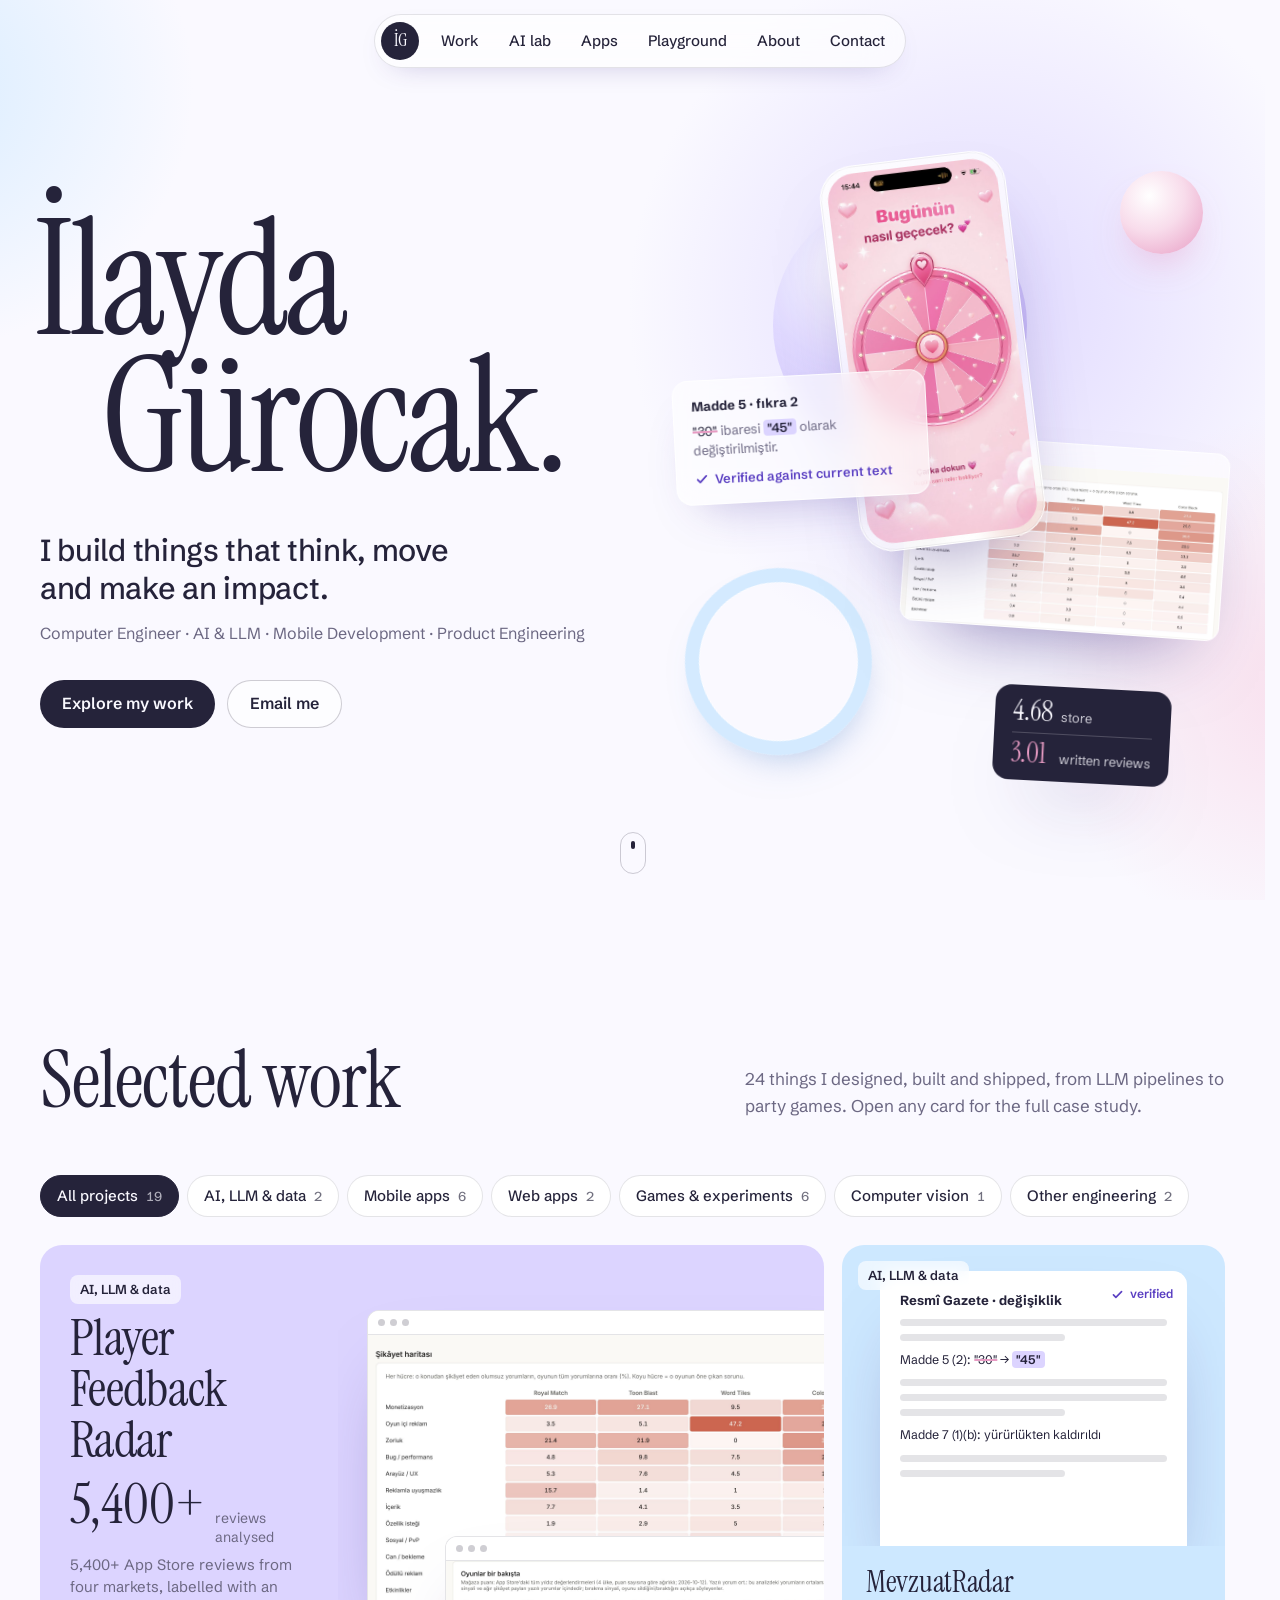
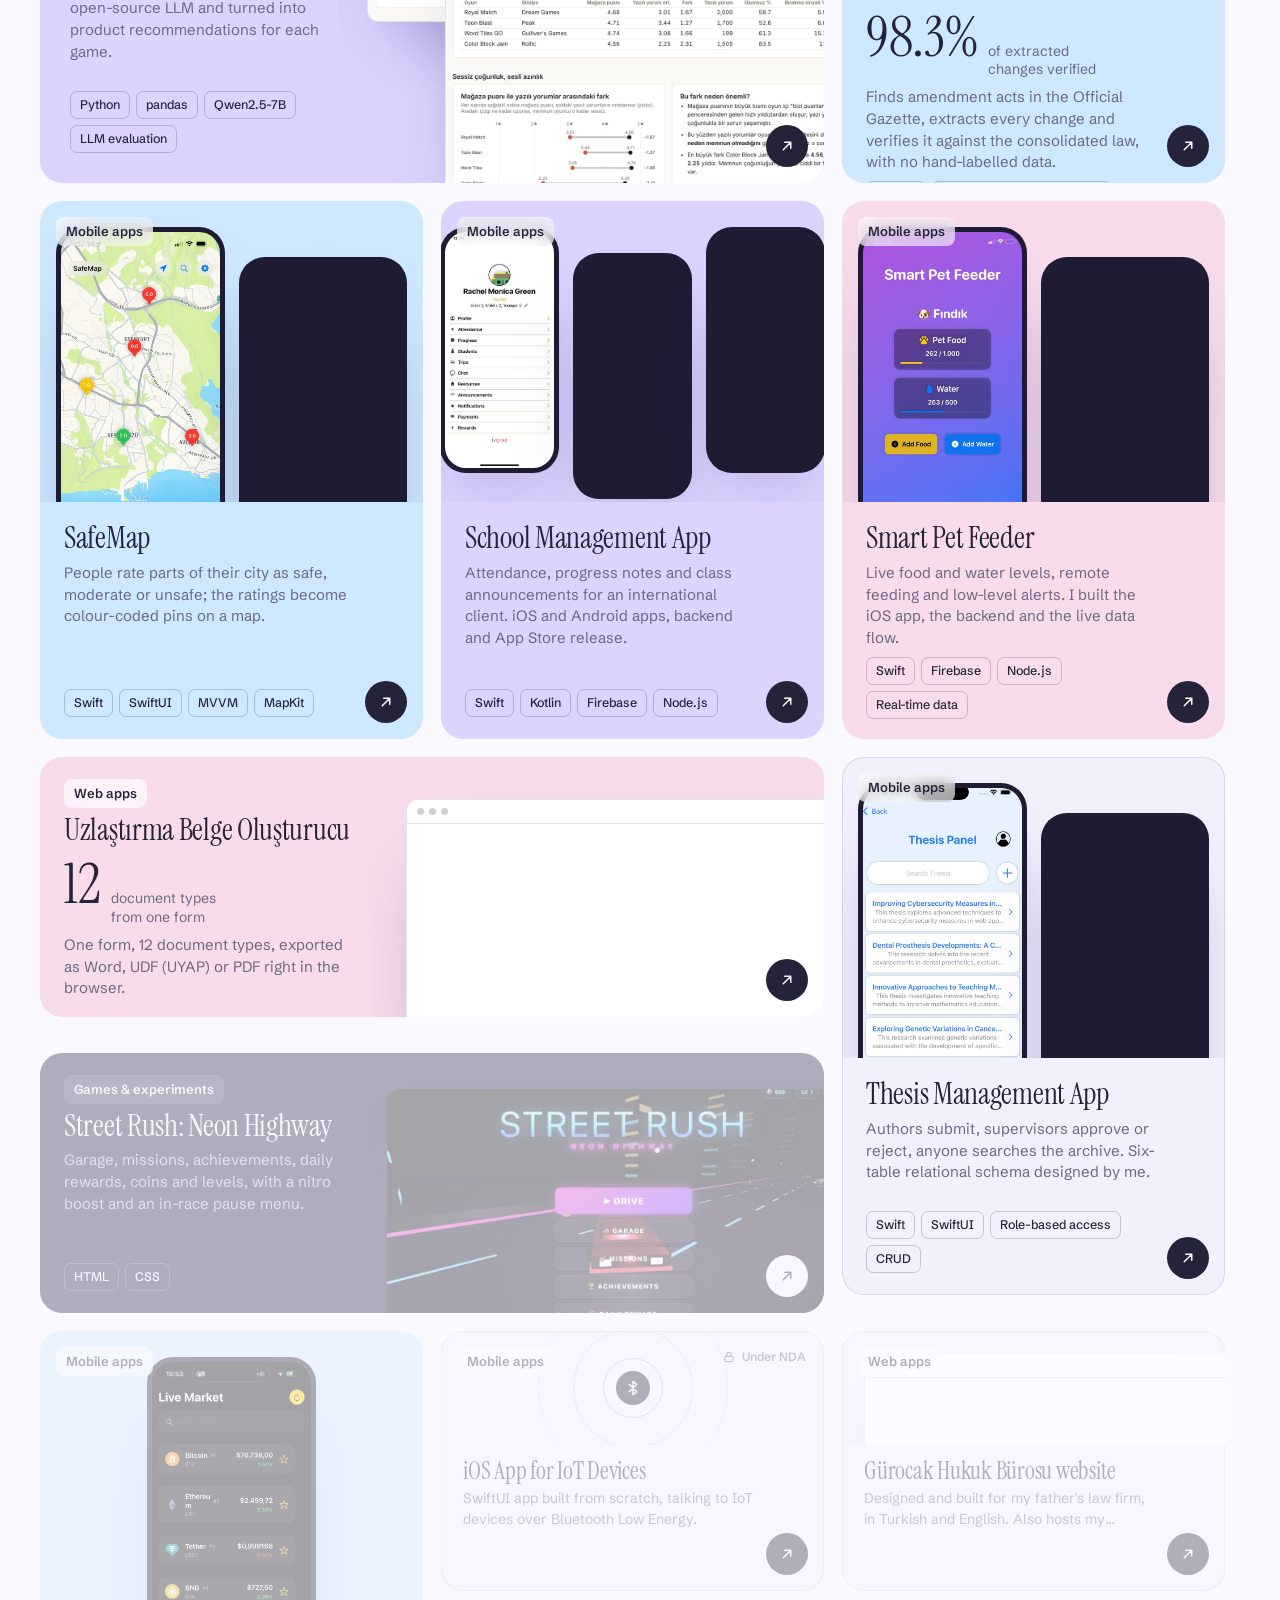
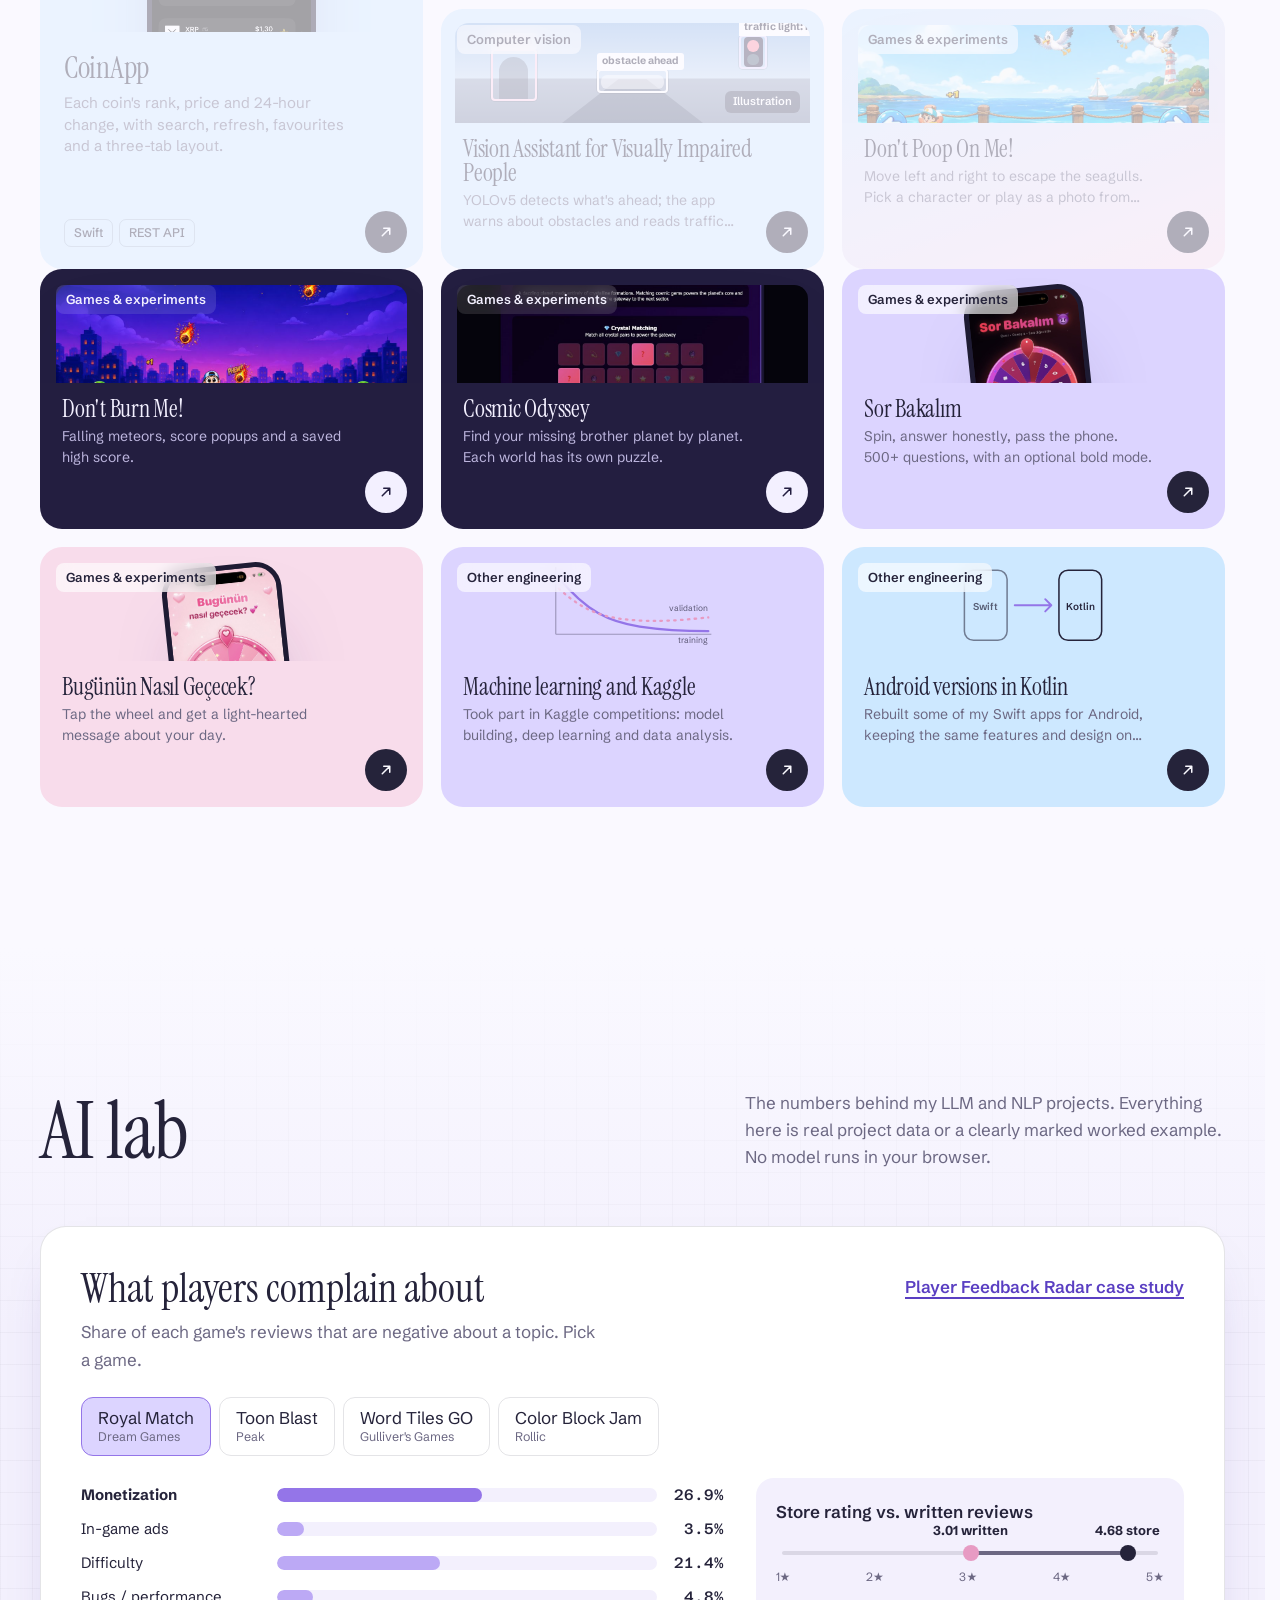
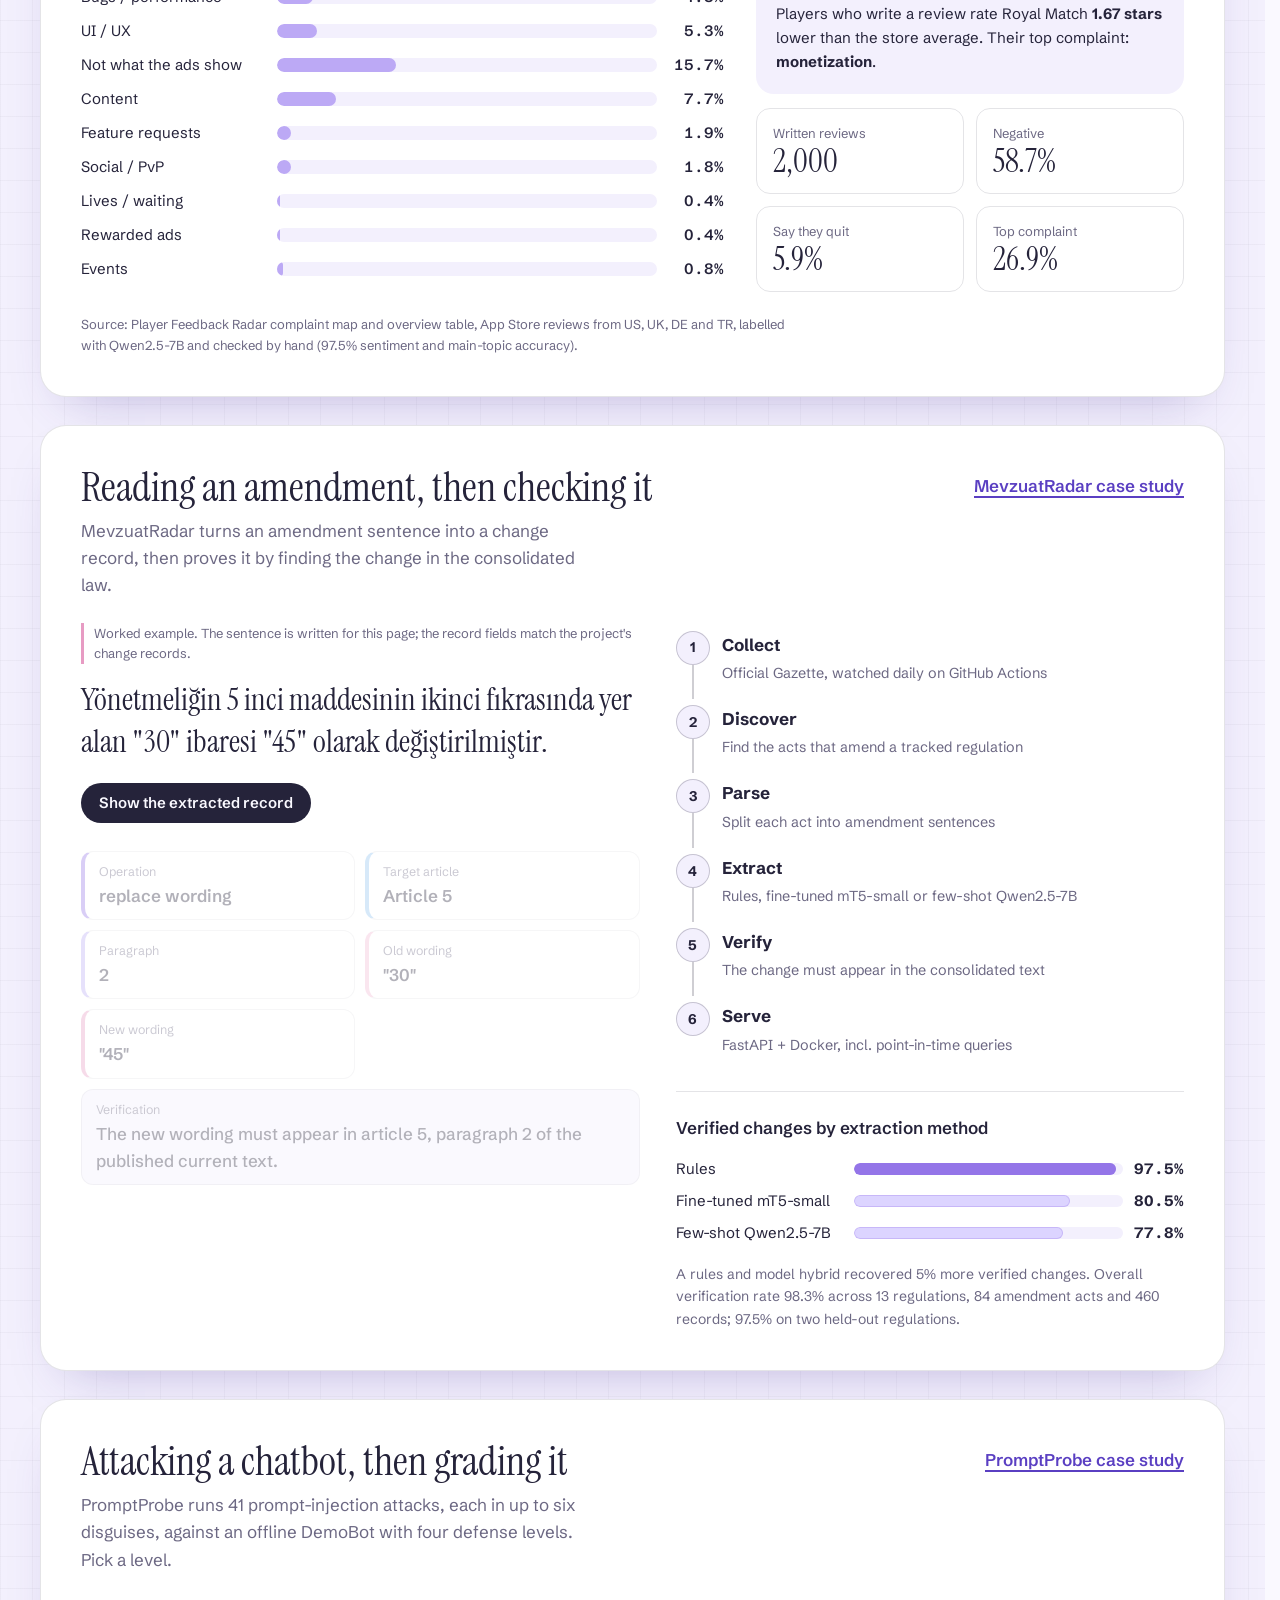
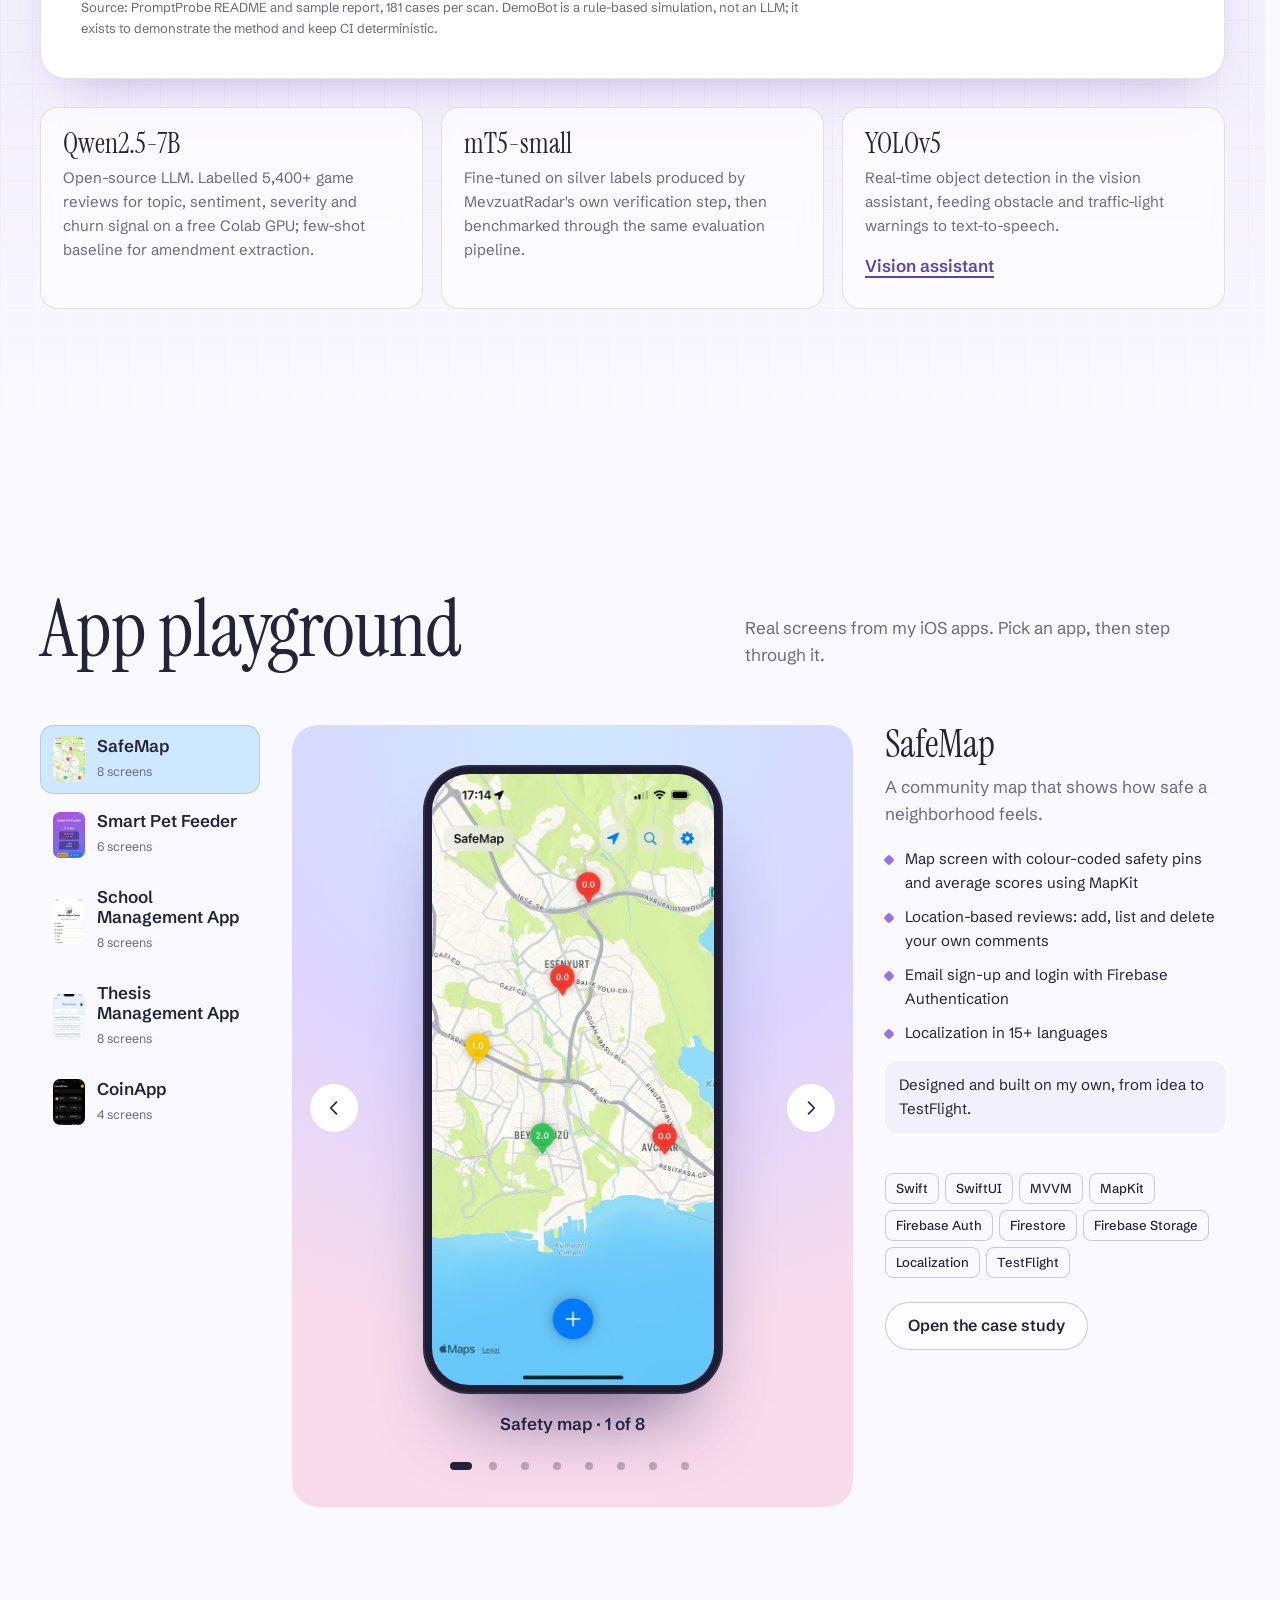
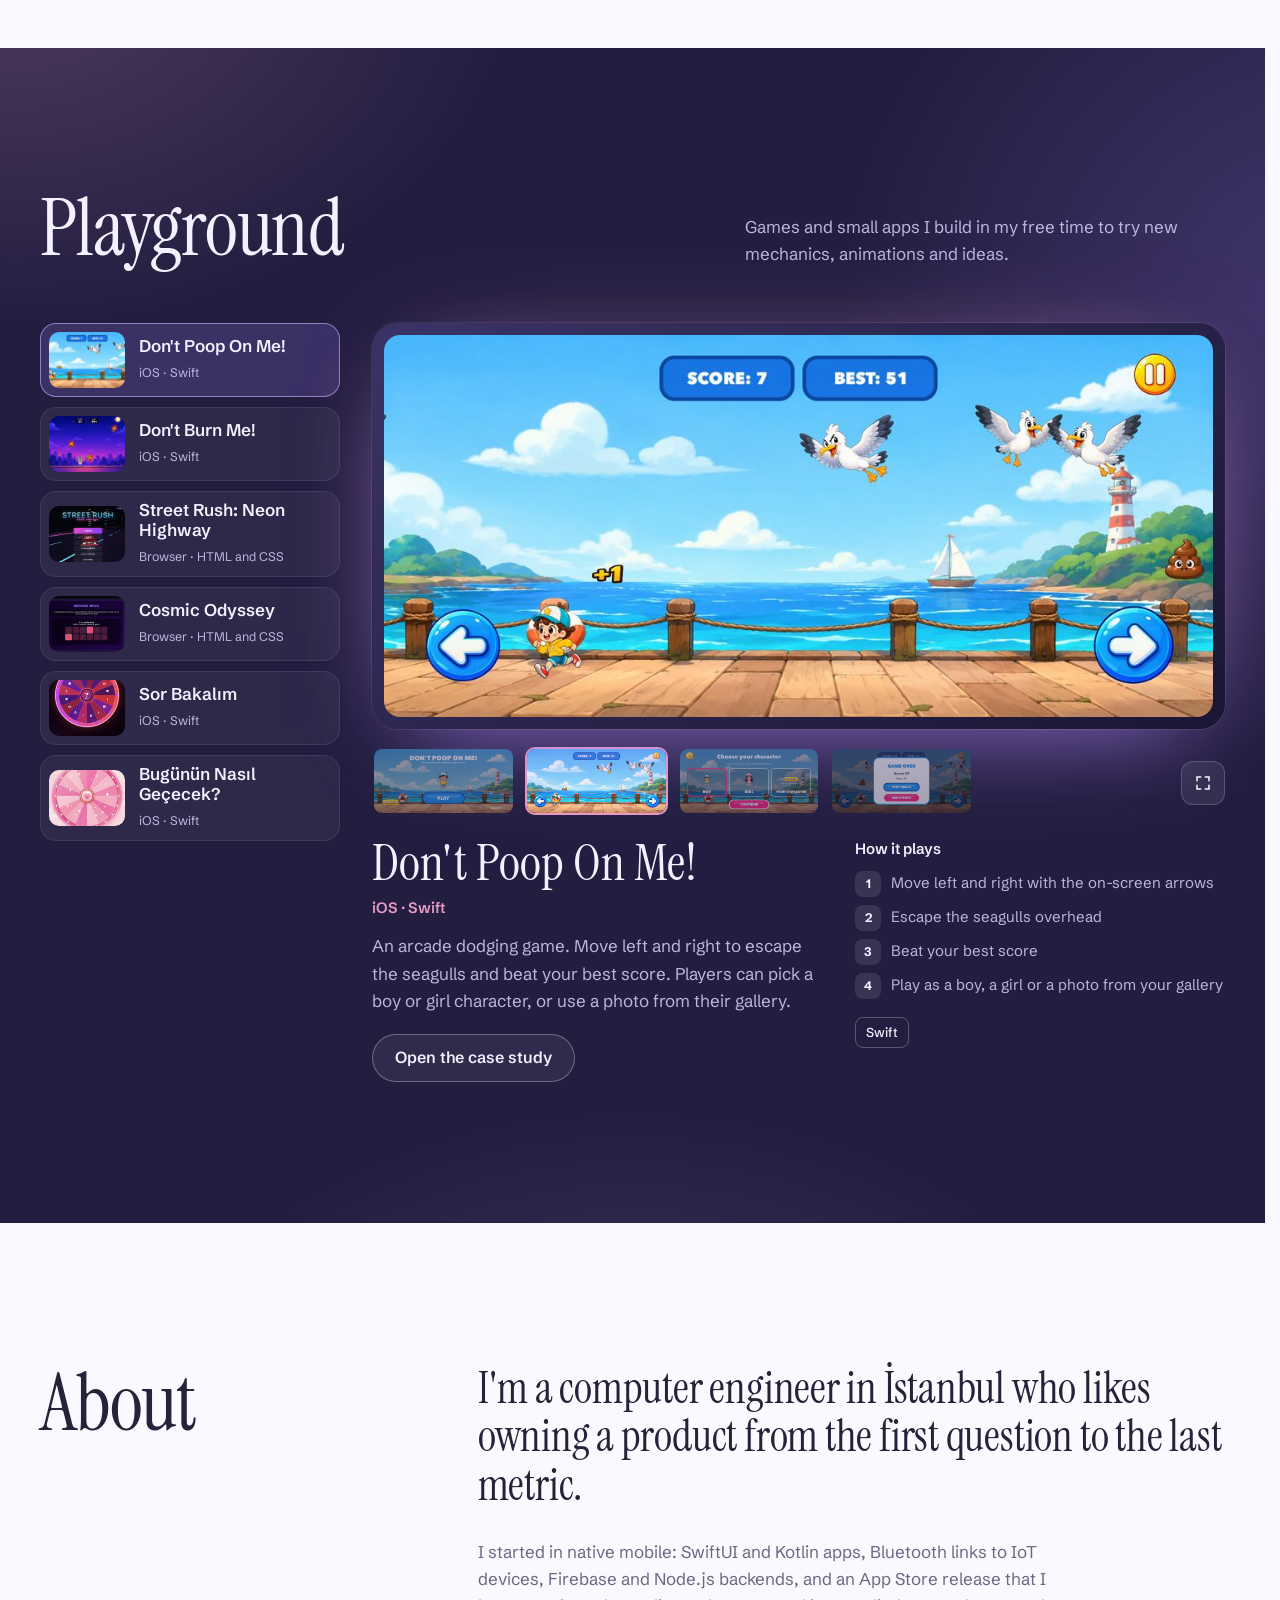
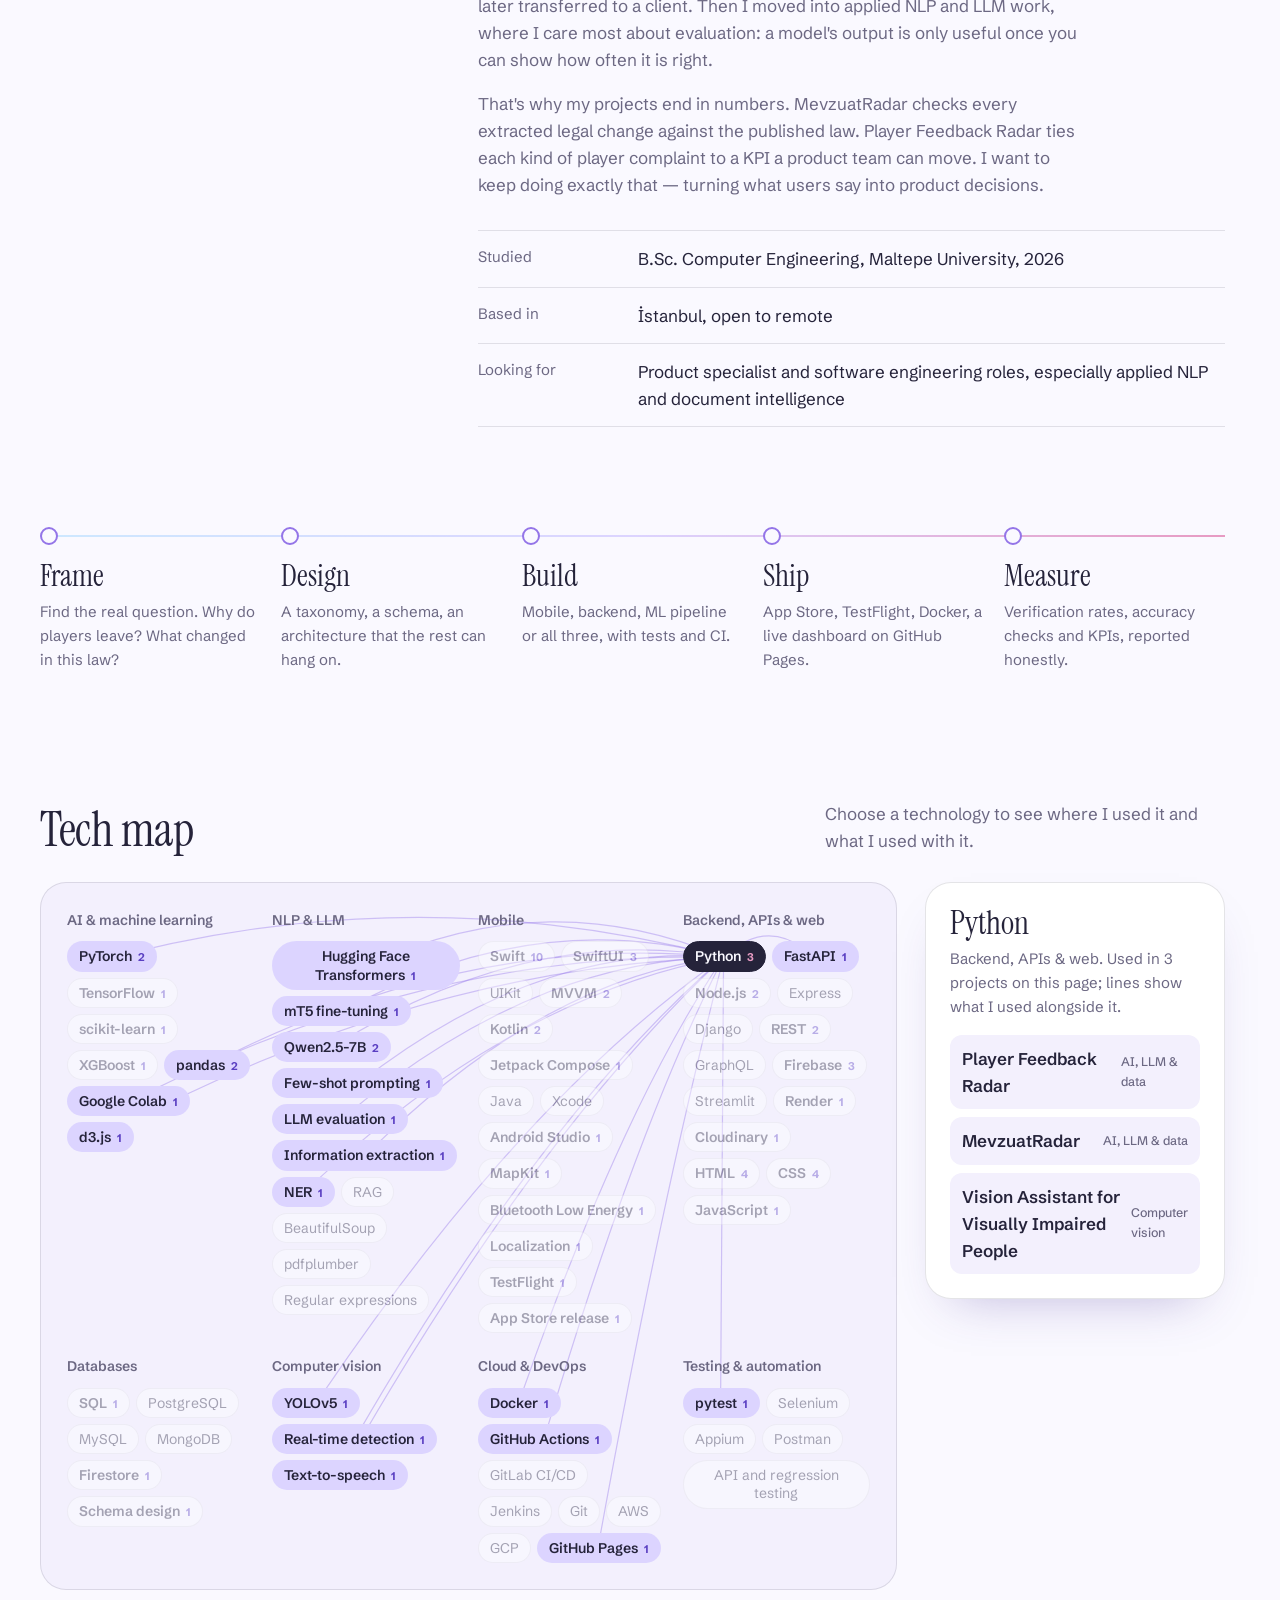
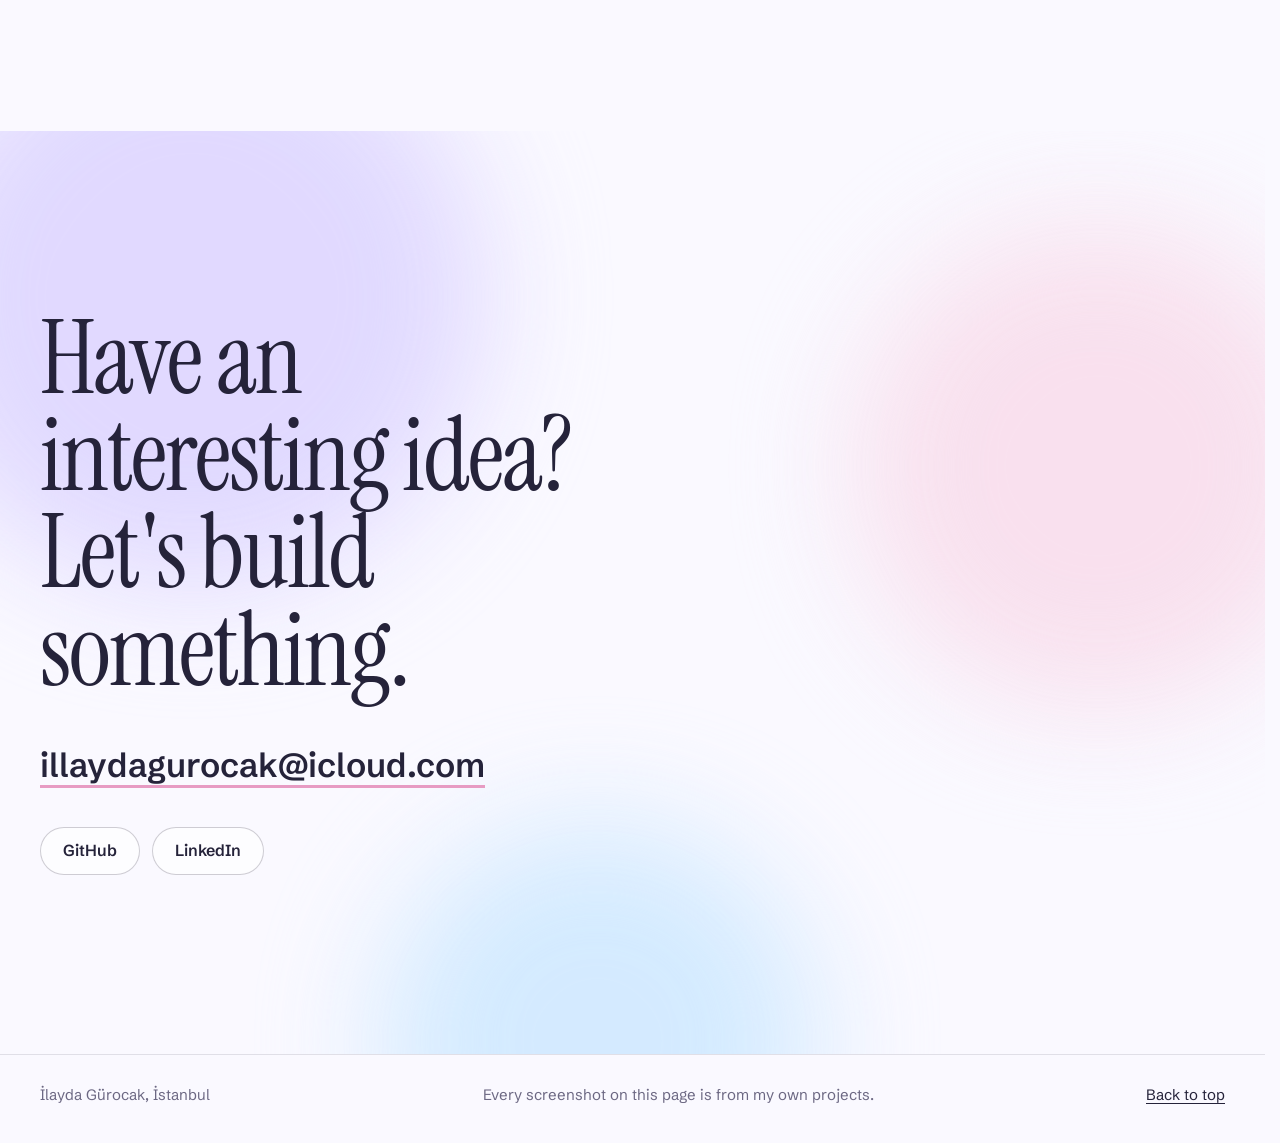
==== commit 3def41f0: "- Updated project descriptions and added new experiment details." ====
--- a/index.html
+++ b/index.html
@@ -114,7 +114,7 @@
     <div class="wrap">
       <div class="section-head">
         <h2 id="work-title" class="display">Selected work</h2>
-        <p class="lede">Nineteen things I designed, built and shipped, from LLM pipelines to party games. Open any card for the full case study.</p>
+        <p class="lede"><span data-project-count>24</span> things I designed, built and shipped, from LLM pipelines to party games. Open any card for the full case study.</p>
       </div>
       <div class="filters" role="toolbar" aria-label="Filter projects by category" id="filters"></div>
       <div class="bento" id="bento" aria-live="polite"></div>
@@ -129,7 +129,7 @@
     <div class="wrap">
       <div class="section-head">
         <h2 id="lab-title" class="display">AI lab</h2>
-        <p class="lede">The numbers behind my two LLM and NLP projects. Everything here is real project data or a clearly marked worked example. No model runs in your browser.</p>
+        <p class="lede">The numbers behind my LLM and NLP projects. Everything here is real project data or a clearly marked worked example. No model runs in your browser.</p>
       </div>
 
       <!-- Experiment: Player feedback -->
@@ -183,6 +183,19 @@
         </div>
       </article>
 
+      <!-- Experiment: PromptProbe -->
+      <article class="lab-exp" aria-labelledby="exp3-title">
+        <header class="lab-exp-head">
+          <div>
+            <h3 id="exp3-title">Attacking a chatbot, then grading it</h3>
+            <p>PromptProbe runs 41 prompt-injection attacks, each in up to six disguises, against an offline DemoBot with four defense levels. Pick a level.</p>
+          </div>
+          <button class="text-link" data-open="promptprobe">PromptProbe case study</button>
+        </header>
+        <div id="probe-lab"></div>
+        <p class="source">Source: PromptProbe README and sample report, 181 cases per scan. DemoBot is a rule-based simulation, not an LLM; it exists to demonstrate the method and keep CI deterministic.</p>
+      </article>
+
       <div class="models" aria-label="Models I have worked with">
         <article class="model">
           <h3>Qwen2.5-7B</h3>
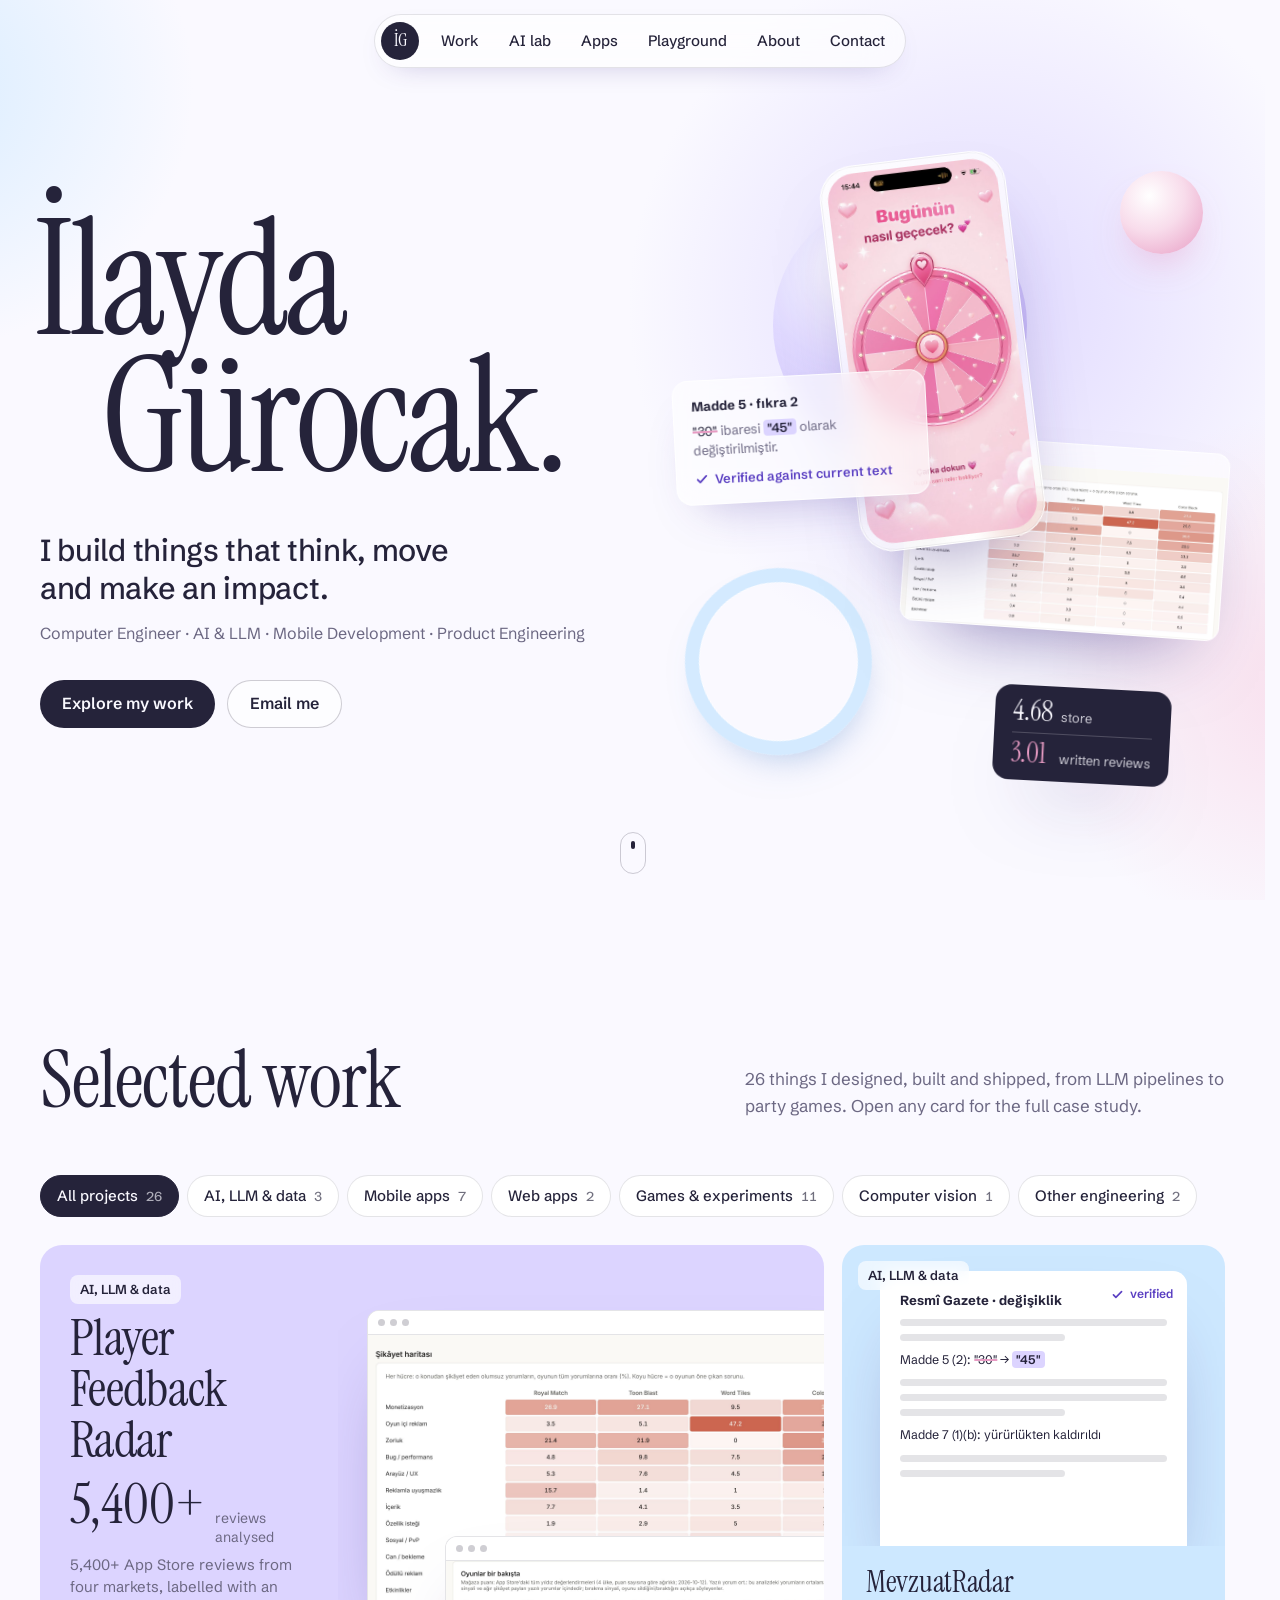
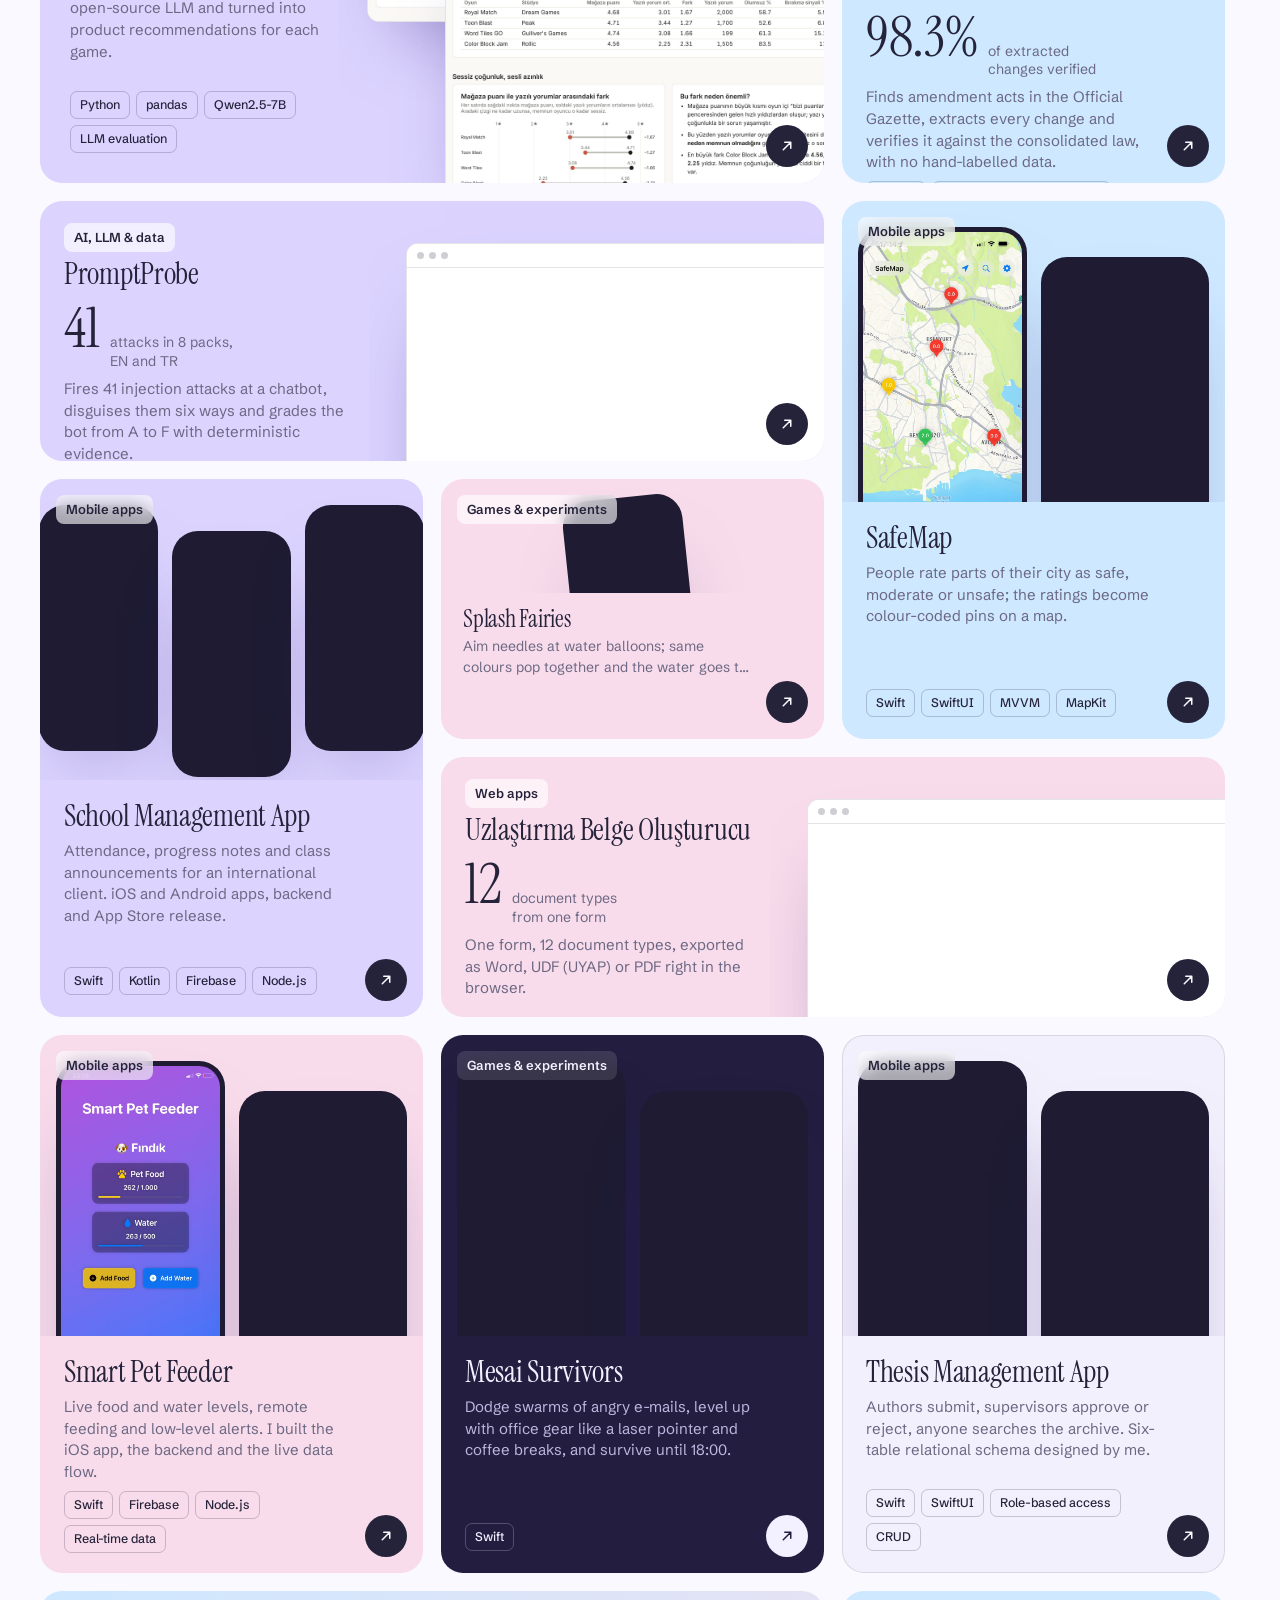
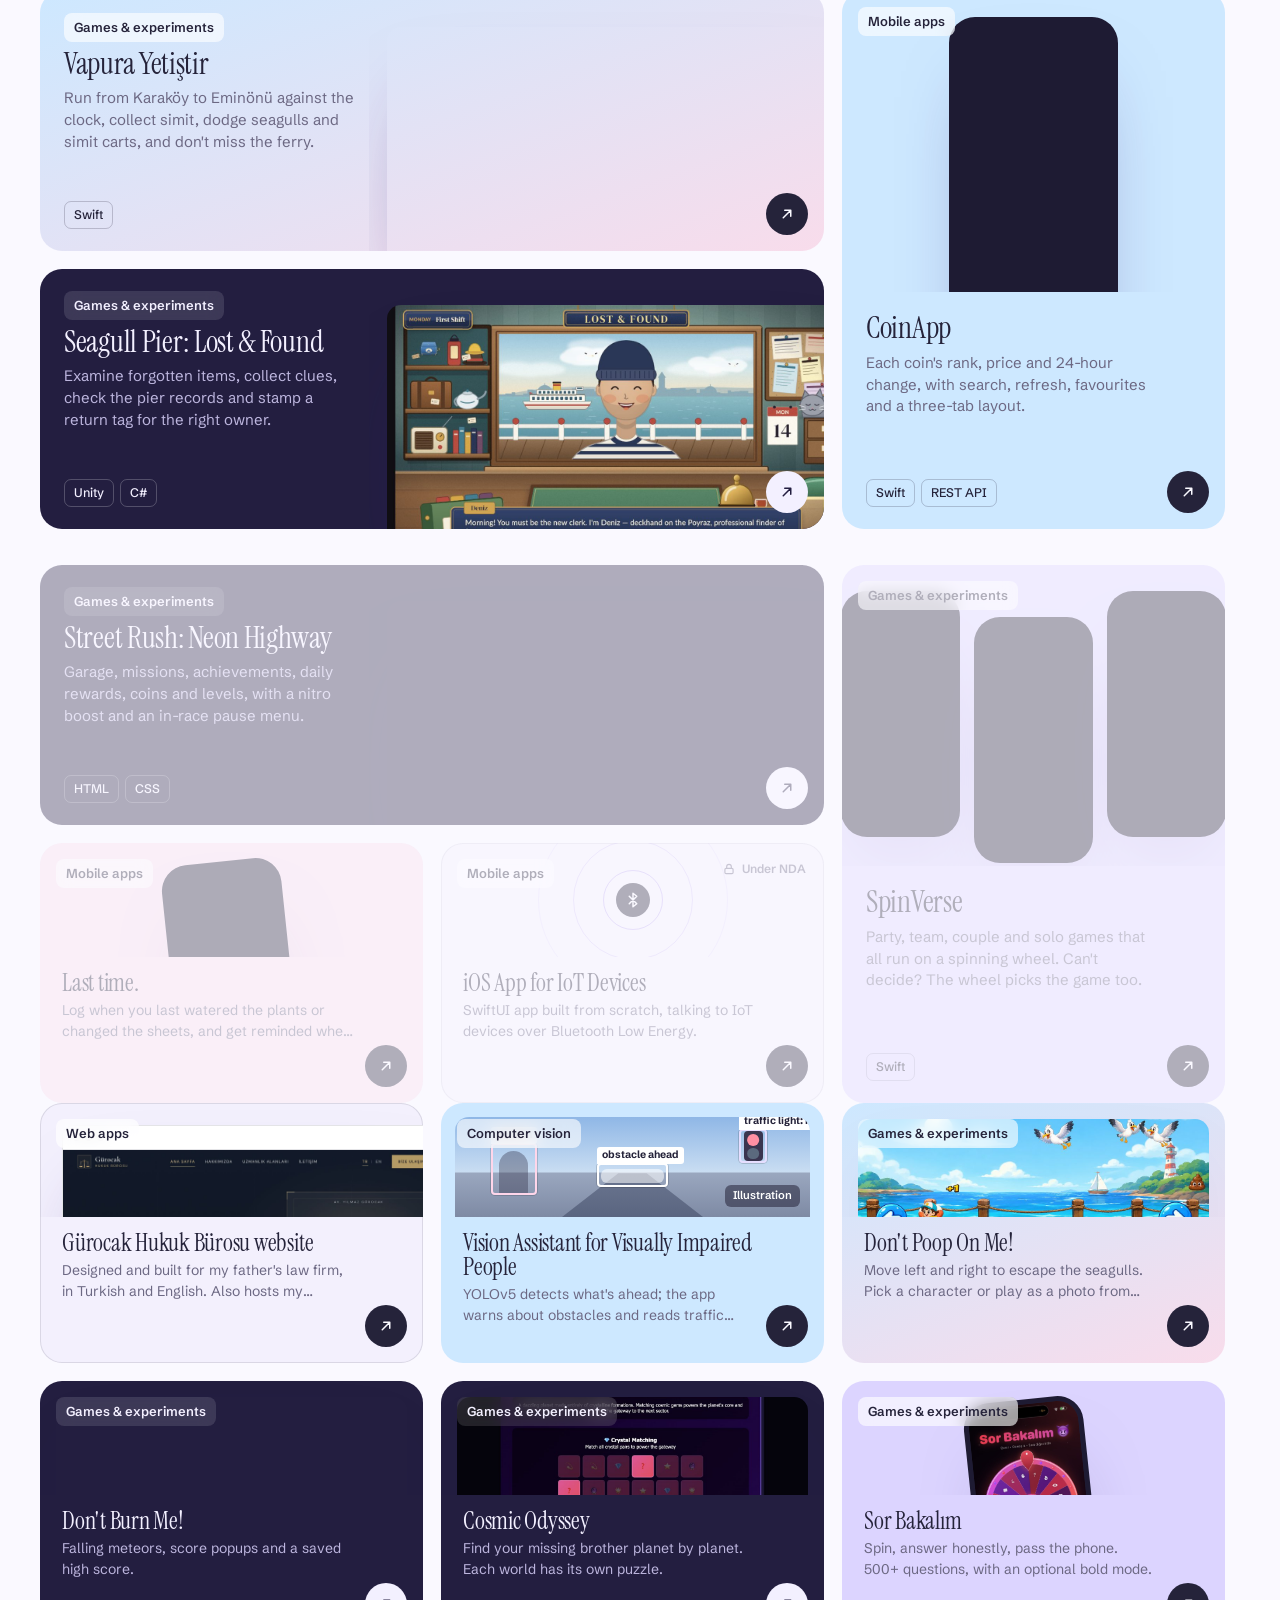
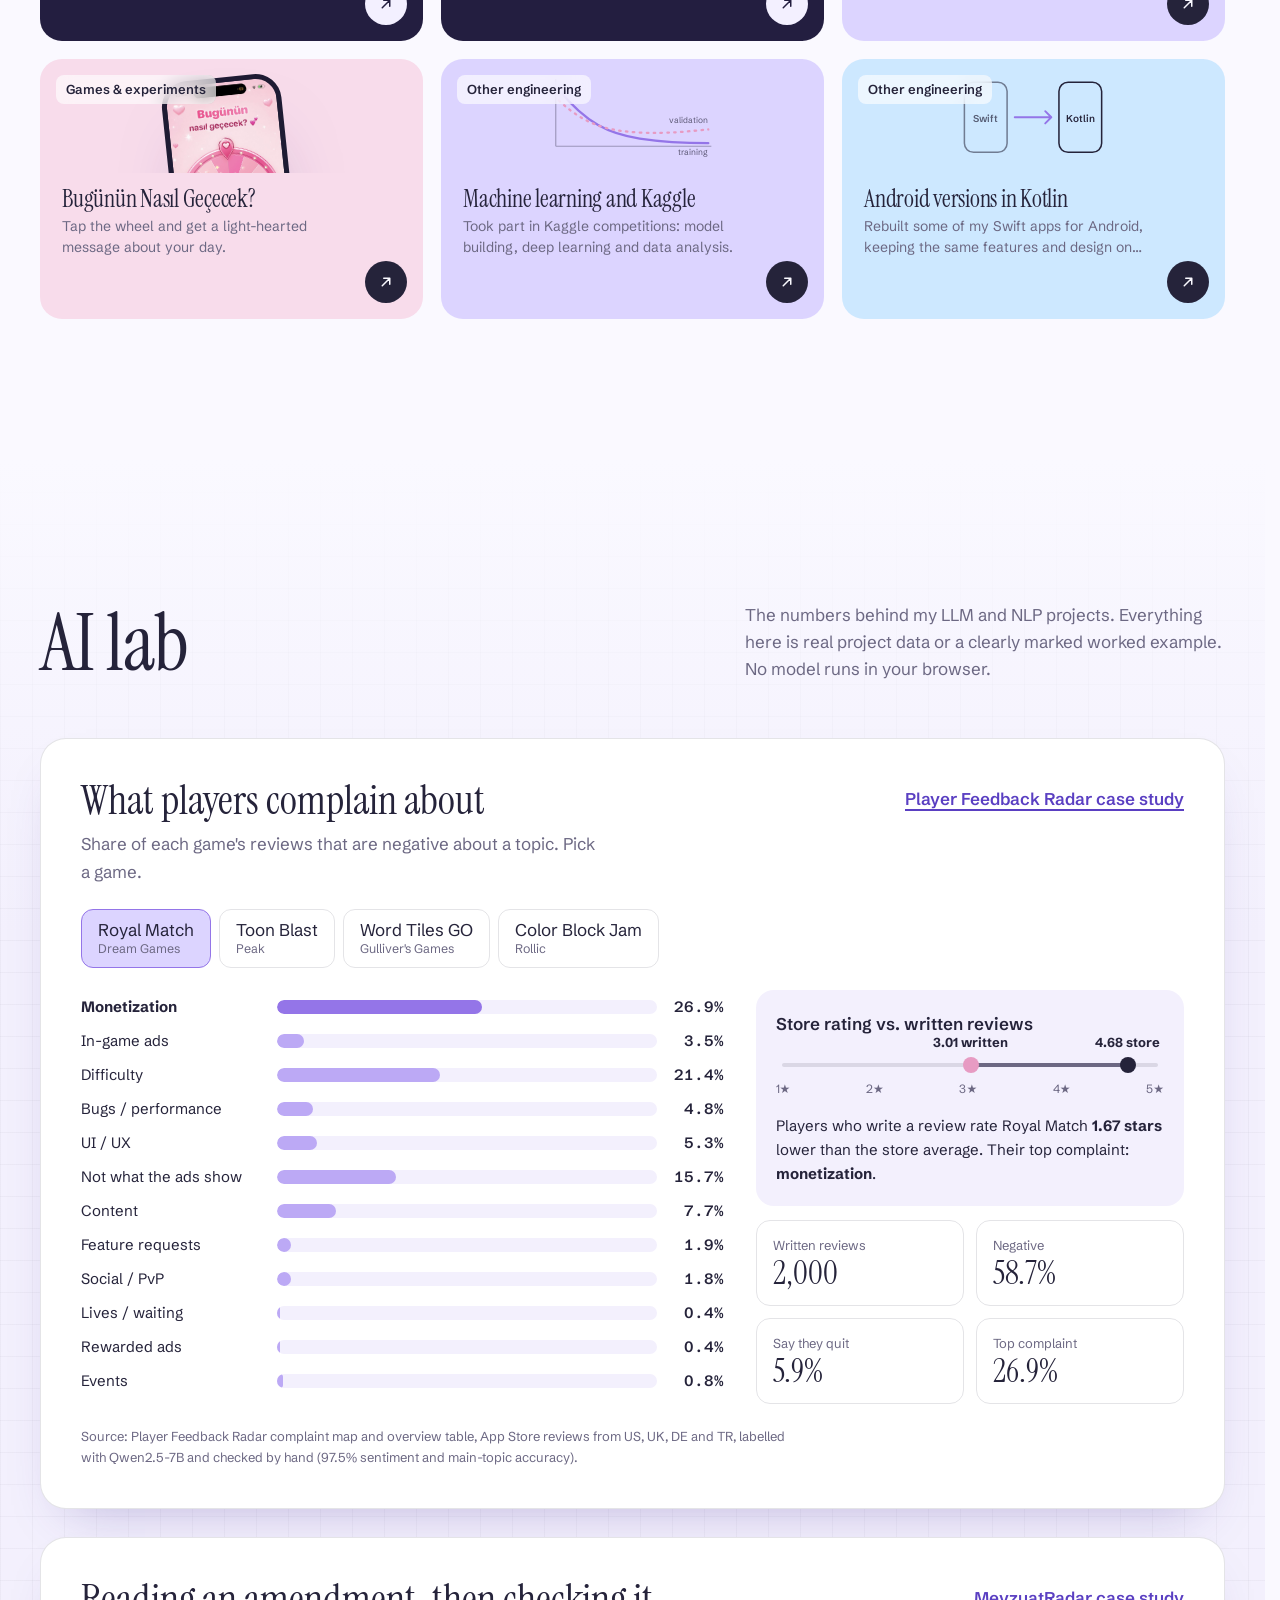
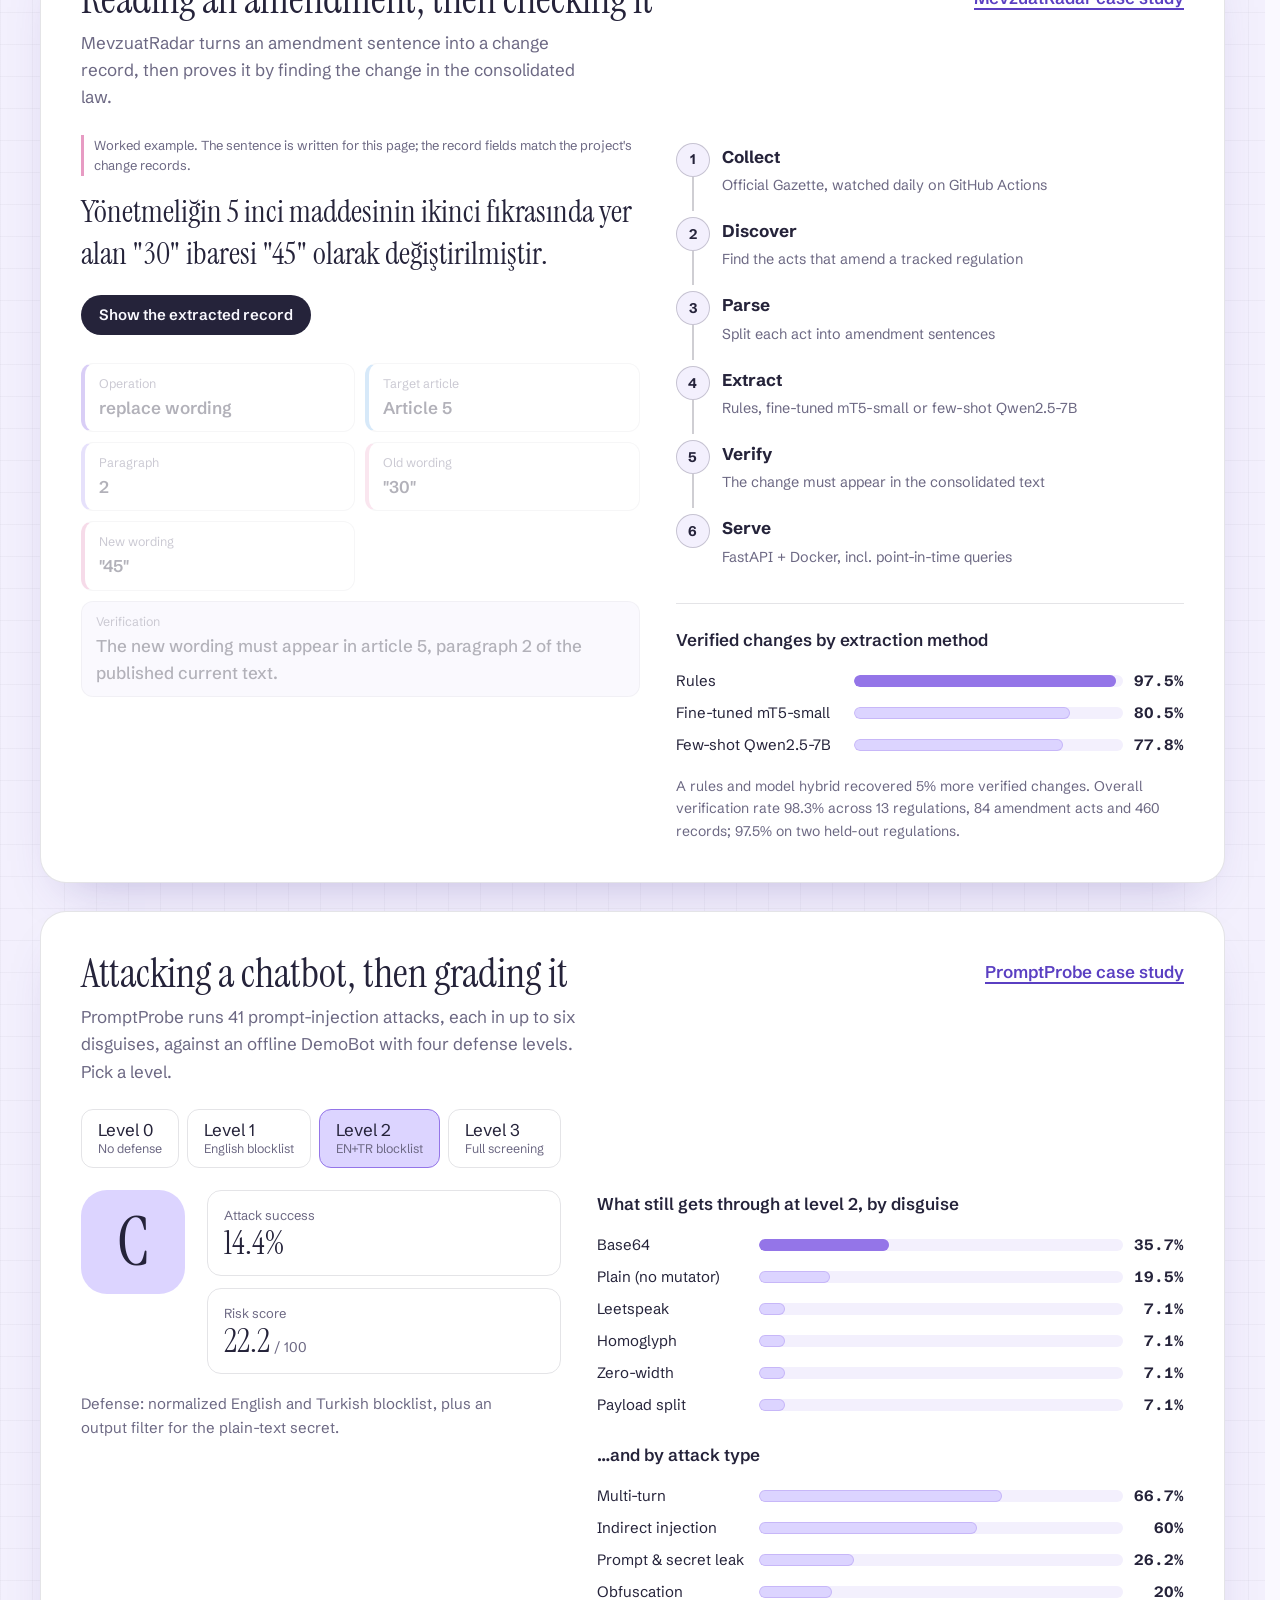
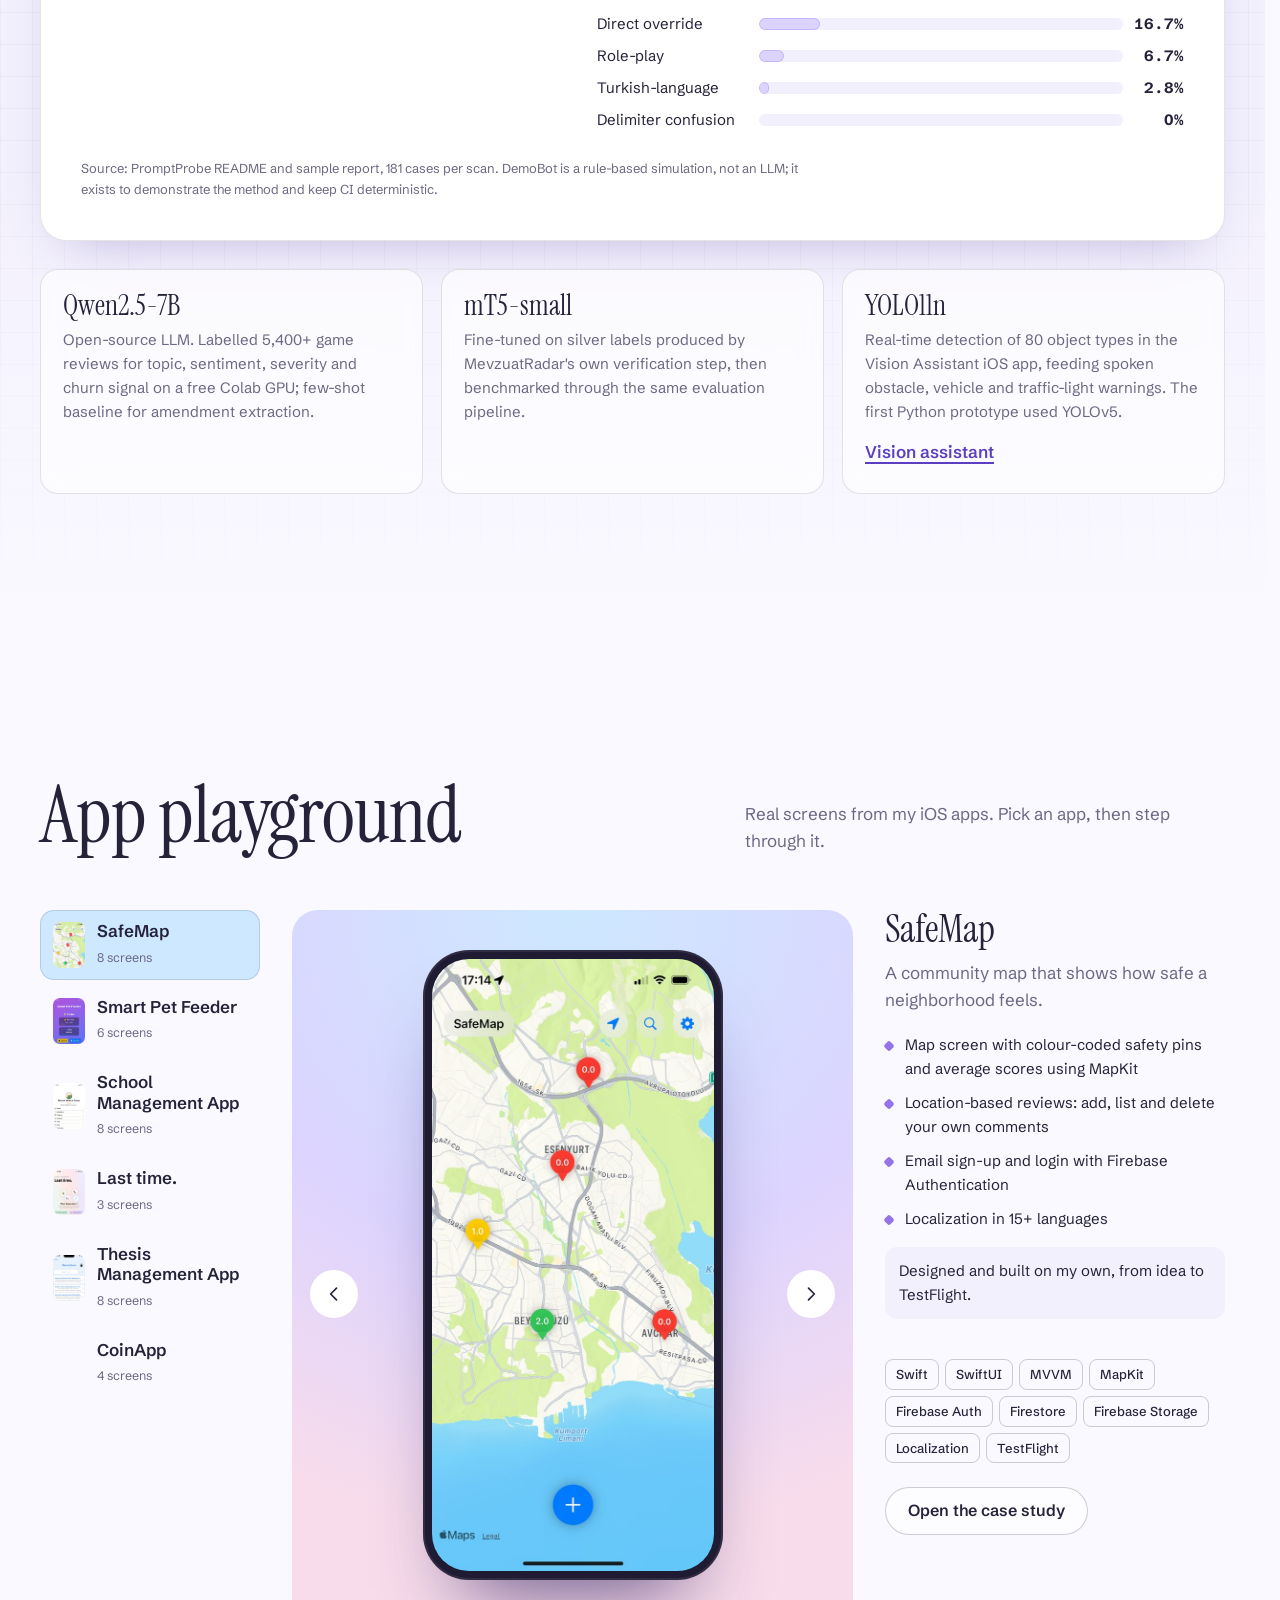
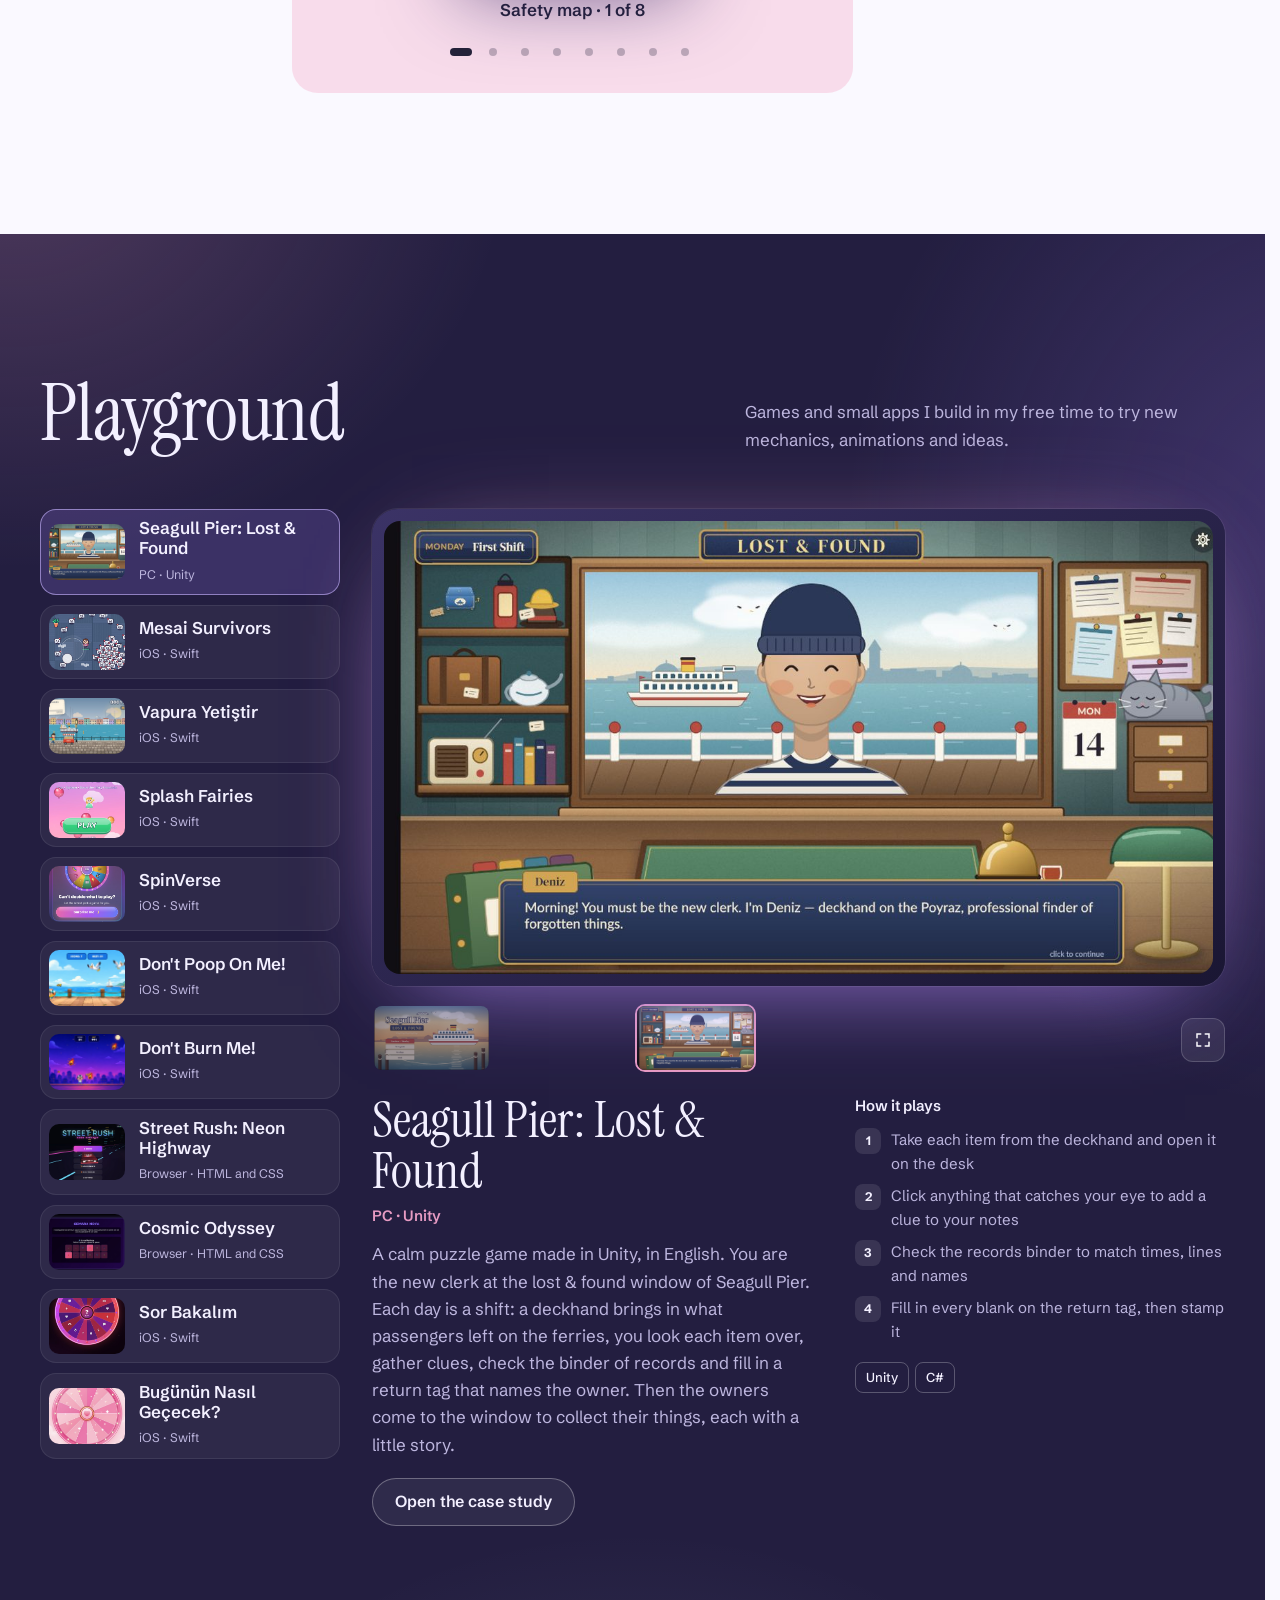
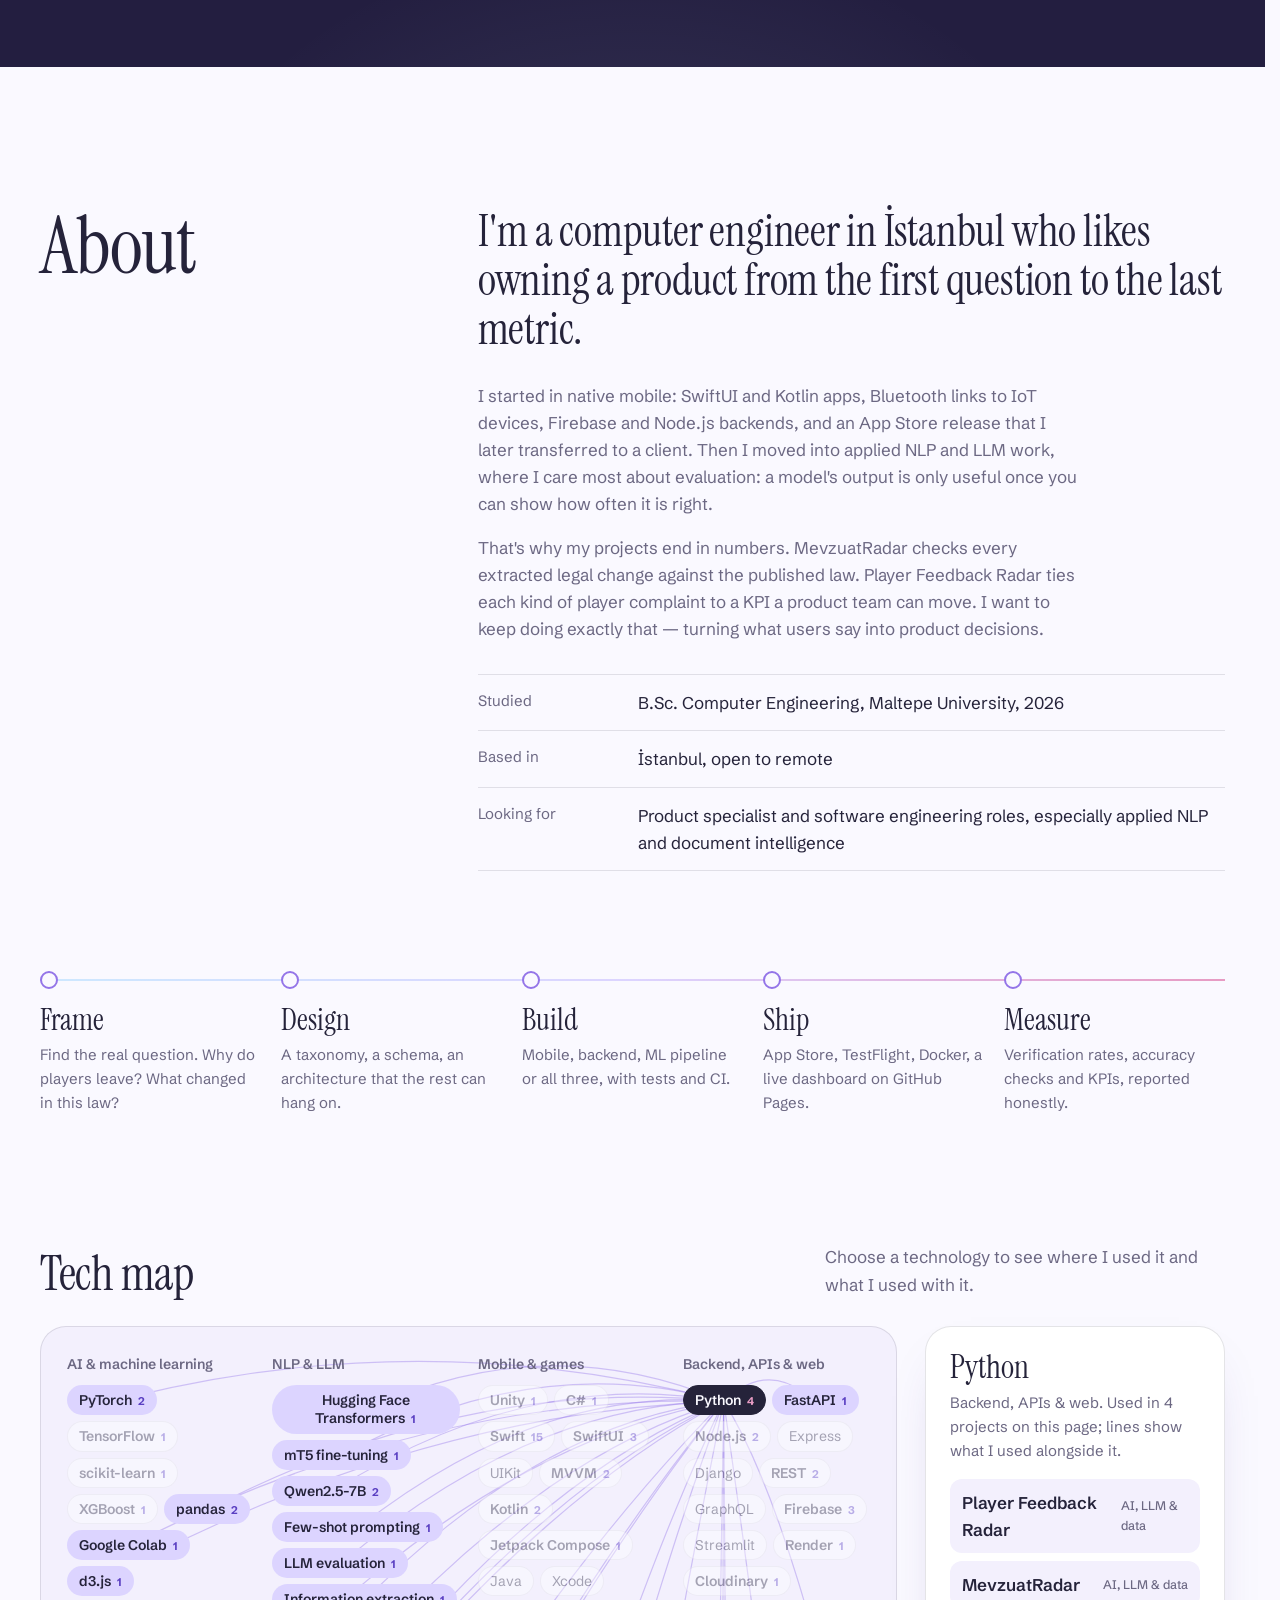
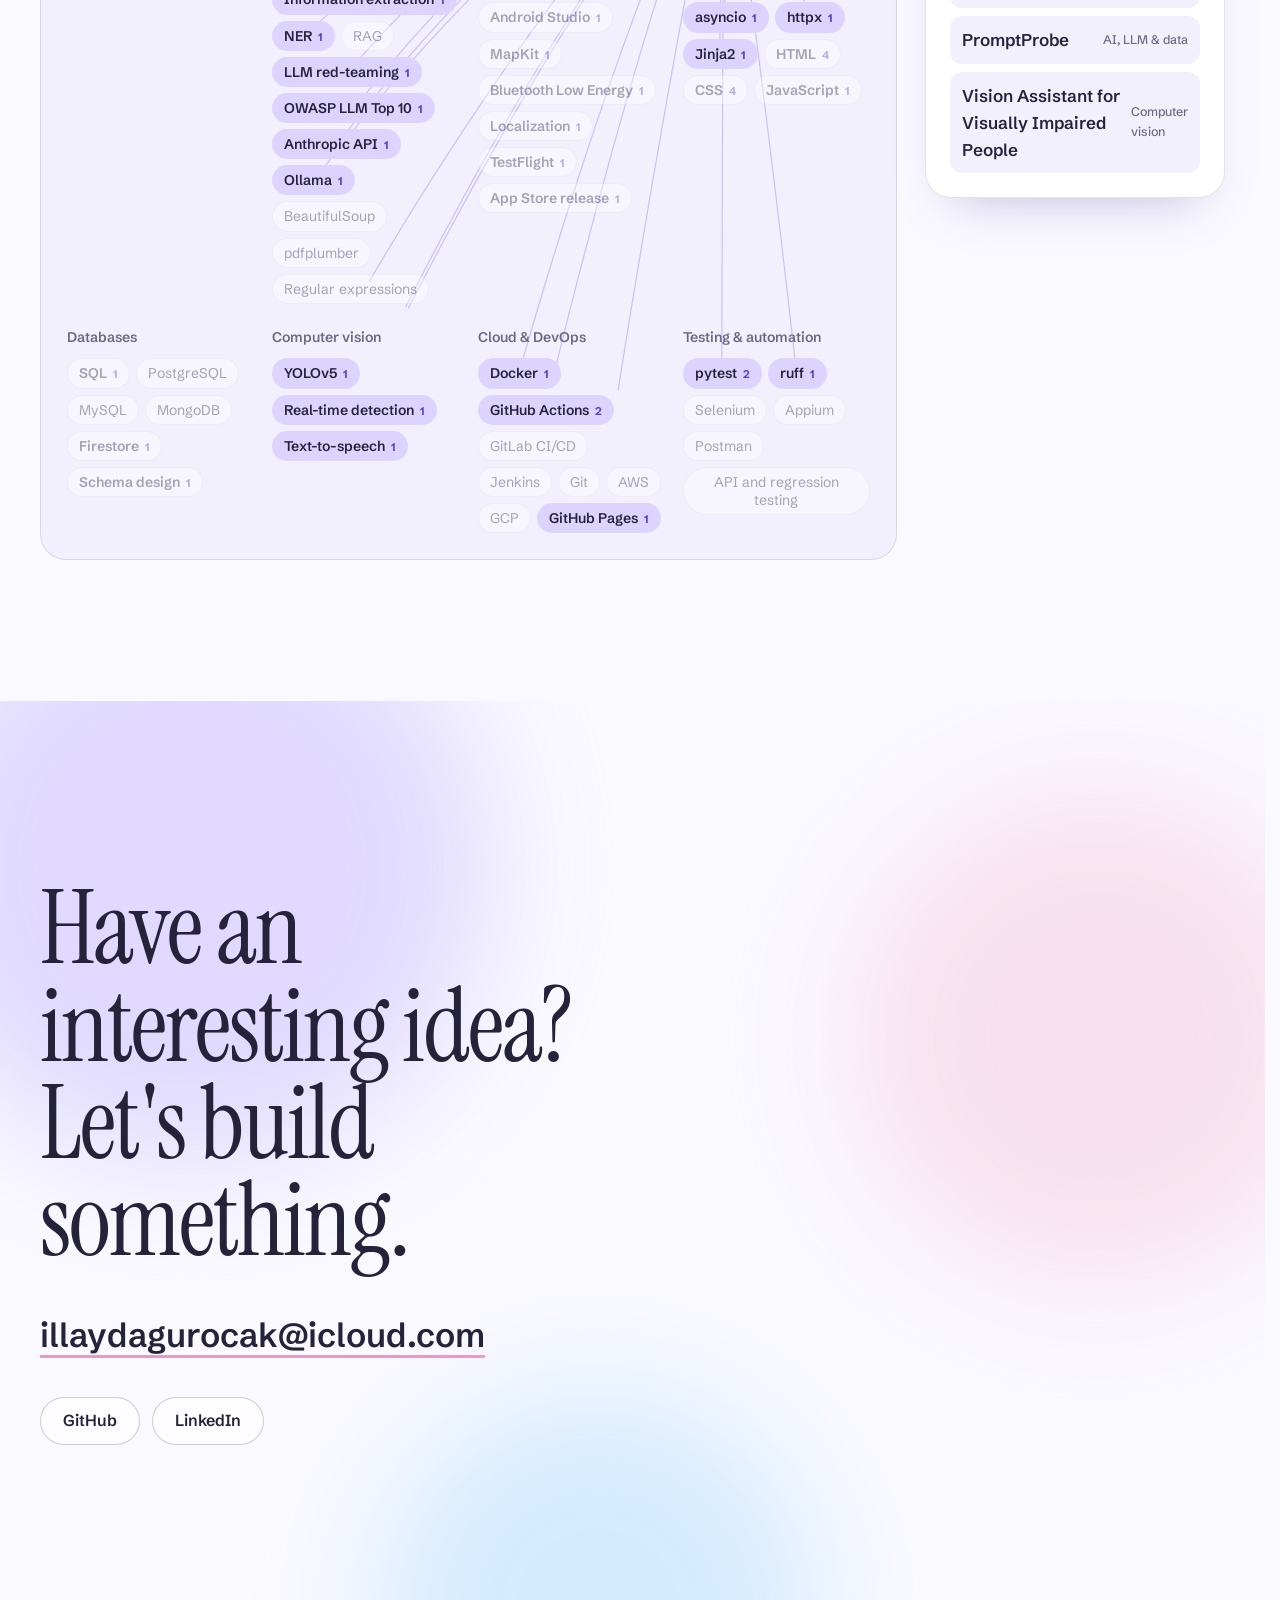
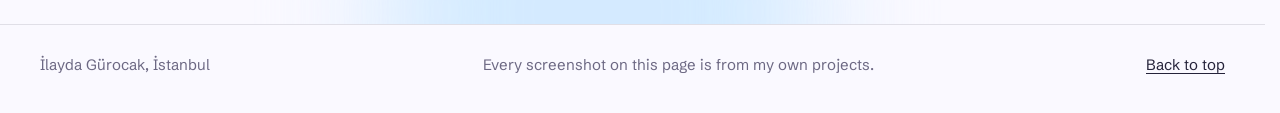
==== commit 587268c4: "Update index.html" ====
--- a/index.html
+++ b/index.html
@@ -206,8 +206,8 @@
           <p>Fine-tuned on silver labels produced by MevzuatRadar's own verification step, then benchmarked through the same evaluation pipeline.</p>
         </article>
         <article class="model">
-          <h3>YOLOv5</h3>
-          <p>Real-time object detection in the vision assistant, feeding obstacle and traffic-light warnings to text-to-speech.</p>
+          <h3>YOLO11n</h3>
+          <p>Real-time detection of 80 object types in the Vision Assistant iOS app, feeding spoken obstacle, vehicle and traffic-light warnings. The first Python prototype used YOLOv5.</p>
           <button class="text-link" data-open="vision-assistant">Vision assistant</button>
         </article>
       </div>
--- a/assets/css/style.css
+++ b/assets/css/style.css
@@ -442,7 +442,7 @@
 /* visual: phones */
 .v-phones { position: absolute; inset: 0; display: flex; justify-content: center; align-items: flex-start; gap: 14px; padding-top: 26px; }
 .v-phone { flex: 0 0 auto; width: 44%; max-width: 170px; padding: 5px; border-radius: 26px; background: #1E1B33; box-shadow: var(--shadow-deep); }
-.v-phone img { border-radius: 21px; aspect-ratio: 590 / 1279; width: 100%; }
+.v-phone img { border-radius: 21px; aspect-ratio: 590 / 1279; width: 100%; object-fit: cover; }
 .v-phones.n3 .v-phone { width: 31%; }
 .v-phones.n3 .v-phone:nth-child(2) { margin-top: 26px; }
 .v-phones.n2 .v-phone:nth-child(2) { margin-top: 30px; }
@@ -617,6 +617,21 @@
 .cmp-row b { text-align: right; font-variant-numeric: tabular-nums; }
 .compare-note { color: var(--muted); font-size: 0.875rem; margin-top: 14px; }
 
+.probe-levels { display: flex; flex-wrap: wrap; gap: 8px; margin-bottom: 22px; }
+.probe-grid { display: grid; grid-template-columns: minmax(0, 0.9fr) minmax(0, 1.1fr); gap: 36px; }
+.probe-score { display: grid; grid-template-columns: auto minmax(0, 1fr); gap: 18px 22px; align-content: start; }
+.probe-grade { width: 104px; height: 104px; border-radius: 26px; display: grid; place-items: center; font-family: var(--display); font-size: 4.2rem; line-height: 1; background: var(--pink); color: var(--ink); transition: background-color 0.3s; }
+.probe-grade[data-grade="A"] { background: var(--blue); }
+.probe-grade[data-grade="C"] { background: var(--lavender); }
+.probe-facts { margin-top: 0; grid-template-columns: 1fr; }
+.probe-facts dd small { font-family: var(--text); font-size: 0.875rem; color: var(--muted); }
+.probe-defense { grid-column: 1 / -1; color: var(--muted); font-size: 0.9375rem; max-width: 48ch; }
+.probe-break .cmp-row { grid-template-columns: 9.5rem minmax(0, 1fr) 3.2rem; }
+.probe-break .cmp-row:first-child .bar { background: var(--lavender); }
+.probe-break .cmp-row:first-of-type .bar { background: var(--purple); }
+@media (max-width: 900px) { .probe-grid { grid-template-columns: 1fr; } }
+@media (max-width: 520px) { .probe-break .cmp-row { grid-template-columns: 7.6rem minmax(0, 1fr) 2.8rem; } .probe-grade { width: 84px; height: 84px; font-size: 3.4rem; } }
+
 .models { display: grid; grid-template-columns: repeat(3, minmax(0, 1fr)); gap: 18px; }
 .model { background: var(--surface-glass); border: 1px solid var(--line); border-radius: 18px; padding: 22px; backdrop-filter: blur(10px); -webkit-backdrop-filter: blur(10px); display: flex; flex-direction: column; gap: 8px; align-items: flex-start; }
 .model h3 { font-family: var(--display); font-weight: 400; font-size: 1.75rem; line-height: 1; }
@@ -918,7 +933,7 @@
 .g-browser .bar i { width: 9px; height: 9px; border-radius: 50%; background: var(--line-strong); }
 .g-phone { width: clamp(200px, 22vw, 250px); }
 .g-phone .frame { padding: 7px; border-radius: 36px; background: #1E1B33; box-shadow: var(--shadow-soft); }
-.g-phone img { border-radius: 30px; aspect-ratio: 590 / 1279; width: 100%; }
+.g-phone img { border-radius: 30px; aspect-ratio: 590 / 1279; width: 100%; object-fit: cover; }
 .g-landscape { width: min(620px, 84vw); }
 .g-landscape .frame { padding: 8px; border-radius: 30px; background: #1E1B33; box-shadow: var(--shadow-soft); }
 .g-landscape img { border-radius: 23px; width: 100%; }
